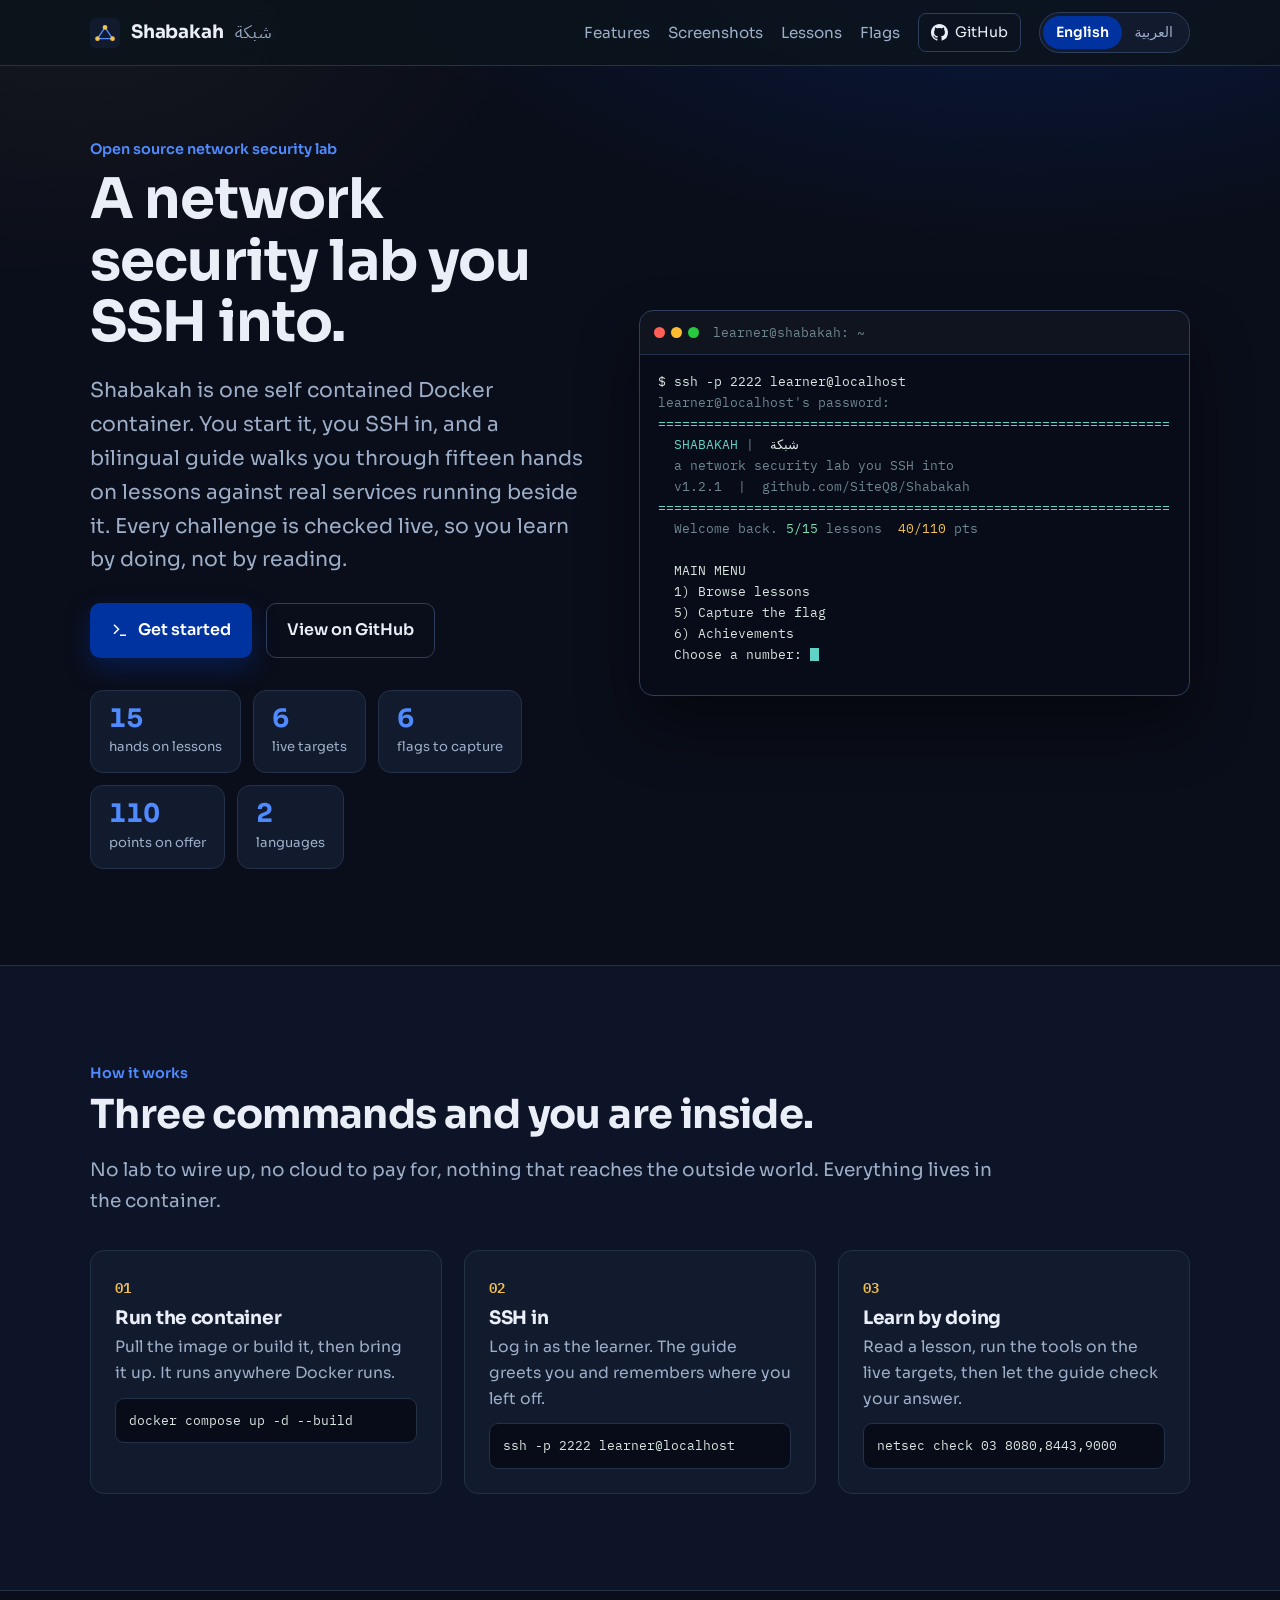
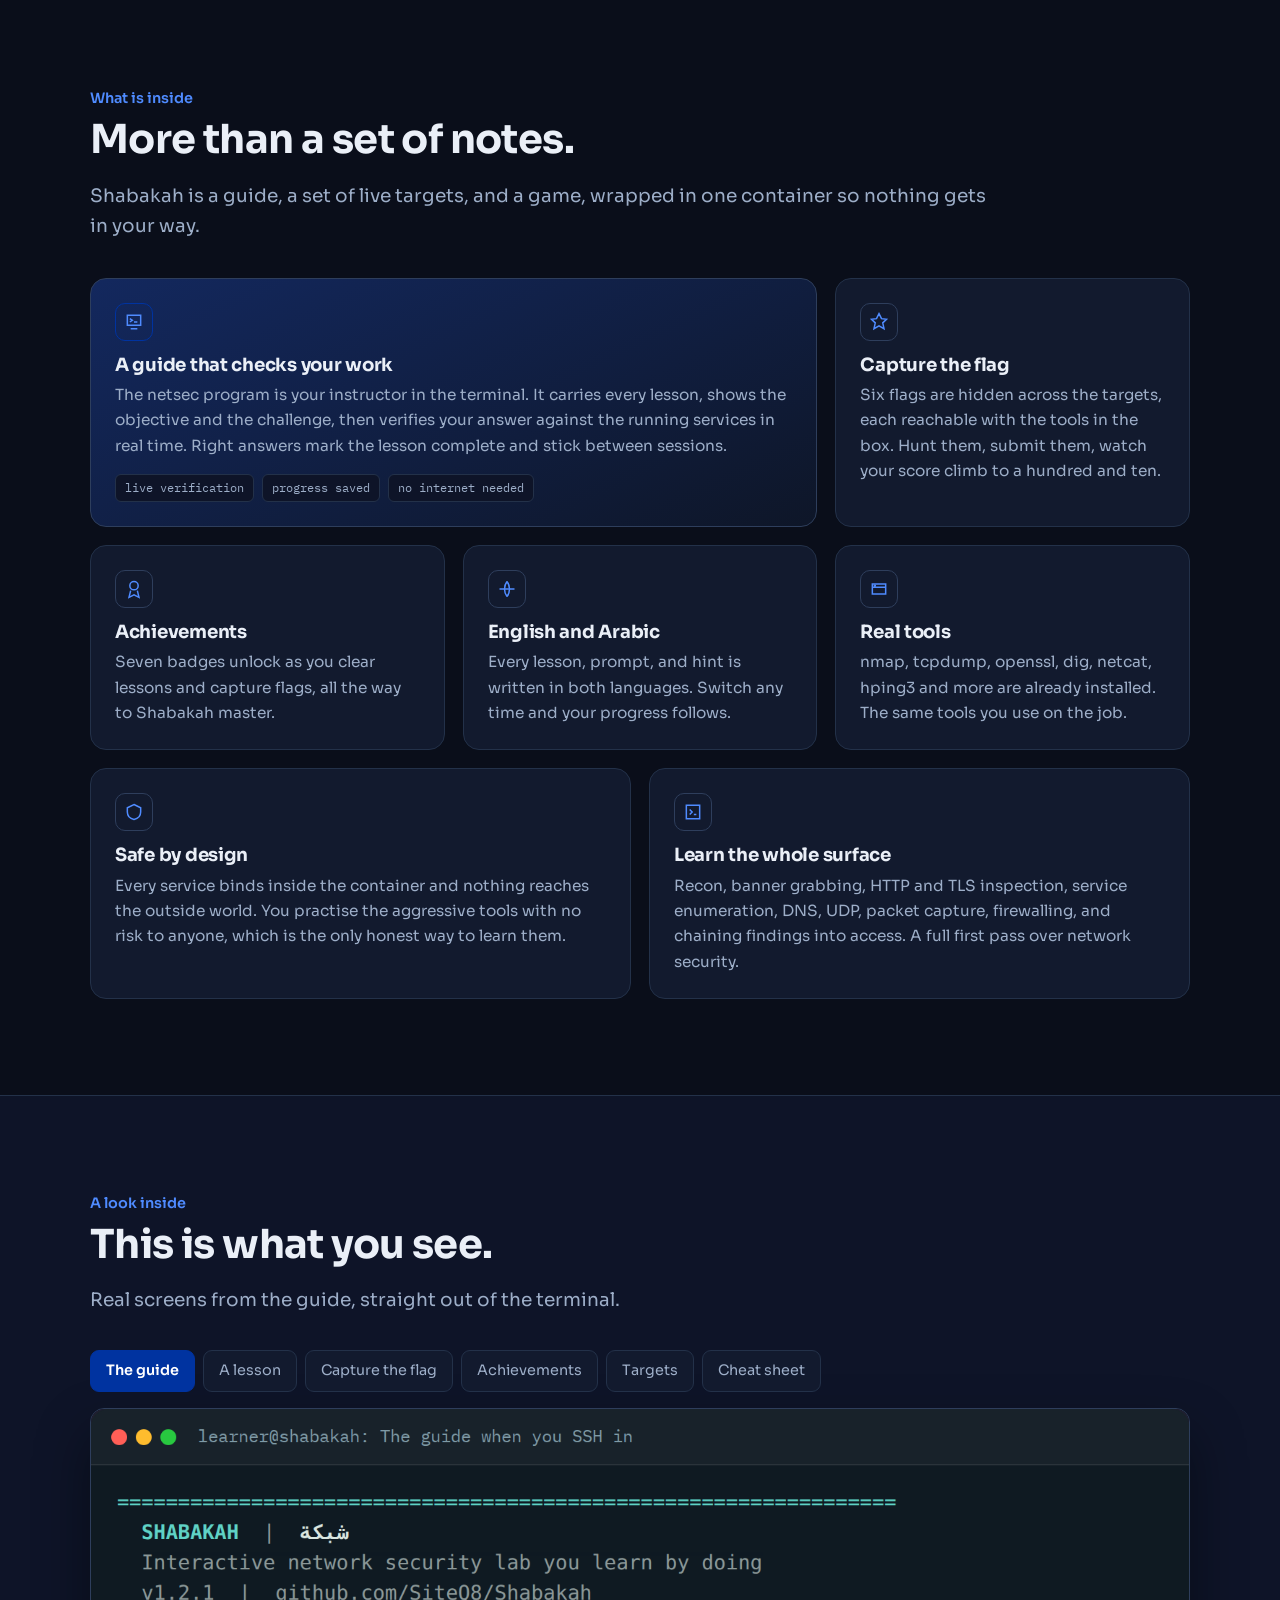
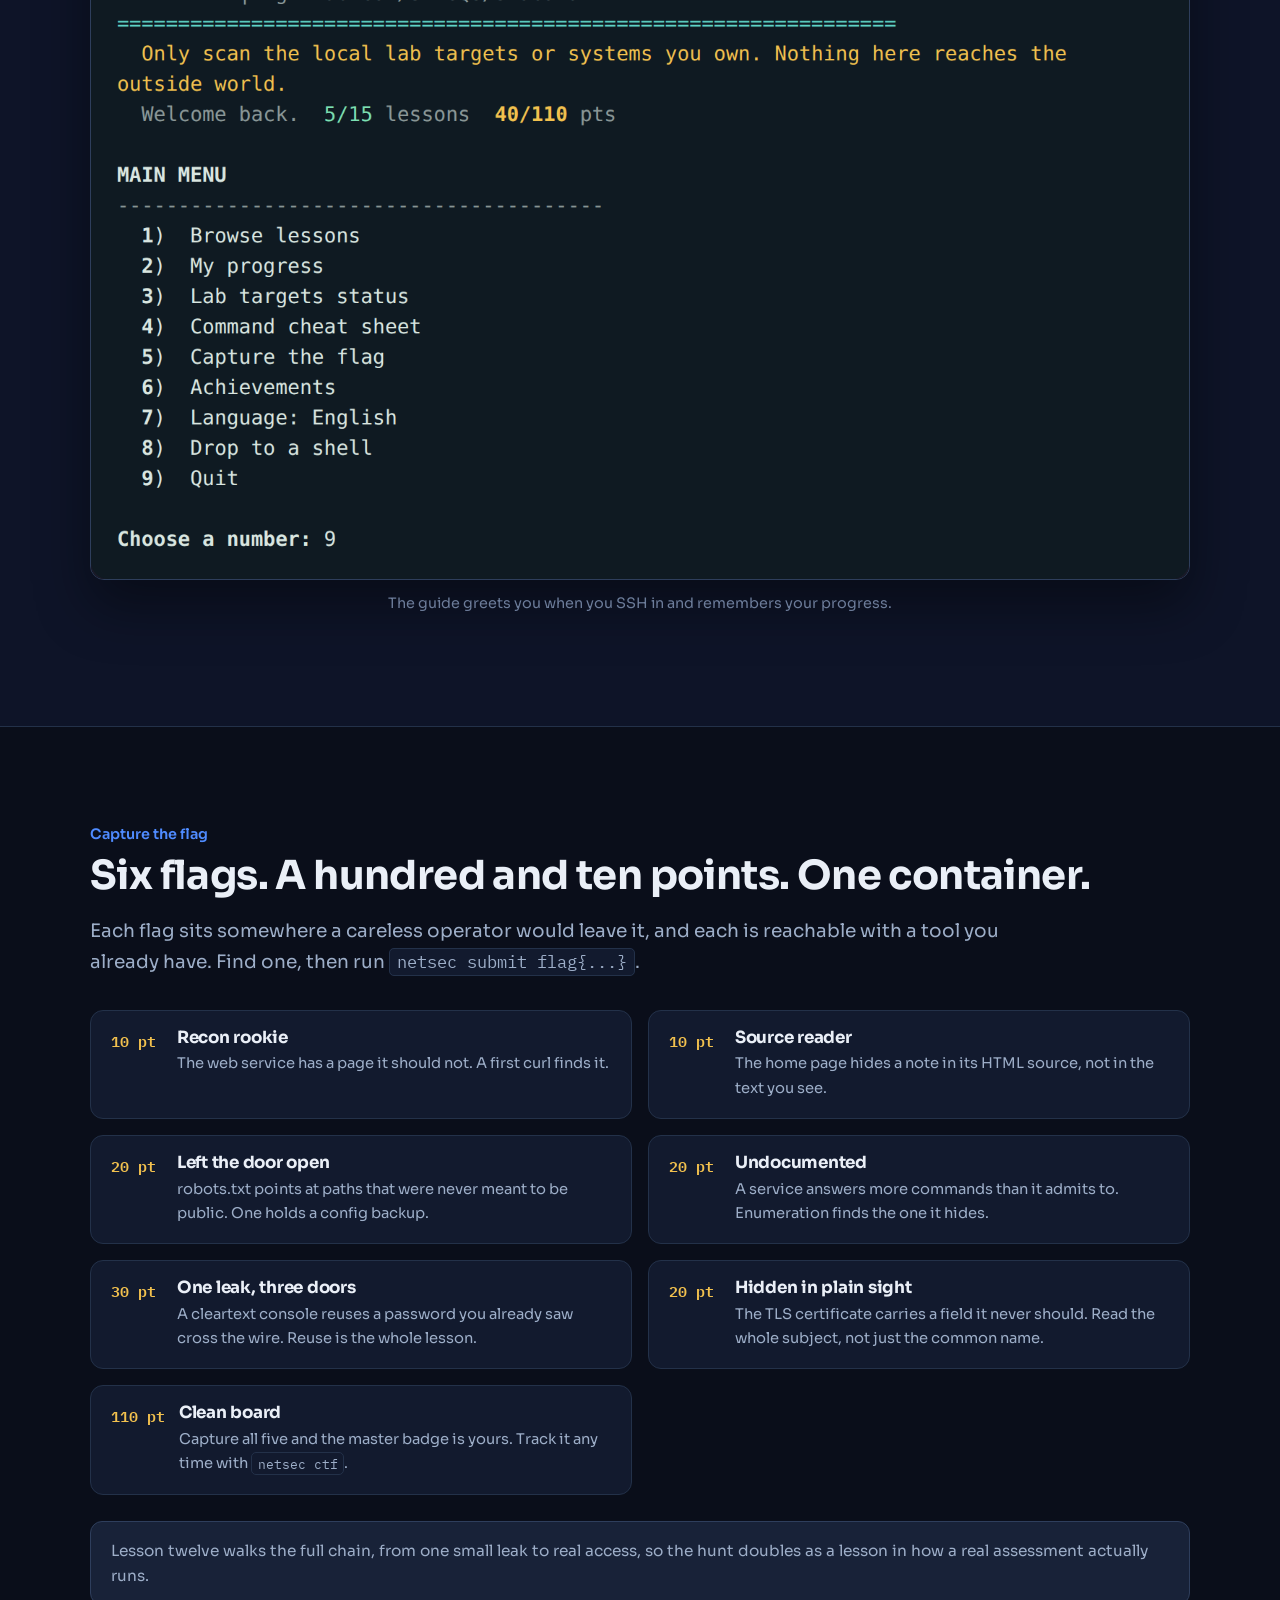
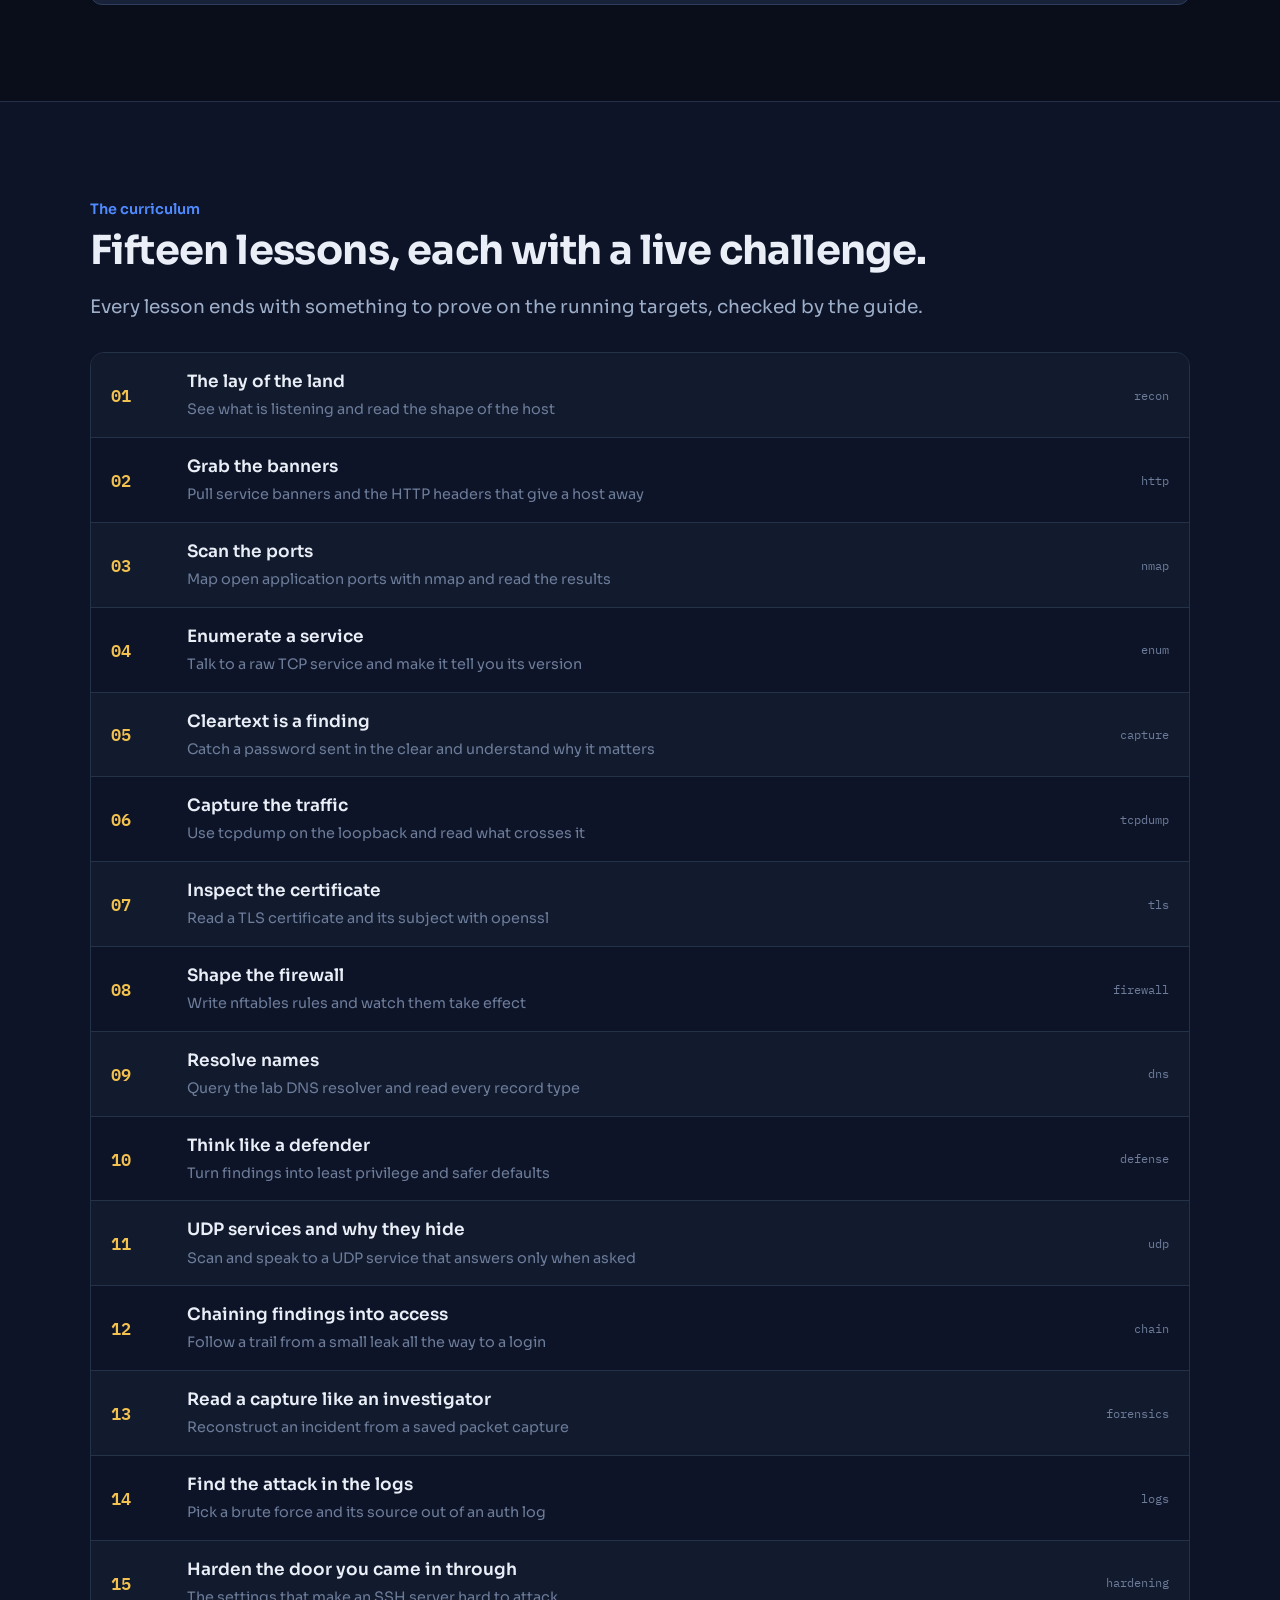
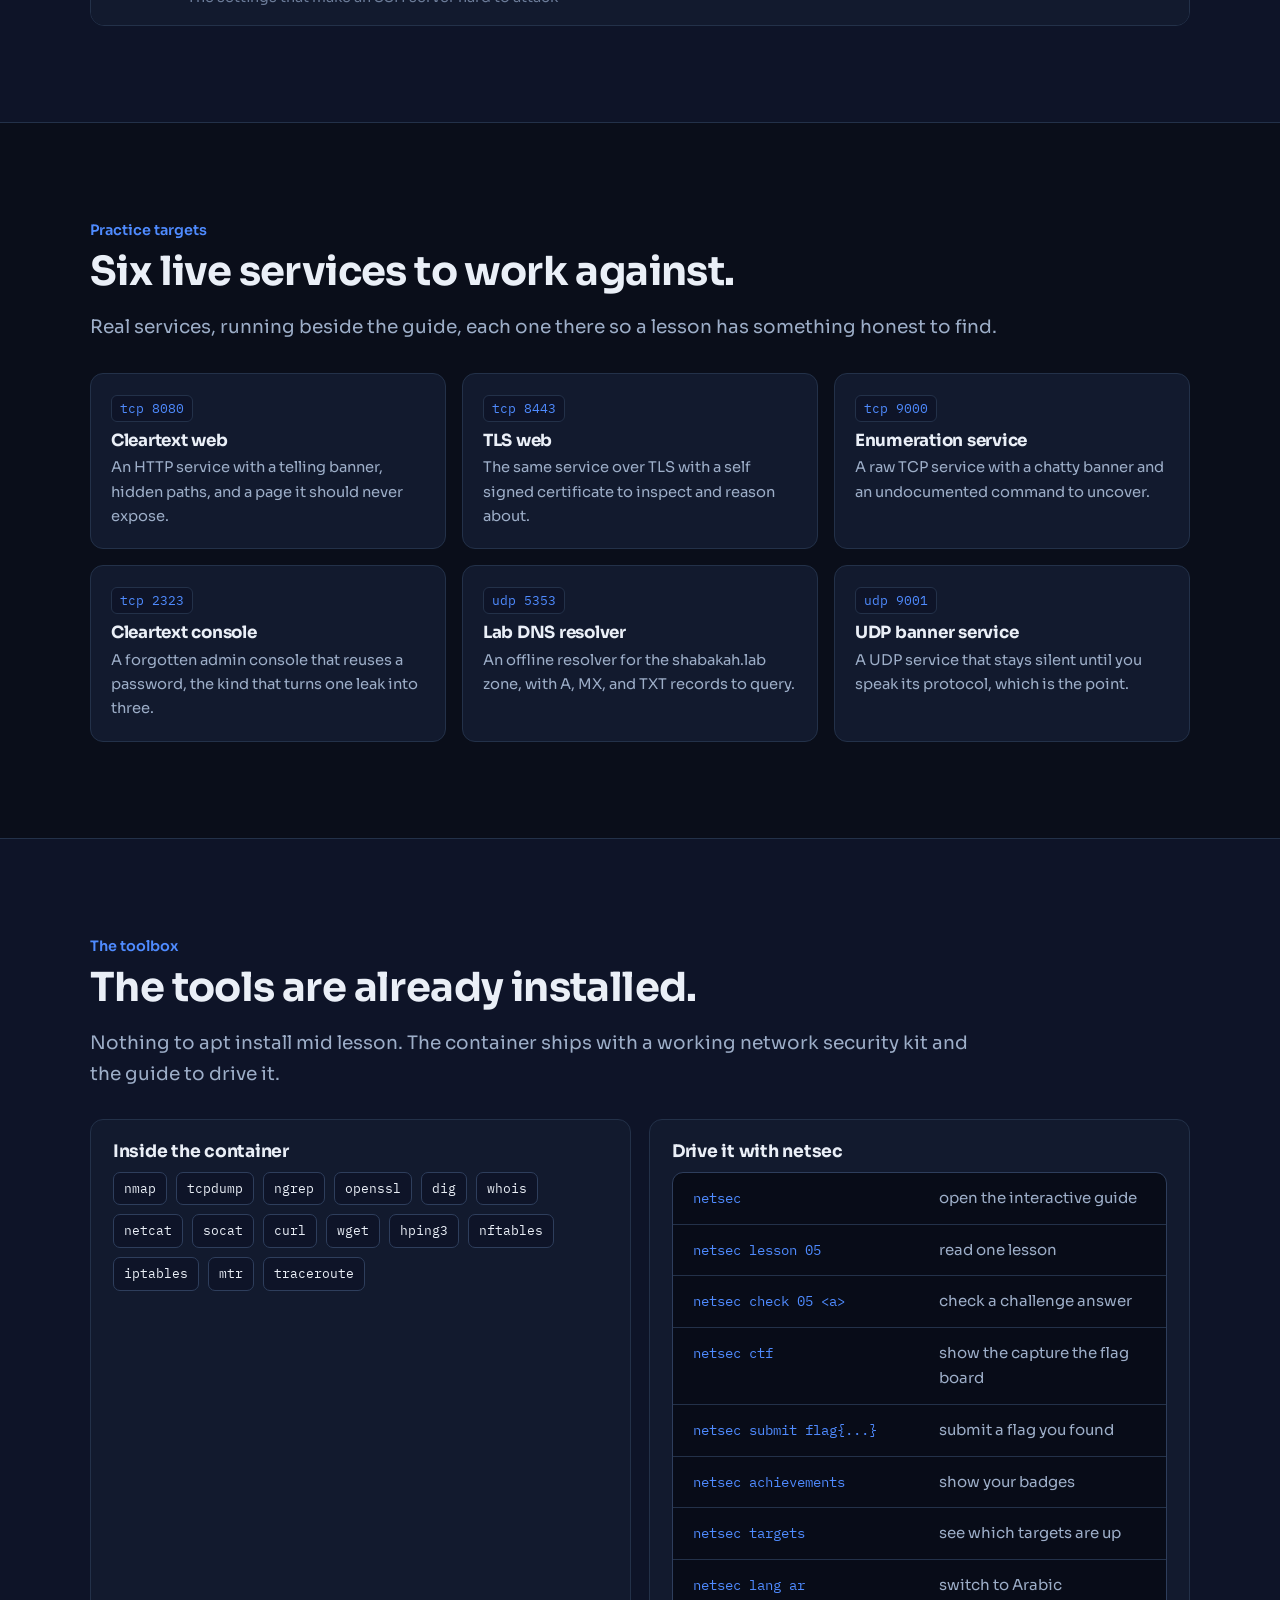
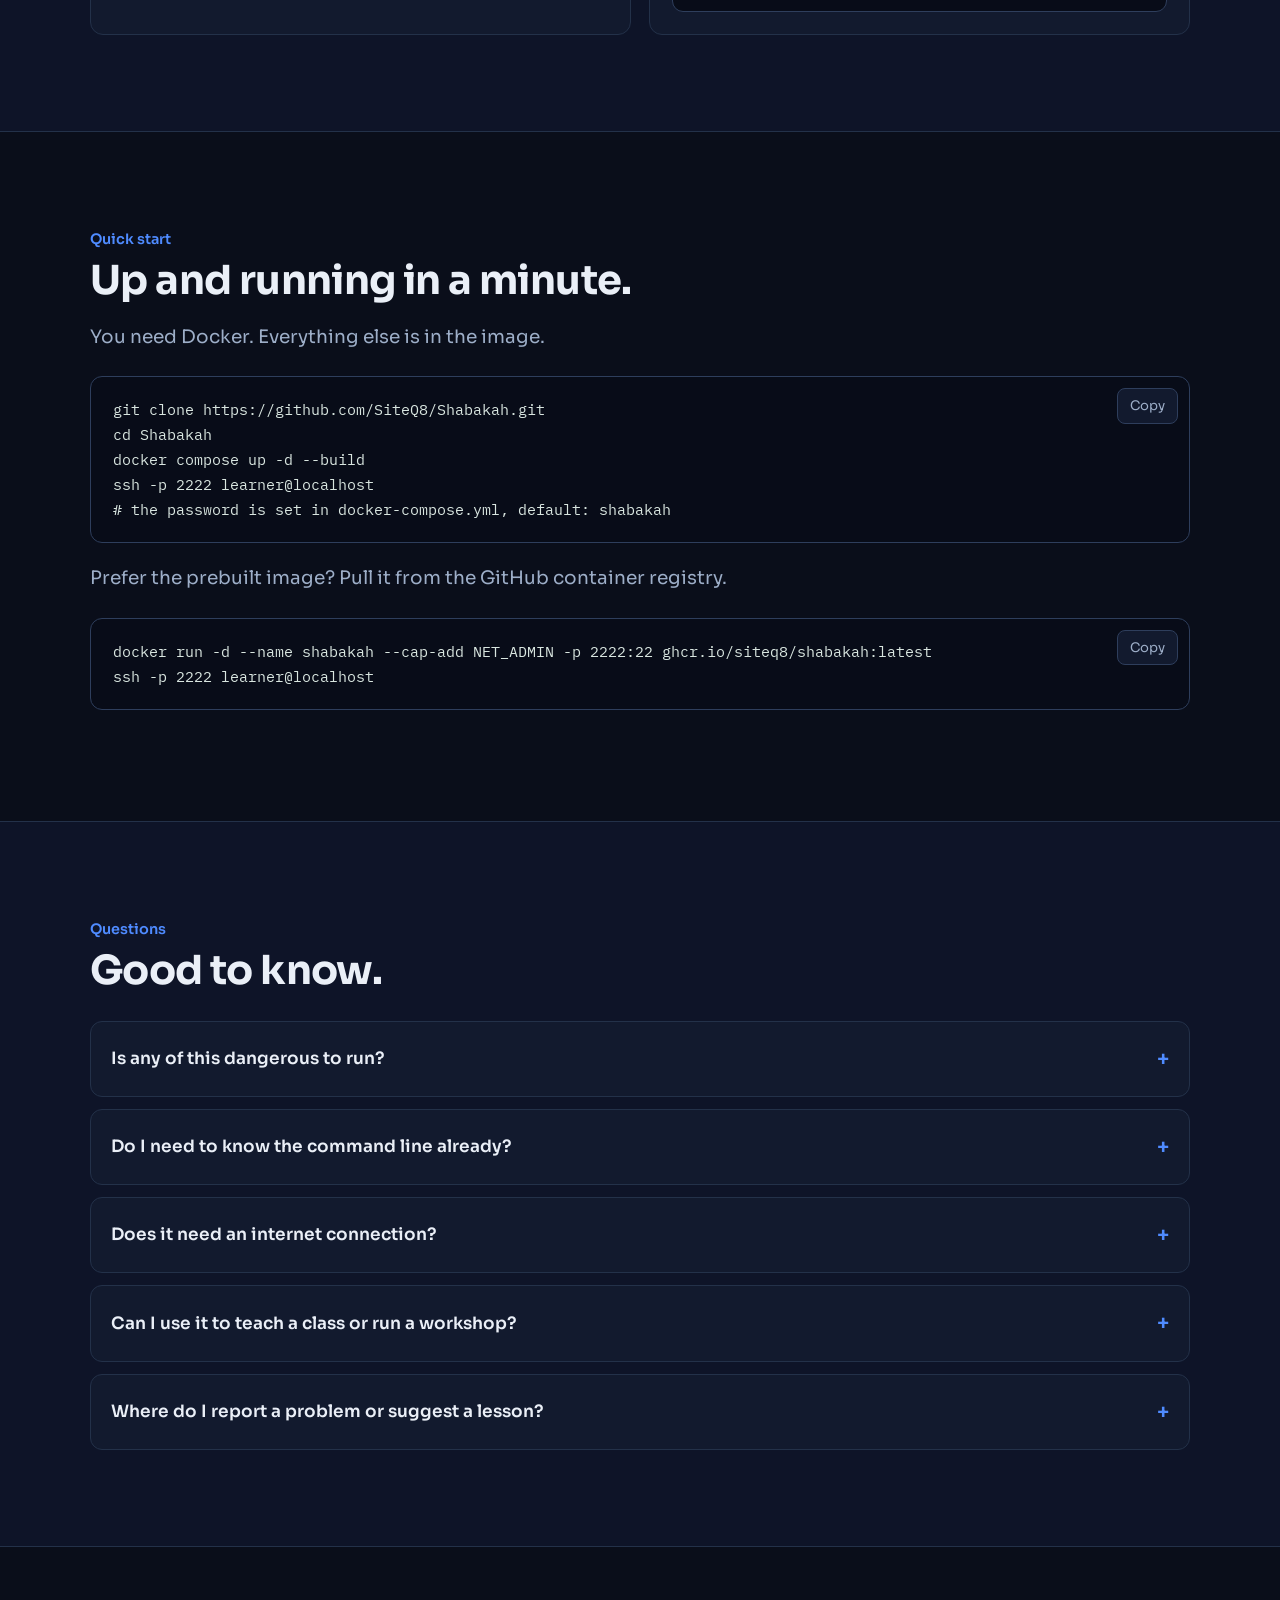
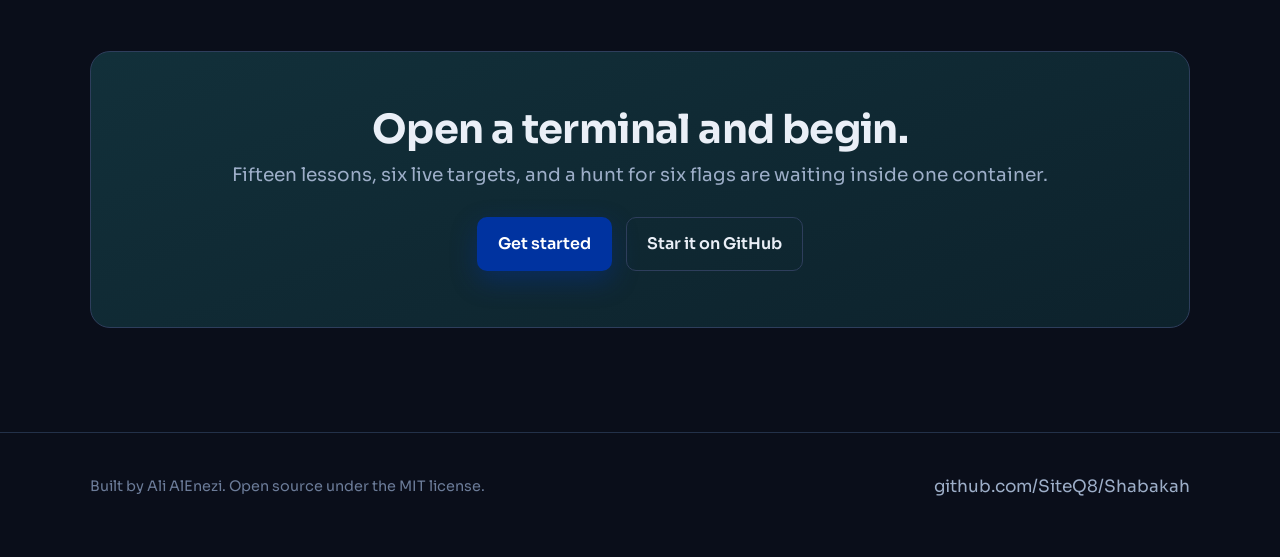
==== docs/index.html @ a13b3b26 "Rewrite the Arabic site end to end as native Arabic" ====
<!doctype html>
<html lang="en" dir="ltr">
<head>
<meta charset="utf-8">
<meta name="viewport" content="width=device-width, initial-scale=1">
<title>Shabakah (شبكة): a network security lab you SSH into</title>
<meta name="description" content="Shabakah is a self contained Docker container you SSH into to learn network security by doing. Fifteen hands on lessons, six live targets, a six flag capture the flag hunt, achievements, and a guide that checks your answers. English and Arabic.">
<meta name="theme-color" content="#0B141B">
<meta property="og:type" content="website">
<meta property="og:title" content="Shabakah (شبكة): a network security lab you SSH into">
<meta property="og:description" content="Fifteen lessons, six live targets, a capture the flag hunt, and a guide that checks your work. English and Arabic.">
<meta property="og:url" content="https://shabakah.3li.info/">
<link rel="canonical" href="https://shabakah.3li.info/">
<link rel="icon" href="data:image/svg+xml,%3Csvg xmlns='http://www.w3.org/2000/svg' viewBox='0 0 64 64'%3E%3Crect width='64' height='64' rx='12' fill='%230A0E1A'/%3E%3Cpath d='M16 44 L32 20 L48 44 M16 44 L48 44' stroke='%234F8BFF' stroke-width='3' fill='none' stroke-linejoin='round'/%3E%3Ccircle cx='16' cy='44' r='5' fill='%23F2C14E'/%3E%3Ccircle cx='32' cy='20' r='5' fill='%23F2C14E'/%3E%3Ccircle cx='48' cy='44' r='5' fill='%23F2C14E'/%3E%3C/svg%3E">
<link rel="preconnect" href="https://fonts.googleapis.com">
<link rel="preconnect" href="https://fonts.gstatic.com" crossorigin>
<link href="https://fonts.googleapis.com/css2?family=IBM+Plex+Mono:wght@400;500;600&family=IBM+Plex+Sans+Arabic:wght@400;500;600;700&family=Sora:wght@400;500;600;700&display=swap" rel="stylesheet">
<style>
:root{
  --bg:#0A0E1A; --bg-2:#0E1428; --panel:#121A2E; --panel-2:#182238;
  --ink:#EAEFF7; --ink-2:#9DAEC8; --ink-3:#6C7C99;
  --rule:#233149; --rule-2:#2E3E5C;
  --brand:#0033a0; --wire:#4F8BFF; --wire-2:#0033a0; --signal:#F2C14E; --coral:#FF8A6B; --violet:#B79CEB;
  --term-bg:#080C18; --term-fg:#D9E6E0; --term-dim:#6E8791;
  --sans:'Sora',system-ui,'Segoe UI',Roboto,sans-serif;
  --sans-ar:'IBM Plex Sans Arabic','Sora',system-ui,Tahoma,sans-serif;
  --mono:'IBM Plex Mono',ui-monospace,Menlo,Consolas,monospace;
  --maxw:1180px;
}
*{box-sizing:border-box}
html{scroll-behavior:smooth}
@media (prefers-reduced-motion:reduce){html{scroll-behavior:auto}}
body{margin:0;background:var(--bg);color:var(--ink);font-family:var(--sans);font-size:17px;line-height:1.65;-webkit-font-smoothing:antialiased;
  background-image:radial-gradient(1100px 560px at 80% -10%,rgba(0,51,160,.30),transparent 60%),radial-gradient(820px 480px at 6% 2%,rgba(242,193,78,.05),transparent 55%);background-attachment:fixed}
main[lang="ar"]{font-family:var(--sans-ar);line-height:1.95}
a{color:var(--wire);text-underline-offset:3px;text-decoration:none}
a:hover{color:var(--ink)}
:focus-visible{outline:3px solid var(--signal);outline-offset:3px;border-radius:4px}
code,pre,kbd{font-family:var(--mono);direction:ltr;unicode-bidi:isolate}
code{font-size:.9em;background:var(--panel);padding:.12em .42em;border-radius:5px;border:1px solid var(--rule)}
pre code{background:none;border:0;padding:0;font-size:1em}
img{max-width:100%;display:block}
.wrap{max-width:var(--maxw);margin:0 auto;padding:0 clamp(18px,4vw,40px)}
.eyebrow{color:var(--wire);font-size:.9rem;font-weight:600;margin:0 0 .5em}
section{padding:clamp(52px,8vw,96px) 0}
h1,h2,h3{letter-spacing:-.015em;line-height:1.1}
h2{font-size:clamp(1.7rem,3.6vw,2.5rem);margin:0 0 .3em}
.lead{color:var(--ink-2);font-size:clamp(1.02rem,1.5vw,1.16rem);max-width:65ch}
main[lang="ar"] .lead{max-width:60ch}

header{position:sticky;top:0;z-index:50;background:rgba(11,20,27,.82);backdrop-filter:blur(12px);border-bottom:1px solid var(--rule)}
.bar{display:flex;align-items:center;justify-content:space-between;gap:16px;flex-wrap:wrap;padding:12px 0}
.brand{display:flex;align-items:center;gap:11px;color:var(--ink)}
.brand svg{width:30px;height:30px;flex:none}
.brand b{font-weight:700;font-size:1.16rem;letter-spacing:-.01em}
.brand span{font-family:var(--sans-ar);color:var(--ink-2);font-size:1.1rem}
nav{display:flex;align-items:center;gap:18px;flex-wrap:wrap}
nav a.navlink{color:var(--ink-2);font-size:.95rem}
nav a.navlink:hover{color:var(--ink)}
.ghlink{display:inline-flex;align-items:center;gap:7px;border:1px solid var(--rule-2);border-radius:8px;padding:7px 12px;color:var(--ink);font-size:.9rem}
.ghlink:hover{border-color:var(--wire)}
.ghlink svg{width:17px;height:17px;fill:currentColor}
.lang{display:inline-flex;border:1px solid var(--rule-2);border-radius:999px;padding:3px;background:var(--panel)}
.lang button{appearance:none;border:0;background:transparent;color:var(--ink-2);font:inherit;font-size:.88rem;padding:5px 13px;border-radius:999px;cursor:pointer}
.lang button[aria-pressed="true"]{background:var(--brand);color:#fff;font-weight:600}

.hero{padding-top:clamp(40px,6vw,72px)}
.hero-grid{display:grid;grid-template-columns:1.04fr 1.15fr;gap:clamp(28px,4vw,56px);align-items:center}
.hero-grid>*{min-width:0}
h1{font-size:clamp(2.1rem,5.2vw,3.5rem);font-weight:700;margin:.1em 0 .35em}
.hero p.lead{font-size:clamp(1.05rem,1.7vw,1.28rem)}
.cta{display:flex;gap:14px;flex-wrap:wrap;margin-top:26px}
.btn{display:inline-flex;align-items:center;gap:9px;border-radius:10px;padding:13px 20px;font-weight:600;font-size:1rem;cursor:pointer;border:1px solid transparent}
.btn-primary{background:var(--brand);color:#fff;box-shadow:0 10px 26px rgba(0,51,160,.38)}
.btn-primary:hover{background:#0a44c8;color:#fff}
.btn-ghost{background:transparent;border-color:var(--rule-2);color:var(--ink)}
.btn-ghost:hover{border-color:var(--wire)}
.btn svg{width:18px;height:18px}
.facts{display:flex;gap:12px;flex-wrap:wrap;margin-top:32px}
.fact{background:var(--panel);border:1px solid var(--rule);border-radius:13px;padding:14px 18px;min-width:88px}
.fact b{display:block;font-size:1.6rem;font-weight:700;color:var(--wire);line-height:1.05;font-variant-numeric:tabular-nums}
.fact span{display:block;margin-top:5px;color:var(--ink-2);font-size:.82rem}

.term{background:var(--term-bg);border:1px solid var(--rule-2);border-radius:14px;overflow:hidden;box-shadow:0 30px 60px rgba(0,0,0,.45);font-family:var(--mono)}
.term .tbar{display:flex;align-items:center;gap:8px;padding:11px 14px;background:rgba(255,255,255,.03);border-bottom:1px solid var(--rule)}
.term .dots{display:flex;gap:6px}
.term .dots i{width:11px;height:11px;border-radius:50%;display:block}
.d1{background:#ff5f57}.d2{background:#febc2e}.d3{background:#28c840}
.term .ttl{color:var(--term-dim);font-size:.8rem;margin-inline-start:6px}
.term .body{padding:16px 18px;font-size:.82rem;line-height:1.6;color:var(--term-fg);white-space:pre-wrap;min-height:340px;direction:ltr;text-align:left}
.term .body .p{color:#5FD3C6}.term .body .u{color:var(--signal)}.term .body .g{color:#7ce0b3}.term .body .d{color:var(--term-dim)}.term .body .c{color:#5FD3C6}
.cursor{display:inline-block;width:9px;height:1.05em;background:#5FD3C6;vertical-align:-2px;animation:blink 1.1s steps(1) infinite}
@keyframes blink{50%{opacity:0}}
@media (prefers-reduced-motion:reduce){.cursor{animation:none}}

.band{background:var(--bg-2);border-block:1px solid var(--rule)}
.steps{display:grid;grid-template-columns:repeat(3,1fr);gap:22px;margin-top:34px}
.steps>*{min-width:0}
.step{background:var(--panel);border:1px solid var(--rule);border-radius:14px;padding:24px}
.step .n{font-family:var(--mono);color:var(--signal);font-size:.9rem;font-weight:600}
.step h3{font-size:1.16rem;margin:.5em 0 .35em}
.step p{color:var(--ink-2);font-size:.98rem;margin:0}
.step pre{margin:.8em 0 0;background:var(--term-bg);border:1px solid var(--rule);border-radius:9px;padding:11px 13px;font-size:.82rem;overflow:auto;color:var(--term-fg)}

.bento{display:grid;grid-template-columns:repeat(6,1fr);gap:18px;margin-top:36px}
.bento>*{min-width:0}
.card{background:var(--panel);border:1px solid var(--rule);border-radius:16px;padding:24px;position:relative;overflow:hidden}
.card.k-wide{grid-column:span 4}.card.k-nar{grid-column:span 2}.card.k-half{grid-column:span 3}.card.k-third{grid-column:span 2}
.card .ic{width:38px;height:38px;border-radius:10px;display:grid;place-items:center;margin-bottom:14px;border:1px solid var(--rule-2)}
.card .ic svg{width:20px;height:20px;stroke:var(--wire);fill:none;stroke-width:1.8}
.card h3{font-size:1.14rem;margin:0 0 .4em}
.card p{color:var(--ink-2);font-size:.96rem;margin:0}
.card.feature-lead{background:linear-gradient(155deg,#13285e,#0e1628);border-color:var(--rule-2)}
.card.feature-lead .ic{border-color:var(--wire-2)}
.tagrow{display:flex;gap:8px;flex-wrap:wrap;margin-top:16px}
.tag{font-family:var(--mono);font-size:.75rem;color:var(--ink-2);background:var(--bg-2);border:1px solid var(--rule);border-radius:6px;padding:3px 9px}

.shots{margin-top:34px}
.shot-tabs{display:flex;gap:8px;flex-wrap:wrap;margin-bottom:16px}
.shot-tabs button{appearance:none;font:inherit;font-size:.9rem;cursor:pointer;color:var(--ink-2);background:var(--panel);border:1px solid var(--rule);border-radius:9px;padding:8px 15px}
.shot-tabs button[aria-selected="true"]{color:#fff;background:var(--brand);border-color:var(--brand);font-weight:600}
.shot-stage{border:1px solid var(--rule-2);border-radius:14px;overflow:hidden;background:var(--term-bg);box-shadow:0 26px 54px rgba(0,0,0,.4)}
.shot-stage img{width:100%;height:auto}
.shot-cap{color:var(--ink-3);font-size:.9rem;margin-top:12px;text-align:center}

.flaglist{display:grid;grid-template-columns:repeat(2,1fr);gap:16px;margin-top:32px}
.flaglist>*{min-width:0}
.flag{display:flex;align-items:flex-start;gap:14px;background:var(--panel);border:1px solid var(--rule);border-radius:13px;padding:18px 20px}
.flag .pts{font-family:var(--mono);font-weight:600;color:var(--signal);font-size:.95rem;flex:none;min-width:52px}
.flag h3{font-size:1.05rem;margin:0 0 .25em}
.flag p{color:var(--ink-2);font-size:.92rem;margin:0}
.ctf-note{margin-top:26px;background:var(--panel-2);border:1px solid var(--rule-2);border-radius:12px;padding:16px 20px;color:var(--ink-2);font-size:.96rem}
.ctf-note code{background:var(--term-bg)}

.lessons{margin-top:30px;border:1px solid var(--rule);border-radius:14px;overflow:hidden}
.lrow{display:grid;grid-template-columns:60px 1fr auto;gap:16px;align-items:center;padding:15px 20px;border-top:1px solid var(--rule)}
.lrow:first-child{border-top:0}
.lrow:nth-child(odd){background:var(--panel)}
.lrow .lid{font-family:var(--mono);color:var(--signal);font-weight:600}
.lrow .lt{font-weight:600;color:var(--ink)}
.lrow .ld{color:var(--ink-3);font-size:.9rem;display:block;font-weight:400;margin-top:2px}
.lrow .lmeta{font-family:var(--mono);font-size:.78rem;color:var(--ink-3);white-space:nowrap}
main[lang="ar"] .lrow{grid-template-columns:auto 1fr 60px}

.tgrid{display:grid;grid-template-columns:repeat(3,1fr);gap:16px;margin-top:30px}
.tgrid>*{min-width:0}
.target{background:var(--panel);border:1px solid var(--rule);border-radius:13px;padding:20px}
.target .port{font-family:var(--mono);font-size:.8rem;color:var(--wire);background:var(--bg-2);border:1px solid var(--rule);border-radius:6px;padding:2px 8px;display:inline-block;margin-bottom:10px}
.target h3{font-size:1.05rem;margin:0 0 .3em}
.target p{color:var(--ink-2);font-size:.92rem;margin:0}

.toolwrap{display:grid;grid-template-columns:1fr 1fr;gap:18px;margin-top:30px}
.toolwrap>*{min-width:0}
.toolcol{background:var(--panel);border:1px solid var(--rule);border-radius:13px;padding:22px}
.toolcol h3{margin:0 0 .6em;font-size:1.08rem}
.chips{display:flex;gap:9px;flex-wrap:wrap}
.chip{font-family:var(--mono);font-size:.82rem;color:var(--ink);background:var(--bg-2);border:1px solid var(--rule-2);border-radius:7px;padding:5px 10px}

.cmds{margin-top:30px;background:var(--term-bg);border:1px solid var(--rule-2);border-radius:14px;overflow:hidden}
.cmd{display:grid;grid-template-columns:230px 1fr;gap:16px;padding:13px 20px;border-top:1px solid var(--rule);align-items:baseline}
.cmd:first-child{border-top:0}
.cmd code{background:none;border:0;color:var(--wire);font-size:.9rem;padding:0}
.cmd span{color:var(--ink-2);font-size:.94rem}
main[lang="ar"] .cmd{grid-template-columns:1fr 230px}
main[lang="ar"] .cmd span{text-align:right}

.copywrap{position:relative;margin-top:24px}
.copywrap pre{background:var(--term-bg);border:1px solid var(--rule-2);border-radius:12px;padding:20px 22px;overflow:auto;color:var(--term-fg);font-size:.92rem;line-height:1.7}
.copybtn{position:absolute;top:12px;inset-inline-end:12px;appearance:none;border:1px solid var(--rule-2);background:var(--panel);color:var(--ink-2);font:inherit;font-size:.82rem;border-radius:8px;padding:6px 12px;cursor:pointer}
.copybtn:hover{border-color:var(--wire);color:var(--ink)}

.faq{margin-top:28px;display:grid;gap:12px}
details{background:var(--panel);border:1px solid var(--rule);border-radius:12px;padding:4px 20px}
details[open]{border-color:var(--rule-2)}
summary{cursor:pointer;padding:16px 0;font-weight:600;list-style:none;display:flex;justify-content:space-between;align-items:center;gap:12px}
summary::-webkit-details-marker{display:none}
summary::after{content:"+";color:var(--wire);font-size:1.3rem;font-weight:600}
details[open] summary::after{content:"\2212"}
details p{margin:0 0 18px;color:var(--ink-2)}

.closer{background:linear-gradient(160deg,#12303a,#0d222c);border:1px solid var(--rule-2);border-radius:20px;padding:clamp(30px,5vw,56px);text-align:center;margin:8px 0}
.closer h2{margin-bottom:.2em}
.closer .lead{margin:0 auto}

footer{border-top:1px solid var(--rule);padding:40px 0 56px;color:var(--ink-3)}
.foot{display:flex;justify-content:space-between;gap:20px;flex-wrap:wrap;align-items:center}
.foot a{color:var(--ink-2)}
.foot .made{font-size:.9rem}

@media (max-width:900px){
  .hero-grid{grid-template-columns:1fr}
  .steps{grid-template-columns:1fr}
  .bento{grid-template-columns:repeat(2,1fr)}
  .card.k-wide,.card.k-nar,.card.k-half,.card.k-third{grid-column:span 2}
  .flaglist,.tgrid,.toolwrap{grid-template-columns:1fr}
  .cmd{grid-template-columns:1fr}
  main[lang="ar"] .cmd{grid-template-columns:1fr}
  .term .body{font-size:.72rem;min-height:0}
}
@media (max-width:560px){
  .bento{grid-template-columns:1fr}
  .card.k-wide,.card.k-nar,.card.k-half,.card.k-third{grid-column:span 1}
  .facts{display:grid;grid-template-columns:repeat(2,1fr);gap:12px}
  .fact{min-width:0}
  .fact:first-child{grid-column:1 / -1;background:linear-gradient(120deg,#13285e,#0e1628);border-color:var(--rule-2)}
  .fact:first-child b{font-size:2.2rem}
  nav .navlink{display:none}
}

</style>
</head>
<body>

<header>
  <div class="wrap"><div class="bar">
    <a class="brand" href="#" aria-label="Shabakah home">
      <svg viewBox="0 0 64 64" aria-hidden="true"><rect width="64" height="64" rx="12" fill="#121A2E"/><path d="M16 44 L32 20 L48 44 M16 44 L48 44" stroke="#4F8BFF" stroke-width="3" fill="none" stroke-linejoin="round"/><circle cx="16" cy="44" r="5" fill="#F2C14E"/><circle cx="32" cy="20" r="5" fill="#F2C14E"/><circle cx="48" cy="44" r="5" fill="#F2C14E"/></svg>
      <b>Shabakah</b><span>شبكة</span>
    </a>
    <nav>
      <a class="navlink" href="#features" data-nav="features" data-en="Features" data-ar="المزايا">Features</a>
      <a class="navlink" href="#screens" data-nav="screens" data-en="Screenshots" data-ar="لقطات الشاشة">Screenshots</a>
      <a class="navlink" href="#lessons" data-nav="lessons" data-en="Lessons" data-ar="الدروس">Lessons</a>
      <a class="navlink" href="#ctf" data-nav="ctf" data-en="Flags" data-ar="الأعلام">Flags</a>
      <a class="ghlink" href="https://github.com/SiteQ8/Shabakah"><svg viewBox="0 0 16 16" aria-hidden="true"><path d="M8 0C3.58 0 0 3.58 0 8c0 3.54 2.29 6.53 5.47 7.59.4.07.55-.17.55-.38 0-.19-.01-.82-.01-1.49-2.01.37-2.53-.49-2.69-.94-.09-.23-.48-.94-.82-1.13-.28-.15-.68-.52-.01-.53.63-.01 1.08.58 1.23.82.72 1.21 1.87.87 2.33.66.07-.52.28-.87.51-1.07-1.78-.2-3.64-.89-3.64-3.95 0-.87.31-1.59.82-2.15-.08-.2-.36-1.02.08-2.12 0 0 .67-.21 2.2.82.64-.18 1.32-.27 2-.27.68 0 1.36.09 2 .27 1.53-1.04 2.2-.82 2.2-.82.44 1.1.16 1.92.08 2.12.51.56.82 1.27.82 2.15 0 3.07-1.87 3.75-3.65 3.95.29.25.54.73.54 1.48 0 1.07-.01 1.93-.01 2.2 0 .21.15.46.55.38A8.01 8.01 0 0016 8c0-4.42-3.58-8-8-8z"/></svg>GitHub</a>
      <div class="lang" role="group" aria-label="Language">
        <button type="button" data-lang="en" aria-pressed="true">English</button>
        <button type="button" data-lang="ar" aria-pressed="false">العربية</button>
      </div>
    </nav>
  </div></div>
</header>

<main lang="en" dir="ltr">

<!-- HERO -->
<section class="hero"><div class="wrap"><div class="hero-grid">
  <div>
    <p class="eyebrow">Open source network security lab</p>
    <h1>A network security lab you SSH into.</h1>
    <p class="lead">Shabakah is one self contained Docker container. You start it, you SSH in, and a bilingual guide walks you through fifteen hands on lessons against real services running beside it. Every challenge is checked live, so you learn by doing, not by reading.</p>
    <div class="cta">
      <a class="btn btn-primary" href="#start">
        <svg viewBox="0 0 24 24" fill="none" stroke="currentColor" stroke-width="2"><path d="M4 17l6-6-6-6"/><path d="M12 19h8"/></svg>
        Get started
      </a>
      <a class="btn btn-ghost" href="https://github.com/SiteQ8/Shabakah">View on GitHub</a>
    </div>
    <div class="facts">
      <div class="fact"><b>15</b><span>hands on lessons</span></div>
      <div class="fact"><b>6</b><span>live targets</span></div>
      <div class="fact"><b>6</b><span>flags to capture</span></div>
      <div class="fact"><b>110</b><span>points on offer</span></div>
      <div class="fact"><b>2</b><span>languages</span></div>
    </div>
  </div>
  <div class="term" aria-hidden="true">
    <div class="tbar"><span class="dots"><i class="d1"></i><i class="d2"></i><i class="d3"></i></span><span class="ttl">learner@shabakah: ~</span></div>
    <div class="body" id="hero-term"></div>
  </div>
</div></div></section>

<!-- HOW -->
<section class="band"><div class="wrap">
  <p class="eyebrow">How it works</p>
  <h2>Three commands and you are inside.</h2>
  <p class="lead">No lab to wire up, no cloud to pay for, nothing that reaches the outside world. Everything lives in the container.</p>
  <div class="steps">
    <div class="step"><div class="n">01</div><h3>Run the container</h3><p>Pull the image or build it, then bring it up. It runs anywhere Docker runs.</p><pre>docker compose up -d --build</pre></div>
    <div class="step"><div class="n">02</div><h3>SSH in</h3><p>Log in as the learner. The guide greets you and remembers where you left off.</p><pre>ssh -p 2222 learner@localhost</pre></div>
    <div class="step"><div class="n">03</div><h3>Learn by doing</h3><p>Read a lesson, run the tools on the live targets, then let the guide check your answer.</p><pre>netsec check 03 8080,8443,9000</pre></div>
  </div>
</div></section>

<!-- FEATURES -->
<section id="features"><div class="wrap">
  <p class="eyebrow">What is inside</p>
  <h2>More than a set of notes.</h2>
  <p class="lead">Shabakah is a guide, a set of live targets, and a game, wrapped in one container so nothing gets in your way.</p>
  <div class="bento">
    <div class="card k-wide feature-lead">
      <div class="ic"><svg viewBox="0 0 24 24"><path d="M4 4h16v12H4z"/><path d="M8 20h8"/><path d="M7 8l3 2-3 2"/><path d="M12 12h4"/></svg></div>
      <h3>A guide that checks your work</h3>
      <p>The netsec program is your instructor in the terminal. It carries every lesson, shows the objective and the challenge, then verifies your answer against the running services in real time. Right answers mark the lesson complete and stick between sessions.</p>
      <div class="tagrow"><span class="tag">live verification</span><span class="tag">progress saved</span><span class="tag">no internet needed</span></div>
    </div>
    <div class="card k-nar">
      <div class="ic"><svg viewBox="0 0 24 24"><path d="M12 2l3 6 6 .8-4.5 4.2L18 20l-6-3.4L6 20l1.5-7L3 8.8 9 8z"/></svg></div>
      <h3>Capture the flag</h3>
      <p>Six flags are hidden across the targets, each reachable with the tools in the box. Hunt them, submit them, watch your score climb to a hundred and ten.</p>
    </div>
    <div class="card k-third">
      <div class="ic"><svg viewBox="0 0 24 24"><circle cx="12" cy="8" r="5"/><path d="M8 14l-2 8 6-3 6 3-2-8"/></svg></div>
      <h3>Achievements</h3>
      <p>Seven badges unlock as you clear lessons and capture flags, all the way to Shabakah master.</p>
    </div>
    <div class="card k-third">
      <div class="ic"><svg viewBox="0 0 24 24"><path d="M3 12h18"/><path d="M12 3a15 15 0 010 18"/><path d="M12 3a15 15 0 000 18"/></svg></div>
      <h3>English and Arabic</h3>
      <p>Every lesson, prompt, and hint is written in both languages. Switch any time and your progress follows.</p>
    </div>
    <div class="card k-third">
      <div class="ic"><svg viewBox="0 0 24 24"><path d="M4 6h16v12H4z"/><path d="M4 10h16"/><circle cx="7" cy="8" r=".6" fill="currentColor"/></svg></div>
      <h3>Real tools</h3>
      <p>nmap, tcpdump, openssl, dig, netcat, hping3 and more are already installed. The same tools you use on the job.</p>
    </div>
    <div class="card k-half">
      <div class="ic"><svg viewBox="0 0 24 24"><path d="M12 3l8 4v5c0 5-3.5 8-8 9-4.5-1-8-4-8-9V7z"/></svg></div>
      <h3>Safe by design</h3>
      <p>Every service binds inside the container and nothing reaches the outside world. You practise the aggressive tools with no risk to anyone, which is the only honest way to learn them.</p>
    </div>
    <div class="card k-half">
      <div class="ic"><svg viewBox="0 0 24 24"><path d="M4 4h16v16H4z"/><path d="M8 9l3 3-3 3"/><path d="M13 15h3"/></svg></div>
      <h3>Learn the whole surface</h3>
      <p>Recon, banner grabbing, HTTP and TLS inspection, service enumeration, DNS, UDP, packet capture, firewalling, and chaining findings into access. A full first pass over network security.</p>
    </div>
  </div>
</div></section>

<!-- SCREENSHOTS -->
<section class="band" id="screens"><div class="wrap">
  <p class="eyebrow">A look inside</p>
  <h2>This is what you see.</h2>
  <p class="lead">Real screens from the guide, straight out of the terminal.</p>
  <div class="shots">
    <div class="shot-tabs" role="tablist">
      <button role="tab" aria-selected="true" data-shot="menu">The guide</button>
      <button role="tab" aria-selected="false" data-shot="lesson">A lesson</button>
      <button role="tab" aria-selected="false" data-shot="ctf">Capture the flag</button>
      <button role="tab" aria-selected="false" data-shot="achievements">Achievements</button>
      <button role="tab" aria-selected="false" data-shot="targets">Targets</button>
      <button role="tab" aria-selected="false" data-shot="cheat">Cheat sheet</button>
    </div>
    <div class="shot-stage"><img id="shot-img" src="screenshots/menu.png" alt="The Shabakah guide as seen after logging in"></div>
    <p class="shot-cap" id="shot-cap">The guide greets you when you SSH in and remembers your progress.</p>
  </div>
</div></section>

<!-- CTF -->
<section id="ctf"><div class="wrap">
  <p class="eyebrow">Capture the flag</p>
  <h2>Six flags. A hundred and ten points. One container.</h2>
  <p class="lead">Each flag sits somewhere a careless operator would leave it, and each is reachable with a tool you already have. Find one, then run <code>netsec submit flag{...}</code>.</p>
  <div class="flaglist">
    <div class="flag"><span class="pts">10 pt</span><div><h3>Recon rookie</h3><p>The web service has a page it should not. A first curl finds it.</p></div></div>
    <div class="flag"><span class="pts">10 pt</span><div><h3>Source reader</h3><p>The home page hides a note in its HTML source, not in the text you see.</p></div></div>
    <div class="flag"><span class="pts">20 pt</span><div><h3>Left the door open</h3><p>robots.txt points at paths that were never meant to be public. One holds a config backup.</p></div></div>
    <div class="flag"><span class="pts">20 pt</span><div><h3>Undocumented</h3><p>A service answers more commands than it admits to. Enumeration finds the one it hides.</p></div></div>
    <div class="flag"><span class="pts">30 pt</span><div><h3>One leak, three doors</h3><p>A cleartext console reuses a password you already saw cross the wire. Reuse is the whole lesson.</p></div></div>
    <div class="flag"><span class="pts">20 pt</span><div><h3>Hidden in plain sight</h3><p>The TLS certificate carries a field it never should. Read the whole subject, not just the common name.</p></div></div>
    <div class="flag"><span class="pts">110 pt</span><div><h3>Clean board</h3><p>Capture all five and the master badge is yours. Track it any time with <code>netsec ctf</code>.</p></div></div>
  </div>
  <div class="ctf-note">Lesson twelve walks the full chain, from one small leak to real access, so the hunt doubles as a lesson in how a real assessment actually runs.</div>
</div></section>

<!-- LESSONS -->
<section class="band" id="lessons"><div class="wrap">
  <p class="eyebrow">The curriculum</p>
  <h2>Fifteen lessons, each with a live challenge.</h2>
  <p class="lead">Every lesson ends with something to prove on the running targets, checked by the guide.</p>
  <div class="lessons">
    <div class="lrow"><span class="lid">01</span><span class="lt">The lay of the land<span class="ld">See what is listening and read the shape of the host</span></span><span class="lmeta">recon</span></div>
    <div class="lrow"><span class="lid">02</span><span class="lt">Grab the banners<span class="ld">Pull service banners and the HTTP headers that give a host away</span></span><span class="lmeta">http</span></div>
    <div class="lrow"><span class="lid">03</span><span class="lt">Scan the ports<span class="ld">Map open application ports with nmap and read the results</span></span><span class="lmeta">nmap</span></div>
    <div class="lrow"><span class="lid">04</span><span class="lt">Enumerate a service<span class="ld">Talk to a raw TCP service and make it tell you its version</span></span><span class="lmeta">enum</span></div>
    <div class="lrow"><span class="lid">05</span><span class="lt">Cleartext is a finding<span class="ld">Catch a password sent in the clear and understand why it matters</span></span><span class="lmeta">capture</span></div>
    <div class="lrow"><span class="lid">06</span><span class="lt">Capture the traffic<span class="ld">Use tcpdump on the loopback and read what crosses it</span></span><span class="lmeta">tcpdump</span></div>
    <div class="lrow"><span class="lid">07</span><span class="lt">Inspect the certificate<span class="ld">Read a TLS certificate and its subject with openssl</span></span><span class="lmeta">tls</span></div>
    <div class="lrow"><span class="lid">08</span><span class="lt">Shape the firewall<span class="ld">Write nftables rules and watch them take effect</span></span><span class="lmeta">firewall</span></div>
    <div class="lrow"><span class="lid">09</span><span class="lt">Resolve names<span class="ld">Query the lab DNS resolver and read every record type</span></span><span class="lmeta">dns</span></div>
    <div class="lrow"><span class="lid">10</span><span class="lt">Think like a defender<span class="ld">Turn findings into least privilege and safer defaults</span></span><span class="lmeta">defense</span></div>
    <div class="lrow"><span class="lid">11</span><span class="lt">UDP services and why they hide<span class="ld">Scan and speak to a UDP service that answers only when asked</span></span><span class="lmeta">udp</span></div>
    <div class="lrow"><span class="lid">12</span><span class="lt">Chaining findings into access<span class="ld">Follow a trail from a small leak all the way to a login</span></span><span class="lmeta">chain</span></div>
    <div class="lrow"><span class="lid">13</span><span class="lt">Read a capture like an investigator<span class="ld">Reconstruct an incident from a saved packet capture</span></span><span class="lmeta">forensics</span></div>
    <div class="lrow"><span class="lid">14</span><span class="lt">Find the attack in the logs<span class="ld">Pick a brute force and its source out of an auth log</span></span><span class="lmeta">logs</span></div>
    <div class="lrow"><span class="lid">15</span><span class="lt">Harden the door you came in through<span class="ld">The settings that make an SSH server hard to attack</span></span><span class="lmeta">hardening</span></div>
  </div>
</div></section>

<!-- TARGETS -->
<section id="targets"><div class="wrap">
  <p class="eyebrow">Practice targets</p>
  <h2>Six live services to work against.</h2>
  <p class="lead">Real services, running beside the guide, each one there so a lesson has something honest to find.</p>
  <div class="tgrid">
    <div class="target"><span class="port">tcp 8080</span><h3>Cleartext web</h3><p>An HTTP service with a telling banner, hidden paths, and a page it should never expose.</p></div>
    <div class="target"><span class="port">tcp 8443</span><h3>TLS web</h3><p>The same service over TLS with a self signed certificate to inspect and reason about.</p></div>
    <div class="target"><span class="port">tcp 9000</span><h3>Enumeration service</h3><p>A raw TCP service with a chatty banner and an undocumented command to uncover.</p></div>
    <div class="target"><span class="port">tcp 2323</span><h3>Cleartext console</h3><p>A forgotten admin console that reuses a password, the kind that turns one leak into three.</p></div>
    <div class="target"><span class="port">udp 5353</span><h3>Lab DNS resolver</h3><p>An offline resolver for the shabakah.lab zone, with A, MX, and TXT records to query.</p></div>
    <div class="target"><span class="port">udp 9001</span><h3>UDP banner service</h3><p>A UDP service that stays silent until you speak its protocol, which is the point.</p></div>
  </div>
</div></section>

<!-- TOOLS + COMMANDS -->
<section class="band" id="tools"><div class="wrap">
  <p class="eyebrow">The toolbox</p>
  <h2>The tools are already installed.</h2>
  <p class="lead">Nothing to apt install mid lesson. The container ships with a working network security kit and the guide to drive it.</p>
  <div class="toolwrap">
    <div class="toolcol"><h3>Inside the container</h3><div class="chips"><span class="chip">nmap</span><span class="chip">tcpdump</span><span class="chip">ngrep</span><span class="chip">openssl</span><span class="chip">dig</span><span class="chip">whois</span><span class="chip">netcat</span><span class="chip">socat</span><span class="chip">curl</span><span class="chip">wget</span><span class="chip">hping3</span><span class="chip">nftables</span><span class="chip">iptables</span><span class="chip">mtr</span><span class="chip">traceroute</span></div></div>
    <div class="toolcol"><h3>Drive it with netsec</h3>
      <div class="cmds" style="margin-top:4px;border-radius:11px">
        <div class="cmd"><code>netsec</code><span>open the interactive guide</span></div>
        <div class="cmd"><code>netsec lesson 05</code><span>read one lesson</span></div>
        <div class="cmd"><code>netsec check 05 &lt;a&gt;</code><span>check a challenge answer</span></div>
        <div class="cmd"><code>netsec ctf</code><span>show the capture the flag board</span></div>
        <div class="cmd"><code>netsec submit flag{...}</code><span>submit a flag you found</span></div>
        <div class="cmd"><code>netsec achievements</code><span>show your badges</span></div>
        <div class="cmd"><code>netsec targets</code><span>see which targets are up</span></div>
        <div class="cmd"><code>netsec lang ar</code><span>switch to Arabic</span></div>
      </div>
    </div>
  </div>
</div></section>

<!-- START -->
<section id="start"><div class="wrap">
  <p class="eyebrow">Quick start</p>
  <h2>Up and running in a minute.</h2>
  <p class="lead">You need Docker. Everything else is in the image.</p>
  <div class="copywrap">
    <button class="copybtn" data-copy="qs-en">Copy</button>
    <pre id="qs-en">git clone https://github.com/SiteQ8/Shabakah.git
cd Shabakah
docker compose up -d --build
ssh -p 2222 learner@localhost
# the password is set in docker-compose.yml, default: shabakah</pre>
  </div>
  <p class="lead" style="margin-top:20px">Prefer the prebuilt image? Pull it from the GitHub container registry.</p>
  <div class="copywrap">
    <button class="copybtn" data-copy="qs-en2">Copy</button>
    <pre id="qs-en2">docker run -d --name shabakah --cap-add NET_ADMIN -p 2222:22 ghcr.io/siteq8/shabakah:latest
ssh -p 2222 learner@localhost</pre>
  </div>
</div></section>

<!-- FAQ -->
<section class="band" id="faq"><div class="wrap">
  <p class="eyebrow">Questions</p>
  <h2>Good to know.</h2>
  <div class="faq">
    <details><summary>Is any of this dangerous to run?</summary><p>No. Every practice service binds inside the container and nothing reaches the outside world. You get to run nmap, tcpdump, and hping3 the aggressive way with no risk to anyone, which is exactly why a contained lab is the right place to learn them.</p></details>
    <details><summary>Do I need to know the command line already?</summary><p>A little comfort with a terminal helps, but the guide shows you the exact commands for each lesson and the cheat sheet is one keypress away. Beginners can follow along and the challenges teach by repetition.</p></details>
    <details><summary>Does it need an internet connection?</summary><p>Only to pull or build the image the first time. After that everything runs offline inside the container, including the lab DNS resolver.</p></details>
    <details><summary>Can I use it to teach a class or run a workshop?</summary><p>Yes. It is MIT licensed, bilingual, and each learner just needs their own container. Progress and flags are per learner, so a room can work through it at its own pace.</p></details>
    <details><summary>Where do I report a problem or suggest a lesson?</summary><p>Open an issue on the GitHub repository. Contributions of new lessons and targets are welcome.</p></details>
  </div>
</div></section>

<section><div class="wrap"><div class="closer">
  <h2>Open a terminal and begin.</h2>
  <p class="lead">Fifteen lessons, six live targets, and a hunt for six flags are waiting inside one container.</p>
  <div class="cta" style="justify-content:center">
    <a class="btn btn-primary" href="#start">Get started</a>
    <a class="btn btn-ghost" href="https://github.com/SiteQ8/Shabakah">Star it on GitHub</a>
  </div>
</div></div></section>

<footer><div class="wrap"><div class="foot">
  <span class="made">Built by Ali AlEnezi. Open source under the MIT license.</span>
  <span><a href="https://github.com/SiteQ8/Shabakah">github.com/SiteQ8/Shabakah</a></span>
</div></div></footer>

</main>

<main lang="ar" dir="rtl" hidden>

<!-- HERO -->
<section class="hero"><div class="wrap"><div class="hero-grid">
  <div>
    <p class="eyebrow">مشروع مفتوح المصدر لأمن الشبكات</p>
    <h1>مختبر لأمن الشبكات في&nbsp;جهازك!</h1>
    <p class="lead">شبكة مختبرٌ متكامل لأمن الشبكات يعمل في بيئة Docker معزولة على جهازك وحده، تشغّله وتدخل إليه عبر SSH فيستقبلك مرشد بالعربية والإنجليزية ويسير بك في خمسة عشر درسا تطبيقيا على خدمات حقيقية تعمل داخله، ويصحّح لك كل تمرين لحظة تنفيذه فتتعلّم بيدك لا بعينك.</p>
    <div class="cta">
      <a class="btn btn-primary" href="#start-ar">ابدأ الآن</a>
      <a class="btn btn-ghost" href="https://github.com/SiteQ8/Shabakah">شاهده على GitHub</a>
    </div>
    <div class="facts">
      <div class="fact"><b>15</b><span>درسا تطبيقيا</span></div>
      <div class="fact"><b>6</b><span>أهداف للتدريب</span></div>
      <div class="fact"><b>6</b><span>أعلام مخفية</span></div>
      <div class="fact"><b>110</b><span>نقطة</span></div>
      <div class="fact"><b>2</b><span>لغتان</span></div>
    </div>
  </div>
  <div class="term" aria-hidden="true">
    <div class="tbar"><span class="dots"><i class="d1"></i><i class="d2"></i><i class="d3"></i></span><span class="ttl">learner@shabakah: ~</span></div>
    <div class="body" id="hero-term-ar"></div>
  </div>
</div></div></section>

<!-- HOW -->
<section class="band"><div class="wrap">
  <p class="eyebrow">كيف يعمل</p>
  <h2>ثلاثة أوامر وتدخل المختبر.</h2>
  <p class="lead">لا إعدادات معقّدة ولا خوادم سحابية بمقابل، فكل شيء يعمل داخل بيئة معزولة على جهازك وحده.</p>
  <div class="steps">
    <div class="step"><div class="n">01</div><h3>شغّل المختبر</h3><p>نزّل الصورة الجاهزة أو ابنها بنفسك ثم شغّلها، فهي تعمل أينما توفّر Docker.</p><pre>docker compose up -d --build</pre></div>
    <div class="step"><div class="n">02</div><h3>ادخل عبر SSH</h3><p>ادخل بحساب المتعلّم فيستقبلك المرشد من حيث توقّفت آخر مرة.</p><pre>ssh -p 2222 learner@localhost</pre></div>
    <div class="step"><div class="n">03</div><h3>تعلّم بالتجربة</h3><p>اقرأ الدرس ثم جرّب الأدوات على أهداف التدريب، ودع المرشد يصحّح إجابتك.</p><pre>netsec check 03 8080,8443,9000</pre></div>
  </div>
</div></section>

<!-- FEATURES -->
<section id="features-ar"><div class="wrap">
  <p class="eyebrow">ما في الداخل</p>
  <h2>أكثر من مجرد دروس تقرؤها.</h2>
  <p class="lead">يجمع المختبر بين مرشد يعلّمك، وأهداف حقيقية تتدرّب عليها، وتحديات تتنافس فيها، كلها في مكان واحد.</p>
  <div class="bento">
    <div class="card k-wide feature-lead">
      <div class="ic"><svg viewBox="0 0 24 24"><path d="M4 4h16v12H4z"/><path d="M8 20h8"/><path d="M7 8l3 2-3 2"/><path d="M12 12h4"/></svg></div>
      <h3>مرشد يصحّح إجابتك</h3>
      <p>برنامج netsec هو معلّمك داخل الطرفية، يعرض لك هدف كل درس وتمرينه ثم يتأكد من حلّك باختباره مباشرة على الخدمات العاملة، فيُحفظ تقدّمك مع كل إجابة صحيحة ويبقى معك بين الجلسات.</p>
      <div class="tagrow"><span class="tag">تصحيح فوري</span><span class="tag">تقدّم محفوظ</span><span class="tag">بلا إنترنت</span></div>
    </div>
    <div class="card k-nar">
      <div class="ic"><svg viewBox="0 0 24 24"><path d="M12 2l3 6 6 .8-4.5 4.2L18 20l-6-3.4L6 20l1.5-7L3 8.8 9 8z"/></svg></div>
      <h3>التقاط الأعلام</h3>
      <p>ستة أعلام مخبّأة بين الخدمات، كل واحد منها في متناولك بالأدوات الموجودة، فابحث عنها وسلّمها لترتفع نتيجتك حتى مئة وعشر نقاط.</p>
    </div>
    <div class="card k-third">
      <div class="ic"><svg viewBox="0 0 24 24"><circle cx="12" cy="8" r="5"/><path d="M8 14l-2 8 6-3 6 3-2-8"/></svg></div>
      <h3>الإنجازات</h3>
      <p>سبع شارات تكسبها تباعا مع كل درس تُنهيه وكل علم تجده، وصولا إلى لقب أستاذ شبكة.</p>
    </div>
    <div class="card k-third">
      <div class="ic"><svg viewBox="0 0 24 24"><path d="M3 12h18"/><path d="M12 3a15 15 0 010 18"/><path d="M12 3a15 15 0 000 18"/></svg></div>
      <h3>عربية وإنجليزية</h3>
      <p>كل درس وتمرين وتلميح متوفّر بالعربية والإنجليزية، تنتقل بينهما وقتما تشاء دون أن تفقد تقدّمك.</p>
    </div>
    <div class="card k-third">
      <div class="ic"><svg viewBox="0 0 24 24"><path d="M4 6h16v12H4z"/><path d="M4 10h16"/><circle cx="7" cy="8" r=".6" fill="currentColor"/></svg></div>
      <h3>أدوات حقيقية</h3>
      <p>تجد nmap وtcpdump وopenssl وdig وnetcat وhping3 وغيرها جاهزة للعمل، وهي الأدوات ذاتها التي يعتمدها المحترفون في الميدان.</p>
    </div>
    <div class="card k-half">
      <div class="ic"><svg viewBox="0 0 24 24"><path d="M12 3l8 4v5c0 5-3.5 8-8 9-4.5-1-8-4-8-9V7z"/></svg></div>
      <h3>معزول وآمن</h3>
      <p>كل الخدمات محبوسة داخل البيئة المعزولة ولا شيء يخرج منها إلى شبكتك، فتستخدم الأدوات الهجومية بحرّية ودون أن تؤذي أحدا، وهذه هي الطريقة الصحيحة الوحيدة لإتقانها.</p>
    </div>
    <div class="card k-half">
      <div class="ic"><svg viewBox="0 0 24 24"><path d="M4 4h16v16H4z"/><path d="M8 9l3 3-3 3"/><path d="M13 15h3"/></svg></div>
      <h3>من الاستطلاع إلى التحصين</h3>
      <p>تمرّ على الاستطلاع والتقاط اللافتات، وفحص HTTP وTLS، وتعداد الخدمات، وDNS وUDP، والتقاط الحزم، وضبط الجدار الناري، وربط الثغرات للوصول، فتخرج بجولة أولى شاملة في أمن الشبكات.</p>
    </div>
  </div>
</div></section>

<!-- SCREENSHOTS -->
<section class="band" id="screens-ar"><div class="wrap">
  <p class="eyebrow">نظرة من الداخل</p>
  <h2>هكذا يبدو من الداخل.</h2>
  <p class="lead">لقطات حقيقية من المرشد كما تظهر في طرفيتك تماما.</p>
  <div class="shots">
    <div class="shot-tabs" role="tablist">
      <button role="tab" aria-selected="true" data-shot="menu">المرشد</button>
      <button role="tab" aria-selected="false" data-shot="lesson">درس</button>
      <button role="tab" aria-selected="false" data-shot="ctf">التقاط الأعلام</button>
      <button role="tab" aria-selected="false" data-shot="achievements">الإنجازات</button>
      <button role="tab" aria-selected="false" data-shot="targets">الأهداف</button>
      <button role="tab" aria-selected="false" data-shot="cheat">الأوامر السريعة</button>
    </div>
    <div class="shot-stage"><img id="shot-img-ar" src="screenshots/menu.png" alt="مرشد شبكة كما يظهر بعد تسجيل الدخول"></div>
    <p class="shot-cap" id="shot-cap-ar">يستقبلك المرشد فور دخولك ويتذكّر أين وصلت.</p>
  </div>
</div></section>

<!-- CTF -->
<section id="ctf-ar"><div class="wrap">
  <p class="eyebrow">التقاط الأعلام</p>
  <h2>ابحث عن ستة أعلام واجمع مئة وعشر نقاط.</h2>
  <p class="lead">خبّأنا كل علم في موضع يغفل عنه مشرف مهمل، وكلها في متناولك بالأدوات التي بين يديك، فإذا وجدت واحدا فسلّمه بالأمر <code>netsec submit flag{...}</code>.</p>
  <div class="flaglist">
    <div class="flag"><span class="pts">10 نقاط</span><div><h3>مستكشف مبتدئ</h3><p>خدمة الويب تُخفي صفحة ما كان ينبغي أن تظهر، يكشفها أول طلب بـ curl.</p></div></div>
    <div class="flag"><span class="pts">10 نقاط</span><div><h3>قارئ المصدر</h3><p>الصفحة الرئيسة تُخفي ملاحظة في مصدر HTML لا في النص الذي أمامك.</p></div></div>
    <div class="flag"><span class="pts">20 نقطة</span><div><h3>باب مفتوح</h3><p>يدلّك ملف robots.txt على مسارات ما كان يُفترض أن تُنشر، وفي أحدها نسخة احتياطية من ملف الإعداد.</p></div></div>
    <div class="flag"><span class="pts">20 نقطة</span><div><h3>غير موثّق</h3><p>إحدى الخدمات تنفّذ أوامر أكثر مما تُعلن عنه، والتعداد الجيّد يكشف الأمر الخفيّ.</p></div></div>
    <div class="flag"><span class="pts">30 نقطة</span><div><h3>تسريب واحد وثلاثة أبواب</h3><p>وحدة تحكّم تعمل بنص صريح تستخدم كلمة مرور سبق أن رأيتها تمرّ على الشبكة، وإعادة استخدام كلمة المرور هي الدرس كله.</p></div></div>
    <div class="flag"><span class="pts">20 نقطة</span><div><h3>مخبأ على مرأى</h3><p>شهادة TLS تحمل حقلا زائدا ما كان ينبغي وجوده، فاقرأ حقل الموضوع كاملا لا الاسم الشائع وحده.</p></div></div>
    <div class="flag"><span class="pts">110 نقطة</span><div><h3>لوحة نظيفة</h3><p>اجمع الأعلام الستة كلها لتنال شارة الأستاذ، وتابع تقدّمك في أي وقت بالأمر <code>netsec ctf</code>.</p></div></div>
  </div>
  <div class="ctf-note">يأخذك الدرس الثاني عشر في هذه السلسلة خطوة بخطوة، من تسريب بسيط إلى اختراق فعلي، فيتحوّل البحث عن الأعلام إلى تدريب حقيقي على أسلوب التقييم الأمني.</div>
</div></section>

<!-- LESSONS -->
<section class="band" id="lessons-ar"><div class="wrap">
  <p class="eyebrow">المنهج</p>
  <h2>خمسة عشر درسا، ولكل درس تمرين يُختبر مباشرة.</h2>
  <p class="lead">ينتهي كل درس بتطبيق عملي على الأهداف يتحقق منه المرشد بنفسه.</p>
  <div class="lessons">
    <div class="lrow"><span class="lid">01</span><span class="lt">تعرّف على المضيف<span class="ld">اكتشف الخدمات التي تستمع، واقرأ ملامح المضيف من بعيد</span></span><span class="lmeta">استطلاع</span></div>
    <div class="lrow"><span class="lid">02</span><span class="lt">التقط اللافتات<span class="ld">استخرج لافتات الخدمات وترويسات HTTP التي تفضح المضيف</span></span><span class="lmeta">http</span></div>
    <div class="lrow"><span class="lid">03</span><span class="lt">افحص المنافذ<span class="ld">امسح المنافذ المفتوحة بأداة nmap واقرأ نتائجها</span></span><span class="lmeta">nmap</span></div>
    <div class="lrow"><span class="lid">04</span><span class="lt">عدّد الخدمة<span class="ld">خاطب خدمة TCP مباشرة واجعلها تفصح عن إصدارها</span></span><span class="lmeta">تعداد</span></div>
    <div class="lrow"><span class="lid">05</span><span class="lt">النص الصريح ثغرة<span class="ld">التقط كلمة مرور مرسلة بنص صريح، وافهم لماذا يُعدّ ذلك ثغرة</span></span><span class="lmeta">التقاط</span></div>
    <div class="lrow"><span class="lid">06</span><span class="lt">راقب الحركة<span class="ld">راقب حركة الشبكة بـ tcpdump على واجهة الاسترجاع، واقرأ ما يمرّ عبرها</span></span><span class="lmeta">tcpdump</span></div>
    <div class="lrow"><span class="lid">07</span><span class="lt">افحص الشهادة<span class="ld">افحص شهادة TLS وحقل الموضوع فيها بأداة openssl</span></span><span class="lmeta">tls</span></div>
    <div class="lrow"><span class="lid">08</span><span class="lt">اضبط الجدار الناري<span class="ld">اكتب قواعد بـ nftables وراقب أثرها مباشرة</span></span><span class="lmeta">جدار</span></div>
    <div class="lrow"><span class="lid">09</span><span class="lt">حلّل الأسماء<span class="ld">استعلم خادم DNS في المختبر واقرأ مختلف أنواع سجلاته</span></span><span class="lmeta">dns</span></div>
    <div class="lrow"><span class="lid">10</span><span class="lt">فكّر كمدافع<span class="ld">وظّف ما اكتشفته لبناء دفاع بمبدأ أقل امتياز وإعدادات أكثر أمانا</span></span><span class="lmeta">دفاع</span></div>
    <div class="lrow"><span class="lid">11</span><span class="lt">خدمات UDP ولماذا تختبئ<span class="ld">امسح خدمة UDP لا تردّ إلا إذا خاطبتها، وتعلّم كيف تكشفها</span></span><span class="lmeta">udp</span></div>
    <div class="lrow"><span class="lid">12</span><span class="lt">اربط النتائج للوصول<span class="ld">تتبّع الخيط من تسريب صغير حتى تسجيل دخول كامل</span></span><span class="lmeta">سلسلة</span></div>
    <div class="lrow"><span class="lid">13</span><span class="lt">حلّل الالتقاط كمحقّق<span class="ld">أعد بناء ما جرى من ملف التقاط محفوظ</span></span><span class="lmeta">تحقيق</span></div>
    <div class="lrow"><span class="lid">14</span><span class="lt">اعثر على الهجوم في السجلات<span class="ld">اكشف هجوم تخمين كلمات المرور ومصدره من سجل المصادقة</span></span><span class="lmeta">سجلات</span></div>
    <div class="lrow"><span class="lid">15</span><span class="lt">حصّن الباب الذي دخلت منه<span class="ld">طبّق إعدادات تجعل اختراق خادم SSH أصعب</span></span><span class="lmeta">تحصين</span></div>
  </div>
</div></section>

<!-- TARGETS -->
<section id="targets-ar"><div class="wrap">
  <p class="eyebrow">أهداف التدريب</p>
  <h2>ست خدمات حقيقية تتدرّب عليها.</h2>
  <p class="lead">خدمات حقيقية تعمل إلى جانب المرشد، وضعنا كل واحدة منها ليجد فيها الدرس شيئا حقيقيا يكتشفه.</p>
  <div class="tgrid">
    <div class="target"><span class="port">tcp 8080</span><h3>ويب بنص صريح</h3><p>خدمة HTTP بلافتة تفضح نفسها، ومسارات مخفية، وصفحة ما كان ينبغي أن تظهر أبدا.</p></div>
    <div class="target"><span class="port">tcp 8443</span><h3>ويب عبر TLS</h3><p>الخدمة نفسها لكن عبر TLS، بشهادة موقّعة ذاتيا تفحصها وتحلّل محتواها.</p></div>
    <div class="target"><span class="port">tcp 9000</span><h3>خدمة تعداد</h3><p>خدمة TCP بسيطة بلافتة ثرثارة، وفيها أمر غير موثّق عليك أن تكتشفه.</p></div>
    <div class="target"><span class="port">tcp 2323</span><h3>وحدة تحكم بنص صريح</h3><p>وحدة تحكّم إدارية منسيّة تُعيد استخدام كلمة مرور، من النوع الذي يحوّل تسريبا واحدا إلى ثلاثة أبواب مفتوحة.</p></div>
    <div class="target"><span class="port">udp 5353</span><h3>خادم DNS للمختبر</h3><p>خادم أسماء محلّي لنطاق shabakah.lab، فيه سجلات A وMX وTXT تستعلم عنها.</p></div>
    <div class="target"><span class="port">udp 9001</span><h3>خدمة لافتة UDP</h3><p>خدمة UDP تلزم الصمت حتى تخاطبها باللغة التي تفهمها، وذلك هو التحدي.</p></div>
  </div>
</div></section>

<!-- TOOLS + COMMANDS -->
<section class="band" id="tools-ar"><div class="wrap">
  <p class="eyebrow">صندوق الأدوات</p>
  <h2>الأدوات جاهزة من البداية.</h2>
  <p class="lead">لن تحتاج إلى تثبيت أي شيء أثناء الدرس، فالمختبر يأتي بعُدّة أمن شبكات كاملة ومعها المرشد الذي يوجّهك في استخدامها.</p>
  <div class="toolwrap">
    <div class="toolcol"><h3>داخل المختبر</h3><div class="chips"><span class="chip">nmap</span><span class="chip">tcpdump</span><span class="chip">ngrep</span><span class="chip">openssl</span><span class="chip">dig</span><span class="chip">whois</span><span class="chip">netcat</span><span class="chip">socat</span><span class="chip">curl</span><span class="chip">wget</span><span class="chip">hping3</span><span class="chip">nftables</span><span class="chip">iptables</span><span class="chip">mtr</span><span class="chip">traceroute</span></div></div>
    <div class="toolcol"><h3>تحكّم بها عبر netsec</h3>
      <div class="cmds" style="margin-top:4px;border-radius:11px">
        <div class="cmd"><code>netsec</code><span>افتح المرشد التفاعلي</span></div>
        <div class="cmd"><code>netsec lesson 05</code><span>اقرأ درسا محدّدا</span></div>
        <div class="cmd"><code>netsec check 05 &lt;a&gt;</code><span>تحقّق من حلّ تمرين</span></div>
        <div class="cmd"><code>netsec ctf</code><span>اعرض لوحة الأعلام</span></div>
        <div class="cmd"><code>netsec submit flag{...}</code><span>سلّم علما وجدته</span></div>
        <div class="cmd"><code>netsec achievements</code><span>اعرض شاراتك</span></div>
        <div class="cmd"><code>netsec targets</code><span>اعرض حالة الأهداف</span></div>
        <div class="cmd"><code>netsec lang en</code><span>بدّل إلى الإنجليزية</span></div>
      </div>
    </div>
  </div>
</div></section>

<!-- START -->
<section id="start-ar"><div class="wrap">
  <p class="eyebrow">بداية سريعة</p>
  <h2>جاهز في دقيقة.</h2>
  <p class="lead">كل ما تحتاجه هو Docker، والباقي موجود داخل الصورة.</p>
  <div class="copywrap">
    <button class="copybtn" data-copy="qs-ar">نسخ</button>
    <pre id="qs-ar">git clone https://github.com/SiteQ8/Shabakah.git
cd Shabakah
docker compose up -d --build
ssh -p 2222 learner@localhost
# كلمة المرور محدّدة في docker-compose.yml وقيمتها الافتراضية shabakah</pre>
  </div>
  <p class="lead" style="margin-top:20px">تفضّل صورة جاهزة؟ نزّلها من سجل الصور على GitHub.</p>
  <div class="copywrap">
    <button class="copybtn" data-copy="qs-ar2">نسخ</button>
    <pre id="qs-ar2">docker run -d --name shabakah --cap-add NET_ADMIN -p 2222:22 ghcr.io/siteq8/shabakah:latest
ssh -p 2222 learner@localhost</pre>
  </div>
</div></section>

<!-- FAQ -->
<section class="band" id="faq-ar"><div class="wrap">
  <p class="eyebrow">أسئلة شائعة</p>
  <h2>أمور يحسن أن تعرفها.</h2>
  <div class="faq">
    <details><summary>هل تشغيله خطر على جهازي؟</summary><p>لا، فكل شيء محبوس داخل البيئة المعزولة ولا شيء يخرج إلى شبكتك، فتشغّل nmap وtcpdump وhping3 بأقوى صورها دون أن تُلحق ضررا بأحد، ولهذا فالمختبر المعزول هو المكان الصحيح لتعلّم هذه الأدوات.</p></details>
    <details><summary>هل أحتاج إلى خبرة بسطر الأوامر مسبقا؟</summary><p>تكفي معرفة بسيطة بالطرفية، فالمرشد يعرض لك الأوامر الدقيقة في كل درس، وورقة الأوامر السريعة على بُعد ضغطة، حتى يستطيع المبتدئ أن يتابع، والتكرار كفيل بترسيخ المهارة.</p></details>
    <details><summary>هل يحتاج إلى اتصال بالإنترنت؟</summary><p>يحتاجه مرة واحدة فقط لتنزيل الصورة أو بنائها، ثم يعمل كل شيء بعد ذلك دون إنترنت، حتى خادم الأسماء الخاص بالمختبر.</p></details>
    <details><summary>هل يصلح لتدريس صف أو تنظيم ورشة؟</summary><p>نعم، فهو مفتوح المصدر برخصة MIT وبلغتين، ويكفي كل متعلّم أن يشغّل نسخته الخاصة، فتقدّم كل واحد وأعلامه مستقلّة عن غيره، ويسير كلٌّ بالإيقاع الذي يناسبه.</p></details>
    <details><summary>أين أُبلّغ عن مشكلة أو أقترح درسا جديدا؟</summary><p>افتح مسألة (Issue) في مستودع المشروع على GitHub، ونرحّب بكل مساهمة بدروس أو أهداف جديدة.</p></details>
  </div>
</div></section>

<section><div class="wrap"><div class="closer">
  <h2>افتح الطرفية وابدأ الآن.</h2>
  <p class="lead">خمسة عشر درسا، وست خدمات للتدريب، وستة أعلام تبحث عنها، كلها بانتظارك في مختبر واحد.</p>
  <div class="cta" style="justify-content:center">
    <a class="btn btn-primary" href="#start-ar">ابدأ الآن</a>
    <a class="btn btn-ghost" href="https://github.com/SiteQ8/Shabakah">ضع نجمة على GitHub</a>
  </div>
</div></div></section>

<footer><div class="wrap"><div class="foot">
  <span class="made">من تطوير علي العنزي، ومفتوح المصدر برخصة MIT.</span>
  <span><a href="https://github.com/SiteQ8/Shabakah">github.com/SiteQ8/Shabakah</a></span>
</div></div></footer>

</main>

<script>
(function(){
  "use strict";
  var reduce = window.matchMedia && window.matchMedia("(prefers-reduced-motion: reduce)").matches;
  function store(k,v){try{localStorage.setItem(k,v);}catch(e){}}
  function load(k){try{return localStorage.getItem(k);}catch(e){return null;}}

  var mains = {en: document.querySelector('main[lang="en"]'), ar: document.querySelector('main[lang="ar"]')};
  var langBtns = Array.prototype.slice.call(document.querySelectorAll('.lang button'));
  var navMap = {features:{en:'features',ar:'features-ar'},screens:{en:'screens',ar:'screens-ar'},lessons:{en:'lessons',ar:'lessons-ar'},ctf:{en:'ctf',ar:'ctf-ar'}};

  function pickInitial(){
    var u = new URLSearchParams(location.search).get('lang');
    if(u==='ar'||u==='en') return u;
    var s = load('shabakah-lang');
    if(s==='ar'||s==='en') return s;
    var n = (navigator.language||'').toLowerCase();
    return n.indexOf('ar')===0 ? 'ar' : 'en';
  }

  var typed = {en:false, ar:false};

  function setLang(lang, focus){
    if(lang!=='ar') lang='en';
    document.documentElement.lang = lang;
    document.documentElement.dir = lang==='ar' ? 'rtl' : 'ltr';
    mains.en.hidden = lang!=='en';
    mains.ar.hidden = lang!=='ar';
    langBtns.forEach(function(b){b.setAttribute('aria-pressed', String(b.getAttribute('data-lang')===lang));});
    document.querySelectorAll('nav a[data-nav]').forEach(function(a){
      var key=a.getAttribute('data-nav'); if(navMap[key]) a.setAttribute('href','#'+navMap[key][lang]);
      var label = lang==='ar' ? a.getAttribute('data-ar') : a.getAttribute('data-en');
      if(label) a.textContent = label;
    });
    store('shabakah-lang', lang);
    runTerminal(lang);
  }

  langBtns.forEach(function(b){
    b.addEventListener('click', function(){ setLang(b.getAttribute('data-lang'), true); });
  });

  // Screenshot gallery
  var CAPS = {
    en:{menu:"The guide greets you when you SSH in and remembers your progress.",
        lesson:"Each lesson shows the objective, the material, and a challenge to check.",
        ctf:"The capture the flag board tracks the flags you have found and your score.",
        achievements:"Badges unlock as you clear lessons and capture flags.",
        targets:"See at a glance which practice targets are up.",
        cheat:"A cheat sheet of the exact commands, one keypress away."},
    ar:{menu:"يستقبلك المرشد فور دخولك ويتذكّر أين وصلت.",
        lesson:"يعرض كل درس هدفه ومادته وتمرينا يُصحّح لك.",
        ctf:"تتابع في لوحة الأعلام ما وجدته منها ومجموع نقاطك.",
        achievements:"تكسب الشارات كلما أتممت دروسا ووجدت أعلاما.",
        targets:"تعرف بلمحة أي الأهداف تعمل الآن.",
        cheat:"ورقة بأهم الأوامر على بُعد ضغطة واحدة."}
  };
  function wireGallery(scope, lang){
    var tabs = scope.querySelectorAll('.shot-tabs button');
    var img = scope.querySelector('.shot-stage img');
    var cap = scope.querySelector('.shot-cap');
    tabs.forEach(function(tab){
      tab.addEventListener('click', function(){
        var key = tab.getAttribute('data-shot');
        tabs.forEach(function(t){t.setAttribute('aria-selected', String(t===tab));});
        img.src = 'screenshots/'+key+'.png';
        if(CAPS[lang] && CAPS[lang][key]) cap.textContent = CAPS[lang][key];
      });
    });
  }
  wireGallery(mains.en,'en'); wireGallery(mains.ar,'ar');

  // Copy buttons
  document.querySelectorAll('.copybtn').forEach(function(btn){
    btn.addEventListener('click', function(){
      var pre = document.getElementById(btn.getAttribute('data-copy'));
      if(!pre) return;
      var text = pre.innerText;
      var done = function(){ var o=btn.textContent; btn.textContent = document.documentElement.lang==='ar'?'تم النسخ':'Copied'; setTimeout(function(){btn.textContent=o;},1400); };
      if(navigator.clipboard && navigator.clipboard.writeText){ navigator.clipboard.writeText(text).then(done, done); }
      else { try{var r=document.createRange();r.selectNode(pre);var s=getSelection();s.removeAllRanges();s.addRange(r);document.execCommand('copy');s.removeAllRanges();done();}catch(e){} }
    });
  });

  // Terminal typing animation
  var SCRIPTS = {
    en:[
      {t:"$ ",cls:""},{t:"ssh -p 2222 learner@localhost\n",cls:"typed"},
      {t:"learner@localhost's password: \n",cls:"d"},
      {t:"================================================================\n",cls:"c"},
      {t:"  SHABAKAH ",cls:"p"},{t:"|  ",cls:"d"},{t:"شبكة\n",cls:""},
      {t:"  a network security lab you SSH into\n",cls:"d"},
      {t:"  v1.2.1  |  github.com/SiteQ8/Shabakah\n",cls:"d"},
      {t:"================================================================\n",cls:"c"},
      {t:"  Welcome back. ",cls:"d"},{t:"5/15 ",cls:"g"},{t:"lessons  ",cls:"d"},{t:"40/110 ",cls:"u"},{t:"pts\n\n",cls:"d"},
      {t:"  MAIN MENU\n",cls:""},
      {t:"  1) ",cls:""},{t:"Browse lessons\n",cls:""},
      {t:"  5) ",cls:""},{t:"Capture the flag\n",cls:""},
      {t:"  6) ",cls:""},{t:"Achievements\n",cls:""},
      {t:"  Choose a number: ",cls:""}
    ],
    ar:[
      {t:"$ ",cls:""},{t:"ssh -p 2222 learner@localhost\n",cls:"typed"},
      {t:"learner@localhost's password: \n",cls:"d"},
      {t:"================================================================\n",cls:"c"},
      {t:"  SHABAKAH ",cls:"p"},{t:"|  ",cls:"d"},{t:"شبكة\n",cls:""},
      {t:"  مختبر لأمن الشبكات في جهازك\n",cls:"d"},
      {t:"  v1.2.1  |  github.com/SiteQ8/Shabakah\n",cls:"d"},
      {t:"================================================================\n",cls:"c"},
      {t:"  أهلا بعودتك. ",cls:"d"},{t:"5/15 ",cls:"g"},{t:"دروس  ",cls:"d"},{t:"40/110 ",cls:"u"},{t:"نقطة\n\n",cls:"d"},
      {t:"  القائمة الرئيسية\n",cls:""},
      {t:"  1) ",cls:""},{t:"تصفح الدروس\n",cls:""},
      {t:"  5) ",cls:""},{t:"التقاط الأعلام\n",cls:""},
      {t:"  6) ",cls:""},{t:"الإنجازات\n",cls:""},
      {t:"  اختر رقما: ",cls:""}
    ]
  };
  var timers = [];
  function clearTimers(){ timers.forEach(clearTimeout); timers = []; }
  function elFor(lang){ return document.getElementById(lang==='ar'?'hero-term-ar':'hero-term'); }

  function renderInstant(lang){
    var el = elFor(lang); if(!el) return;
    el.innerHTML='';
    SCRIPTS[lang].forEach(function(seg){
      var s=document.createElement('span'); if(seg.cls && seg.cls!=='typed') s.className=seg.cls; s.textContent=seg.t; el.appendChild(s);
    });
    var cur=document.createElement('span'); cur.className='cursor'; el.appendChild(cur);
  }

  function runTerminal(lang){
    var el = elFor(lang); if(!el) return;
    if(reduce){ if(!typed[lang]){ renderInstant(lang); typed[lang]=true; } return; }
    if(typed[lang]){ return; }
    typed[lang]=true;
    clearTimers();
    el.innerHTML='';
    var segs = SCRIPTS[lang], i=0, delay=380;
    var cur=document.createElement('span'); cur.className='cursor'; el.appendChild(cur);
    function nextSeg(){
      if(i>=segs.length){ return; }
      var seg=segs[i++], span=document.createElement('span');
      if(seg.cls && seg.cls!=='typed') span.className=seg.cls;
      el.insertBefore(span, cur);
      if(seg.cls==='typed'){
        var j=0;
        (function typeChar(){
          span.textContent += seg.t.charAt(j++);
          if(j<seg.t.length){ timers.push(setTimeout(typeChar, 34)); }
          else { timers.push(setTimeout(nextSeg, 260)); }
        })();
      } else {
        span.textContent = seg.t;
        timers.push(setTimeout(nextSeg, 40));
      }
    }
    timers.push(setTimeout(nextSeg, delay));
  }

  setLang(pickInitial(), false);
})();
</script>
</body>
</html>
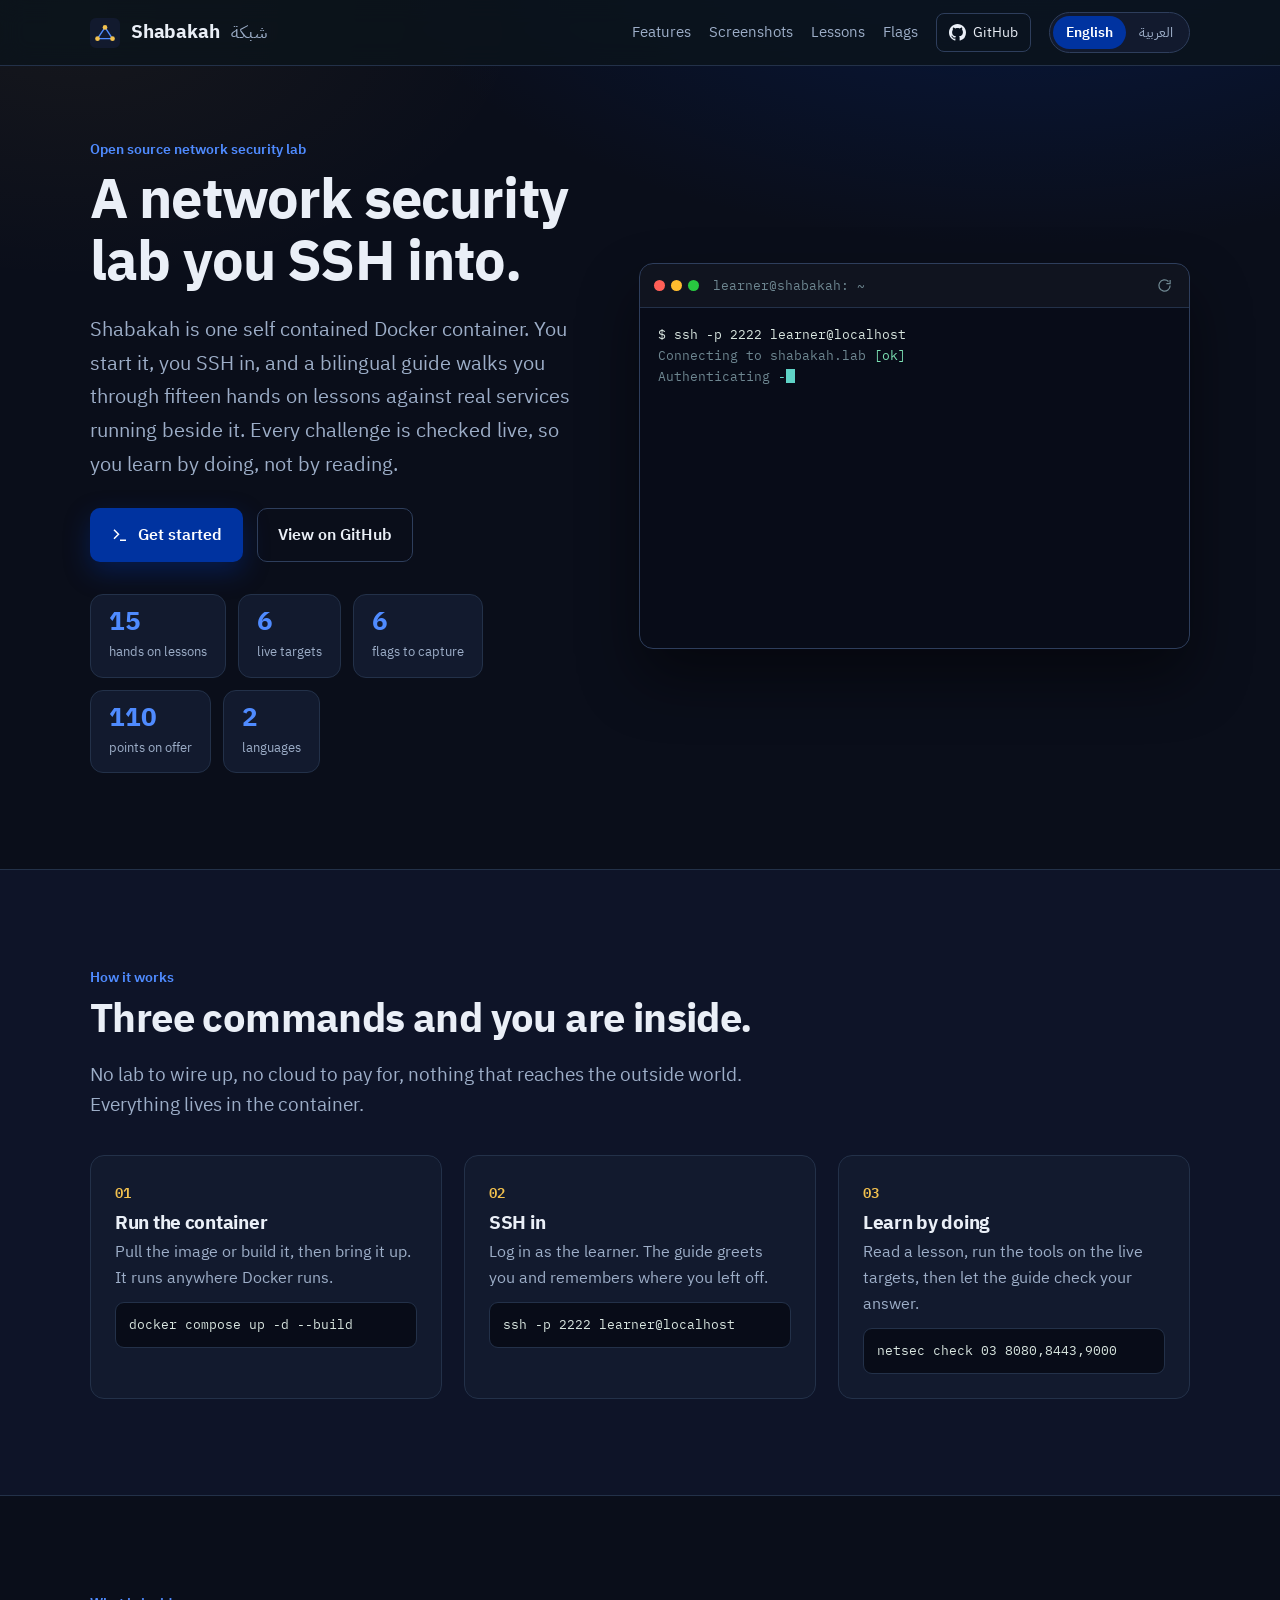
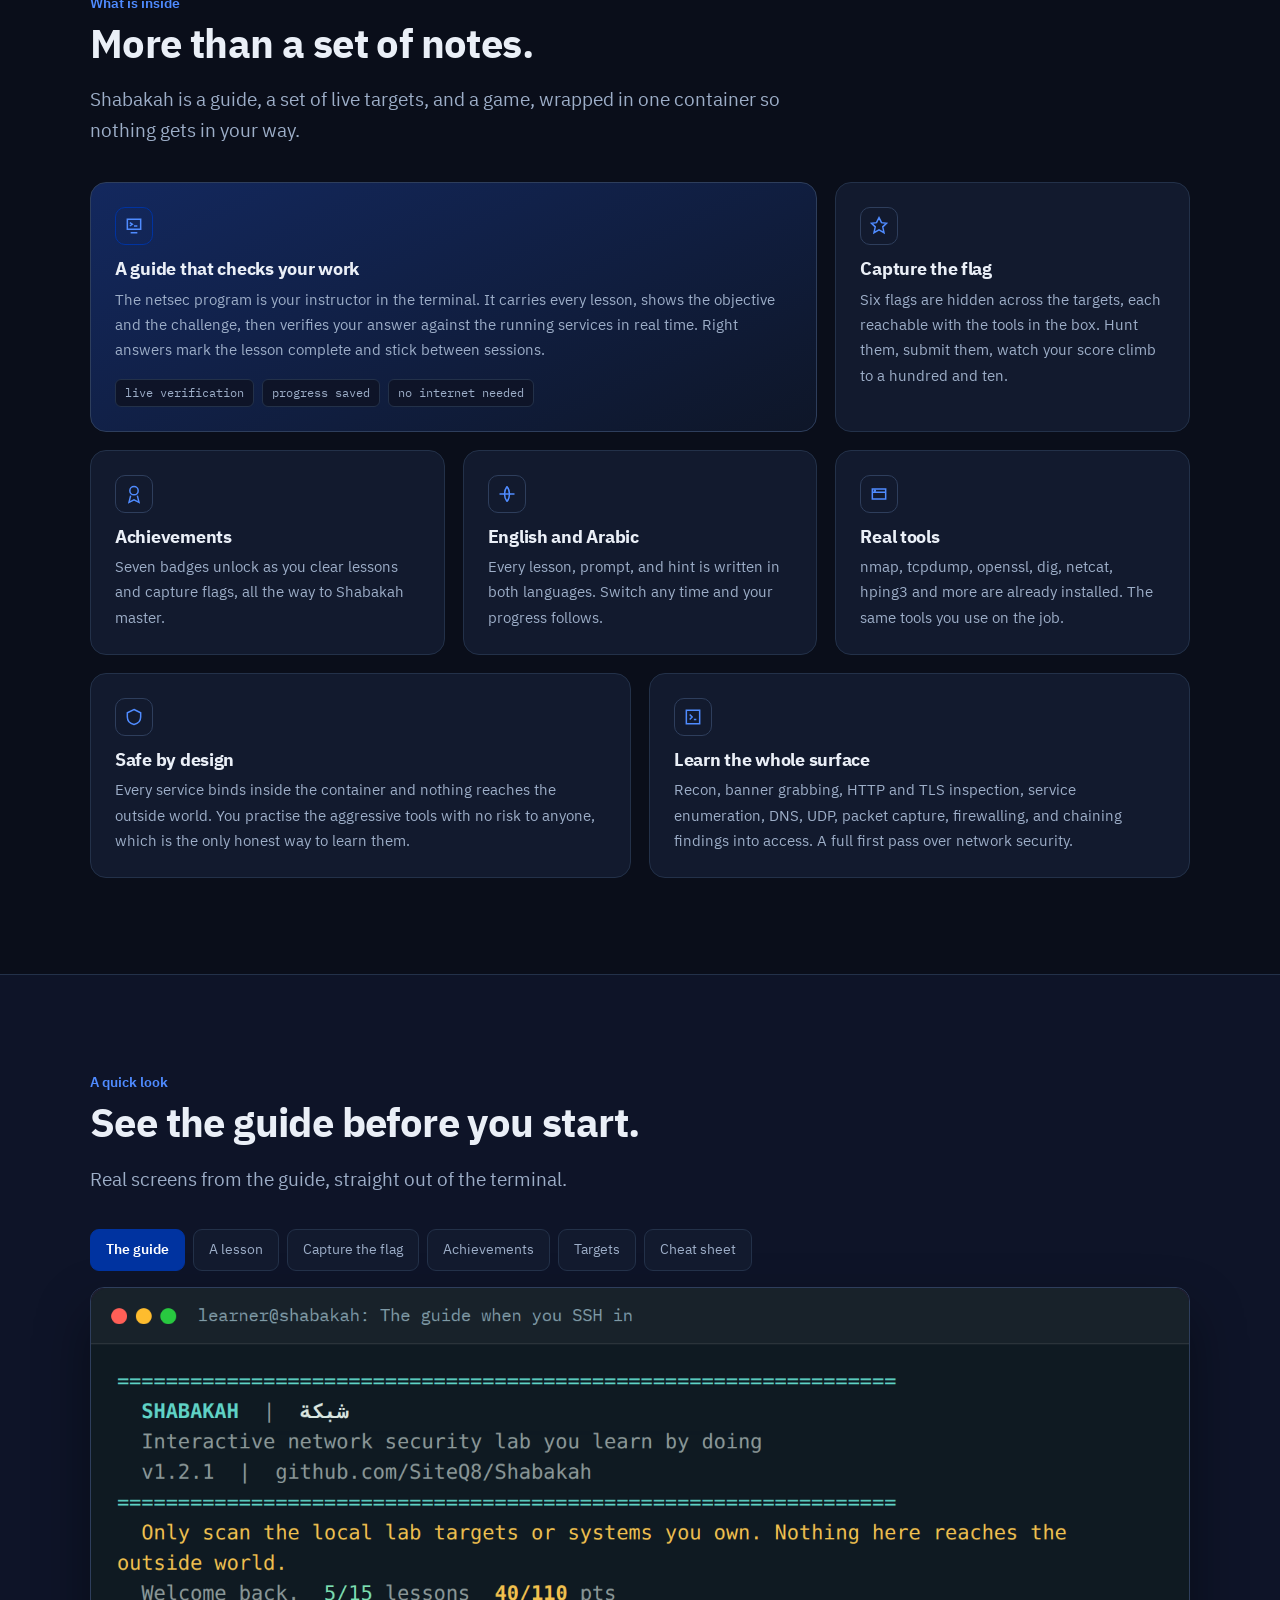
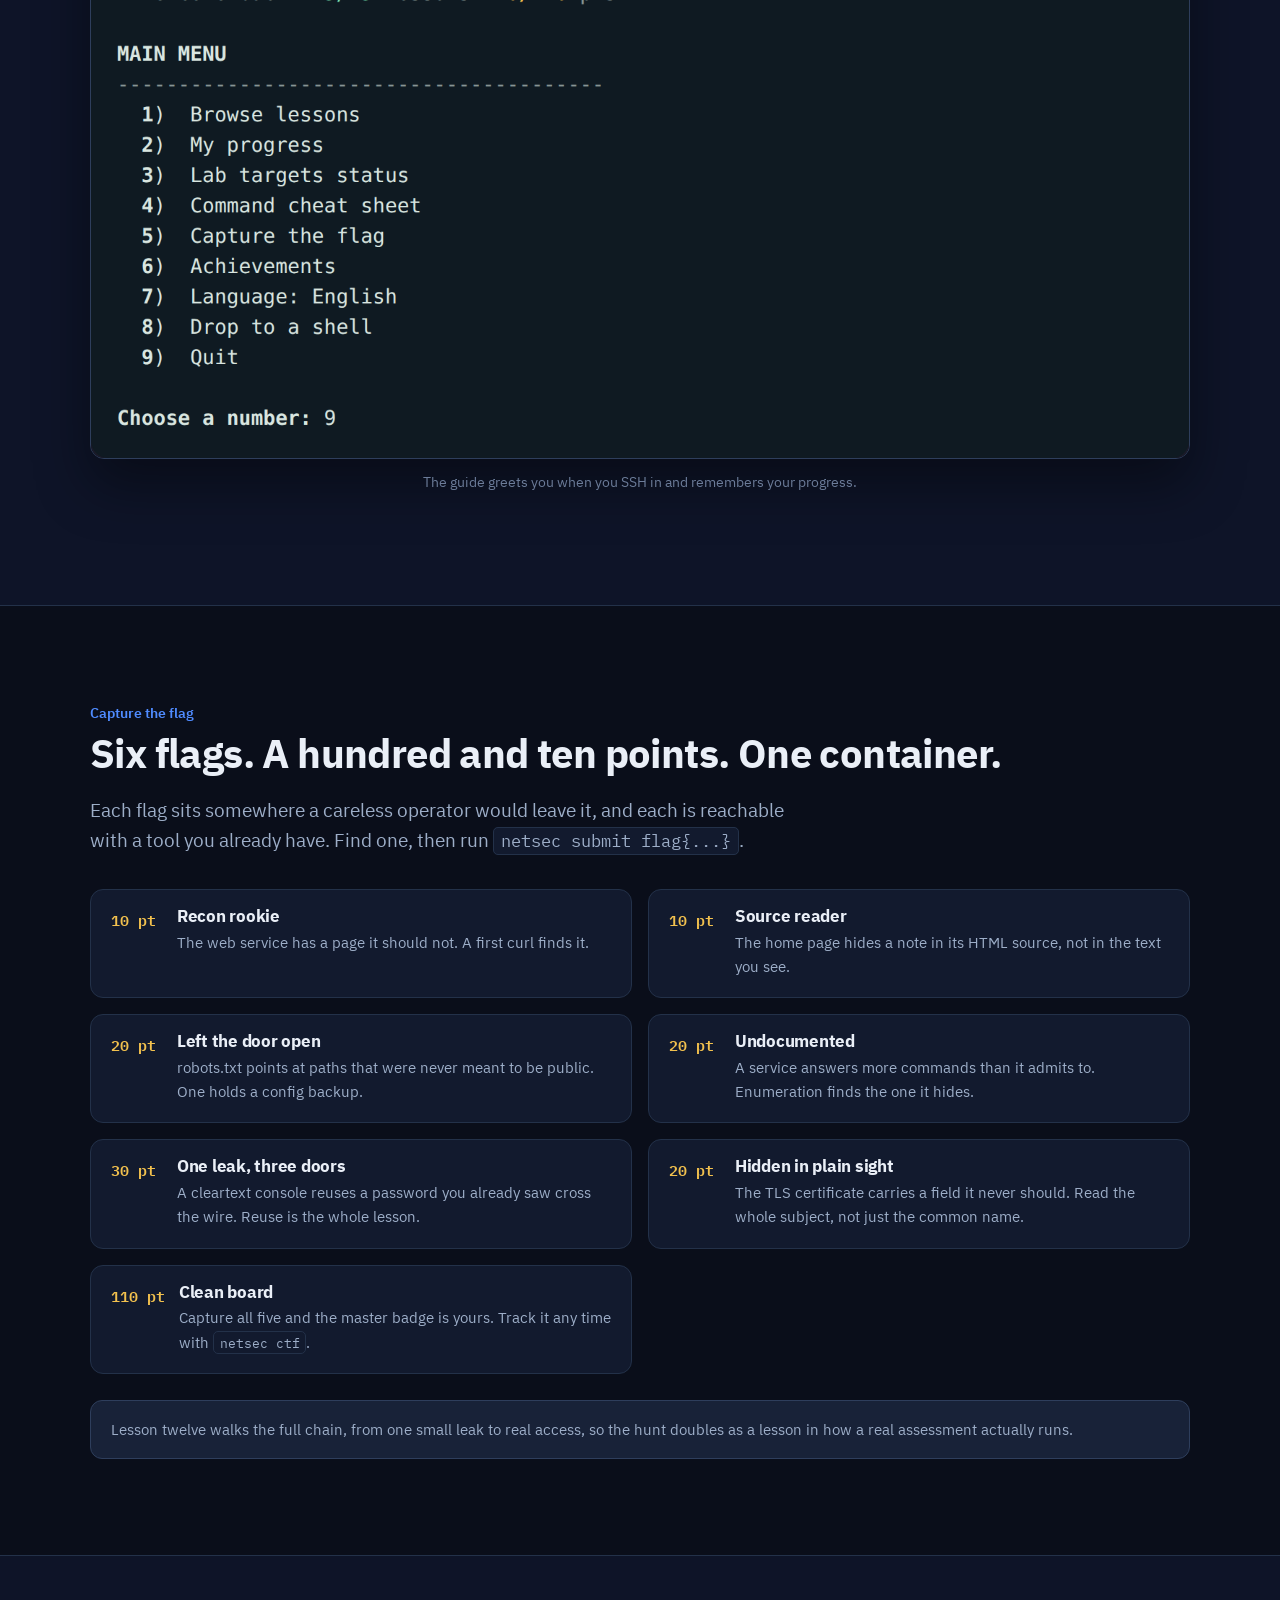
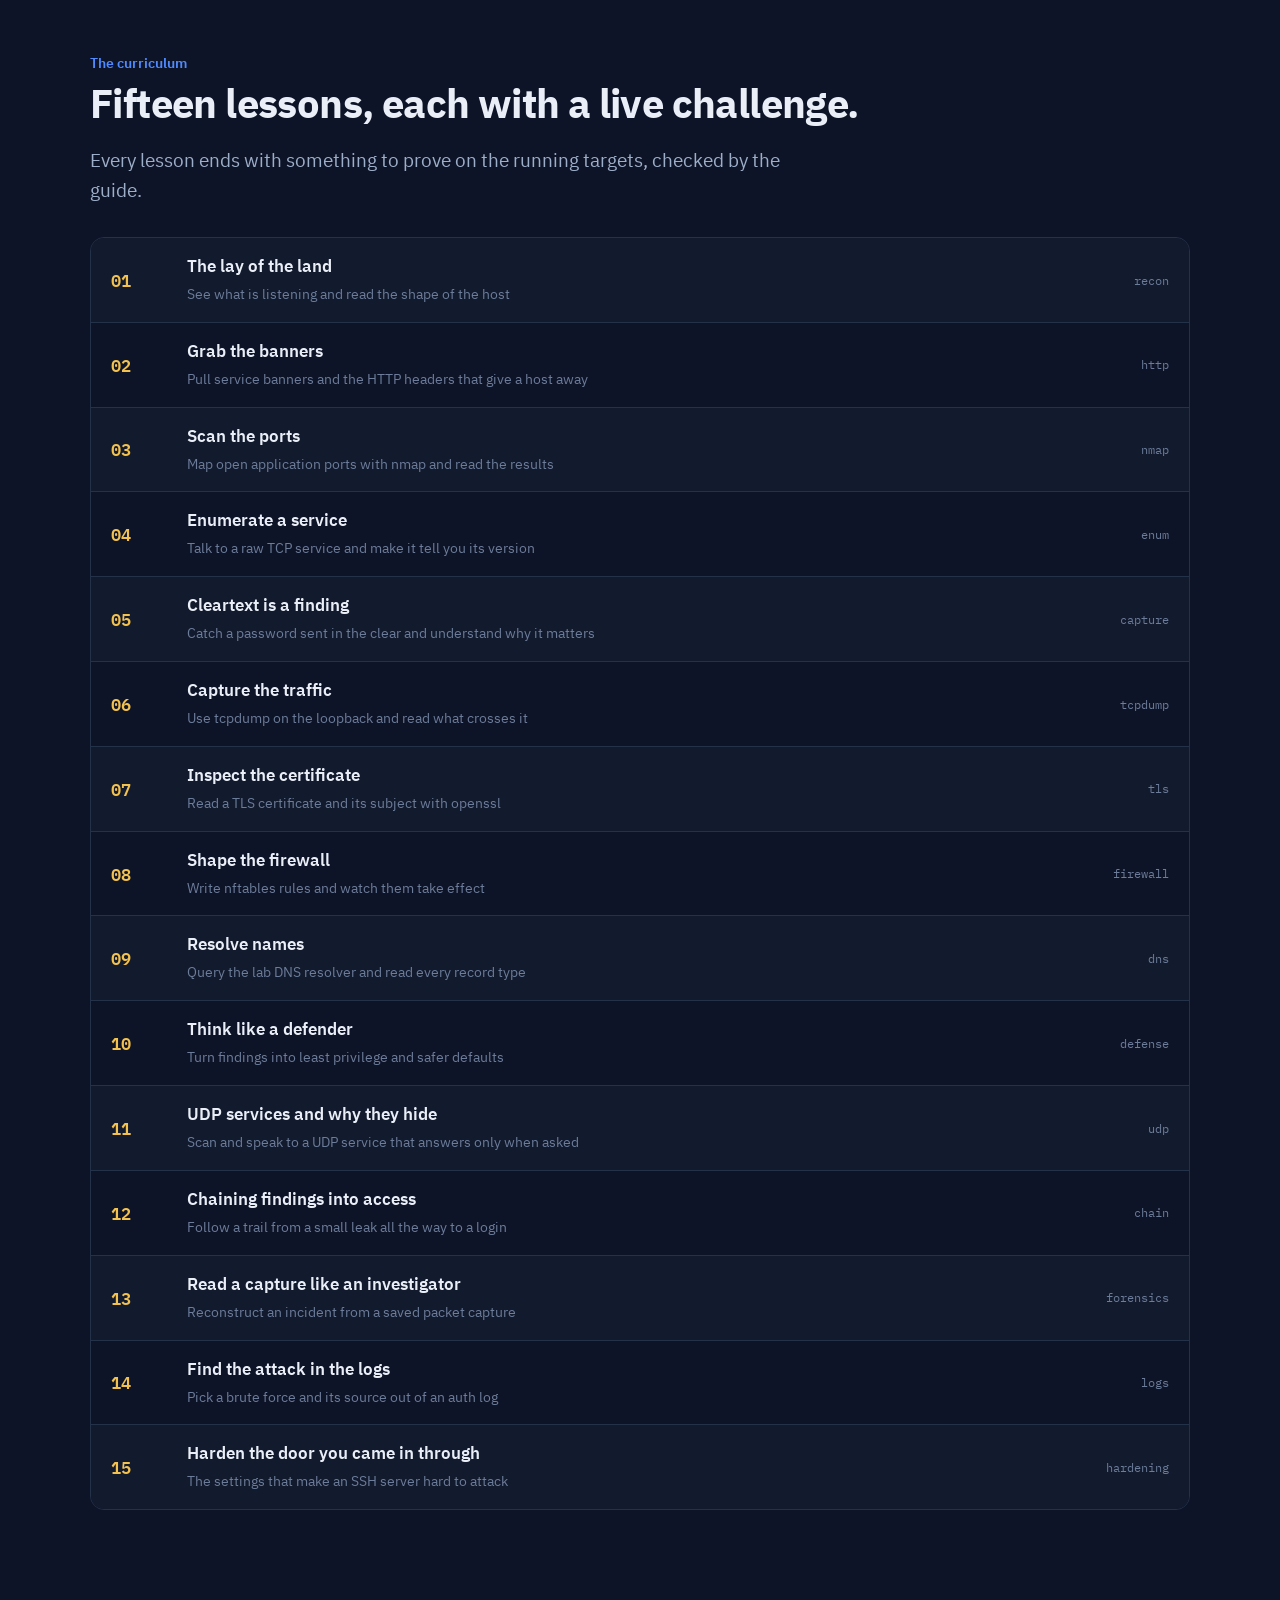
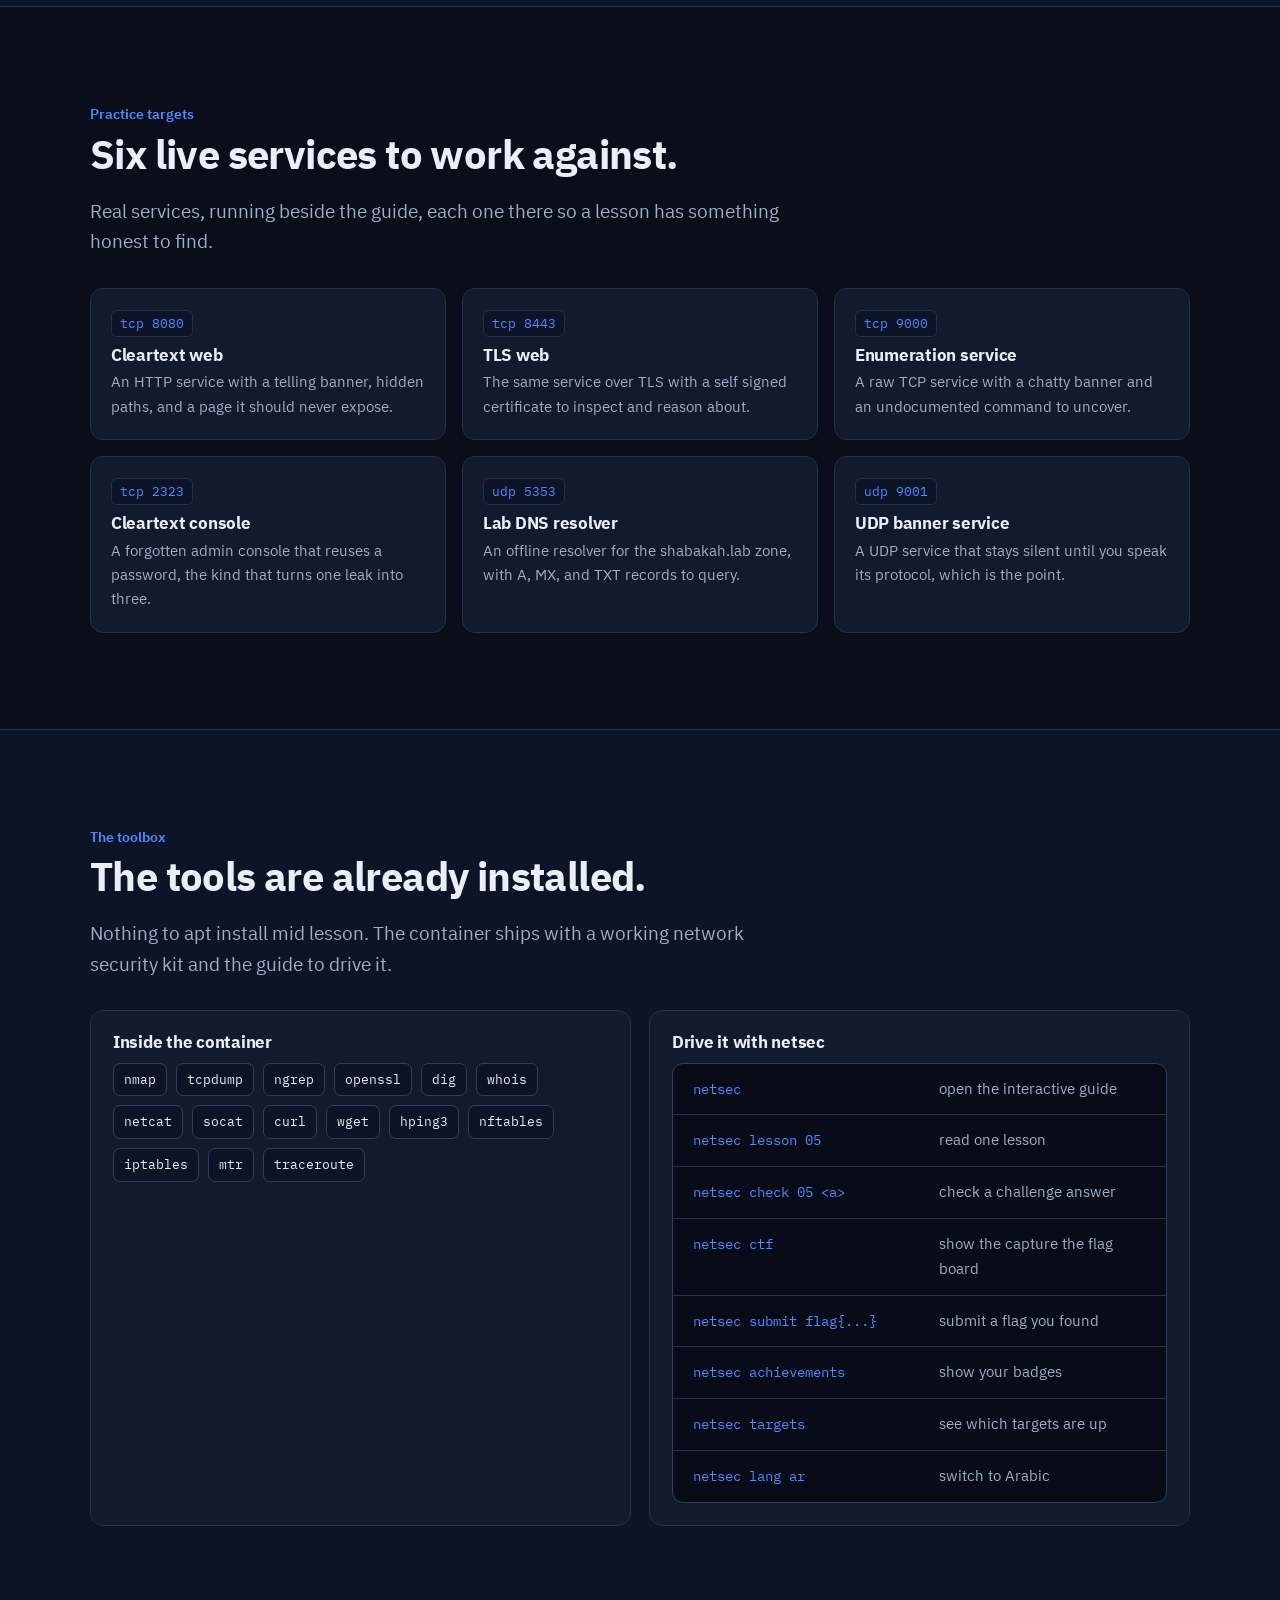
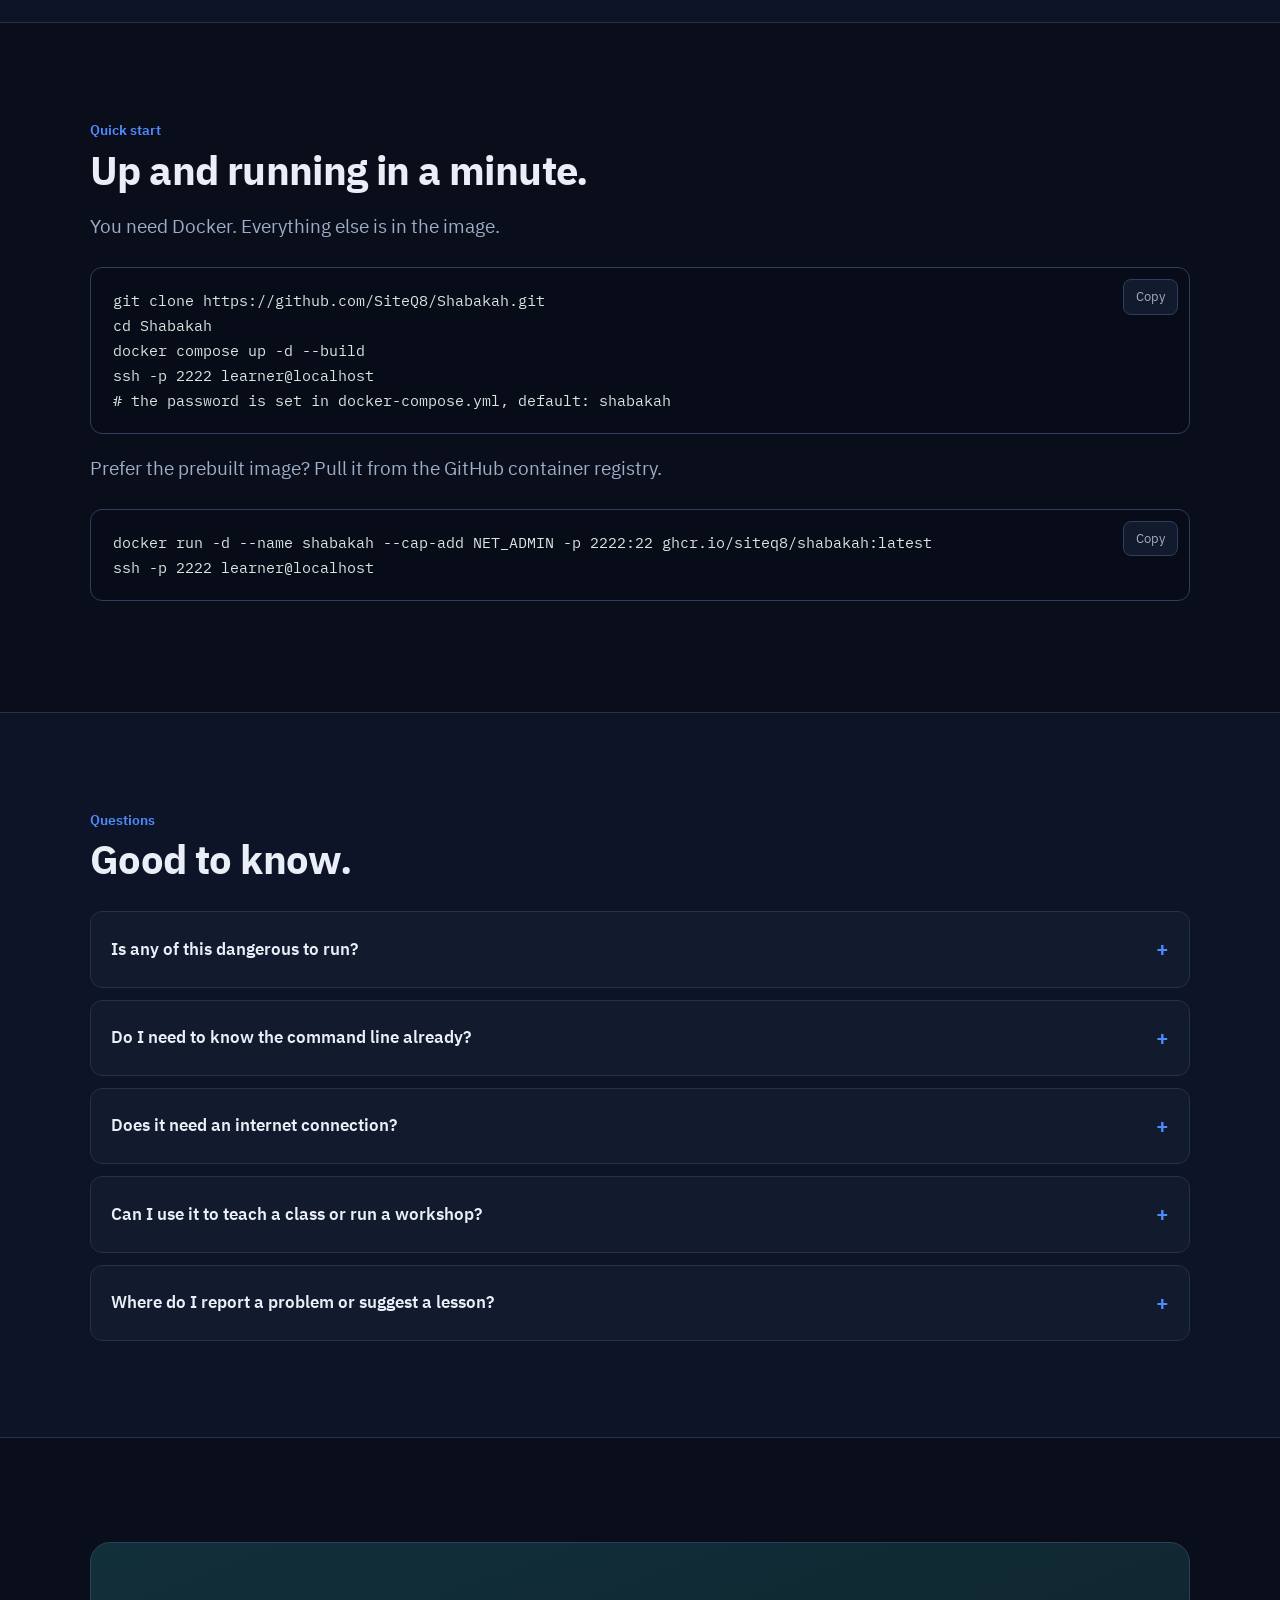
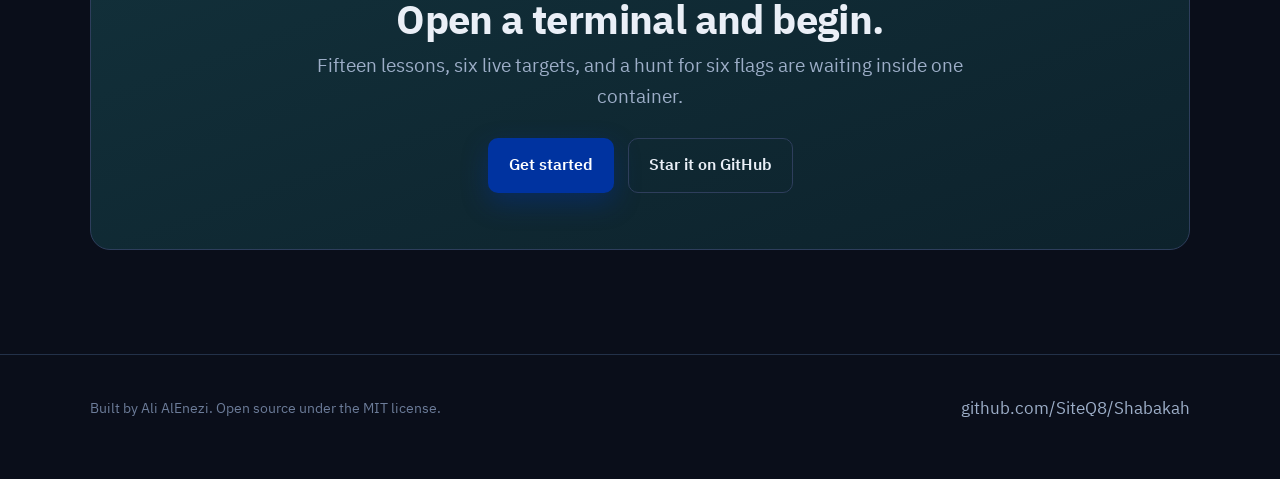
==== commit 28b85839: "site polish" ====
--- a/docs/index.html
+++ b/docs/index.html
@@ -14,7 +14,7 @@
 <link rel="icon" href="data:image/svg+xml,%3Csvg xmlns='http://www.w3.org/2000/svg' viewBox='0 0 64 64'%3E%3Crect width='64' height='64' rx='12' fill='%230A0E1A'/%3E%3Cpath d='M16 44 L32 20 L48 44 M16 44 L48 44' stroke='%234F8BFF' stroke-width='3' fill='none' stroke-linejoin='round'/%3E%3Ccircle cx='16' cy='44' r='5' fill='%23F2C14E'/%3E%3Ccircle cx='32' cy='20' r='5' fill='%23F2C14E'/%3E%3Ccircle cx='48' cy='44' r='5' fill='%23F2C14E'/%3E%3C/svg%3E">
 <link rel="preconnect" href="https://fonts.googleapis.com">
 <link rel="preconnect" href="https://fonts.gstatic.com" crossorigin>
-<link href="https://fonts.googleapis.com/css2?family=IBM+Plex+Mono:wght@400;500;600&family=IBM+Plex+Sans+Arabic:wght@400;500;600;700&family=Sora:wght@400;500;600;700&display=swap" rel="stylesheet">
+<link href="https://fonts.googleapis.com/css2?family=IBM+Plex+Mono:wght@400;500;600&family=IBM+Plex+Sans+Arabic:wght@300;400;500;600;700&display=swap" rel="stylesheet">
 <style>
 :root{
   --bg:#0A0E1A; --bg-2:#0E1428; --panel:#121A2E; --panel-2:#182238;
@@ -22,8 +22,8 @@
   --rule:#233149; --rule-2:#2E3E5C;
   --brand:#0033a0; --wire:#4F8BFF; --wire-2:#0033a0; --signal:#F2C14E; --coral:#FF8A6B; --violet:#B79CEB;
   --term-bg:#080C18; --term-fg:#D9E6E0; --term-dim:#6E8791;
-  --sans:'Sora',system-ui,'Segoe UI',Roboto,sans-serif;
-  --sans-ar:'IBM Plex Sans Arabic','Sora',system-ui,Tahoma,sans-serif;
+  --sans:'IBM Plex Sans Arabic',system-ui,'Segoe UI',Roboto,sans-serif;
+  --sans-ar:'IBM Plex Sans Arabic',system-ui,Tahoma,sans-serif;
   --mono:'IBM Plex Mono',ui-monospace,Menlo,Consolas,monospace;
   --maxw:1180px;
 }
@@ -32,7 +32,12 @@
 @media (prefers-reduced-motion:reduce){html{scroll-behavior:auto}}
 body{margin:0;background:var(--bg);color:var(--ink);font-family:var(--sans);font-size:17px;line-height:1.65;-webkit-font-smoothing:antialiased;
   background-image:radial-gradient(1100px 560px at 80% -10%,rgba(0,51,160,.30),transparent 60%),radial-gradient(820px 480px at 6% 2%,rgba(242,193,78,.05),transparent 55%);background-attachment:fixed}
-main[lang="ar"]{font-family:var(--sans-ar);line-height:1.95}
+main[lang="ar"]{font-family:var(--sans-ar);line-height:2;letter-spacing:0}
+main[lang="ar"] h1,main[lang="ar"] h2,main[lang="ar"] h3{letter-spacing:0;line-height:1.35;font-weight:700}
+main[lang="ar"] h1{font-weight:800}
+main[lang="ar"] .eyebrow{letter-spacing:0;font-weight:600}
+main[lang="ar"] .lead{line-height:2.05}
+main[lang="ar"] .fact span,main[lang="ar"] .lrow .lt,main[lang="ar"] .card h3,main[lang="ar"] .flag h3,main[lang="ar"] .target h3{letter-spacing:0}
 a{color:var(--wire);text-underline-offset:3px;text-decoration:none}
 a:hover{color:var(--ink)}
 :focus-visible{outline:3px solid var(--signal);outline-offset:3px;border-radius:4px}
@@ -81,7 +86,7 @@
 .fact b{display:block;font-size:1.6rem;font-weight:700;color:var(--wire);line-height:1.05;font-variant-numeric:tabular-nums}
 .fact span{display:block;margin-top:5px;color:var(--ink-2);font-size:.82rem}
 
-.term{background:var(--term-bg);border:1px solid var(--rule-2);border-radius:14px;overflow:hidden;box-shadow:0 30px 60px rgba(0,0,0,.45);font-family:var(--mono)}
+.term{background:var(--term-bg);border:1px solid var(--rule-2);border-radius:14px;overflow:hidden;box-shadow:0 30px 60px rgba(0,0,0,.45);font-family:var(--mono);animation:termglow 4.5s ease-in-out infinite}
 .term .tbar{display:flex;align-items:center;gap:8px;padding:11px 14px;background:rgba(255,255,255,.03);border-bottom:1px solid var(--rule)}
 .term .dots{display:flex;gap:6px}
 .term .dots i{width:11px;height:11px;border-radius:50%;display:block}
@@ -91,7 +96,11 @@
 .term .body .p{color:#5FD3C6}.term .body .u{color:var(--signal)}.term .body .g{color:#7ce0b3}.term .body .d{color:var(--term-dim)}.term .body .c{color:#5FD3C6}
 .cursor{display:inline-block;width:9px;height:1.05em;background:#5FD3C6;vertical-align:-2px;animation:blink 1.1s steps(1) infinite}
 @keyframes blink{50%{opacity:0}}
-@media (prefers-reduced-motion:reduce){.cursor{animation:none}}
+@keyframes termglow{0%,100%{box-shadow:0 30px 60px rgba(0,0,0,.45)}50%{box-shadow:0 30px 60px rgba(0,0,0,.45),0 0 34px rgba(79,139,255,.20)}}
+.replay{margin-inline-start:auto;background:transparent;border:0;color:var(--term-dim);cursor:pointer;padding:3px;display:inline-flex;border-radius:6px;transition:color .15s,background .15s}
+.replay:hover{color:#4F8BFF;background:rgba(79,139,255,.12)}
+.replay svg{width:15px;height:15px;fill:none;stroke:currentColor;stroke-width:2}
+@media (prefers-reduced-motion:reduce){.cursor{animation:none}.term{animation:none}}
 
 .band{background:var(--bg-2);border-block:1px solid var(--rule)}
 .steps{display:grid;grid-template-columns:repeat(3,1fr);gap:22px;margin-top:34px}
@@ -219,9 +228,9 @@
     </a>
     <nav>
       <a class="navlink" href="#features" data-nav="features" data-en="Features" data-ar="المزايا">Features</a>
-      <a class="navlink" href="#screens" data-nav="screens" data-en="Screenshots" data-ar="لقطات الشاشة">Screenshots</a>
+      <a class="navlink" href="#screens" data-nav="screens" data-en="Screenshots" data-ar="معاينة">Screenshots</a>
       <a class="navlink" href="#lessons" data-nav="lessons" data-en="Lessons" data-ar="الدروس">Lessons</a>
-      <a class="navlink" href="#ctf" data-nav="ctf" data-en="Flags" data-ar="الأعلام">Flags</a>
+      <a class="navlink" href="#ctf" data-nav="ctf" data-en="Flags" data-ar="التحديات">Flags</a>
       <a class="ghlink" href="https://github.com/SiteQ8/Shabakah"><svg viewBox="0 0 16 16" aria-hidden="true"><path d="M8 0C3.58 0 0 3.58 0 8c0 3.54 2.29 6.53 5.47 7.59.4.07.55-.17.55-.38 0-.19-.01-.82-.01-1.49-2.01.37-2.53-.49-2.69-.94-.09-.23-.48-.94-.82-1.13-.28-.15-.68-.52-.01-.53.63-.01 1.08.58 1.23.82.72 1.21 1.87.87 2.33.66.07-.52.28-.87.51-1.07-1.78-.2-3.64-.89-3.64-3.95 0-.87.31-1.59.82-2.15-.08-.2-.36-1.02.08-2.12 0 0 .67-.21 2.2.82.64-.18 1.32-.27 2-.27.68 0 1.36.09 2 .27 1.53-1.04 2.2-.82 2.2-.82.44 1.1.16 1.92.08 2.12.51.56.82 1.27.82 2.15 0 3.07-1.87 3.75-3.65 3.95.29.25.54.73.54 1.48 0 1.07-.01 1.93-.01 2.2 0 .21.15.46.55.38A8.01 8.01 0 0016 8c0-4.42-3.58-8-8-8z"/></svg>GitHub</a>
       <div class="lang" role="group" aria-label="Language">
         <button type="button" data-lang="en" aria-pressed="true">English</button>
@@ -319,8 +328,8 @@
 
 <!-- SCREENSHOTS -->
 <section class="band" id="screens"><div class="wrap">
-  <p class="eyebrow">A look inside</p>
-  <h2>This is what you see.</h2>
+  <p class="eyebrow">A quick look</p>
+  <h2>See the guide before you start.</h2>
   <p class="lead">Real screens from the guide, straight out of the terminal.</p>
   <div class="shots">
     <div class="shot-tabs" role="tablist">
@@ -479,7 +488,7 @@
     <div class="facts">
       <div class="fact"><b>15</b><span>درسا تطبيقيا</span></div>
       <div class="fact"><b>6</b><span>أهداف للتدريب</span></div>
-      <div class="fact"><b>6</b><span>أعلام مخفية</span></div>
+      <div class="fact"><b>6</b><span>تحديات مخفية</span></div>
       <div class="fact"><b>110</b><span>نقطة</span></div>
       <div class="fact"><b>2</b><span>لغتان</span></div>
     </div>
@@ -516,13 +525,13 @@
     </div>
     <div class="card k-nar">
       <div class="ic"><svg viewBox="0 0 24 24"><path d="M12 2l3 6 6 .8-4.5 4.2L18 20l-6-3.4L6 20l1.5-7L3 8.8 9 8z"/></svg></div>
-      <h3>التقاط الأعلام</h3>
-      <p>ستة أعلام مخبّأة بين الخدمات، كل واحد منها في متناولك بالأدوات الموجودة، فابحث عنها وسلّمها لترتفع نتيجتك حتى مئة وعشر نقاط.</p>
+      <h3>تحديات مخفية</h3>
+      <p>خبّأنا في المختبر ستة رموز سرية، تكشف كل واحد منها بأدواتك ثم تسلّمه لترفع نتيجتك حتى مئة وعشر نقاط.</p>
     </div>
     <div class="card k-third">
       <div class="ic"><svg viewBox="0 0 24 24"><circle cx="12" cy="8" r="5"/><path d="M8 14l-2 8 6-3 6 3-2-8"/></svg></div>
       <h3>الإنجازات</h3>
-      <p>سبع شارات تكسبها تباعا مع كل درس تُنهيه وكل علم تجده، وصولا إلى لقب أستاذ شبكة.</p>
+      <p>سبع شارات تكسبها تباعا مع كل درس تُنهيه وكل رمز تكشفه، وصولا إلى لقب أستاذ شبكة.</p>
     </div>
     <div class="card k-third">
       <div class="ic"><svg viewBox="0 0 24 24"><path d="M3 12h18"/><path d="M12 3a15 15 0 010 18"/><path d="M12 3a15 15 0 000 18"/></svg></div>
@@ -549,14 +558,14 @@
 
 <!-- SCREENSHOTS -->
 <section class="band" id="screens-ar"><div class="wrap">
-  <p class="eyebrow">نظرة من الداخل</p>
-  <h2>هكذا يبدو من الداخل.</h2>
-  <p class="lead">لقطات حقيقية من المرشد كما تظهر في طرفيتك تماما.</p>
+  <p class="eyebrow">معاينة سريعة</p>
+  <h2>شاهد المرشد قبل أن تبدأ.</h2>
+  <p class="lead">قبل أن تبدأ، شاهد لقطات حقيقية من المرشد كما ستظهر في طرفيتك تماما.</p>
   <div class="shots">
     <div class="shot-tabs" role="tablist">
       <button role="tab" aria-selected="true" data-shot="menu">المرشد</button>
       <button role="tab" aria-selected="false" data-shot="lesson">درس</button>
-      <button role="tab" aria-selected="false" data-shot="ctf">التقاط الأعلام</button>
+      <button role="tab" aria-selected="false" data-shot="ctf">التحديات</button>
       <button role="tab" aria-selected="false" data-shot="achievements">الإنجازات</button>
       <button role="tab" aria-selected="false" data-shot="targets">الأهداف</button>
       <button role="tab" aria-selected="false" data-shot="cheat">الأوامر السريعة</button>
@@ -568,9 +577,9 @@
 
 <!-- CTF -->
 <section id="ctf-ar"><div class="wrap">
-  <p class="eyebrow">التقاط الأعلام</p>
-  <h2>ابحث عن ستة أعلام واجمع مئة وعشر نقاط.</h2>
-  <p class="lead">خبّأنا كل علم في موضع يغفل عنه مشرف مهمل، وكلها في متناولك بالأدوات التي بين يديك، فإذا وجدت واحدا فسلّمه بالأمر <code>netsec submit flag{...}</code>.</p>
+  <p class="eyebrow">تحديات المختبر</p>
+  <h2>ابحث عن ستة رموز سرية واجمع مئة وعشر نقاط.</h2>
+  <p class="lead">التقاط الأعلام أسلوب تدريب معروف في الأمن السيبراني، خبّأنا فيه ستة رموز سرية داخل المختبر، ترك كلَّ واحد منها مشرف مهمل في مكان ما كان ينبغي أن يظهر فيه، فمهمتك أن تكشفه بالأدوات التي بين يديك ثم تسلّمه بالأمر <code>netsec submit flag{...}</code> لتكسب نقاطه.</p>
   <div class="flaglist">
     <div class="flag"><span class="pts">10 نقاط</span><div><h3>مستكشف مبتدئ</h3><p>خدمة الويب تُخفي صفحة ما كان ينبغي أن تظهر، يكشفها أول طلب بـ curl.</p></div></div>
     <div class="flag"><span class="pts">10 نقاط</span><div><h3>قارئ المصدر</h3><p>الصفحة الرئيسة تُخفي ملاحظة في مصدر HTML لا في النص الذي أمامك.</p></div></div>
@@ -578,9 +587,9 @@
     <div class="flag"><span class="pts">20 نقطة</span><div><h3>غير موثّق</h3><p>إحدى الخدمات تنفّذ أوامر أكثر مما تُعلن عنه، والتعداد الجيّد يكشف الأمر الخفيّ.</p></div></div>
     <div class="flag"><span class="pts">30 نقطة</span><div><h3>تسريب واحد وثلاثة أبواب</h3><p>وحدة تحكّم تعمل بنص صريح تستخدم كلمة مرور سبق أن رأيتها تمرّ على الشبكة، وإعادة استخدام كلمة المرور هي الدرس كله.</p></div></div>
     <div class="flag"><span class="pts">20 نقطة</span><div><h3>مخبأ على مرأى</h3><p>شهادة TLS تحمل حقلا زائدا ما كان ينبغي وجوده، فاقرأ حقل الموضوع كاملا لا الاسم الشائع وحده.</p></div></div>
-    <div class="flag"><span class="pts">110 نقطة</span><div><h3>لوحة نظيفة</h3><p>اجمع الأعلام الستة كلها لتنال شارة الأستاذ، وتابع تقدّمك في أي وقت بالأمر <code>netsec ctf</code>.</p></div></div>
-  </div>
-  <div class="ctf-note">يأخذك الدرس الثاني عشر في هذه السلسلة خطوة بخطوة، من تسريب بسيط إلى اختراق فعلي، فيتحوّل البحث عن الأعلام إلى تدريب حقيقي على أسلوب التقييم الأمني.</div>
+    <div class="flag"><span class="pts">110 نقطة</span><div><h3>لوحة نظيفة</h3><p>اجمع الرموز الستة كلها لتنال شارة الأستاذ، وتابع تقدّمك في أي وقت بالأمر <code>netsec ctf</code>.</p></div></div>
+  </div>
+  <div class="ctf-note">يأخذك الدرس الثاني عشر في هذه السلسلة خطوة بخطوة، من تسريب بسيط إلى اختراق فعلي، فيتحوّل البحث عن الرموز إلى تدريب حقيقي على أسلوب التقييم الأمني.</div>
 </div></section>
 
 <!-- LESSONS -->
@@ -634,8 +643,8 @@
         <div class="cmd"><code>netsec</code><span>افتح المرشد التفاعلي</span></div>
         <div class="cmd"><code>netsec lesson 05</code><span>اقرأ درسا محدّدا</span></div>
         <div class="cmd"><code>netsec check 05 &lt;a&gt;</code><span>تحقّق من حلّ تمرين</span></div>
-        <div class="cmd"><code>netsec ctf</code><span>اعرض لوحة الأعلام</span></div>
-        <div class="cmd"><code>netsec submit flag{...}</code><span>سلّم علما وجدته</span></div>
+        <div class="cmd"><code>netsec ctf</code><span>اعرض لوحة التحديات</span></div>
+        <div class="cmd"><code>netsec submit flag{...}</code><span>سلّم رمزا كشفته</span></div>
         <div class="cmd"><code>netsec achievements</code><span>اعرض شاراتك</span></div>
         <div class="cmd"><code>netsec targets</code><span>اعرض حالة الأهداف</span></div>
         <div class="cmd"><code>netsec lang en</code><span>بدّل إلى الإنجليزية</span></div>
@@ -673,14 +682,14 @@
     <details><summary>هل تشغيله خطر على جهازي؟</summary><p>لا، فكل شيء محبوس داخل البيئة المعزولة ولا شيء يخرج إلى شبكتك، فتشغّل nmap وtcpdump وhping3 بأقوى صورها دون أن تُلحق ضررا بأحد، ولهذا فالمختبر المعزول هو المكان الصحيح لتعلّم هذه الأدوات.</p></details>
     <details><summary>هل أحتاج إلى خبرة بسطر الأوامر مسبقا؟</summary><p>تكفي معرفة بسيطة بالطرفية، فالمرشد يعرض لك الأوامر الدقيقة في كل درس، وورقة الأوامر السريعة على بُعد ضغطة، حتى يستطيع المبتدئ أن يتابع، والتكرار كفيل بترسيخ المهارة.</p></details>
     <details><summary>هل يحتاج إلى اتصال بالإنترنت؟</summary><p>يحتاجه مرة واحدة فقط لتنزيل الصورة أو بنائها، ثم يعمل كل شيء بعد ذلك دون إنترنت، حتى خادم الأسماء الخاص بالمختبر.</p></details>
-    <details><summary>هل يصلح لتدريس صف أو تنظيم ورشة؟</summary><p>نعم، فهو مفتوح المصدر برخصة MIT وبلغتين، ويكفي كل متعلّم أن يشغّل نسخته الخاصة، فتقدّم كل واحد وأعلامه مستقلّة عن غيره، ويسير كلٌّ بالإيقاع الذي يناسبه.</p></details>
+    <details><summary>هل يصلح لتدريس صف أو تنظيم ورشة؟</summary><p>نعم، فهو مفتوح المصدر برخصة MIT وبلغتين، ويكفي كل متعلّم أن يشغّل نسخته الخاصة، فتقدّم كل واحد ونقاطه مستقلّة عن غيره، ويسير كلٌّ بالإيقاع الذي يناسبه.</p></details>
     <details><summary>أين أُبلّغ عن مشكلة أو أقترح درسا جديدا؟</summary><p>افتح مسألة (Issue) في مستودع المشروع على GitHub، ونرحّب بكل مساهمة بدروس أو أهداف جديدة.</p></details>
   </div>
 </div></section>
 
 <section><div class="wrap"><div class="closer">
   <h2>افتح الطرفية وابدأ الآن.</h2>
-  <p class="lead">خمسة عشر درسا، وست خدمات للتدريب، وستة أعلام تبحث عنها، كلها بانتظارك في مختبر واحد.</p>
+  <p class="lead">خمسة عشر درسا، وست خدمات للتدريب، وستة تحديات تخوضها، كلها بانتظارك في مختبر واحد.</p>
   <div class="cta" style="justify-content:center">
     <a class="btn btn-primary" href="#start-ar">ابدأ الآن</a>
     <a class="btn btn-ghost" href="https://github.com/SiteQ8/Shabakah">ضع نجمة على GitHub</a>
@@ -746,7 +755,7 @@
         cheat:"A cheat sheet of the exact commands, one keypress away."},
     ar:{menu:"يستقبلك المرشد فور دخولك ويتذكّر أين وصلت.",
         lesson:"يعرض كل درس هدفه ومادته وتمرينا يُصحّح لك.",
-        ctf:"تتابع في لوحة الأعلام ما وجدته منها ومجموع نقاطك.",
+        ctf:"تتابع في لوحة التحديات ما كشفته من رموز ومجموع نقاطك.",
         achievements:"تكسب الشارات كلما أتممت دروسا ووجدت أعلاما.",
         targets:"تعرف بلمحة أي الأهداف تعمل الآن.",
         cheat:"ورقة بأهم الأوامر على بُعد ضغطة واحدة."}
@@ -782,7 +791,8 @@
   var SCRIPTS = {
     en:[
       {t:"$ ",cls:""},{t:"ssh -p 2222 learner@localhost\n",cls:"typed"},
-      {t:"learner@localhost's password: \n",cls:"d"},
+      {cls:"spin",text:"Connecting to shabakah.lab ",ms:950},
+      {cls:"spin",text:"Authenticating ",ms:650},
       {t:"================================================================\n",cls:"c"},
       {t:"  SHABAKAH ",cls:"p"},{t:"|  ",cls:"d"},{t:"شبكة\n",cls:""},
       {t:"  a network security lab you SSH into\n",cls:"d"},
@@ -797,7 +807,8 @@
     ],
     ar:[
       {t:"$ ",cls:""},{t:"ssh -p 2222 learner@localhost\n",cls:"typed"},
-      {t:"learner@localhost's password: \n",cls:"d"},
+      {cls:"spin",text:"جارٍ الاتصال بـ shabakah.lab ",ms:950},
+      {cls:"spin",text:"جارٍ تسجيل الدخول ",ms:650},
       {t:"================================================================\n",cls:"c"},
       {t:"  SHABAKAH ",cls:"p"},{t:"|  ",cls:"d"},{t:"شبكة\n",cls:""},
       {t:"  مختبر لأمن الشبكات في جهازك\n",cls:"d"},
@@ -819,6 +830,11 @@
     var el = elFor(lang); if(!el) return;
     el.innerHTML='';
     SCRIPTS[lang].forEach(function(seg){
+      if(seg.cls==='spin'){
+        var l=document.createElement('span'); l.className='d'; l.textContent=seg.text; el.appendChild(l);
+        var ok=document.createElement('span'); ok.className='g'; ok.textContent='[ok]\n'; el.appendChild(ok);
+        return;
+      }
       var s=document.createElement('span'); if(seg.cls && seg.cls!=='typed') s.className=seg.cls; s.textContent=seg.t; el.appendChild(s);
     });
     var cur=document.createElement('span'); cur.className='cursor'; el.appendChild(cur);
@@ -835,7 +851,19 @@
     var cur=document.createElement('span'); cur.className='cursor'; el.appendChild(cur);
     function nextSeg(){
       if(i>=segs.length){ return; }
-      var seg=segs[i++], span=document.createElement('span');
+      var seg=segs[i++];
+      if(seg.cls==='spin'){
+        var label=document.createElement('span'); label.className='d'; label.textContent=seg.text; el.insertBefore(label,cur);
+        var sp=document.createElement('span'); sp.className='c'; el.insertBefore(sp,cur);
+        var frames=['|','/','-','\\'], fi=0, start=Date.now();
+        (function doSpin(){
+          sp.textContent=frames[fi++%frames.length];
+          if(Date.now()-start < seg.ms){ timers.push(setTimeout(doSpin,90)); }
+          else { sp.textContent=''; var ok=document.createElement('span'); ok.className='g'; ok.textContent='[ok]\n'; el.insertBefore(ok,cur); timers.push(setTimeout(nextSeg,200)); }
+        })();
+        return;
+      }
+      var span=document.createElement('span');
       if(seg.cls && seg.cls!=='typed') span.className=seg.cls;
       el.insertBefore(span, cur);
       if(seg.cls==='typed'){
@@ -853,6 +881,24 @@
     timers.push(setTimeout(nextSeg, delay));
   }
 
+  function replay(lang){ clearTimers(); typed[lang]=false; runTerminal(lang); }
+  [['en','hero-term'],['ar','hero-term-ar']].forEach(function(pair){
+    var body=document.getElementById(pair[1]); if(!body) return;
+    var term=body.parentNode; if(!term) return;
+    term.style.cursor='pointer';
+    term.setAttribute('title', pair[0]==='ar'?'انقر للإعادة':'click to replay');
+    term.addEventListener('click', function(){ replay(pair[0]); });
+    var bar=term.querySelector('.tbar');
+    if(bar && !bar.querySelector('.replay')){
+      var btn=document.createElement('button');
+      btn.className='replay'; btn.type='button';
+      btn.setAttribute('aria-label', pair[0]==='ar'?'إعادة التشغيل':'replay');
+      btn.innerHTML='<svg viewBox="0 0 24 24" aria-hidden="true"><path d="M21 12a9 9 0 1 1-2.64-6.36"/><path d="M21 3v6h-6"/></svg>';
+      btn.addEventListener('click', function(e){ e.stopPropagation(); replay(pair[0]); });
+      bar.appendChild(btn);
+    }
+  });
+
   setLang(pickInitial(), false);
 })();
 </script>
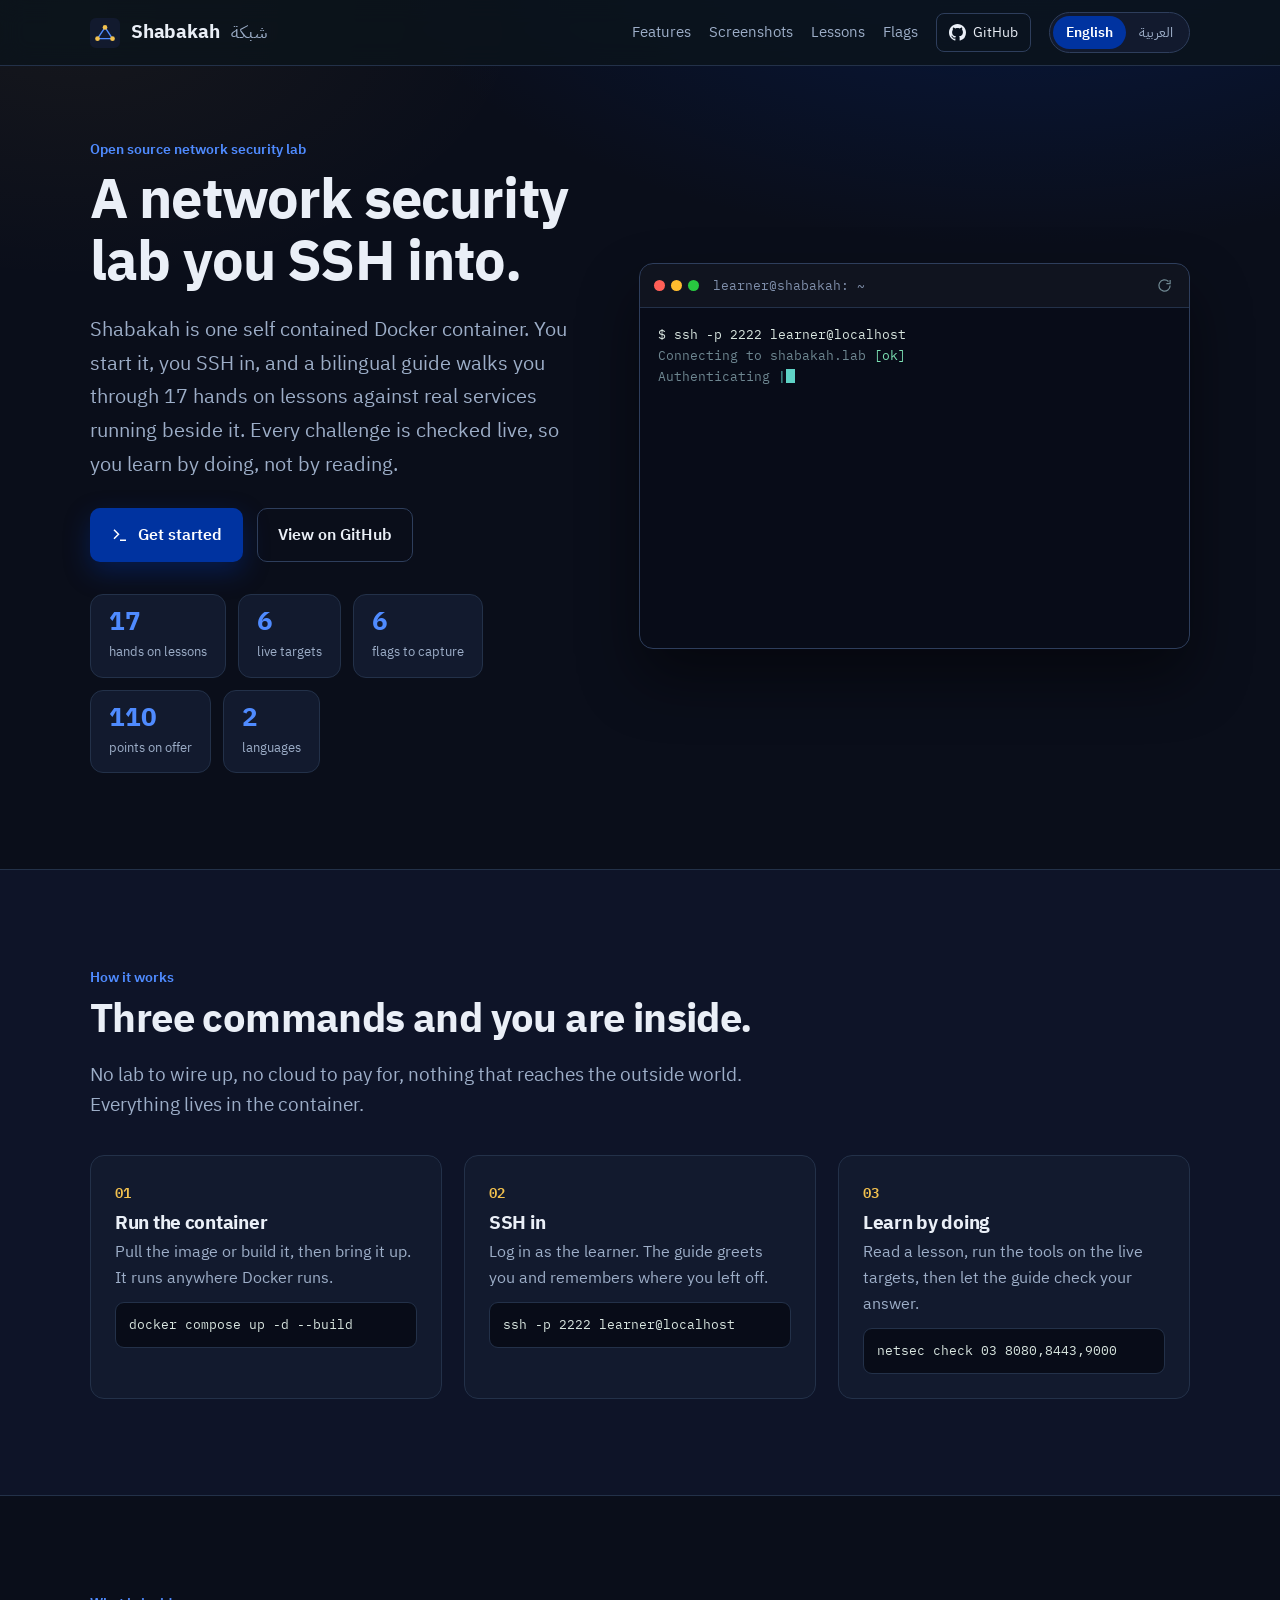
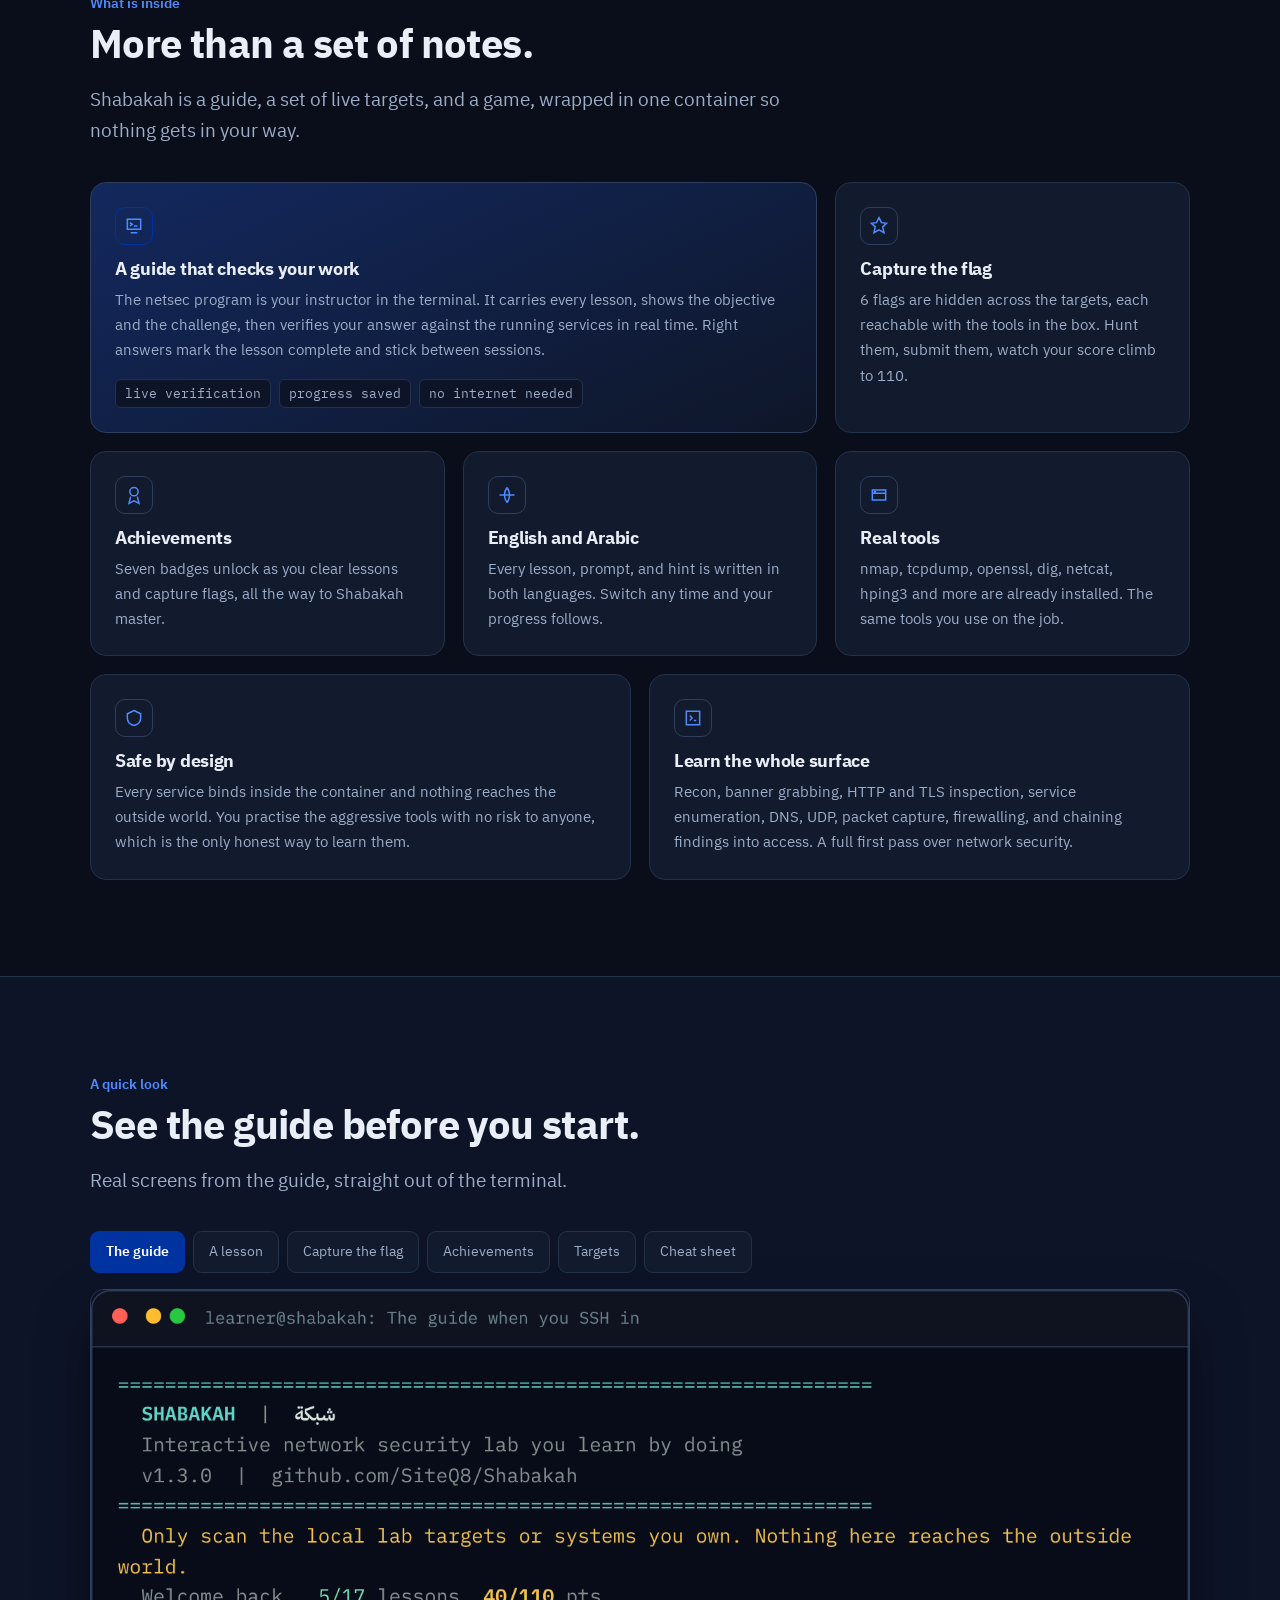
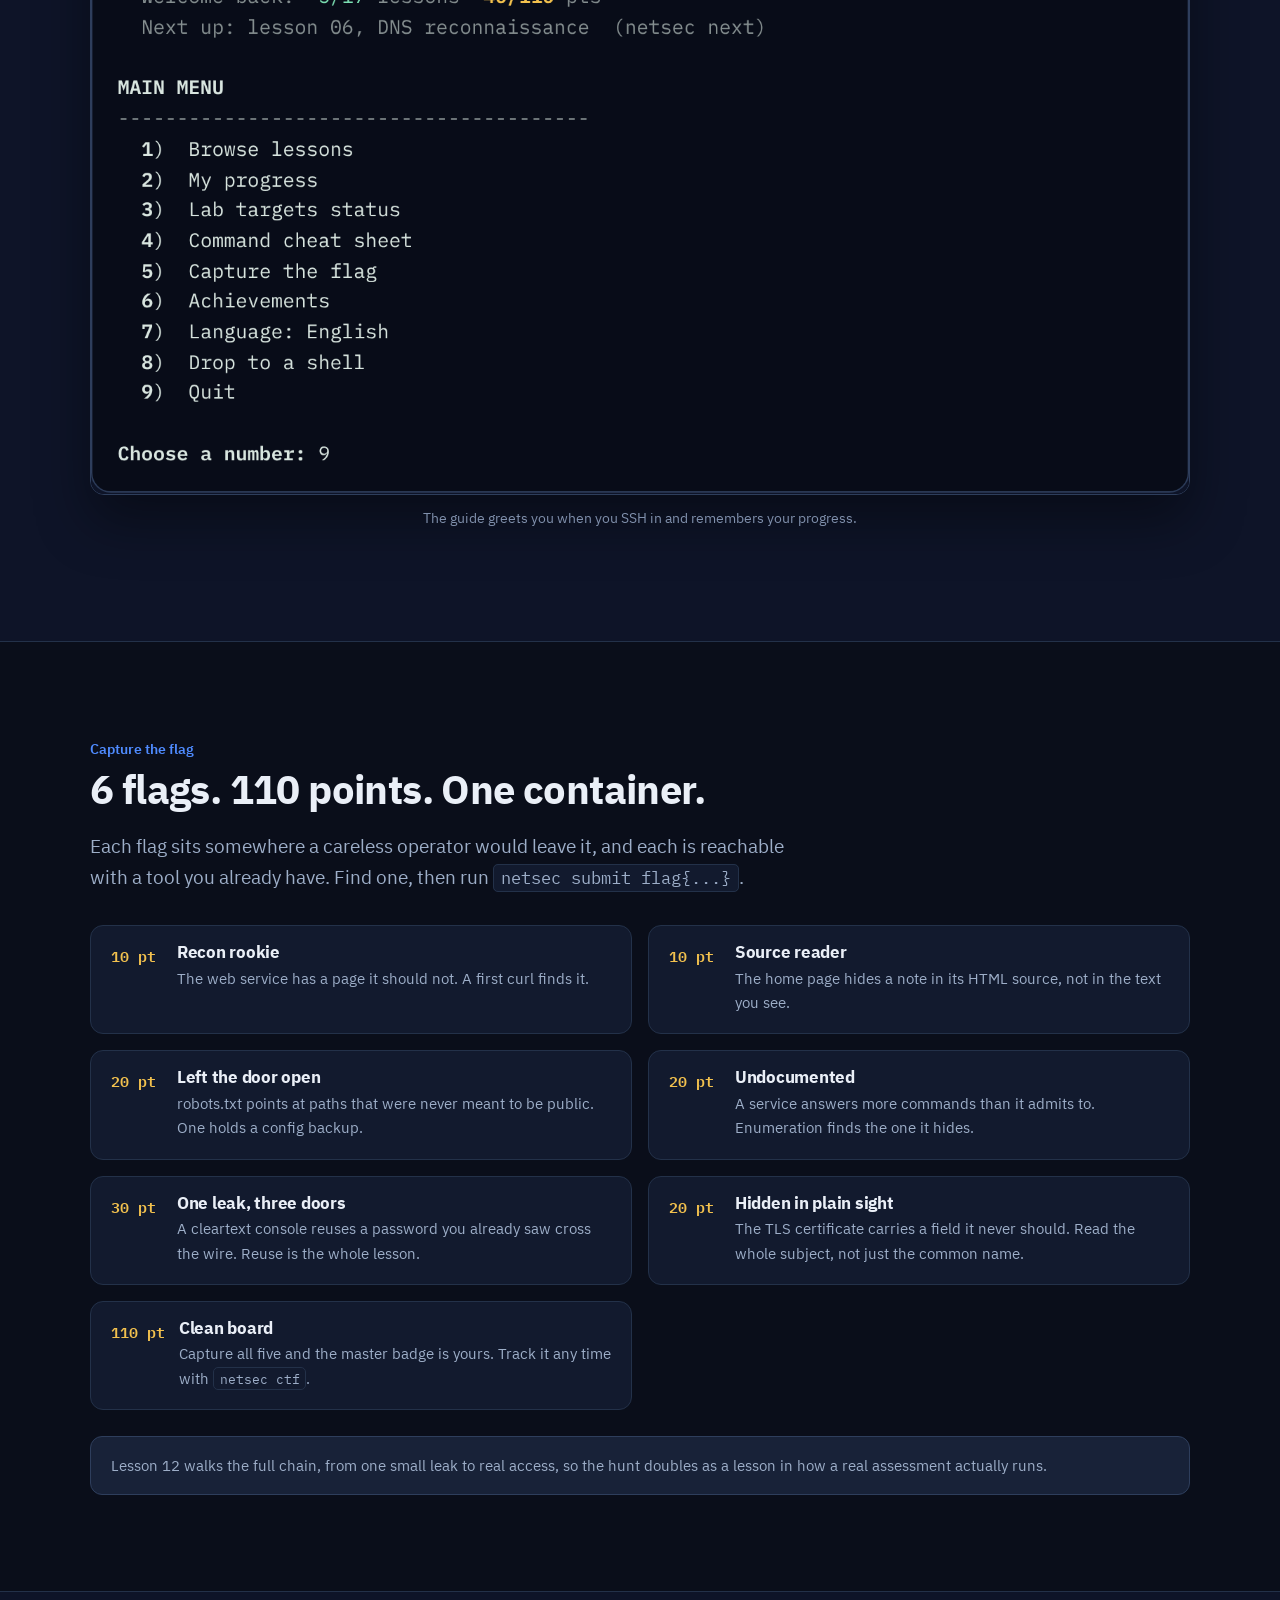
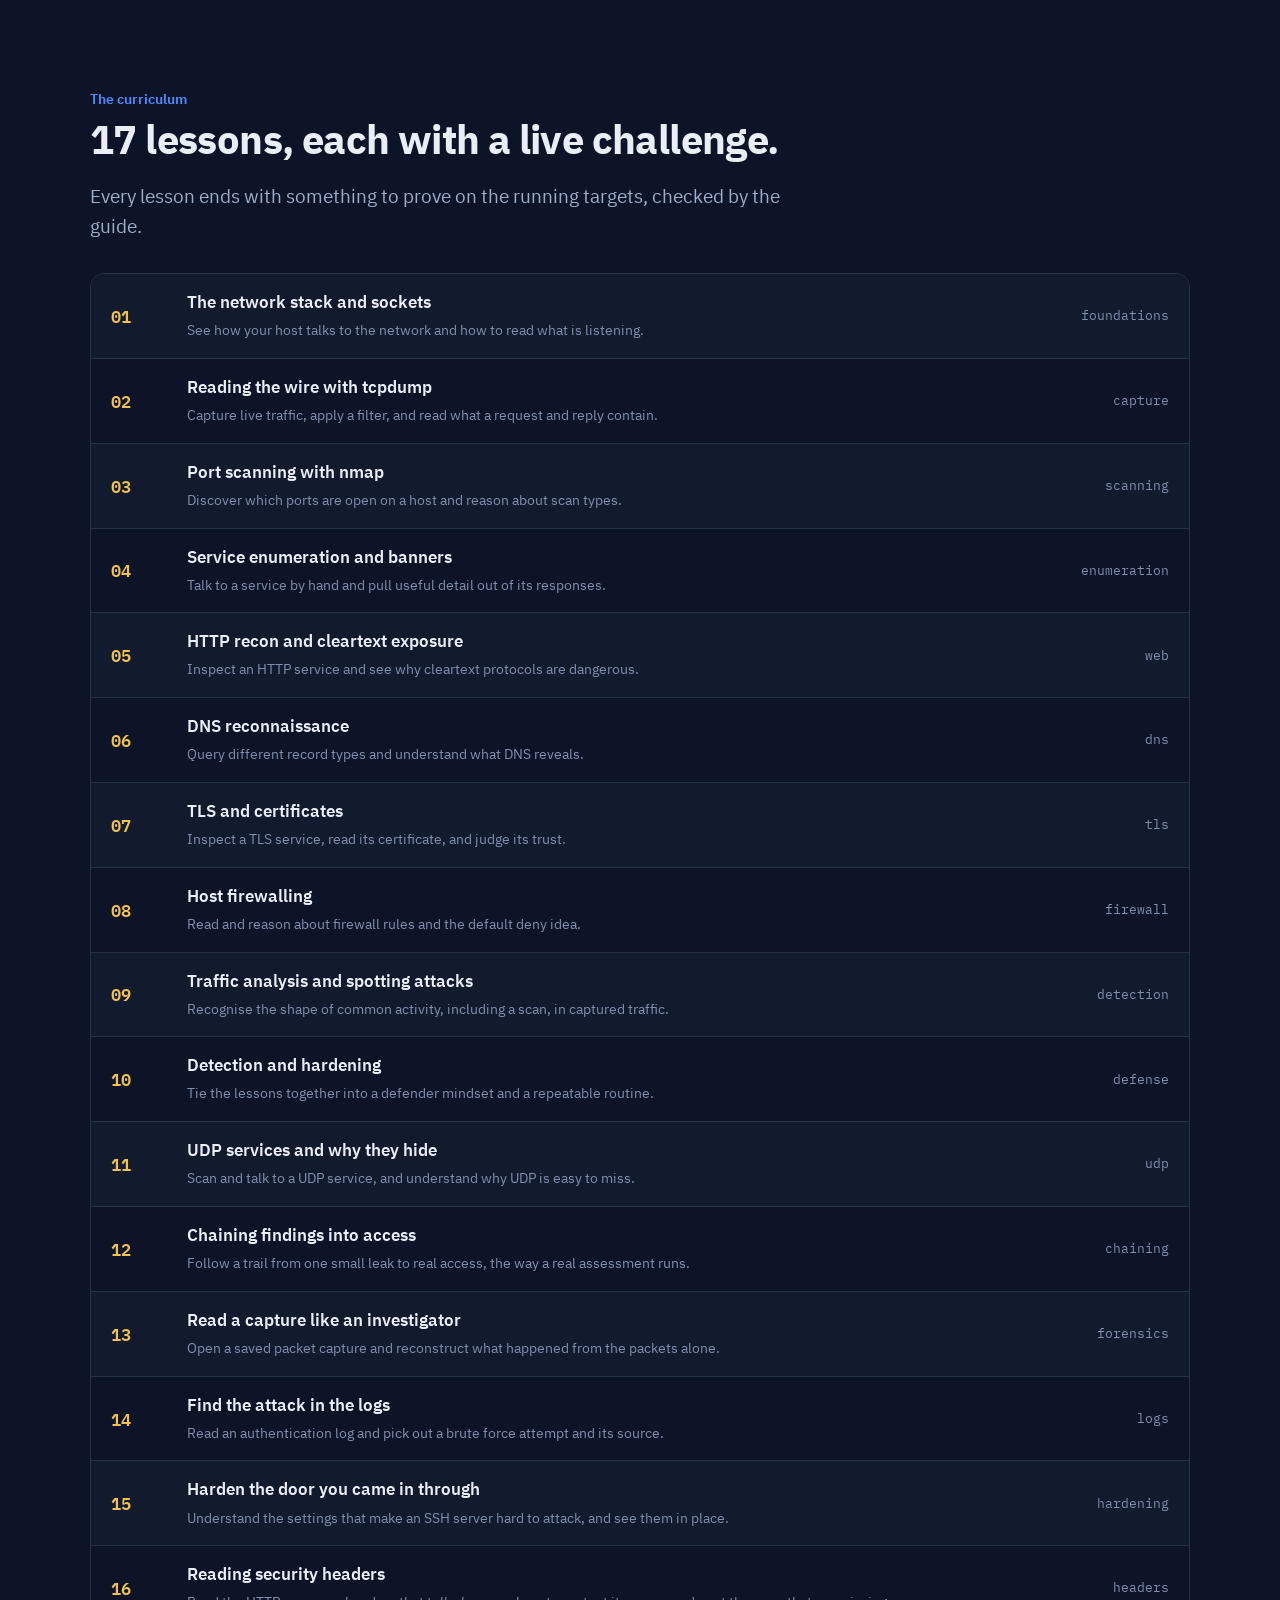
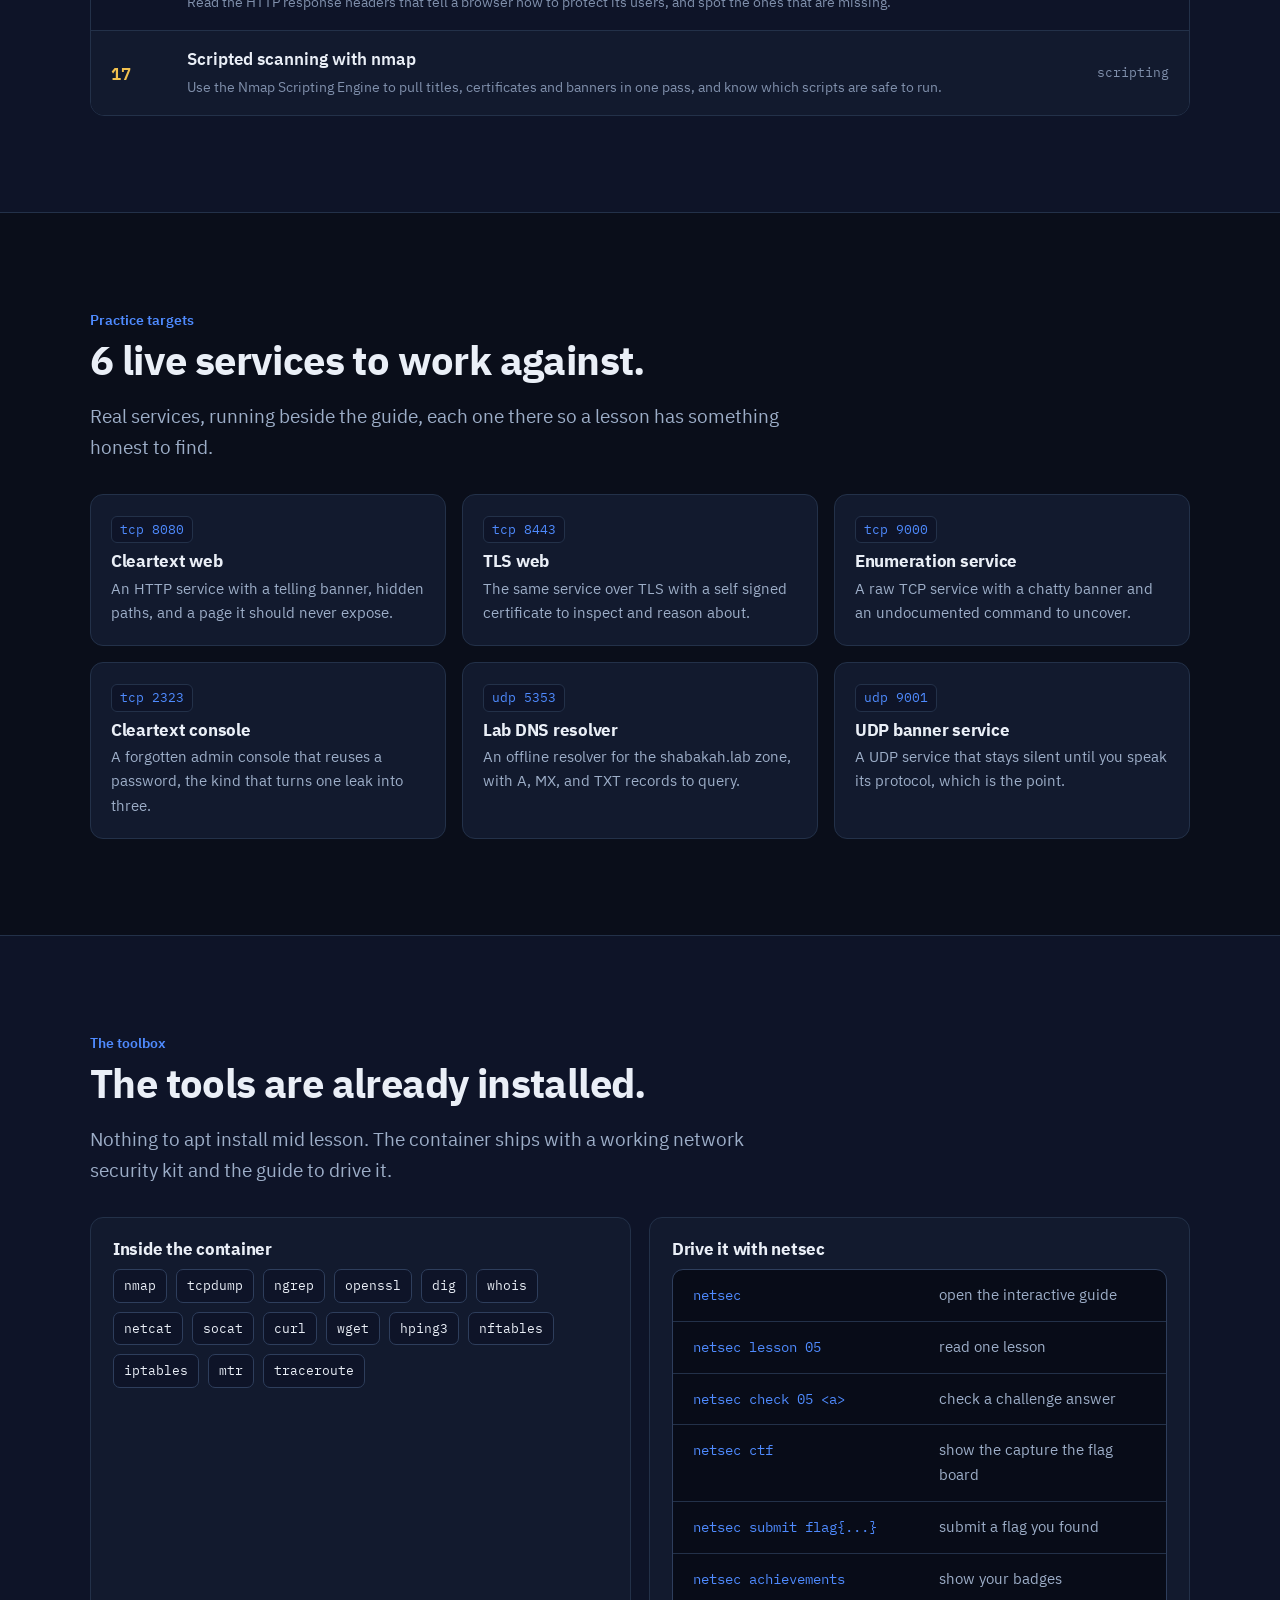
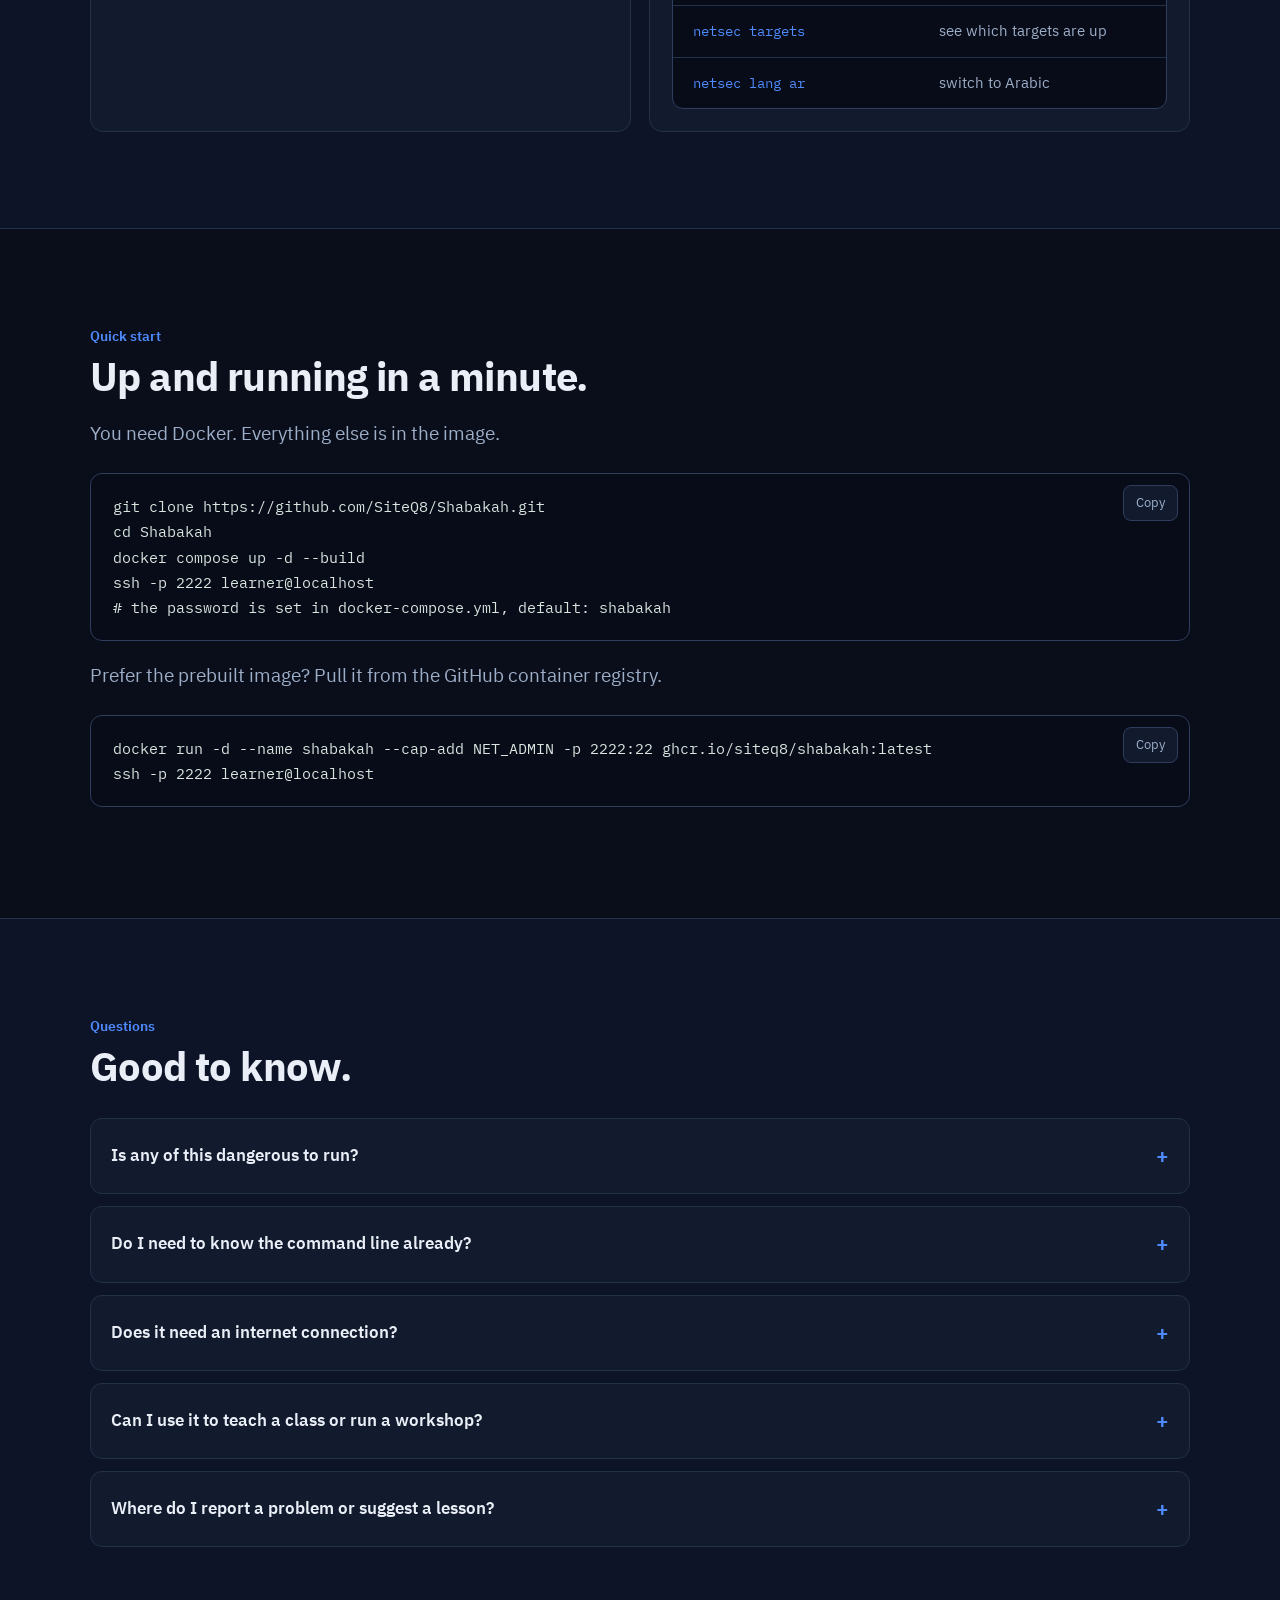
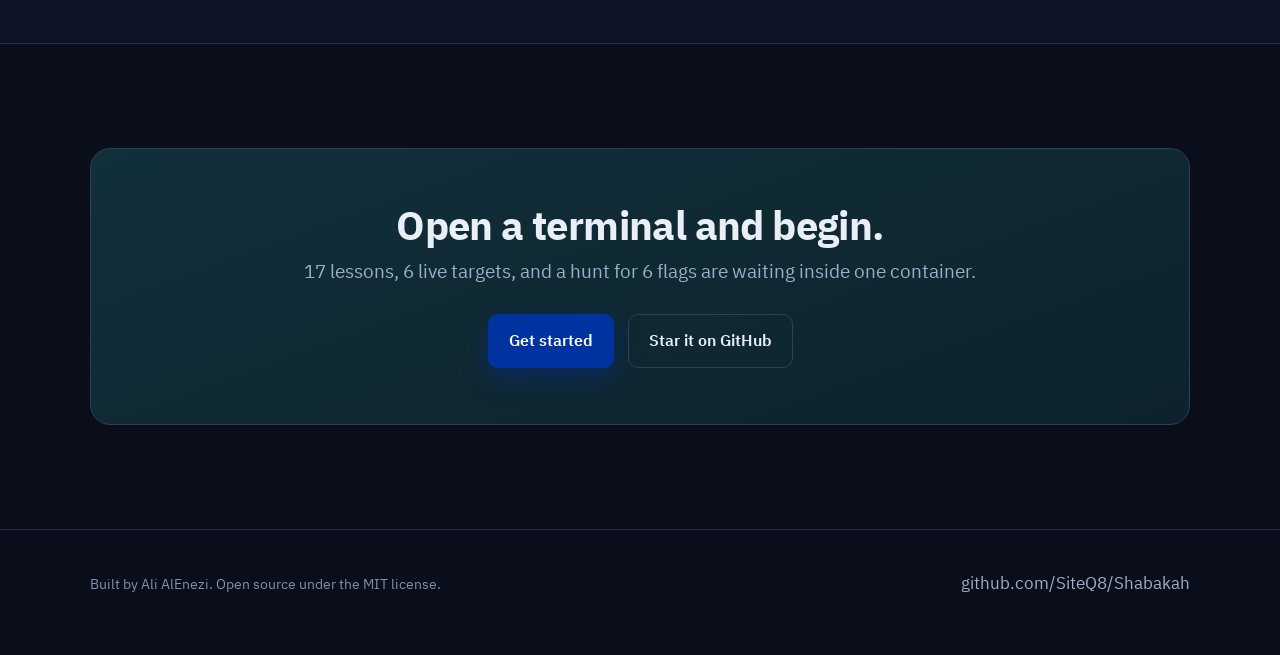
==== commit 1f32d944: "Shabakah 1.3.0: two new lessons, native Arabic, safer lab, end to end tests Adds lessons on security" ====
--- a/docs/index.html
+++ b/docs/index.html
@@ -4,13 +4,34 @@
 <meta charset="utf-8">
 <meta name="viewport" content="width=device-width, initial-scale=1">
 <title>Shabakah (شبكة): a network security lab you SSH into</title>
-<meta name="description" content="Shabakah is a self contained Docker container you SSH into to learn network security by doing. Fifteen hands on lessons, six live targets, a six flag capture the flag hunt, achievements, and a guide that checks your answers. English and Arabic.">
-<meta name="theme-color" content="#0B141B">
+<meta name="description" content="Shabakah is an isolated Docker lab you SSH into to learn network security by doing: 17 hands on lessons, 6 live practice services, a 6 flag capture the flag hunt, achievements, and a guide that checks your answers. English and Arabic.">
+<meta name="theme-color" content="#0A0E1A">
 <meta property="og:type" content="website">
 <meta property="og:title" content="Shabakah (شبكة): a network security lab you SSH into">
-<meta property="og:description" content="Fifteen lessons, six live targets, a capture the flag hunt, and a guide that checks your work. English and Arabic.">
+<meta property="og:description" content="17 lessons, 6 live practice services, a capture the flag hunt, and a guide that checks your work. English and Arabic.">
 <meta property="og:url" content="https://shabakah.3li.info/">
 <link rel="canonical" href="https://shabakah.3li.info/">
+<link rel="alternate" hreflang="en" href="https://shabakah.3li.info/?lang=en">
+<link rel="alternate" hreflang="ar" href="https://shabakah.3li.info/?lang=ar">
+<link rel="alternate" hreflang="x-default" href="https://shabakah.3li.info/">
+<meta property="og:image" content="https://shabakah.3li.info/og.png">
+<meta property="og:image:width" content="1200">
+<meta property="og:image:height" content="630">
+<meta property="og:image:alt" content="Shabakah, a network security lab you SSH into">
+<meta property="og:locale" content="en_US">
+<meta property="og:locale:alternate" content="ar_AR">
+<meta name="twitter:card" content="summary_large_image">
+<meta name="twitter:title" content="Shabakah (شبكة): a network security lab you SSH into">
+<meta name="twitter:description" content="17 lessons, 6 live practice services, a capture the flag hunt, and a guide that checks your work. English and Arabic.">
+<meta name="twitter:image" content="https://shabakah.3li.info/og.png">
+<script type="application/ld+json">
+{"@context":"https://schema.org","@type":"SoftwareApplication","name":"Shabakah","alternateName":"شبكة",
+"url":"https://shabakah.3li.info/","codeRepository":"https://github.com/SiteQ8/Shabakah",
+"applicationCategory":"EducationalApplication","operatingSystem":"Linux, macOS, Windows (Docker)",
+"softwareVersion":"1.3.0","license":"https://opensource.org/licenses/MIT","inLanguage":["en","ar"],
+"offers":{"@type":"Offer","price":"0","priceCurrency":"USD"},
+"author":{"@type":"Person","name":"Ali AlEnezi","url":"https://github.com/SiteQ8"}}
+</script>
 <link rel="icon" href="data:image/svg+xml,%3Csvg xmlns='http://www.w3.org/2000/svg' viewBox='0 0 64 64'%3E%3Crect width='64' height='64' rx='12' fill='%230A0E1A'/%3E%3Cpath d='M16 44 L32 20 L48 44 M16 44 L48 44' stroke='%234F8BFF' stroke-width='3' fill='none' stroke-linejoin='round'/%3E%3Ccircle cx='16' cy='44' r='5' fill='%23F2C14E'/%3E%3Ccircle cx='32' cy='20' r='5' fill='%23F2C14E'/%3E%3Ccircle cx='48' cy='44' r='5' fill='%23F2C14E'/%3E%3C/svg%3E">
 <link rel="preconnect" href="https://fonts.googleapis.com">
 <link rel="preconnect" href="https://fonts.gstatic.com" crossorigin>
@@ -18,7 +39,7 @@
 <style>
 :root{
   --bg:#0A0E1A; --bg-2:#0E1428; --panel:#121A2E; --panel-2:#182238;
-  --ink:#EAEFF7; --ink-2:#9DAEC8; --ink-3:#6C7C99;
+  --ink:#EAEFF7; --ink-2:#9DAEC8; --ink-3:#8090AC;
   --rule:#233149; --rule-2:#2E3E5C;
   --brand:#0033a0; --wire:#4F8BFF; --wire-2:#0033a0; --signal:#F2C14E; --coral:#FF8A6B; --violet:#B79CEB;
   --term-bg:#080C18; --term-fg:#D9E6E0; --term-dim:#6E8791;
@@ -30,6 +51,21 @@
 *{box-sizing:border-box}
 html{scroll-behavior:smooth}
 @media (prefers-reduced-motion:reduce){html{scroll-behavior:auto}}
+:root{--ease-out:cubic-bezier(0.23, 1, 0.32, 1)}
+.js .reveal{opacity:0;transform:translateY(24px);transition:opacity 700ms var(--ease-out),transform 700ms var(--ease-out)}
+.js .reveal.in{opacity:1;transform:none}
+.btn,.copybtn,.shot-tabs button,.lang button{transition:transform 160ms var(--ease-out),background-color 150ms ease,border-color 150ms ease,color 150ms ease}
+.btn:active,.copybtn:active,.shot-tabs button:active,.lang button:active{transform:scale(0.97)}
+.card,.flag,.target,.step{transition:transform 220ms var(--ease-out),border-color 150ms ease}
+.shot-stage img{transition:opacity 200ms ease}
+@media (hover:hover) and (pointer:fine){
+  .card:hover,.flag:hover,.target:hover,.step:hover{transform:translateY(-3px);border-color:var(--rule-2)}
+  .btn-ghost:hover{transform:translateY(-1px)}
+}
+@media (prefers-reduced-motion:reduce){
+  .js .reveal{transform:none;transition:opacity 300ms ease}
+  .card:hover,.flag:hover,.target:hover,.step:hover,.btn-ghost:hover{transform:none}
+}
 body{margin:0;background:var(--bg);color:var(--ink);font-family:var(--sans);font-size:17px;line-height:1.65;-webkit-font-smoothing:antialiased;
   background-image:radial-gradient(1100px 560px at 80% -10%,rgba(0,51,160,.30),transparent 60%),radial-gradient(820px 480px at 6% 2%,rgba(242,193,78,.05),transparent 55%);background-attachment:fixed}
 main[lang="ar"]{font-family:var(--sans-ar);line-height:2;letter-spacing:0}
@@ -91,7 +127,7 @@
 .term .dots{display:flex;gap:6px}
 .term .dots i{width:11px;height:11px;border-radius:50%;display:block}
 .d1{background:#ff5f57}.d2{background:#febc2e}.d3{background:#28c840}
-.term .ttl{color:var(--term-dim);font-size:.8rem;margin-inline-start:6px}
+.term .ttl{color:#8090AC;font-size:.8125rem;margin-inline-start:6px}
 .term .body{padding:16px 18px;font-size:.82rem;line-height:1.6;color:var(--term-fg);white-space:pre-wrap;min-height:340px;direction:ltr;text-align:left}
 .term .body .p{color:#5FD3C6}.term .body .u{color:var(--signal)}.term .body .g{color:#7ce0b3}.term .body .d{color:var(--term-dim)}.term .body .c{color:#5FD3C6}
 .cursor{display:inline-block;width:9px;height:1.05em;background:#5FD3C6;vertical-align:-2px;animation:blink 1.1s steps(1) infinite}
@@ -122,7 +158,7 @@
 .card.feature-lead{background:linear-gradient(155deg,#13285e,#0e1628);border-color:var(--rule-2)}
 .card.feature-lead .ic{border-color:var(--wire-2)}
 .tagrow{display:flex;gap:8px;flex-wrap:wrap;margin-top:16px}
-.tag{font-family:var(--mono);font-size:.75rem;color:var(--ink-2);background:var(--bg-2);border:1px solid var(--rule);border-radius:6px;padding:3px 9px}
+.tag{font-family:var(--mono);font-size:.8125rem;color:var(--ink-2);background:var(--bg-2);border:1px solid var(--rule);border-radius:6px;padding:3px 9px}
 
 .shots{margin-top:34px}
 .shot-tabs{display:flex;gap:8px;flex-wrap:wrap;margin-bottom:16px}
@@ -148,13 +184,13 @@
 .lrow .lid{font-family:var(--mono);color:var(--signal);font-weight:600}
 .lrow .lt{font-weight:600;color:var(--ink)}
 .lrow .ld{color:var(--ink-3);font-size:.9rem;display:block;font-weight:400;margin-top:2px}
-.lrow .lmeta{font-family:var(--mono);font-size:.78rem;color:var(--ink-3);white-space:nowrap}
+.lrow .lmeta{font-family:var(--mono);font-size:.8125rem;color:var(--ink-3);white-space:nowrap}
 main[lang="ar"] .lrow{grid-template-columns:auto 1fr 60px}
 
 .tgrid{display:grid;grid-template-columns:repeat(3,1fr);gap:16px;margin-top:30px}
 .tgrid>*{min-width:0}
 .target{background:var(--panel);border:1px solid var(--rule);border-radius:13px;padding:20px}
-.target .port{font-family:var(--mono);font-size:.8rem;color:var(--wire);background:var(--bg-2);border:1px solid var(--rule);border-radius:6px;padding:2px 8px;display:inline-block;margin-bottom:10px}
+.target .port{font-family:var(--mono);font-size:.8125rem;color:var(--wire);background:var(--bg-2);border:1px solid var(--rule);border-radius:6px;padding:2px 8px;display:inline-block;margin-bottom:10px}
 .target h3{font-size:1.05rem;margin:0 0 .3em}
 .target p{color:var(--ink-2);font-size:.92rem;margin:0}
 
@@ -217,6 +253,7 @@
 }
 
 </style>
+<script>document.documentElement.classList.add('js');</script>
 </head>
 <body>
 
@@ -247,7 +284,7 @@
   <div>
     <p class="eyebrow">Open source network security lab</p>
     <h1>A network security lab you SSH into.</h1>
-    <p class="lead">Shabakah is one self contained Docker container. You start it, you SSH in, and a bilingual guide walks you through fifteen hands on lessons against real services running beside it. Every challenge is checked live, so you learn by doing, not by reading.</p>
+    <p class="lead">Shabakah is one self contained Docker container. You start it, you SSH in, and a bilingual guide walks you through <!--n:lessons-->17<!--/n--> hands on lessons against real services running beside it. Every challenge is checked live, so you learn by doing, not by reading.</p>
     <div class="cta">
       <a class="btn btn-primary" href="#start">
         <svg viewBox="0 0 24 24" fill="none" stroke="currentColor" stroke-width="2"><path d="M4 17l6-6-6-6"/><path d="M12 19h8"/></svg>
@@ -256,14 +293,14 @@
       <a class="btn btn-ghost" href="https://github.com/SiteQ8/Shabakah">View on GitHub</a>
     </div>
     <div class="facts">
-      <div class="fact"><b>15</b><span>hands on lessons</span></div>
-      <div class="fact"><b>6</b><span>live targets</span></div>
-      <div class="fact"><b>6</b><span>flags to capture</span></div>
-      <div class="fact"><b>110</b><span>points on offer</span></div>
+      <div class="fact"><b><!--n:lessons-->17<!--/n--></b><span>hands on lessons</span></div>
+      <div class="fact"><b><!--n:targets-->6<!--/n--></b><span>live targets</span></div>
+      <div class="fact"><b><!--n:flags-->6<!--/n--></b><span>flags to capture</span></div>
+      <div class="fact"><b><!--n:points-->110<!--/n--></b><span>points on offer</span></div>
       <div class="fact"><b>2</b><span>languages</span></div>
     </div>
   </div>
-  <div class="term" aria-hidden="true">
+  <div class="term" data-ui aria-hidden="true">
     <div class="tbar"><span class="dots"><i class="d1"></i><i class="d2"></i><i class="d3"></i></span><span class="ttl">learner@shabakah: ~</span></div>
     <div class="body" id="hero-term"></div>
   </div>
@@ -296,7 +333,7 @@
     <div class="card k-nar">
       <div class="ic"><svg viewBox="0 0 24 24"><path d="M12 2l3 6 6 .8-4.5 4.2L18 20l-6-3.4L6 20l1.5-7L3 8.8 9 8z"/></svg></div>
       <h3>Capture the flag</h3>
-      <p>Six flags are hidden across the targets, each reachable with the tools in the box. Hunt them, submit them, watch your score climb to a hundred and ten.</p>
+      <p><!--n:flags-->6<!--/n--> flags are hidden across the targets, each reachable with the tools in the box. Hunt them, submit them, watch your score climb to <!--n:points-->110<!--/n-->.</p>
     </div>
     <div class="card k-third">
       <div class="ic"><svg viewBox="0 0 24 24"><circle cx="12" cy="8" r="5"/><path d="M8 14l-2 8 6-3 6 3-2-8"/></svg></div>
@@ -348,7 +385,7 @@
 <!-- CTF -->
 <section id="ctf"><div class="wrap">
   <p class="eyebrow">Capture the flag</p>
-  <h2>Six flags. A hundred and ten points. One container.</h2>
+  <h2><!--n:flags-->6<!--/n--> flags. <!--n:points-->110<!--/n--> points. One container.</h2>
   <p class="lead">Each flag sits somewhere a careless operator would leave it, and each is reachable with a tool you already have. Find one, then run <code>netsec submit flag{...}</code>.</p>
   <div class="flaglist">
     <div class="flag"><span class="pts">10 pt</span><div><h3>Recon rookie</h3><p>The web service has a page it should not. A first curl finds it.</p></div></div>
@@ -359,37 +396,40 @@
     <div class="flag"><span class="pts">20 pt</span><div><h3>Hidden in plain sight</h3><p>The TLS certificate carries a field it never should. Read the whole subject, not just the common name.</p></div></div>
     <div class="flag"><span class="pts">110 pt</span><div><h3>Clean board</h3><p>Capture all five and the master badge is yours. Track it any time with <code>netsec ctf</code>.</p></div></div>
   </div>
-  <div class="ctf-note">Lesson twelve walks the full chain, from one small leak to real access, so the hunt doubles as a lesson in how a real assessment actually runs.</div>
+  <div class="ctf-note">Lesson 12 walks the full chain, from one small leak to real access, so the hunt doubles as a lesson in how a real assessment actually runs.</div>
 </div></section>
 
 <!-- LESSONS -->
 <section class="band" id="lessons"><div class="wrap">
   <p class="eyebrow">The curriculum</p>
-  <h2>Fifteen lessons, each with a live challenge.</h2>
+  <h2><!--n:lessons-->17<!--/n--> lessons, each with a live challenge.</h2>
   <p class="lead">Every lesson ends with something to prove on the running targets, checked by the guide.</p>
-  <div class="lessons">
-    <div class="lrow"><span class="lid">01</span><span class="lt">The lay of the land<span class="ld">See what is listening and read the shape of the host</span></span><span class="lmeta">recon</span></div>
-    <div class="lrow"><span class="lid">02</span><span class="lt">Grab the banners<span class="ld">Pull service banners and the HTTP headers that give a host away</span></span><span class="lmeta">http</span></div>
-    <div class="lrow"><span class="lid">03</span><span class="lt">Scan the ports<span class="ld">Map open application ports with nmap and read the results</span></span><span class="lmeta">nmap</span></div>
-    <div class="lrow"><span class="lid">04</span><span class="lt">Enumerate a service<span class="ld">Talk to a raw TCP service and make it tell you its version</span></span><span class="lmeta">enum</span></div>
-    <div class="lrow"><span class="lid">05</span><span class="lt">Cleartext is a finding<span class="ld">Catch a password sent in the clear and understand why it matters</span></span><span class="lmeta">capture</span></div>
-    <div class="lrow"><span class="lid">06</span><span class="lt">Capture the traffic<span class="ld">Use tcpdump on the loopback and read what crosses it</span></span><span class="lmeta">tcpdump</span></div>
-    <div class="lrow"><span class="lid">07</span><span class="lt">Inspect the certificate<span class="ld">Read a TLS certificate and its subject with openssl</span></span><span class="lmeta">tls</span></div>
-    <div class="lrow"><span class="lid">08</span><span class="lt">Shape the firewall<span class="ld">Write nftables rules and watch them take effect</span></span><span class="lmeta">firewall</span></div>
-    <div class="lrow"><span class="lid">09</span><span class="lt">Resolve names<span class="ld">Query the lab DNS resolver and read every record type</span></span><span class="lmeta">dns</span></div>
-    <div class="lrow"><span class="lid">10</span><span class="lt">Think like a defender<span class="ld">Turn findings into least privilege and safer defaults</span></span><span class="lmeta">defense</span></div>
-    <div class="lrow"><span class="lid">11</span><span class="lt">UDP services and why they hide<span class="ld">Scan and speak to a UDP service that answers only when asked</span></span><span class="lmeta">udp</span></div>
-    <div class="lrow"><span class="lid">12</span><span class="lt">Chaining findings into access<span class="ld">Follow a trail from a small leak all the way to a login</span></span><span class="lmeta">chain</span></div>
-    <div class="lrow"><span class="lid">13</span><span class="lt">Read a capture like an investigator<span class="ld">Reconstruct an incident from a saved packet capture</span></span><span class="lmeta">forensics</span></div>
-    <div class="lrow"><span class="lid">14</span><span class="lt">Find the attack in the logs<span class="ld">Pick a brute force and its source out of an auth log</span></span><span class="lmeta">logs</span></div>
-    <div class="lrow"><span class="lid">15</span><span class="lt">Harden the door you came in through<span class="ld">The settings that make an SSH server hard to attack</span></span><span class="lmeta">hardening</span></div>
+  <div class="lessons"><!--lessons:en-->
+    <div class="lrow"><span class="lid">01</span><span class="lt">The network stack and sockets<span class="ld">See how your host talks to the network and how to read what is listening.</span></span><span class="lmeta">foundations</span></div>
+    <div class="lrow"><span class="lid">02</span><span class="lt">Reading the wire with tcpdump<span class="ld">Capture live traffic, apply a filter, and read what a request and reply contain.</span></span><span class="lmeta">capture</span></div>
+    <div class="lrow"><span class="lid">03</span><span class="lt">Port scanning with nmap<span class="ld">Discover which ports are open on a host and reason about scan types.</span></span><span class="lmeta">scanning</span></div>
+    <div class="lrow"><span class="lid">04</span><span class="lt">Service enumeration and banners<span class="ld">Talk to a service by hand and pull useful detail out of its responses.</span></span><span class="lmeta">enumeration</span></div>
+    <div class="lrow"><span class="lid">05</span><span class="lt">HTTP recon and cleartext exposure<span class="ld">Inspect an HTTP service and see why cleartext protocols are dangerous.</span></span><span class="lmeta">web</span></div>
+    <div class="lrow"><span class="lid">06</span><span class="lt">DNS reconnaissance<span class="ld">Query different record types and understand what DNS reveals.</span></span><span class="lmeta">dns</span></div>
+    <div class="lrow"><span class="lid">07</span><span class="lt">TLS and certificates<span class="ld">Inspect a TLS service, read its certificate, and judge its trust.</span></span><span class="lmeta">tls</span></div>
+    <div class="lrow"><span class="lid">08</span><span class="lt">Host firewalling<span class="ld">Read and reason about firewall rules and the default deny idea.</span></span><span class="lmeta">firewall</span></div>
+    <div class="lrow"><span class="lid">09</span><span class="lt">Traffic analysis and spotting attacks<span class="ld">Recognise the shape of common activity, including a scan, in captured traffic.</span></span><span class="lmeta">detection</span></div>
+    <div class="lrow"><span class="lid">10</span><span class="lt">Detection and hardening<span class="ld">Tie the lessons together into a defender mindset and a repeatable routine.</span></span><span class="lmeta">defense</span></div>
+    <div class="lrow"><span class="lid">11</span><span class="lt">UDP services and why they hide<span class="ld">Scan and talk to a UDP service, and understand why UDP is easy to miss.</span></span><span class="lmeta">udp</span></div>
+    <div class="lrow"><span class="lid">12</span><span class="lt">Chaining findings into access<span class="ld">Follow a trail from one small leak to real access, the way a real assessment runs.</span></span><span class="lmeta">chaining</span></div>
+    <div class="lrow"><span class="lid">13</span><span class="lt">Read a capture like an investigator<span class="ld">Open a saved packet capture and reconstruct what happened from the packets alone.</span></span><span class="lmeta">forensics</span></div>
+    <div class="lrow"><span class="lid">14</span><span class="lt">Find the attack in the logs<span class="ld">Read an authentication log and pick out a brute force attempt and its source.</span></span><span class="lmeta">logs</span></div>
+    <div class="lrow"><span class="lid">15</span><span class="lt">Harden the door you came in through<span class="ld">Understand the settings that make an SSH server hard to attack, and see them in place.</span></span><span class="lmeta">hardening</span></div>
+    <div class="lrow"><span class="lid">16</span><span class="lt">Reading security headers<span class="ld">Read the HTTP response headers that tell a browser how to protect its users, and spot the ones that are missing.</span></span><span class="lmeta">headers</span></div>
+    <div class="lrow"><span class="lid">17</span><span class="lt">Scripted scanning with nmap<span class="ld">Use the Nmap Scripting Engine to pull titles, certificates and banners in one pass, and know which scripts are safe to run.</span></span><span class="lmeta">scripting</span></div>
+    <!--/lessons-->
   </div>
 </div></section>
 
 <!-- TARGETS -->
 <section id="targets"><div class="wrap">
   <p class="eyebrow">Practice targets</p>
-  <h2>Six live services to work against.</h2>
+  <h2><!--n:targets-->6<!--/n--> live services to work against.</h2>
   <p class="lead">Real services, running beside the guide, each one there so a lesson has something honest to find.</p>
   <div class="tgrid">
     <div class="target"><span class="port">tcp 8080</span><h3>Cleartext web</h3><p>An HTTP service with a telling banner, hidden paths, and a page it should never expose.</p></div>
@@ -459,7 +499,7 @@
 
 <section><div class="wrap"><div class="closer">
   <h2>Open a terminal and begin.</h2>
-  <p class="lead">Fifteen lessons, six live targets, and a hunt for six flags are waiting inside one container.</p>
+  <p class="lead"><!--n:lessons-->17<!--/n--> lessons, <!--n:targets-->6<!--/n--> live targets, and a hunt for <!--n:flags-->6<!--/n--> flags are waiting inside one container.</p>
   <div class="cta" style="justify-content:center">
     <a class="btn btn-primary" href="#start">Get started</a>
     <a class="btn btn-ghost" href="https://github.com/SiteQ8/Shabakah">Star it on GitHub</a>
@@ -480,20 +520,20 @@
   <div>
     <p class="eyebrow">مشروع مفتوح المصدر لأمن الشبكات</p>
     <h1>مختبر لأمن الشبكات في&nbsp;جهازك!</h1>
-    <p class="lead">شبكة مختبرٌ متكامل لأمن الشبكات يعمل في بيئة Docker معزولة على جهازك وحده، تشغّله وتدخل إليه عبر SSH فيستقبلك مرشد بالعربية والإنجليزية ويسير بك في خمسة عشر درسا تطبيقيا على خدمات حقيقية تعمل داخله، ويصحّح لك كل تمرين لحظة تنفيذه فتتعلّم بيدك لا بعينك.</p>
+    <p class="lead">شبكة مختبرٌ متكامل لأمن الشبكات يعمل في بيئة Docker معزولة على جهازك وحده، تشغّله وتدخل إليه عبر SSH فيستقبلك مرشد بالعربية والإنجليزية ويسير بك في <!--ar:lesson_applied:lessons-->17 درسا تطبيقيا<!--/ar--> على خدمات حقيقية تعمل داخله، ويصحّح لك كل تمرين لحظة تنفيذه فتتعلّم بيدك لا بعينك.</p>
     <div class="cta">
       <a class="btn btn-primary" href="#start-ar">ابدأ الآن</a>
       <a class="btn btn-ghost" href="https://github.com/SiteQ8/Shabakah">شاهده على GitHub</a>
     </div>
     <div class="facts">
-      <div class="fact"><b>15</b><span>درسا تطبيقيا</span></div>
-      <div class="fact"><b>6</b><span>أهداف للتدريب</span></div>
-      <div class="fact"><b>6</b><span>تحديات مخفية</span></div>
-      <div class="fact"><b>110</b><span>نقطة</span></div>
+      <div class="fact"><b><!--n:lessons-->17<!--/n--></b><span><!--arnoun:lesson_applied:lessons-->درسا تطبيقيا<!--/arnoun--></span></div>
+      <div class="fact"><b><!--n:targets-->6<!--/n--></b><span><!--arnoun:target:targets-->أهداف للتدريب<!--/arnoun--></span></div>
+      <div class="fact"><b><!--n:flags-->6<!--/n--></b><span><!--arnoun:code_hidden:flags-->تحديات مخفية<!--/arnoun--></span></div>
+      <div class="fact"><b><!--n:points-->110<!--/n--></b><span><!--arnoun:point:points-->نقاط<!--/arnoun--></span></div>
       <div class="fact"><b>2</b><span>لغتان</span></div>
     </div>
   </div>
-  <div class="term" aria-hidden="true">
+  <div class="term" data-ui aria-hidden="true">
     <div class="tbar"><span class="dots"><i class="d1"></i><i class="d2"></i><i class="d3"></i></span><span class="ttl">learner@shabakah: ~</span></div>
     <div class="body" id="hero-term-ar"></div>
   </div>
@@ -526,7 +566,7 @@
     <div class="card k-nar">
       <div class="ic"><svg viewBox="0 0 24 24"><path d="M12 2l3 6 6 .8-4.5 4.2L18 20l-6-3.4L6 20l1.5-7L3 8.8 9 8z"/></svg></div>
       <h3>تحديات مخفية</h3>
-      <p>خبّأنا في المختبر ستة رموز سرية، تكشف كل واحد منها بأدواتك ثم تسلّمه لترفع نتيجتك حتى مئة وعشر نقاط.</p>
+      <p>خبّأنا في المختبر <!--ar:code:flags-->6 رموز سرية<!--/ar-->، تكشف كل واحد منها بأدواتك ثم تسلّمه لترفع نتيجتك حتى <!--ar:point:points-->110 نقاط<!--/ar-->.</p>
     </div>
     <div class="card k-third">
       <div class="ic"><svg viewBox="0 0 24 24"><circle cx="12" cy="8" r="5"/><path d="M8 14l-2 8 6-3 6 3-2-8"/></svg></div>
@@ -570,7 +610,7 @@
       <button role="tab" aria-selected="false" data-shot="targets">الأهداف</button>
       <button role="tab" aria-selected="false" data-shot="cheat">الأوامر السريعة</button>
     </div>
-    <div class="shot-stage"><img id="shot-img-ar" src="screenshots/menu.png" alt="مرشد شبكة كما يظهر بعد تسجيل الدخول"></div>
+    <div class="shot-stage"><img id="shot-img-ar" src="screenshots/ar/menu.png" alt="مرشد شبكة كما يظهر بعد تسجيل الدخول"></div>
     <p class="shot-cap" id="shot-cap-ar">يستقبلك المرشد فور دخولك ويتذكّر أين وصلت.</p>
   </div>
 </div></section>
@@ -578,8 +618,8 @@
 <!-- CTF -->
 <section id="ctf-ar"><div class="wrap">
   <p class="eyebrow">تحديات المختبر</p>
-  <h2>ابحث عن ستة رموز سرية واجمع مئة وعشر نقاط.</h2>
-  <p class="lead">التقاط الأعلام أسلوب تدريب معروف في الأمن السيبراني، خبّأنا فيه ستة رموز سرية داخل المختبر، ترك كلَّ واحد منها مشرف مهمل في مكان ما كان ينبغي أن يظهر فيه، فمهمتك أن تكشفه بالأدوات التي بين يديك ثم تسلّمه بالأمر <code>netsec submit flag{...}</code> لتكسب نقاطه.</p>
+  <h2>ابحث عن <!--ar:code:flags-->6 رموز سرية<!--/ar--> واجمع <!--ar:point:points-->110 نقاط<!--/ar-->.</h2>
+  <p class="lead">التقاط الأعلام أسلوب تدريب معروف في الأمن السيبراني، خبّأنا فيه <!--ar:code:flags-->6 رموز سرية<!--/ar--> داخل المختبر، ترك كلَّ واحد منها مشرف مهمل في مكان ما كان ينبغي أن يظهر فيه، فمهمتك أن تكشفه بالأدوات التي بين يديك ثم تسلّمه بالأمر <code>netsec submit flag{...}</code> لتكسب نقاطه.</p>
   <div class="flaglist">
     <div class="flag"><span class="pts">10 نقاط</span><div><h3>مستكشف مبتدئ</h3><p>خدمة الويب تُخفي صفحة ما كان ينبغي أن تظهر، يكشفها أول طلب بـ curl.</p></div></div>
     <div class="flag"><span class="pts">10 نقاط</span><div><h3>قارئ المصدر</h3><p>الصفحة الرئيسة تُخفي ملاحظة في مصدر HTML لا في النص الذي أمامك.</p></div></div>
@@ -595,31 +635,34 @@
 <!-- LESSONS -->
 <section class="band" id="lessons-ar"><div class="wrap">
   <p class="eyebrow">المنهج</p>
-  <h2>خمسة عشر درسا، ولكل درس تمرين يُختبر مباشرة.</h2>
+  <h2><!--ar:lesson:lessons-->17 درسا<!--/ar-->، ولكل درس تمرين يُختبر مباشرة.</h2>
   <p class="lead">ينتهي كل درس بتطبيق عملي على الأهداف يتحقق منه المرشد بنفسه.</p>
-  <div class="lessons">
-    <div class="lrow"><span class="lid">01</span><span class="lt">تعرّف على المضيف<span class="ld">اكتشف الخدمات التي تستمع، واقرأ ملامح المضيف من بعيد</span></span><span class="lmeta">استطلاع</span></div>
-    <div class="lrow"><span class="lid">02</span><span class="lt">التقط اللافتات<span class="ld">استخرج لافتات الخدمات وترويسات HTTP التي تفضح المضيف</span></span><span class="lmeta">http</span></div>
-    <div class="lrow"><span class="lid">03</span><span class="lt">افحص المنافذ<span class="ld">امسح المنافذ المفتوحة بأداة nmap واقرأ نتائجها</span></span><span class="lmeta">nmap</span></div>
-    <div class="lrow"><span class="lid">04</span><span class="lt">عدّد الخدمة<span class="ld">خاطب خدمة TCP مباشرة واجعلها تفصح عن إصدارها</span></span><span class="lmeta">تعداد</span></div>
-    <div class="lrow"><span class="lid">05</span><span class="lt">النص الصريح ثغرة<span class="ld">التقط كلمة مرور مرسلة بنص صريح، وافهم لماذا يُعدّ ذلك ثغرة</span></span><span class="lmeta">التقاط</span></div>
-    <div class="lrow"><span class="lid">06</span><span class="lt">راقب الحركة<span class="ld">راقب حركة الشبكة بـ tcpdump على واجهة الاسترجاع، واقرأ ما يمرّ عبرها</span></span><span class="lmeta">tcpdump</span></div>
-    <div class="lrow"><span class="lid">07</span><span class="lt">افحص الشهادة<span class="ld">افحص شهادة TLS وحقل الموضوع فيها بأداة openssl</span></span><span class="lmeta">tls</span></div>
-    <div class="lrow"><span class="lid">08</span><span class="lt">اضبط الجدار الناري<span class="ld">اكتب قواعد بـ nftables وراقب أثرها مباشرة</span></span><span class="lmeta">جدار</span></div>
-    <div class="lrow"><span class="lid">09</span><span class="lt">حلّل الأسماء<span class="ld">استعلم خادم DNS في المختبر واقرأ مختلف أنواع سجلاته</span></span><span class="lmeta">dns</span></div>
-    <div class="lrow"><span class="lid">10</span><span class="lt">فكّر كمدافع<span class="ld">وظّف ما اكتشفته لبناء دفاع بمبدأ أقل امتياز وإعدادات أكثر أمانا</span></span><span class="lmeta">دفاع</span></div>
-    <div class="lrow"><span class="lid">11</span><span class="lt">خدمات UDP ولماذا تختبئ<span class="ld">امسح خدمة UDP لا تردّ إلا إذا خاطبتها، وتعلّم كيف تكشفها</span></span><span class="lmeta">udp</span></div>
-    <div class="lrow"><span class="lid">12</span><span class="lt">اربط النتائج للوصول<span class="ld">تتبّع الخيط من تسريب صغير حتى تسجيل دخول كامل</span></span><span class="lmeta">سلسلة</span></div>
-    <div class="lrow"><span class="lid">13</span><span class="lt">حلّل الالتقاط كمحقّق<span class="ld">أعد بناء ما جرى من ملف التقاط محفوظ</span></span><span class="lmeta">تحقيق</span></div>
-    <div class="lrow"><span class="lid">14</span><span class="lt">اعثر على الهجوم في السجلات<span class="ld">اكشف هجوم تخمين كلمات المرور ومصدره من سجل المصادقة</span></span><span class="lmeta">سجلات</span></div>
-    <div class="lrow"><span class="lid">15</span><span class="lt">حصّن الباب الذي دخلت منه<span class="ld">طبّق إعدادات تجعل اختراق خادم SSH أصعب</span></span><span class="lmeta">تحصين</span></div>
+  <div class="lessons"><!--lessons:ar-->
+    <div class="lrow"><span class="lid">01</span><span class="lt">طبقات الشبكة والمقابس<span class="ld">تعلّم كيف يتصل جهازك بالشبكة، وكيف تتعرّف على الخدمات التي تستمع على منافذه.</span></span><span class="lmeta">الأساسيات</span></div>
+    <div class="lrow"><span class="lid">02</span><span class="lt">التقاط الحزم وقراءتها باستخدام tcpdump<span class="ld">التقط حركة الشبكة لحظة مرورها، وحدّد بمرشّح ما تريد الاحتفاظ به منها، ثم اقرأ ما يحمله الطلب والاستجابة.</span></span><span class="lmeta">التقاط الحزم</span></div>
+    <div class="lrow"><span class="lid">03</span><span class="lt">مسح المنافذ باستخدام nmap<span class="ld">اكتشف المنافذ المفتوحة على الجهاز، وافهم الفرق بين أنواع المسح ومتى تستخدم كلا منها.</span></span><span class="lmeta">مسح المنافذ</span></div>
+    <div class="lrow"><span class="lid">04</span><span class="lt">تعداد الخدمات وقراءة لافتاتها<span class="ld">تواصل مع الخدمة يدويا، واستخلص من استجاباتها تفاصيل مفيدة.</span></span><span class="lmeta">تعداد الخدمات</span></div>
+    <div class="lrow"><span class="lid">05</span><span class="lt">استطلاع خدمات HTTP ومخاطر النص الصريح<span class="ld">افحص خدمة HTTP، وتبيّن بنفسك خطورة البروتوكولات التي تنقل البيانات بنص صريح.</span></span><span class="lmeta">الويب</span></div>
+    <div class="lrow"><span class="lid">06</span><span class="lt">الاستطلاع عبر نظام أسماء النطاقات<span class="ld">استعلم عن أنواع مختلفة من السجلات، وافهم ما يكشفه نظام أسماء النطاقات من معلومات.</span></span><span class="lmeta">أسماء النطاقات</span></div>
+    <div class="lrow"><span class="lid">07</span><span class="lt">بروتوكول TLS والشهادات الرقمية<span class="ld">افحص خدمة تعمل ببروتوكول TLS واقرأ شهادتها، ثم احكم على مدى جدارتها بالثقة.</span></span><span class="lmeta">الشهادات الرقمية</span></div>
+    <div class="lrow"><span class="lid">08</span><span class="lt">الجدار الناري على مستوى المضيف<span class="ld">اقرأ قواعد الجدار الناري وافهم منطقها، وتعرّف على فكرة المنع الافتراضي.</span></span><span class="lmeta">الجدار الناري</span></div>
+    <div class="lrow"><span class="lid">09</span><span class="lt">تحليل حركة الشبكة ورصد الهجمات<span class="ld">ميّز ملامح النشاط الشائع في حركة الشبكة الملتقطة، ومنها مسح المنافذ.</span></span><span class="lmeta">الكشف</span></div>
+    <div class="lrow"><span class="lid">10</span><span class="lt">الكشف والتحصين<span class="ld">اربط الدروس السابقة بعضها ببعض لتكوّن طريقة تفكير المدافع وخطوات ثابتة تعيدها على أي مضيف.</span></span><span class="lmeta">الدفاع</span></div>
+    <div class="lrow"><span class="lid">11</span><span class="lt">خدمات UDP ولماذا تختبئ<span class="ld">افحص خدمة UDP وخاطبها وافهم لماذا يسهل تفويتها.</span></span><span class="lmeta">بروتوكول UDP</span></div>
+    <div class="lrow"><span class="lid">12</span><span class="lt">ربط النتائج للوصول<span class="ld">اتبع أثرا من تسريب صغير إلى وصول حقيقي كما يجري التقييم الواقعي.</span></span><span class="lmeta">ربط النتائج</span></div>
+    <div class="lrow"><span class="lid">13</span><span class="lt">اقرأ الالتقاط كمحقق<span class="ld">افتح ملف التقاط محفوظا وأعد بناء ما جرى من الحزم وحدها.</span></span><span class="lmeta">التحقيق الجنائي</span></div>
+    <div class="lrow"><span class="lid">14</span><span class="lt">اعثر على الهجوم في السجلات<span class="ld">اقرأ سجل مصادقة والتقط محاولة تخمين شاملة ومصدرها.</span></span><span class="lmeta">السجلات</span></div>
+    <div class="lrow"><span class="lid">15</span><span class="lt">حصّن الباب الذي دخلت منه<span class="ld">افهم الإعدادات التي تجعل خادم SSH صعب المهاجمة وشاهدها مطبقة.</span></span><span class="lmeta">التحصين</span></div>
+    <div class="lrow"><span class="lid">16</span><span class="lt">قراءة ترويسات الأمان<span class="ld">اقرأ ترويسات استجابة HTTP التي تخبر المتصفح كيف يحمي مستخدميه، واكتشف الغائب منها.</span></span><span class="lmeta">ترويسات الأمان</span></div>
+    <div class="lrow"><span class="lid">17</span><span class="lt">الفحص بالبرامج النصية في nmap<span class="ld">استخدم محرّك البرامج النصية في nmap لتستخرج عناوين الصفحات والشهادات ولافتات الخدمات في فحص واحد، واعرف البرامج النصية التي يمكن تشغيلها بأمان.</span></span><span class="lmeta">برامج nmap النصية</span></div>
+    <!--/lessons-->
   </div>
 </div></section>
 
 <!-- TARGETS -->
 <section id="targets-ar"><div class="wrap">
   <p class="eyebrow">أهداف التدريب</p>
-  <h2>ست خدمات حقيقية تتدرّب عليها.</h2>
+  <h2><!--ar:service_real:targets-->6 خدمات حقيقية<!--/ar--> تتدرّب عليها.</h2>
   <p class="lead">خدمات حقيقية تعمل إلى جانب المرشد، وضعنا كل واحدة منها ليجد فيها الدرس شيئا حقيقيا يكتشفه.</p>
   <div class="tgrid">
     <div class="target"><span class="port">tcp 8080</span><h3>ويب بنص صريح</h3><p>خدمة HTTP بلافتة تفضح نفسها، ومسارات مخفية، وصفحة ما كان ينبغي أن تظهر أبدا.</p></div>
@@ -689,7 +732,7 @@
 
 <section><div class="wrap"><div class="closer">
   <h2>افتح الطرفية وابدأ الآن.</h2>
-  <p class="lead">خمسة عشر درسا، وست خدمات للتدريب، وستة تحديات تخوضها، كلها بانتظارك في مختبر واحد.</p>
+  <p class="lead"><!--ar:lesson:lessons-->17 درسا<!--/ar-->، و<!--ar:service_train:targets-->6 خدمات للتدريب<!--/ar-->، و<!--ar:challenge:flags-->6 تحديات<!--/ar--> تخوضها، كلها بانتظارك في مختبر واحد.</p>
   <div class="cta" style="justify-content:center">
     <a class="btn btn-primary" href="#start-ar">ابدأ الآن</a>
     <a class="btn btn-ghost" href="https://github.com/SiteQ8/Shabakah">ضع نجمة على GitHub</a>
@@ -739,6 +782,7 @@
     });
     store('shabakah-lang', lang);
     runTerminal(lang);
+    if(typeof countUp === 'function') countUp(mains[lang]);
   }
 
   langBtns.forEach(function(b){
@@ -768,12 +812,66 @@
       tab.addEventListener('click', function(){
         var key = tab.getAttribute('data-shot');
         tabs.forEach(function(t){t.setAttribute('aria-selected', String(t===tab));});
-        img.src = 'screenshots/'+key+'.png';
+        var next = (lang==='ar' ? 'screenshots/ar/' : 'screenshots/')+key+'.png';
+        if(!reduce){ img.style.opacity = '0'; img.onload = function(){ img.style.opacity = '1'; }; }
+        img.src = next;
         if(CAPS[lang] && CAPS[lang][key]) cap.textContent = CAPS[lang][key];
       });
     });
   }
   wireGallery(mains.en,'en'); wireGallery(mains.ar,'ar');
+
+  // Section entrances: heading, text, then each item, staggered, once.
+  var GROUPS = '.steps,.bento,.flaglist,.tgrid,.toolwrap,.faq,.lessons,.facts';
+  function markReveal(section){
+    var parts = [];
+    var wrap = section.querySelector('.wrap') || section;
+    Array.prototype.forEach.call(wrap.querySelectorAll('.eyebrow,h1,h2,.lead,.cta,.hero-grid > .term,.shots,.copywrap,.ctf-note,.closer'), function(el){ parts.push(el); });
+    Array.prototype.forEach.call(wrap.querySelectorAll(GROUPS), function(group){
+      Array.prototype.forEach.call(group.children, function(el){ parts.push(el); });
+    });
+    parts = parts.filter(function(el){
+      var box = el.parentElement && el.parentElement.closest('.closer');
+      return !box;
+    });
+    parts.sort(function(a,b){ return a.compareDocumentPosition(b) & 2 ? 1 : -1; });
+    parts.forEach(function(el, i){
+      el.classList.add('reveal');
+      el.style.transitionDelay = Math.min(i, 10) * 70 + 'ms';
+    });
+    return parts;
+  }
+  var sections = Array.prototype.slice.call(document.querySelectorAll('main section'));
+  if('IntersectionObserver' in window){
+    var io = new IntersectionObserver(function(entries){
+      entries.forEach(function(entry){
+        if(!entry.isIntersecting) return;
+        (entry.target._parts || []).forEach(function(el){ el.classList.add('in'); });
+        io.unobserve(entry.target);
+      });
+    }, {threshold: 0.12, rootMargin: '0px 0px -8% 0px'});
+    sections.forEach(function(sec){ sec._parts = markReveal(sec); io.observe(sec); });
+  }
+
+  // Hero numbers count up once, from zero to the value already on the page.
+  function countUp(scope){
+    if(reduce || scope._counted) return;
+    scope._counted = true;
+    Array.prototype.forEach.call(scope.querySelectorAll('.fact b'), function(b){
+      var target = parseInt(b.textContent, 10);
+      if(!target) return;
+      var start = null, dur = 900;
+      b.textContent = '0';
+      function step(ts){
+        if(start === null) start = ts;
+        var p = Math.min(1, (ts - start) / dur);
+        var eased = 1 - Math.pow(1 - p, 3);
+        b.textContent = String(Math.round(target * eased));
+        if(p < 1) requestAnimationFrame(step); else b.textContent = String(target);
+      }
+      requestAnimationFrame(step);
+    });
+  }
 
   // Copy buttons
   document.querySelectorAll('.copybtn').forEach(function(btn){
@@ -795,10 +893,10 @@
       {cls:"spin",text:"Authenticating ",ms:650},
       {t:"================================================================\n",cls:"c"},
       {t:"  SHABAKAH ",cls:"p"},{t:"|  ",cls:"d"},{t:"شبكة\n",cls:""},
-      {t:"  a network security lab you SSH into\n",cls:"d"},
-      {t:"  v1.2.1  |  github.com/SiteQ8/Shabakah\n",cls:"d"},
+      {t:"  Interactive network security lab you learn by doing\n",cls:"d"},
+      {t:"  v1.3.0  |  github.com/SiteQ8/Shabakah\n",cls:"d"},
       {t:"================================================================\n",cls:"c"},
-      {t:"  Welcome back. ",cls:"d"},{t:"5/15 ",cls:"g"},{t:"lessons  ",cls:"d"},{t:"40/110 ",cls:"u"},{t:"pts\n\n",cls:"d"},
+      {t:"  Welcome back.  ",cls:"d"},{t:"5/17 ",cls:"g"},{t:"lessons  ",cls:"d"},{t:"40/110 ",cls:"u"},{t:"pts\n\n",cls:"d"},
       {t:"  MAIN MENU\n",cls:""},
       {t:"  1) ",cls:""},{t:"Browse lessons\n",cls:""},
       {t:"  5) ",cls:""},{t:"Capture the flag\n",cls:""},
@@ -811,13 +909,13 @@
       {cls:"spin",text:"جارٍ تسجيل الدخول ",ms:650},
       {t:"================================================================\n",cls:"c"},
       {t:"  SHABAKAH ",cls:"p"},{t:"|  ",cls:"d"},{t:"شبكة\n",cls:""},
-      {t:"  مختبر لأمن الشبكات في جهازك\n",cls:"d"},
-      {t:"  v1.2.1  |  github.com/SiteQ8/Shabakah\n",cls:"d"},
+      {t:"  مختبر تفاعلي لأمن الشبكات تتعلّم فيه بالتجربة\n",cls:"d"},
+      {t:"  v1.3.0  |  github.com/SiteQ8/Shabakah\n",cls:"d"},
       {t:"================================================================\n",cls:"c"},
-      {t:"  أهلا بعودتك. ",cls:"d"},{t:"5/15 ",cls:"g"},{t:"دروس  ",cls:"d"},{t:"40/110 ",cls:"u"},{t:"نقطة\n\n",cls:"d"},
+      {t:"  أهلا بعودتك   الدروس ",cls:"d"},{t:"5/17 ",cls:"g"},{t:"  النقاط ",cls:"d"},{t:"40/110 ",cls:"u"},{t:"\n\n",cls:"d"},
       {t:"  القائمة الرئيسية\n",cls:""},
-      {t:"  1) ",cls:""},{t:"تصفح الدروس\n",cls:""},
-      {t:"  5) ",cls:""},{t:"التقاط الأعلام\n",cls:""},
+      {t:"  1) ",cls:""},{t:"تصفّح الدروس\n",cls:""},
+      {t:"  5) ",cls:""},{t:"التحديات\n",cls:""},
       {t:"  6) ",cls:""},{t:"الإنجازات\n",cls:""},
       {t:"  اختر رقما: ",cls:""}
     ]
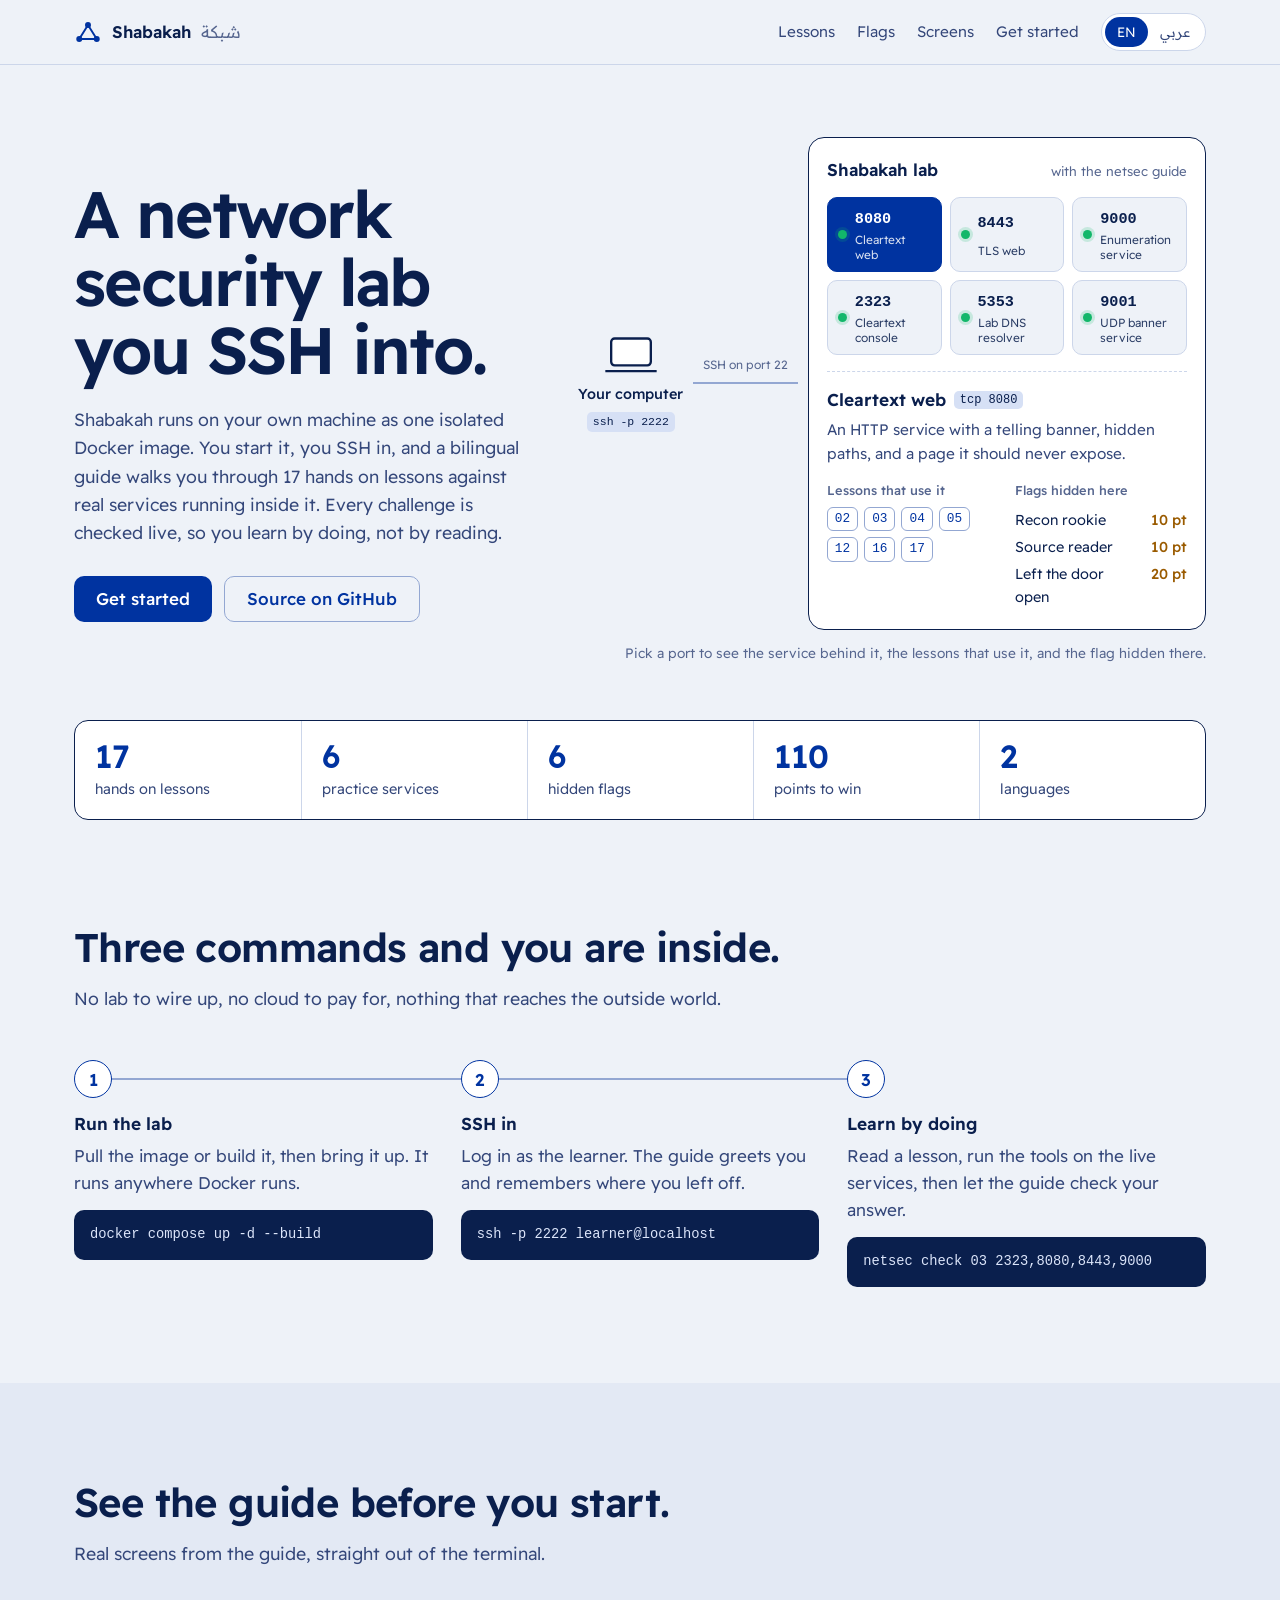
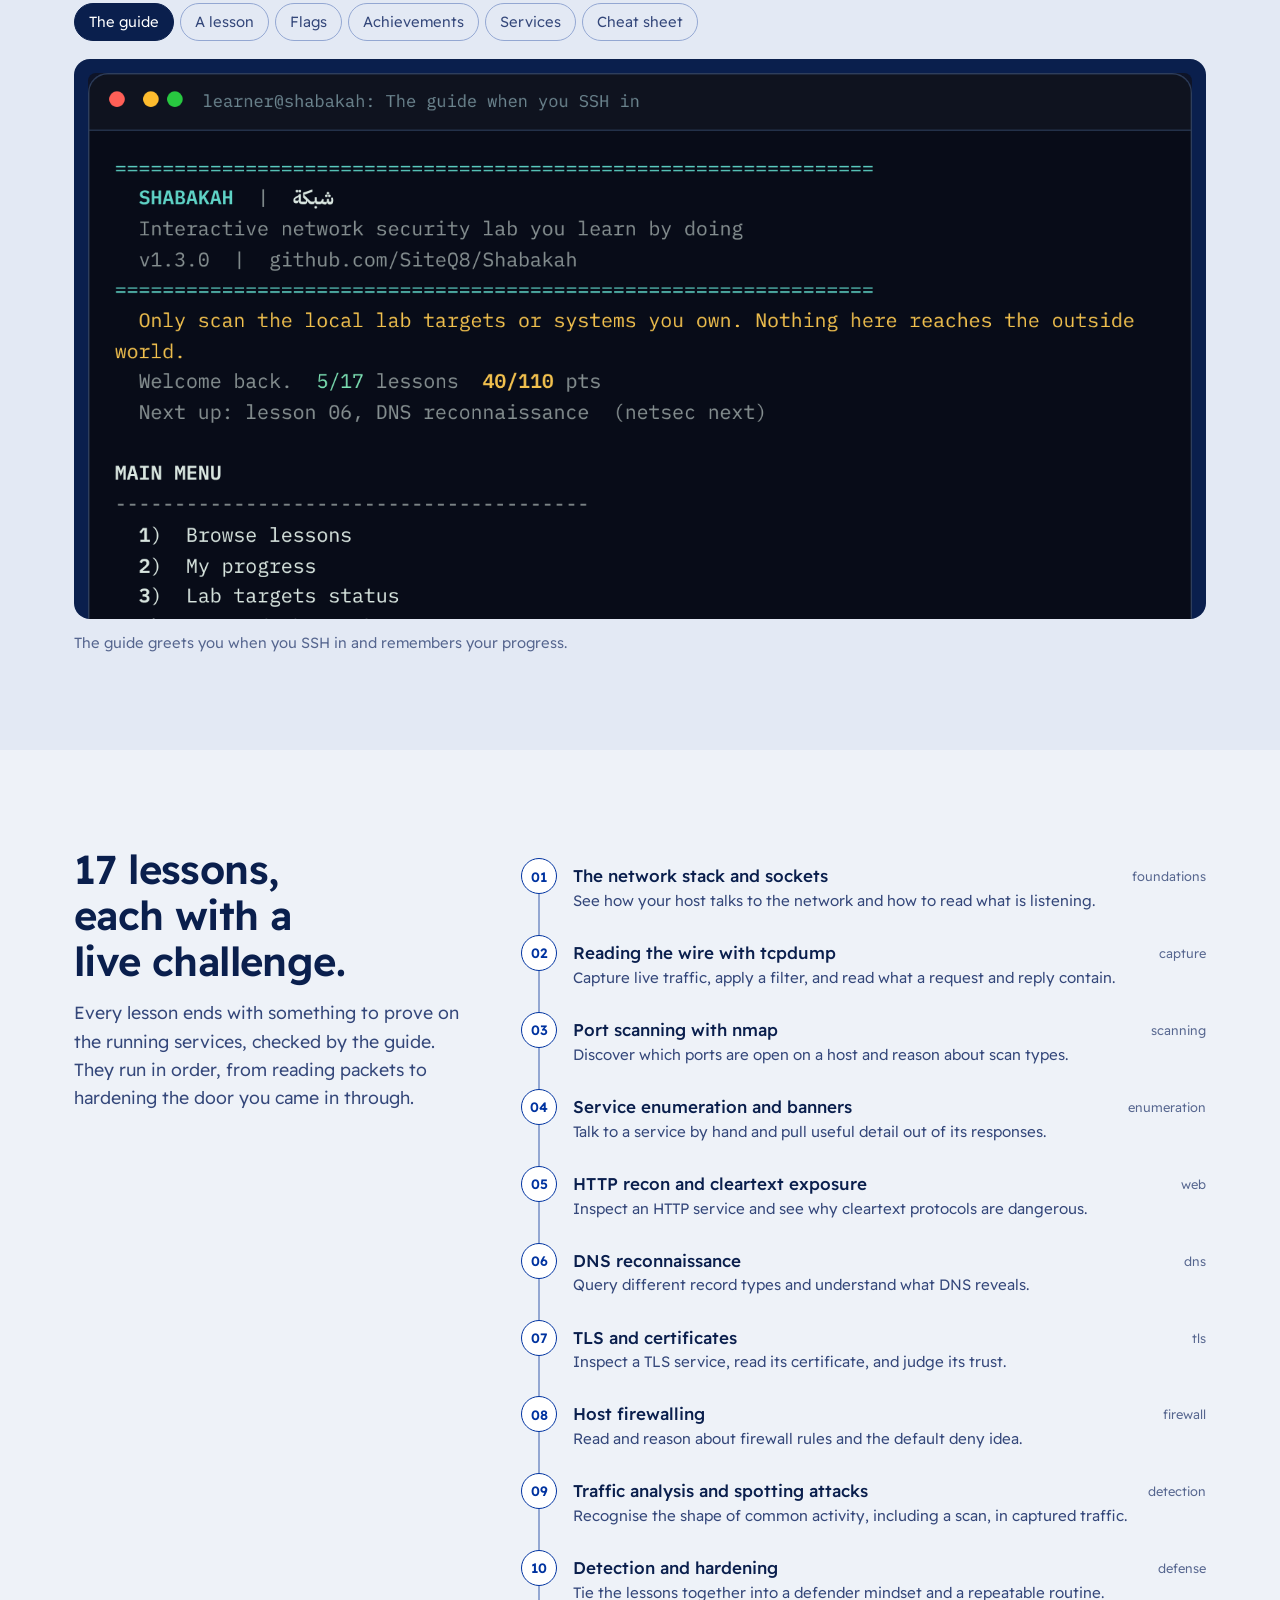
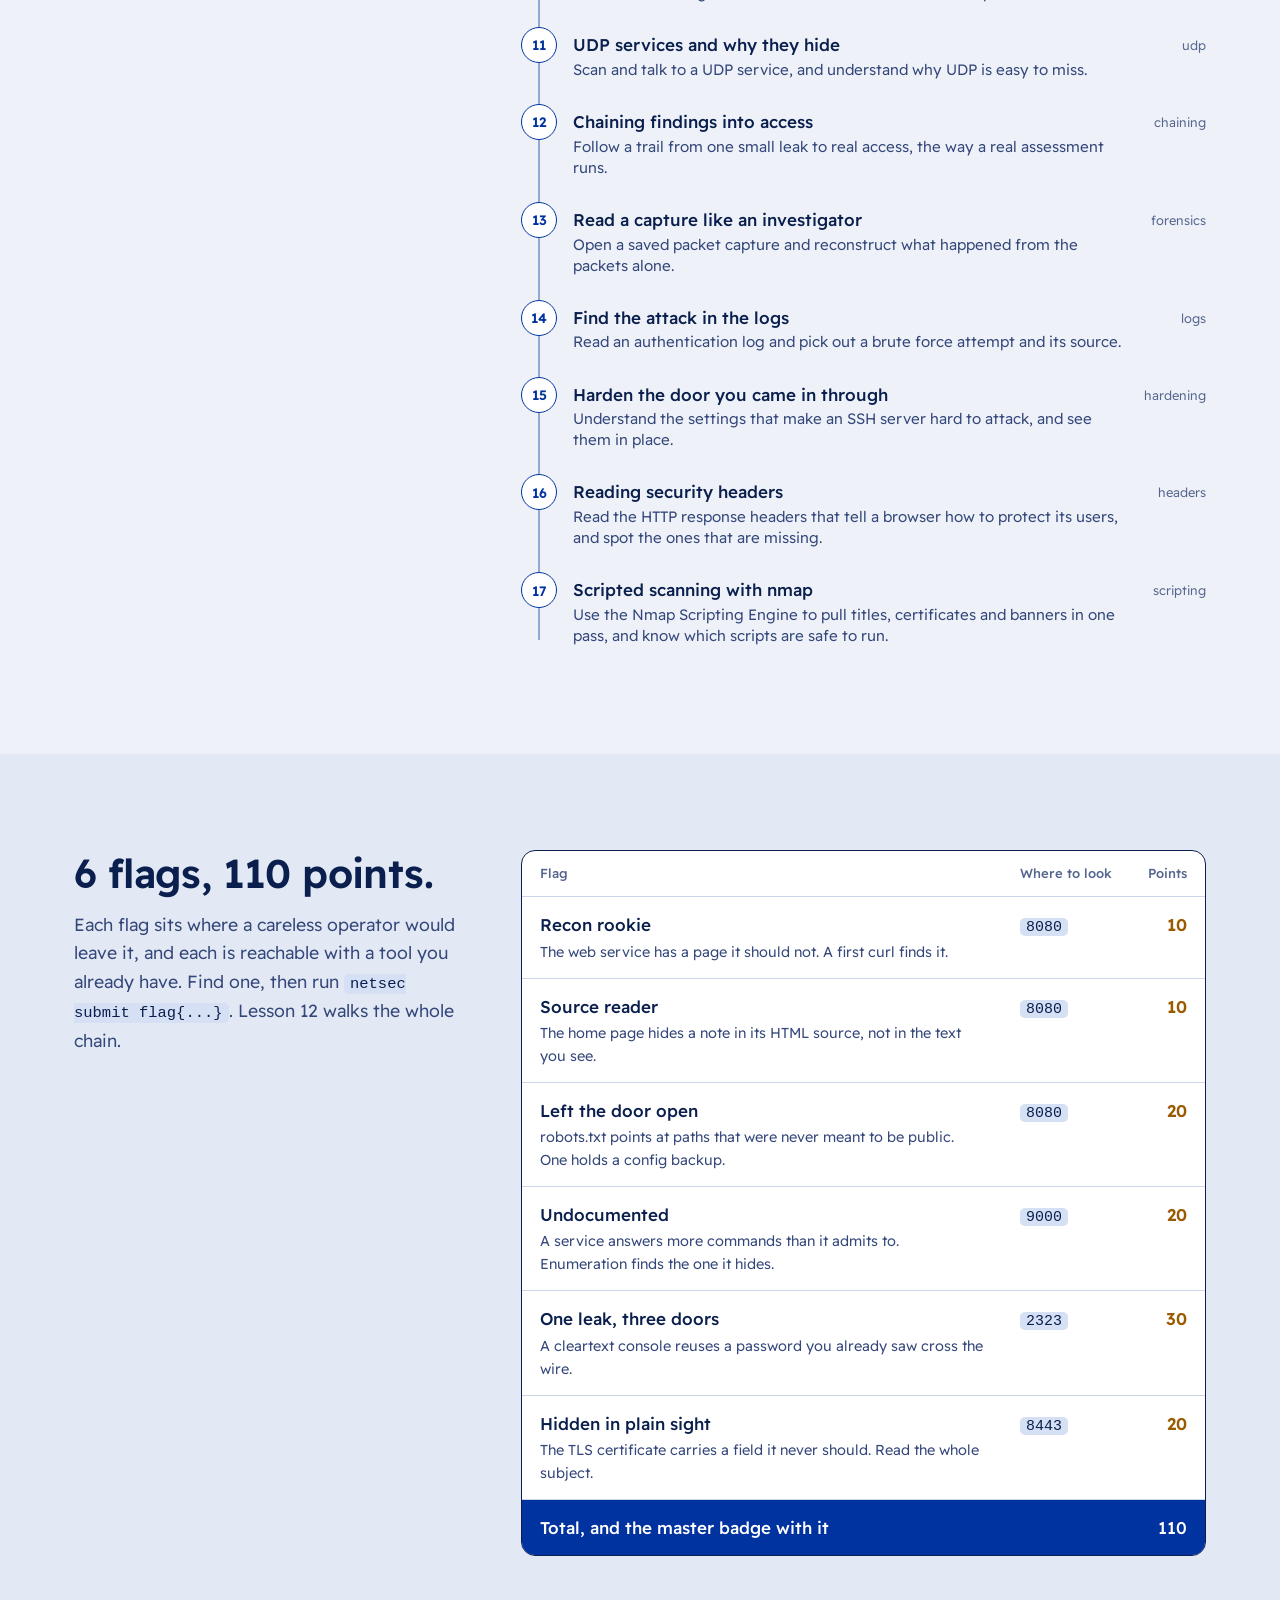
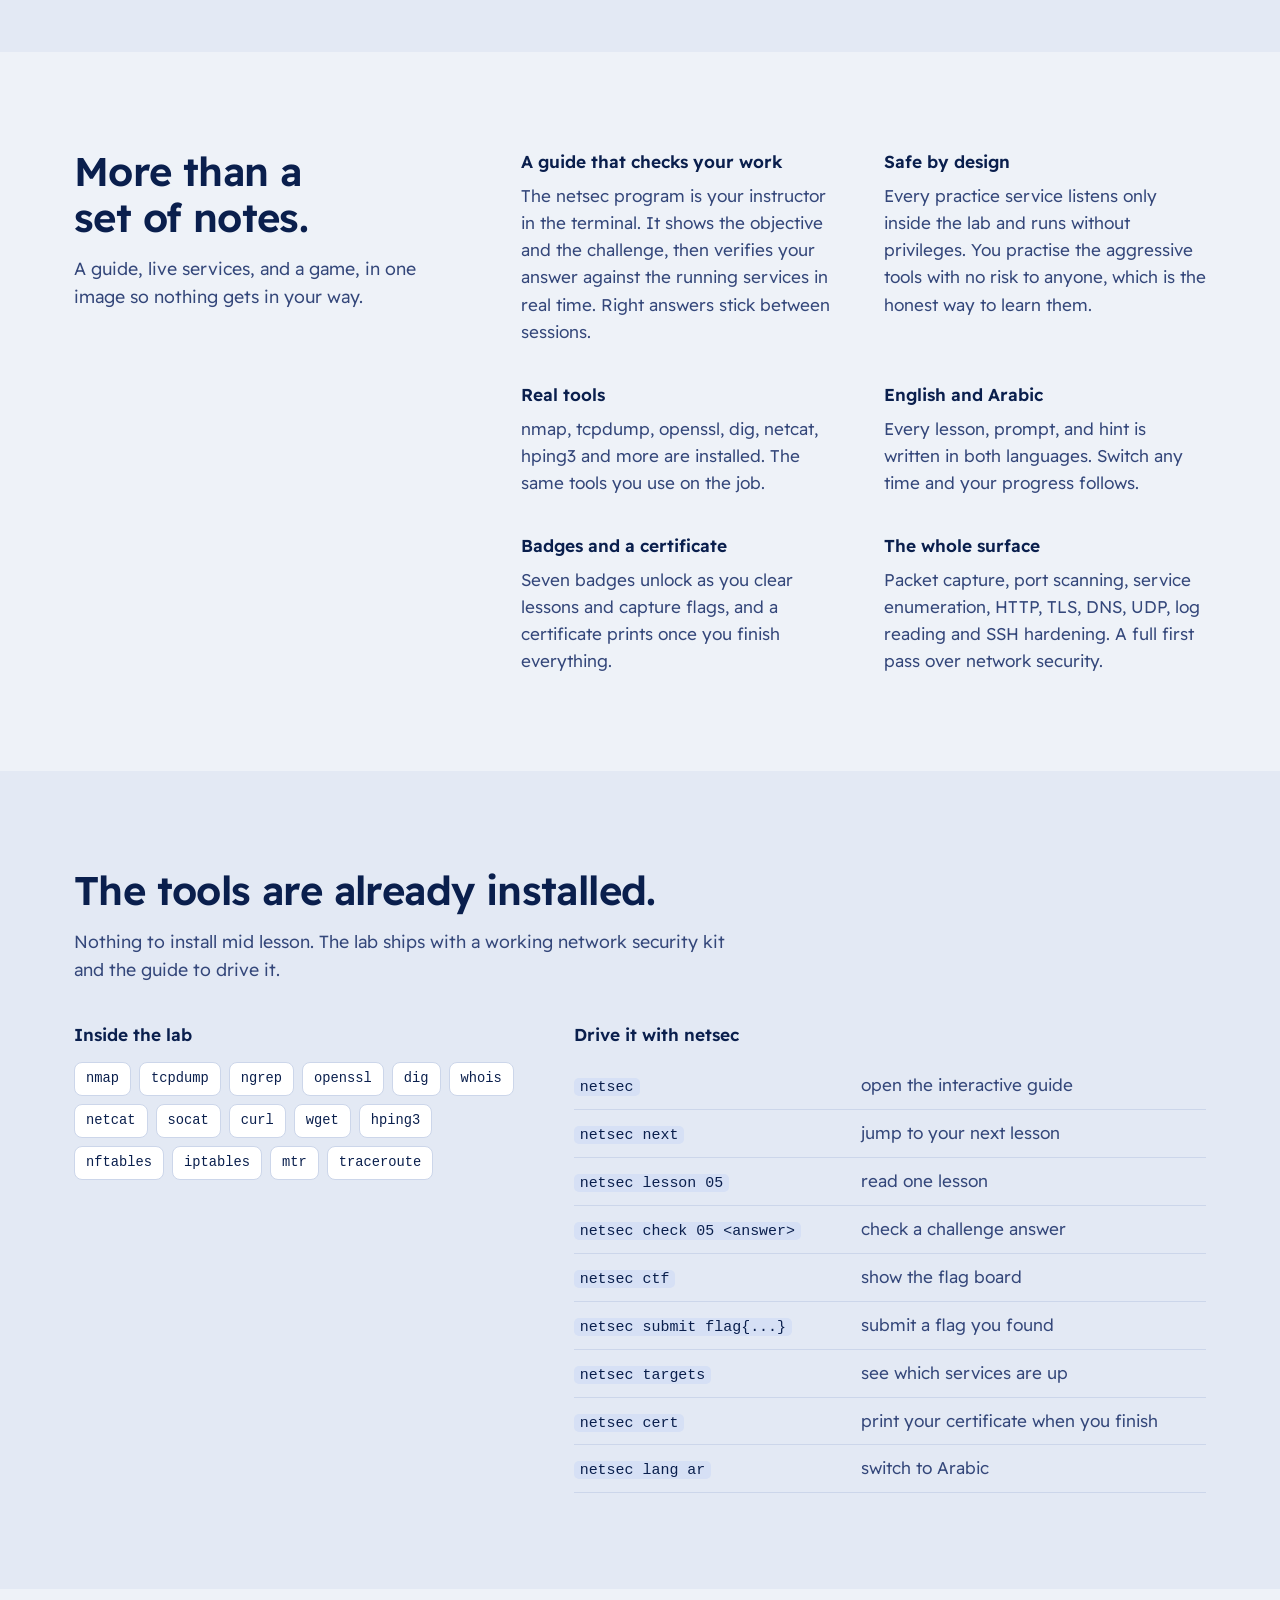
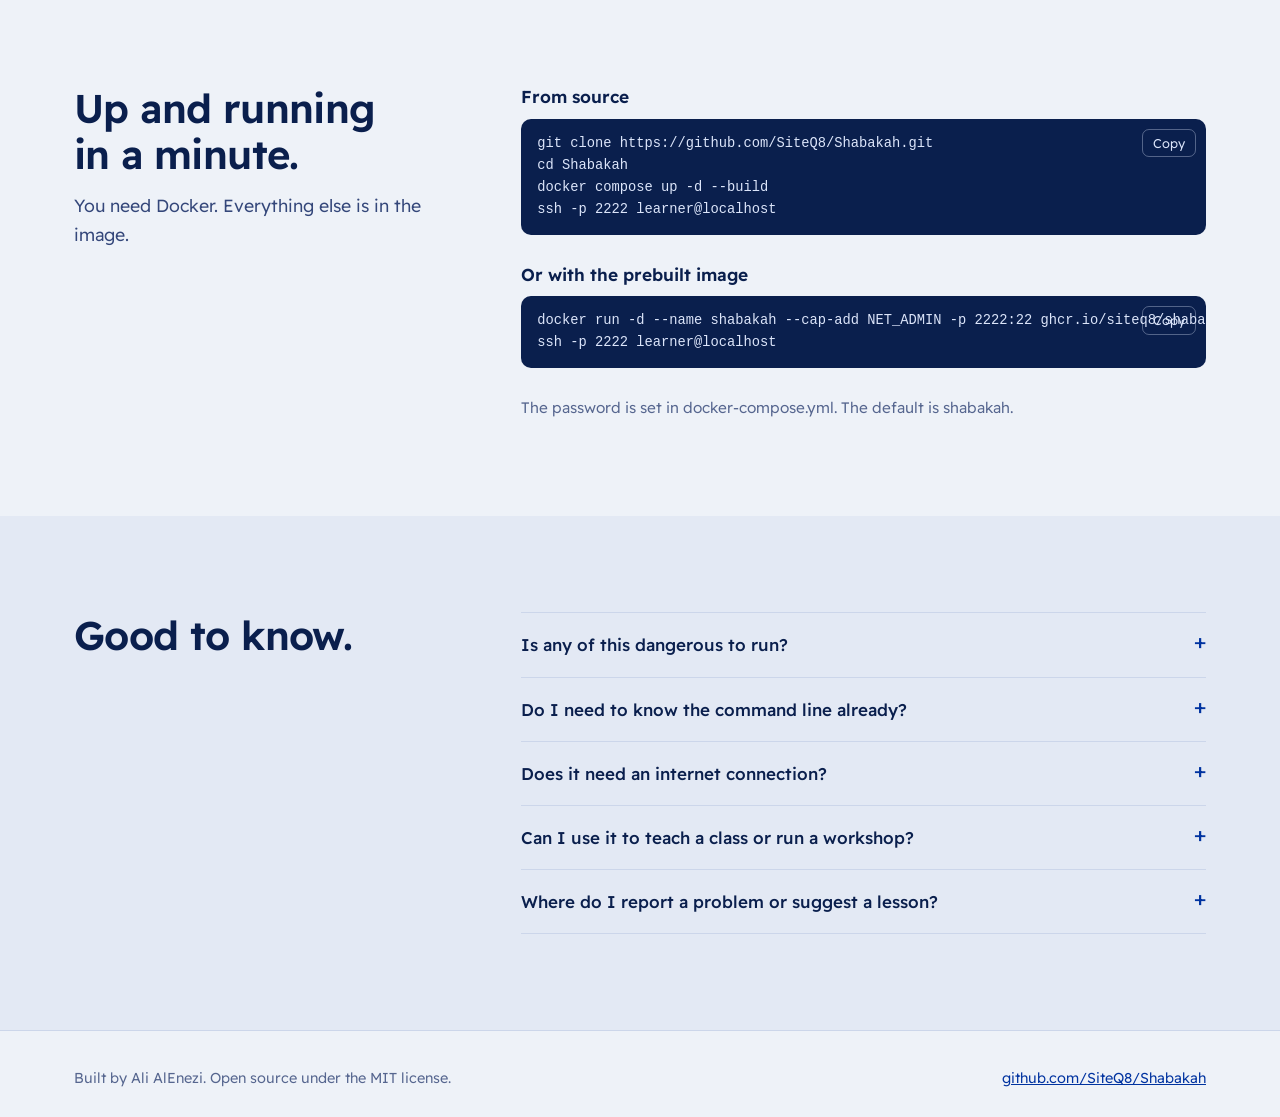
==== commit c65a9fd3: "Redesign the website around a live map of the lab The hero is now the lab itself: your computer, the" ====
--- a/docs/index.html
+++ b/docs/index.html
@@ -5,7 +5,7 @@
 <meta name="viewport" content="width=device-width, initial-scale=1">
 <title>Shabakah (شبكة): a network security lab you SSH into</title>
 <meta name="description" content="Shabakah is an isolated Docker lab you SSH into to learn network security by doing: 17 hands on lessons, 6 live practice services, a 6 flag capture the flag hunt, achievements, and a guide that checks your answers. English and Arabic.">
-<meta name="theme-color" content="#0A0E1A">
+<meta name="theme-color" content="#EEF2F8">
 <meta property="og:type" content="website">
 <meta property="og:title" content="Shabakah (شبكة): a network security lab you SSH into">
 <meta property="og:description" content="17 lessons, 6 live practice services, a capture the flag hunt, and a guide that checks your work. English and Arabic.">
@@ -32,718 +32,530 @@
 "offers":{"@type":"Offer","price":"0","priceCurrency":"USD"},
 "author":{"@type":"Person","name":"Ali AlEnezi","url":"https://github.com/SiteQ8"}}
 </script>
-<link rel="icon" href="data:image/svg+xml,%3Csvg xmlns='http://www.w3.org/2000/svg' viewBox='0 0 64 64'%3E%3Crect width='64' height='64' rx='12' fill='%230A0E1A'/%3E%3Cpath d='M16 44 L32 20 L48 44 M16 44 L48 44' stroke='%234F8BFF' stroke-width='3' fill='none' stroke-linejoin='round'/%3E%3Ccircle cx='16' cy='44' r='5' fill='%23F2C14E'/%3E%3Ccircle cx='32' cy='20' r='5' fill='%23F2C14E'/%3E%3Ccircle cx='48' cy='44' r='5' fill='%23F2C14E'/%3E%3C/svg%3E">
+<link rel="icon" href="favicon.svg" type="image/svg+xml">
 <link rel="preconnect" href="https://fonts.googleapis.com">
 <link rel="preconnect" href="https://fonts.gstatic.com" crossorigin>
-<link href="https://fonts.googleapis.com/css2?family=IBM+Plex+Mono:wght@400;500;600&family=IBM+Plex+Sans+Arabic:wght@300;400;500;600;700&display=swap" rel="stylesheet">
+<link href="https://fonts.googleapis.com/css2?family=Readex+Pro:wght@300..700&display=swap" rel="stylesheet">
 <style>
 :root{
-  --bg:#0A0E1A; --bg-2:#0E1428; --panel:#121A2E; --panel-2:#182238;
-  --ink:#EAEFF7; --ink-2:#9DAEC8; --ink-3:#8090AC;
-  --rule:#233149; --rule-2:#2E3E5C;
-  --brand:#0033a0; --wire:#4F8BFF; --wire-2:#0033a0; --signal:#F2C14E; --coral:#FF8A6B; --violet:#B79CEB;
-  --term-bg:#080C18; --term-fg:#D9E6E0; --term-dim:#6E8791;
-  --sans:'IBM Plex Sans Arabic',system-ui,'Segoe UI',Roboto,sans-serif;
-  --sans-ar:'IBM Plex Sans Arabic',system-ui,Tahoma,sans-serif;
-  --mono:'IBM Plex Mono',ui-monospace,Menlo,Consolas,monospace;
-  --maxw:1180px;
+  --paper:#EEF2F8; --sheet:#FFFFFF; --tint:#E3E9F4;
+  --ink:#0A1F4D; --ink-2:#34477A; --ink-3:#56668F;
+  --blue:#0033A0; --blue-2:#1C4BC2; --blue-soft:#D6E0F5;
+  --wire:#93A7D2; --rule:#CCD6EA;
+  --led:#12B76A; --led-off:#B7C3DD; --amber:#9A5B00;
+  --night:#0A1F4D; --night-ink:#DCE5FA;
+  --ease-out:cubic-bezier(0.23, 1, 0.32, 1);
+  --font:"Readex Pro", system-ui, sans-serif;
+  --mono:ui-monospace, "SF Mono", Menlo, Consolas, monospace;
 }
 *{box-sizing:border-box}
-html{scroll-behavior:smooth}
+html{scroll-behavior:smooth;-webkit-text-size-adjust:100%}
 @media (prefers-reduced-motion:reduce){html{scroll-behavior:auto}}
-:root{--ease-out:cubic-bezier(0.23, 1, 0.32, 1)}
-.js .reveal{opacity:0;transform:translateY(24px);transition:opacity 700ms var(--ease-out),transform 700ms var(--ease-out)}
-.js .reveal.in{opacity:1;transform:none}
-.btn,.copybtn,.shot-tabs button,.lang button{transition:transform 160ms var(--ease-out),background-color 150ms ease,border-color 150ms ease,color 150ms ease}
-.btn:active,.copybtn:active,.shot-tabs button:active,.lang button:active{transform:scale(0.97)}
-.card,.flag,.target,.step{transition:transform 220ms var(--ease-out),border-color 150ms ease}
-.shot-stage img{transition:opacity 200ms ease}
-@media (hover:hover) and (pointer:fine){
-  .card:hover,.flag:hover,.target:hover,.step:hover{transform:translateY(-3px);border-color:var(--rule-2)}
-  .btn-ghost:hover{transform:translateY(-1px)}
+body{margin:0;background:var(--paper);color:var(--ink);font-family:var(--font);font-size:17px;line-height:1.6;font-weight:350;-webkit-font-smoothing:antialiased}
+main[lang="ar"]{line-height:1.9}
+a{color:var(--blue)}
+a:hover{color:var(--blue-2)}
+:focus-visible{outline:2px solid var(--blue);outline-offset:3px;border-radius:4px}
+code,pre{font-family:var(--mono);direction:ltr;unicode-bidi:isolate}
+code{font-size:.88em;background:var(--blue-soft);color:var(--ink);padding:1px 6px;border-radius:5px}
+pre{margin:0;background:var(--night);color:var(--night-ink);padding:14px 16px;border-radius:10px;overflow-x:auto;font-size:.86rem;line-height:1.6;text-align:left}
+h1,h2,h3,h4{margin:0;font-weight:600;color:var(--ink);text-wrap:balance}
+h2{font-size:clamp(1.75rem,1.2rem + 2vw,2.5rem);line-height:1.15;letter-spacing:-.015em}
+main[lang="ar"] h2{letter-spacing:0;line-height:1.4}
+h3{font-size:1.08rem;line-height:1.35}
+p{margin:0}
+.wrap{max-width:1180px;margin:0 auto;padding:0 24px}
+section{padding:96px 0}
+section.tint{background:var(--tint)}
+.lead{font-size:1.1rem;color:var(--ink-2);max-width:60ch;margin-top:14px}
+.muted{color:var(--ink-3);font-size:.95rem}
+
+/* header */
+header{position:sticky;top:0;z-index:10;background:rgba(238,242,248,.88);backdrop-filter:saturate(1.4) blur(10px);-webkit-backdrop-filter:saturate(1.4) blur(10px);border-bottom:1px solid var(--rule)}
+.bar{display:flex;align-items:center;justify-content:space-between;gap:16px;height:64px}
+.brand{display:flex;align-items:center;gap:10px;text-decoration:none;color:var(--ink)}
+.brand svg{width:28px;height:28px}
+.brand svg path{fill:none;stroke:var(--blue);stroke-width:2.2;stroke-linejoin:round}
+.brand svg circle{fill:var(--blue)}
+.brand b{font-weight:600;font-size:1.05rem}
+.brand span{color:var(--ink-3)}
+nav{display:flex;align-items:center;gap:22px}
+.navlink{color:var(--ink-2);text-decoration:none;font-size:.95rem}
+.navlink:hover{color:var(--blue)}
+.lang{display:flex;border:1px solid var(--rule);border-radius:999px;padding:3px;background:var(--sheet)}
+.lang button{font:inherit;font-size:.85rem;border:0;background:none;color:var(--ink-2);padding:4px 12px;border-radius:999px;cursor:pointer}
+.lang button[aria-pressed="true"]{background:var(--blue);color:#fff}
+
+/* buttons */
+.cta{display:flex;flex-wrap:wrap;gap:12px;margin-top:30px}
+.btn{display:inline-flex;align-items:center;justify-content:center;min-height:46px;padding:0 22px;border-radius:10px;font-weight:500;text-decoration:none;transition:transform 160ms var(--ease-out),background-color 150ms ease}
+.btn:active{transform:scale(.97)}
+.btn-primary{background:var(--blue);color:#fff}
+.btn-primary:hover{background:var(--blue-2);color:#fff}
+.btn-quiet{color:var(--blue);border:1px solid var(--wire)}
+.btn-quiet:hover{background:var(--sheet)}
+
+/* hero */
+.hero{padding:72px 0 8px}
+.hero-grid{display:grid;grid-template-columns:minmax(0,5fr) minmax(0,7fr);gap:56px;align-items:center}
+.hero h1{font-size:clamp(2.4rem,1.4rem + 4vw,4.1rem);line-height:1.04;letter-spacing:-.03em;font-weight:600}
+main[lang="ar"] .hero h1{letter-spacing:0;line-height:1.3}
+.hero .lead{margin-top:22px}
+
+/* the lab map */
+.map{margin:0}
+.map-row{display:grid;grid-template-columns:auto minmax(48px,1fr) minmax(0,3.2fr);align-items:center}
+.node-you{display:grid;justify-items:center;gap:6px;text-align:center}
+.node-you svg{width:56px;height:42px}
+.node-you svg rect,.node-you svg path{fill:var(--sheet);stroke:var(--ink);stroke-width:2}
+.node-you b{font-size:.9rem;font-weight:500}
+.node-you code{font-size:.72rem}
+.wire{position:relative;height:2px;background:var(--wire);margin:0 10px}
+.wire span{position:absolute;bottom:10px;left:50%;transform:translateX(-50%);white-space:nowrap;font-size:.75rem;color:var(--ink-3)}
+.packet{position:absolute;top:-4px;left:0;width:10px;height:10px;border-radius:50%;background:var(--blue);opacity:0}
+.js .packet{animation:packet 1100ms var(--ease-out) 300ms 2 both}
+@keyframes packet{0%{left:0;opacity:0}15%{opacity:1}85%{opacity:1}100%{left:calc(100% - 10px);opacity:0}}
+.box{background:var(--sheet);border:1.5px solid var(--ink);border-radius:16px;padding:18px}
+.box-head{display:flex;align-items:baseline;justify-content:space-between;gap:10px;padding-bottom:14px}
+.box-head b{font-weight:600}
+.box-head span{font-size:.82rem;color:var(--ink-3)}
+.ports{display:grid;grid-template-columns:repeat(3,minmax(0,1fr));gap:8px;direction:ltr}
+.port{font:inherit;display:grid;grid-template-columns:auto 1fr;grid-template-rows:auto auto;column-gap:8px;align-items:center;text-align:left;background:var(--paper);border:1px solid var(--rule);border-radius:10px;padding:9px 10px;cursor:pointer;color:var(--ink);transition:border-color 150ms ease,background-color 150ms ease,transform 160ms var(--ease-out)}
+.port:active{transform:scale(.97)}
+.port:hover{border-color:var(--wire)}
+.port[aria-selected="true"]{background:var(--blue);border-color:var(--blue);color:#fff}
+.port .led{grid-row:1/3;width:9px;height:9px;border-radius:50%;background:var(--led);box-shadow:0 0 0 3px rgba(18,183,106,.18)}
+.js .port .led{animation:led 260ms ease-out both;animation-delay:calc(1500ms + var(--i) * 90ms)}
+@keyframes led{from{background:var(--led-off);box-shadow:none}to{background:var(--led)}}
+.port .pn{font-family:var(--mono);font-weight:600;font-size:.95rem}
+.port .pp{display:none}
+.port .pname{grid-column:2;font-size:.74rem;line-height:1.3;opacity:.85}
+main[lang="ar"] .port .pname{direction:rtl;text-align:left}
+.pdetail{margin-top:16px;padding-top:16px;border-top:1px dashed var(--rule)}
+.js .pdetail[hidden]{display:none}
+.pdetail.swap{animation:swap 220ms var(--ease-out)}
+@keyframes swap{from{opacity:0;transform:translateY(4px)}to{opacity:1;transform:none}}
+.pdetail h3{display:flex;flex-wrap:wrap;align-items:center;gap:8px}
+.pdetail h3 code{font-size:.75rem;font-weight:500}
+.pdetail > p{color:var(--ink-2);font-size:.95rem;margin-top:6px}
+.pmeta{display:grid;grid-template-columns:1fr 1fr;gap:16px;margin-top:14px}
+.pmeta h4{font-size:.8rem;font-weight:500;color:var(--ink-3);margin-bottom:6px}
+.lchips{display:flex;flex-wrap:wrap;gap:6px;direction:ltr;justify-content:flex-start}
+main[lang="ar"] .lchips{justify-content:flex-end}
+.lchips a{font-family:var(--mono);font-size:.8rem;text-decoration:none;border:1px solid var(--wire);border-radius:6px;padding:1px 7px}
+.lchips a:hover{background:var(--blue);color:#fff;border-color:var(--blue)}
+.pmeta ul{list-style:none;margin:0;padding:0;font-size:.9rem}
+.pmeta li{display:flex;justify-content:space-between;gap:10px;padding:2px 0}
+.pmeta li span{color:var(--amber);font-weight:500;white-space:nowrap}
+.map figcaption{font-size:.85rem;color:var(--ink-3);margin-top:12px;text-align:end}
+
+/* spec plate */
+.plate{display:grid;grid-template-columns:repeat(5,1fr);margin-top:56px;border:1.5px solid var(--ink);border-radius:14px;background:var(--sheet);overflow:hidden}
+.plate > div{padding:18px 20px;border-inline-start:1px solid var(--rule)}
+.plate > div:first-child{border-inline-start:0}
+.plate b{display:block;font-size:2rem;line-height:1.1;font-weight:600;color:var(--blue);font-variant-numeric:tabular-nums}
+.plate span{font-size:.9rem;color:var(--ink-2)}
+
+/* steps: a real sequence, joined by one wire */
+.steps{list-style:none;margin:48px 0 0;padding:0;display:grid;grid-template-columns:repeat(3,minmax(0,1fr));gap:28px;counter-reset:step;position:relative}
+.steps li{counter-increment:step;position:relative;padding-top:52px}
+.steps li::before{content:counter(step);position:absolute;top:0;inset-inline-start:0;width:36px;height:36px;border-radius:50%;display:grid;place-items:center;background:var(--sheet);border:1.5px solid var(--blue);color:var(--blue);font-weight:600;z-index:1}
+.steps li::after{content:"";position:absolute;top:18px;inset-inline-start:36px;inset-inline-end:-28px;height:1.5px;background:var(--wire)}
+.steps li:last-child::after{display:none}
+.steps p{color:var(--ink-2);margin:6px 0 14px}
+
+/* screens */
+.shots{margin-top:36px}
+.shot-tabs{display:flex;flex-wrap:wrap;gap:6px}
+.shot-tabs button{font:inherit;font-size:.92rem;border:1px solid var(--wire);background:transparent;color:var(--ink-2);padding:6px 14px;border-radius:999px;cursor:pointer;transition:transform 160ms var(--ease-out),background-color 150ms ease}
+.shot-tabs button:active{transform:scale(.97)}
+.shot-tabs button[aria-selected="true"]{background:var(--ink);border-color:var(--ink);color:#fff}
+.shot-stage{margin-top:18px;background:var(--night);border-radius:16px;padding:14px;max-height:560px;overflow:auto}
+.shot-stage img{display:block;width:100%;height:auto;border-radius:8px;transition:opacity 200ms ease}
+.shot-cap{margin-top:12px;color:var(--ink-3);font-size:.92rem}
+
+/* split sections */
+.split{display:grid;grid-template-columns:minmax(0,4fr) minmax(0,7fr);gap:56px;align-items:start}
+.split-head{position:sticky;top:96px}
+
+/* lessons as a route */
+.lessons{position:relative}
+.lessons::before{content:"";position:absolute;top:18px;bottom:18px;inset-inline-start:17px;width:1.5px;background:var(--wire)}
+.lrow{position:relative;display:grid;grid-template-columns:36px minmax(0,1fr) auto;gap:16px;align-items:start;padding:12px 0;scroll-margin-top:90px}
+.lrow .lid{width:36px;height:36px;border-radius:50%;display:grid;place-items:center;background:var(--sheet);border:1.5px solid var(--blue);color:var(--blue);font-weight:600;font-size:.85rem;font-variant-numeric:tabular-nums;z-index:1}
+.lrow .lt{font-weight:500;line-height:1.4;padding-top:6px}
+.lrow .ld{display:block;font-weight:350;color:var(--ink-2);font-size:.94rem;margin-top:2px}
+.lrow .lmeta{font-size:.8rem;color:var(--ink-3);padding-top:8px;white-space:nowrap}
+.lrow:target .lid{background:var(--blue);color:#fff}
+
+/* scoreboard */
+.board{width:100%;border-collapse:separate;border-spacing:0;background:var(--sheet);border:1.5px solid var(--ink);border-radius:14px;overflow:hidden}
+.board th{white-space:nowrap;font-size:.82rem;font-weight:500;color:var(--ink-3);text-align:start;padding:12px 18px;border-bottom:1px solid var(--rule)}
+.board td{padding:14px 18px;border-bottom:1px solid var(--rule);vertical-align:top}
+.board td b{display:block;font-weight:500}
+.board td span{display:block;color:var(--ink-2);font-size:.9rem;margin-top:2px}
+.board .num{text-align:end;font-weight:600;color:var(--amber);white-space:nowrap;font-variant-numeric:tabular-nums}
+.board th:last-child{text-align:end}
+.board .total td{border-bottom:0;background:var(--blue);color:#fff;font-weight:500}
+.board .total .num{color:#fff}
+
+/* features */
+.feats{margin:0;display:grid;grid-template-columns:1fr 1fr;gap:36px 40px}
+.feats dt{font-weight:600;font-size:1.08rem}
+.feats dd{margin:6px 0 0;color:var(--ink-2)}
+
+/* tools */
+.tools{display:grid;grid-template-columns:minmax(0,5fr) minmax(0,7fr);gap:48px;margin-top:40px}
+.tools h3{margin-bottom:16px}
+.toollist{list-style:none;margin:0;padding:0;display:flex;flex-wrap:wrap;gap:8px;direction:ltr}
+main[lang="ar"] .toollist{justify-content:flex-end}
+.toollist li{font-family:var(--mono);font-size:.86rem;background:var(--sheet);border:1px solid var(--rule);border-radius:8px;padding:5px 11px}
+.cmds{width:100%;border-collapse:collapse}
+.cmds td{padding:9px 0;border-bottom:1px solid var(--rule);vertical-align:top}
+.cmds td:first-child{padding-inline-end:20px;white-space:nowrap}
+.cmds td:last-child{color:var(--ink-2)}
+
+/* start */
+.starts h3{margin:0 0 10px}
+.starts h3 + .copywrap{margin-bottom:28px}
+.copywrap{position:relative}
+.copybtn{position:absolute;top:10px;right:10px;font:inherit;font-size:.8rem;border:1px solid rgba(220,229,250,.35);background:transparent;color:var(--night-ink);border-radius:7px;padding:3px 10px;cursor:pointer;transition:transform 160ms var(--ease-out)}
+.copybtn:active{transform:scale(.97)}
+.copywrap pre{padding-right:76px}
+
+/* faq */
+.faq details{border-bottom:1px solid var(--rule)}
+.faq details:first-child{border-top:1px solid var(--rule)}
+.faq summary{cursor:pointer;list-style:none;padding:18px 0;font-weight:500;display:flex;justify-content:space-between;gap:16px}
+.faq summary::-webkit-details-marker{display:none}
+.faq summary::after{content:"+";color:var(--blue);font-weight:400;font-size:1.3rem;line-height:1;transition:transform 200ms var(--ease-out)}
+.faq details[open] summary::after{transform:rotate(45deg)}
+.faq details p{padding:0 0 20px;color:var(--ink-2);max-width:62ch}
+
+footer{padding:36px 0;border-top:1px solid var(--rule)}
+.foot{display:flex;flex-wrap:wrap;justify-content:space-between;gap:12px;font-size:.9rem;color:var(--ink-3)}
+
+/* tablet */
+@media (max-width:980px){
+  .hero-grid,.split,.tools{grid-template-columns:minmax(0,1fr);gap:40px}
+  .split-head{position:static}
+  .plate{grid-template-columns:repeat(3,1fr)}
+  .plate > div:nth-child(4){border-inline-start:0}
+  .plate > div:nth-child(n+4){border-top:1px solid var(--rule)}
+}
+/* phone */
+@media (max-width:640px){
+  body{font-size:16px}
+  section{padding:64px 0}
+  .wrap{padding:0 16px}
+  .hero{padding:40px 0 40px}
+  nav .navlink{display:none}
+  .map-row{grid-template-columns:1fr;justify-items:center}
+  .wire{width:2px;height:56px;margin:8px 0}
+  .wire span{bottom:auto;top:50%;left:14px;transform:translateY(-50%)}
+  main[lang="ar"] .wire span{left:auto;right:14px}
+  .js .packet{animation-name:packet-v;left:-4px}
+  @keyframes packet-v{0%{top:0;opacity:0}15%{opacity:1}85%{opacity:1}100%{top:calc(100% - 10px);opacity:0}}
+  .box{width:100%}
+  .ports{grid-template-columns:repeat(2,minmax(0,1fr))}
+  .pmeta{grid-template-columns:1fr}
+  .plate{grid-template-columns:repeat(2,1fr)}
+  .plate > div{border-inline-start:0;border-top:1px solid var(--rule)}
+  .plate > div:nth-child(2n){border-inline-start:1px solid var(--rule)}
+  .plate > div:nth-child(-n+2){border-top:0}
+  .plate > div:last-child{grid-column:1/-1}
+  .steps{grid-template-columns:minmax(0,1fr);gap:8px}
+  .steps li{padding-top:0;padding-inline-start:54px;padding-bottom:24px}
+  .steps li::after{top:36px;bottom:0;inset-inline-start:17px;inset-inline-end:auto;width:1.5px;height:auto}
+  .steps li:last-child::after{display:none}
+  .feats{grid-template-columns:1fr;gap:24px}
+  .lrow{grid-template-columns:36px minmax(0,1fr)}
+  .lrow .lmeta{grid-column:2;padding-top:0}
+  .board th:nth-child(2),.board td:nth-child(2){display:none}
+  .board td,.board th{padding:12px 14px}
+  .cmds td:first-child{white-space:normal}
 }
 @media (prefers-reduced-motion:reduce){
-  .js .reveal{transform:none;transition:opacity 300ms ease}
-  .card:hover,.flag:hover,.target:hover,.step:hover,.btn-ghost:hover{transform:none}
+  .js .packet,.js .port .led,.pdetail.swap{animation:none}
+  .packet{opacity:0}
+  *{transition-duration:0ms !important}
 }
-body{margin:0;background:var(--bg);color:var(--ink);font-family:var(--sans);font-size:17px;line-height:1.65;-webkit-font-smoothing:antialiased;
-  background-image:radial-gradient(1100px 560px at 80% -10%,rgba(0,51,160,.30),transparent 60%),radial-gradient(820px 480px at 6% 2%,rgba(242,193,78,.05),transparent 55%);background-attachment:fixed}
-main[lang="ar"]{font-family:var(--sans-ar);line-height:2;letter-spacing:0}
-main[lang="ar"] h1,main[lang="ar"] h2,main[lang="ar"] h3{letter-spacing:0;line-height:1.35;font-weight:700}
-main[lang="ar"] h1{font-weight:800}
-main[lang="ar"] .eyebrow{letter-spacing:0;font-weight:600}
-main[lang="ar"] .lead{line-height:2.05}
-main[lang="ar"] .fact span,main[lang="ar"] .lrow .lt,main[lang="ar"] .card h3,main[lang="ar"] .flag h3,main[lang="ar"] .target h3{letter-spacing:0}
-a{color:var(--wire);text-underline-offset:3px;text-decoration:none}
-a:hover{color:var(--ink)}
-:focus-visible{outline:3px solid var(--signal);outline-offset:3px;border-radius:4px}
-code,pre,kbd{font-family:var(--mono);direction:ltr;unicode-bidi:isolate}
-code{font-size:.9em;background:var(--panel);padding:.12em .42em;border-radius:5px;border:1px solid var(--rule)}
-pre code{background:none;border:0;padding:0;font-size:1em}
-img{max-width:100%;display:block}
-.wrap{max-width:var(--maxw);margin:0 auto;padding:0 clamp(18px,4vw,40px)}
-.eyebrow{color:var(--wire);font-size:.9rem;font-weight:600;margin:0 0 .5em}
-section{padding:clamp(52px,8vw,96px) 0}
-h1,h2,h3{letter-spacing:-.015em;line-height:1.1}
-h2{font-size:clamp(1.7rem,3.6vw,2.5rem);margin:0 0 .3em}
-.lead{color:var(--ink-2);font-size:clamp(1.02rem,1.5vw,1.16rem);max-width:65ch}
-main[lang="ar"] .lead{max-width:60ch}
-
-header{position:sticky;top:0;z-index:50;background:rgba(11,20,27,.82);backdrop-filter:blur(12px);border-bottom:1px solid var(--rule)}
-.bar{display:flex;align-items:center;justify-content:space-between;gap:16px;flex-wrap:wrap;padding:12px 0}
-.brand{display:flex;align-items:center;gap:11px;color:var(--ink)}
-.brand svg{width:30px;height:30px;flex:none}
-.brand b{font-weight:700;font-size:1.16rem;letter-spacing:-.01em}
-.brand span{font-family:var(--sans-ar);color:var(--ink-2);font-size:1.1rem}
-nav{display:flex;align-items:center;gap:18px;flex-wrap:wrap}
-nav a.navlink{color:var(--ink-2);font-size:.95rem}
-nav a.navlink:hover{color:var(--ink)}
-.ghlink{display:inline-flex;align-items:center;gap:7px;border:1px solid var(--rule-2);border-radius:8px;padding:7px 12px;color:var(--ink);font-size:.9rem}
-.ghlink:hover{border-color:var(--wire)}
-.ghlink svg{width:17px;height:17px;fill:currentColor}
-.lang{display:inline-flex;border:1px solid var(--rule-2);border-radius:999px;padding:3px;background:var(--panel)}
-.lang button{appearance:none;border:0;background:transparent;color:var(--ink-2);font:inherit;font-size:.88rem;padding:5px 13px;border-radius:999px;cursor:pointer}
-.lang button[aria-pressed="true"]{background:var(--brand);color:#fff;font-weight:600}
-
-.hero{padding-top:clamp(40px,6vw,72px)}
-.hero-grid{display:grid;grid-template-columns:1.04fr 1.15fr;gap:clamp(28px,4vw,56px);align-items:center}
-.hero-grid>*{min-width:0}
-h1{font-size:clamp(2.1rem,5.2vw,3.5rem);font-weight:700;margin:.1em 0 .35em}
-.hero p.lead{font-size:clamp(1.05rem,1.7vw,1.28rem)}
-.cta{display:flex;gap:14px;flex-wrap:wrap;margin-top:26px}
-.btn{display:inline-flex;align-items:center;gap:9px;border-radius:10px;padding:13px 20px;font-weight:600;font-size:1rem;cursor:pointer;border:1px solid transparent}
-.btn-primary{background:var(--brand);color:#fff;box-shadow:0 10px 26px rgba(0,51,160,.38)}
-.btn-primary:hover{background:#0a44c8;color:#fff}
-.btn-ghost{background:transparent;border-color:var(--rule-2);color:var(--ink)}
-.btn-ghost:hover{border-color:var(--wire)}
-.btn svg{width:18px;height:18px}
-.facts{display:flex;gap:12px;flex-wrap:wrap;margin-top:32px}
-.fact{background:var(--panel);border:1px solid var(--rule);border-radius:13px;padding:14px 18px;min-width:88px}
-.fact b{display:block;font-size:1.6rem;font-weight:700;color:var(--wire);line-height:1.05;font-variant-numeric:tabular-nums}
-.fact span{display:block;margin-top:5px;color:var(--ink-2);font-size:.82rem}
-
-.term{background:var(--term-bg);border:1px solid var(--rule-2);border-radius:14px;overflow:hidden;box-shadow:0 30px 60px rgba(0,0,0,.45);font-family:var(--mono);animation:termglow 4.5s ease-in-out infinite}
-.term .tbar{display:flex;align-items:center;gap:8px;padding:11px 14px;background:rgba(255,255,255,.03);border-bottom:1px solid var(--rule)}
-.term .dots{display:flex;gap:6px}
-.term .dots i{width:11px;height:11px;border-radius:50%;display:block}
-.d1{background:#ff5f57}.d2{background:#febc2e}.d3{background:#28c840}
-.term .ttl{color:#8090AC;font-size:.8125rem;margin-inline-start:6px}
-.term .body{padding:16px 18px;font-size:.82rem;line-height:1.6;color:var(--term-fg);white-space:pre-wrap;min-height:340px;direction:ltr;text-align:left}
-.term .body .p{color:#5FD3C6}.term .body .u{color:var(--signal)}.term .body .g{color:#7ce0b3}.term .body .d{color:var(--term-dim)}.term .body .c{color:#5FD3C6}
-.cursor{display:inline-block;width:9px;height:1.05em;background:#5FD3C6;vertical-align:-2px;animation:blink 1.1s steps(1) infinite}
-@keyframes blink{50%{opacity:0}}
-@keyframes termglow{0%,100%{box-shadow:0 30px 60px rgba(0,0,0,.45)}50%{box-shadow:0 30px 60px rgba(0,0,0,.45),0 0 34px rgba(79,139,255,.20)}}
-.replay{margin-inline-start:auto;background:transparent;border:0;color:var(--term-dim);cursor:pointer;padding:3px;display:inline-flex;border-radius:6px;transition:color .15s,background .15s}
-.replay:hover{color:#4F8BFF;background:rgba(79,139,255,.12)}
-.replay svg{width:15px;height:15px;fill:none;stroke:currentColor;stroke-width:2}
-@media (prefers-reduced-motion:reduce){.cursor{animation:none}.term{animation:none}}
-
-.band{background:var(--bg-2);border-block:1px solid var(--rule)}
-.steps{display:grid;grid-template-columns:repeat(3,1fr);gap:22px;margin-top:34px}
-.steps>*{min-width:0}
-.step{background:var(--panel);border:1px solid var(--rule);border-radius:14px;padding:24px}
-.step .n{font-family:var(--mono);color:var(--signal);font-size:.9rem;font-weight:600}
-.step h3{font-size:1.16rem;margin:.5em 0 .35em}
-.step p{color:var(--ink-2);font-size:.98rem;margin:0}
-.step pre{margin:.8em 0 0;background:var(--term-bg);border:1px solid var(--rule);border-radius:9px;padding:11px 13px;font-size:.82rem;overflow:auto;color:var(--term-fg)}
-
-.bento{display:grid;grid-template-columns:repeat(6,1fr);gap:18px;margin-top:36px}
-.bento>*{min-width:0}
-.card{background:var(--panel);border:1px solid var(--rule);border-radius:16px;padding:24px;position:relative;overflow:hidden}
-.card.k-wide{grid-column:span 4}.card.k-nar{grid-column:span 2}.card.k-half{grid-column:span 3}.card.k-third{grid-column:span 2}
-.card .ic{width:38px;height:38px;border-radius:10px;display:grid;place-items:center;margin-bottom:14px;border:1px solid var(--rule-2)}
-.card .ic svg{width:20px;height:20px;stroke:var(--wire);fill:none;stroke-width:1.8}
-.card h3{font-size:1.14rem;margin:0 0 .4em}
-.card p{color:var(--ink-2);font-size:.96rem;margin:0}
-.card.feature-lead{background:linear-gradient(155deg,#13285e,#0e1628);border-color:var(--rule-2)}
-.card.feature-lead .ic{border-color:var(--wire-2)}
-.tagrow{display:flex;gap:8px;flex-wrap:wrap;margin-top:16px}
-.tag{font-family:var(--mono);font-size:.8125rem;color:var(--ink-2);background:var(--bg-2);border:1px solid var(--rule);border-radius:6px;padding:3px 9px}
-
-.shots{margin-top:34px}
-.shot-tabs{display:flex;gap:8px;flex-wrap:wrap;margin-bottom:16px}
-.shot-tabs button{appearance:none;font:inherit;font-size:.9rem;cursor:pointer;color:var(--ink-2);background:var(--panel);border:1px solid var(--rule);border-radius:9px;padding:8px 15px}
-.shot-tabs button[aria-selected="true"]{color:#fff;background:var(--brand);border-color:var(--brand);font-weight:600}
-.shot-stage{border:1px solid var(--rule-2);border-radius:14px;overflow:hidden;background:var(--term-bg);box-shadow:0 26px 54px rgba(0,0,0,.4)}
-.shot-stage img{width:100%;height:auto}
-.shot-cap{color:var(--ink-3);font-size:.9rem;margin-top:12px;text-align:center}
-
-.flaglist{display:grid;grid-template-columns:repeat(2,1fr);gap:16px;margin-top:32px}
-.flaglist>*{min-width:0}
-.flag{display:flex;align-items:flex-start;gap:14px;background:var(--panel);border:1px solid var(--rule);border-radius:13px;padding:18px 20px}
-.flag .pts{font-family:var(--mono);font-weight:600;color:var(--signal);font-size:.95rem;flex:none;min-width:52px}
-.flag h3{font-size:1.05rem;margin:0 0 .25em}
-.flag p{color:var(--ink-2);font-size:.92rem;margin:0}
-.ctf-note{margin-top:26px;background:var(--panel-2);border:1px solid var(--rule-2);border-radius:12px;padding:16px 20px;color:var(--ink-2);font-size:.96rem}
-.ctf-note code{background:var(--term-bg)}
-
-.lessons{margin-top:30px;border:1px solid var(--rule);border-radius:14px;overflow:hidden}
-.lrow{display:grid;grid-template-columns:60px 1fr auto;gap:16px;align-items:center;padding:15px 20px;border-top:1px solid var(--rule)}
-.lrow:first-child{border-top:0}
-.lrow:nth-child(odd){background:var(--panel)}
-.lrow .lid{font-family:var(--mono);color:var(--signal);font-weight:600}
-.lrow .lt{font-weight:600;color:var(--ink)}
-.lrow .ld{color:var(--ink-3);font-size:.9rem;display:block;font-weight:400;margin-top:2px}
-.lrow .lmeta{font-family:var(--mono);font-size:.8125rem;color:var(--ink-3);white-space:nowrap}
-main[lang="ar"] .lrow{grid-template-columns:auto 1fr 60px}
-
-.tgrid{display:grid;grid-template-columns:repeat(3,1fr);gap:16px;margin-top:30px}
-.tgrid>*{min-width:0}
-.target{background:var(--panel);border:1px solid var(--rule);border-radius:13px;padding:20px}
-.target .port{font-family:var(--mono);font-size:.8125rem;color:var(--wire);background:var(--bg-2);border:1px solid var(--rule);border-radius:6px;padding:2px 8px;display:inline-block;margin-bottom:10px}
-.target h3{font-size:1.05rem;margin:0 0 .3em}
-.target p{color:var(--ink-2);font-size:.92rem;margin:0}
-
-.toolwrap{display:grid;grid-template-columns:1fr 1fr;gap:18px;margin-top:30px}
-.toolwrap>*{min-width:0}
-.toolcol{background:var(--panel);border:1px solid var(--rule);border-radius:13px;padding:22px}
-.toolcol h3{margin:0 0 .6em;font-size:1.08rem}
-.chips{display:flex;gap:9px;flex-wrap:wrap}
-.chip{font-family:var(--mono);font-size:.82rem;color:var(--ink);background:var(--bg-2);border:1px solid var(--rule-2);border-radius:7px;padding:5px 10px}
-
-.cmds{margin-top:30px;background:var(--term-bg);border:1px solid var(--rule-2);border-radius:14px;overflow:hidden}
-.cmd{display:grid;grid-template-columns:230px 1fr;gap:16px;padding:13px 20px;border-top:1px solid var(--rule);align-items:baseline}
-.cmd:first-child{border-top:0}
-.cmd code{background:none;border:0;color:var(--wire);font-size:.9rem;padding:0}
-.cmd span{color:var(--ink-2);font-size:.94rem}
-main[lang="ar"] .cmd{grid-template-columns:1fr 230px}
-main[lang="ar"] .cmd span{text-align:right}
-
-.copywrap{position:relative;margin-top:24px}
-.copywrap pre{background:var(--term-bg);border:1px solid var(--rule-2);border-radius:12px;padding:20px 22px;overflow:auto;color:var(--term-fg);font-size:.92rem;line-height:1.7}
-.copybtn{position:absolute;top:12px;inset-inline-end:12px;appearance:none;border:1px solid var(--rule-2);background:var(--panel);color:var(--ink-2);font:inherit;font-size:.82rem;border-radius:8px;padding:6px 12px;cursor:pointer}
-.copybtn:hover{border-color:var(--wire);color:var(--ink)}
-
-.faq{margin-top:28px;display:grid;gap:12px}
-details{background:var(--panel);border:1px solid var(--rule);border-radius:12px;padding:4px 20px}
-details[open]{border-color:var(--rule-2)}
-summary{cursor:pointer;padding:16px 0;font-weight:600;list-style:none;display:flex;justify-content:space-between;align-items:center;gap:12px}
-summary::-webkit-details-marker{display:none}
-summary::after{content:"+";color:var(--wire);font-size:1.3rem;font-weight:600}
-details[open] summary::after{content:"\2212"}
-details p{margin:0 0 18px;color:var(--ink-2)}
-
-.closer{background:linear-gradient(160deg,#12303a,#0d222c);border:1px solid var(--rule-2);border-radius:20px;padding:clamp(30px,5vw,56px);text-align:center;margin:8px 0}
-.closer h2{margin-bottom:.2em}
-.closer .lead{margin:0 auto}
-
-footer{border-top:1px solid var(--rule);padding:40px 0 56px;color:var(--ink-3)}
-.foot{display:flex;justify-content:space-between;gap:20px;flex-wrap:wrap;align-items:center}
-.foot a{color:var(--ink-2)}
-.foot .made{font-size:.9rem}
-
-@media (max-width:900px){
-  .hero-grid{grid-template-columns:1fr}
-  .steps{grid-template-columns:1fr}
-  .bento{grid-template-columns:repeat(2,1fr)}
-  .card.k-wide,.card.k-nar,.card.k-half,.card.k-third{grid-column:span 2}
-  .flaglist,.tgrid,.toolwrap{grid-template-columns:1fr}
-  .cmd{grid-template-columns:1fr}
-  main[lang="ar"] .cmd{grid-template-columns:1fr}
-  .term .body{font-size:.72rem;min-height:0}
-}
-@media (max-width:560px){
-  .bento{grid-template-columns:1fr}
-  .card.k-wide,.card.k-nar,.card.k-half,.card.k-third{grid-column:span 1}
-  .facts{display:grid;grid-template-columns:repeat(2,1fr);gap:12px}
-  .fact{min-width:0}
-  .fact:first-child{grid-column:1 / -1;background:linear-gradient(120deg,#13285e,#0e1628);border-color:var(--rule-2)}
-  .fact:first-child b{font-size:2.2rem}
-  nav .navlink{display:none}
-}
-
 </style>
 <script>document.documentElement.classList.add('js');</script>
 </head>
 <body>
-
-<header>
-  <div class="wrap"><div class="bar">
-    <a class="brand" href="#" aria-label="Shabakah home">
-      <svg viewBox="0 0 64 64" aria-hidden="true"><rect width="64" height="64" rx="12" fill="#121A2E"/><path d="M16 44 L32 20 L48 44 M16 44 L48 44" stroke="#4F8BFF" stroke-width="3" fill="none" stroke-linejoin="round"/><circle cx="16" cy="44" r="5" fill="#F2C14E"/><circle cx="32" cy="20" r="5" fill="#F2C14E"/><circle cx="48" cy="44" r="5" fill="#F2C14E"/></svg>
-      <b>Shabakah</b><span>شبكة</span>
-    </a>
-    <nav>
-      <a class="navlink" href="#features" data-nav="features" data-en="Features" data-ar="المزايا">Features</a>
-      <a class="navlink" href="#screens" data-nav="screens" data-en="Screenshots" data-ar="معاينة">Screenshots</a>
-      <a class="navlink" href="#lessons" data-nav="lessons" data-en="Lessons" data-ar="الدروس">Lessons</a>
-      <a class="navlink" href="#ctf" data-nav="ctf" data-en="Flags" data-ar="التحديات">Flags</a>
-      <a class="ghlink" href="https://github.com/SiteQ8/Shabakah"><svg viewBox="0 0 16 16" aria-hidden="true"><path d="M8 0C3.58 0 0 3.58 0 8c0 3.54 2.29 6.53 5.47 7.59.4.07.55-.17.55-.38 0-.19-.01-.82-.01-1.49-2.01.37-2.53-.49-2.69-.94-.09-.23-.48-.94-.82-1.13-.28-.15-.68-.52-.01-.53.63-.01 1.08.58 1.23.82.72 1.21 1.87.87 2.33.66.07-.52.28-.87.51-1.07-1.78-.2-3.64-.89-3.64-3.95 0-.87.31-1.59.82-2.15-.08-.2-.36-1.02.08-2.12 0 0 .67-.21 2.2.82.64-.18 1.32-.27 2-.27.68 0 1.36.09 2 .27 1.53-1.04 2.2-.82 2.2-.82.44 1.1.16 1.92.08 2.12.51.56.82 1.27.82 2.15 0 3.07-1.87 3.75-3.65 3.95.29.25.54.73.54 1.48 0 1.07-.01 1.93-.01 2.2 0 .21.15.46.55.38A8.01 8.01 0 0016 8c0-4.42-3.58-8-8-8z"/></svg>GitHub</a>
-      <div class="lang" role="group" aria-label="Language">
-        <button type="button" data-lang="en" aria-pressed="true">English</button>
-        <button type="button" data-lang="ar" aria-pressed="false">العربية</button>
+<header><div class="wrap bar">
+  <a class="brand" href="#" aria-label="Shabakah">
+    <svg viewBox="0 0 32 32" aria-hidden="true"><path d="M6 24 16 8 26 24Z"/><circle cx="6" cy="24" r="3.4"/><circle cx="16" cy="8" r="3.4"/><circle cx="26" cy="24" r="3.4"/></svg>
+    <b>Shabakah</b><span lang="ar">شبكة</span>
+  </a>
+  <nav>
+    <a class="navlink" href="#lessons" data-nav="lessons" data-en="Lessons" data-ar="الدروس">Lessons</a>
+    <a class="navlink" href="#ctf" data-nav="ctf" data-en="Flags" data-ar="التحديات">Flags</a>
+    <a class="navlink" href="#screens" data-nav="screens" data-en="Screens" data-ar="معاينة">Screens</a>
+    <a class="navlink" href="#start" data-nav="start" data-en="Get started" data-ar="ابدأ">Get started</a>
+    <div class="lang" role="group" aria-label="Language"><button type="button" data-lang="en" aria-pressed="true">EN</button><button type="button" data-lang="ar" aria-pressed="false">عربي</button></div>
+  </nav>
+</div></header>
+
+<main lang="en" dir="ltr">
+
+<section class="hero"><div class="wrap hero-grid">
+  <div class="hero-copy">
+    <h1>A network security lab you SSH into.</h1>
+    <p class="lead">Shabakah runs on your own machine as one isolated Docker image. You start it, you SSH in, and a bilingual guide walks you through <!--n:lessons-->17<!--/n--> hands on lessons against real services running inside it. Every challenge is checked live, so you learn by doing, not by reading.</p>
+    <div class="cta"><a class="btn btn-primary" href="#start">Get started</a><a class="btn btn-quiet" href="https://github.com/SiteQ8/Shabakah">Source on GitHub</a></div>
+  </div>
+  <figure class="map" data-map>
+  <div class="map-row">
+    <div class="node-you"><svg viewBox="0 0 48 36" aria-hidden="true"><rect x="7" y="3" width="34" height="23" rx="3"/><path d="M2 31h44"/></svg><b>Your computer</b><code>ssh -p 2222</code></div>
+    <div class="wire" aria-hidden="true"><span>SSH on port 22</span><i class="packet"></i></div>
+    <div class="box">
+      <div class="box-head"><b>Shabakah lab</b><span>with the netsec guide</span></div>
+      <div class="ports" role="tablist" aria-label="Practice services">
+        <button type="button" class="port" role="tab" id="t-8080" aria-controls="p-8080" aria-selected="true" style="--i:0"><i class="led"></i><span class="pn">8080</span><span class="pp">tcp</span><span class="pname">Cleartext web</span></button>
+        <button type="button" class="port" role="tab" id="t-8443" aria-controls="p-8443" aria-selected="false" style="--i:1"><i class="led"></i><span class="pn">8443</span><span class="pp">tcp</span><span class="pname">TLS web</span></button>
+        <button type="button" class="port" role="tab" id="t-9000" aria-controls="p-9000" aria-selected="false" style="--i:2"><i class="led"></i><span class="pn">9000</span><span class="pp">tcp</span><span class="pname">Enumeration service</span></button>
+        <button type="button" class="port" role="tab" id="t-2323" aria-controls="p-2323" aria-selected="false" style="--i:3"><i class="led"></i><span class="pn">2323</span><span class="pp">tcp</span><span class="pname">Cleartext console</span></button>
+        <button type="button" class="port" role="tab" id="t-5353" aria-controls="p-5353" aria-selected="false" style="--i:4"><i class="led"></i><span class="pn">5353</span><span class="pp">udp</span><span class="pname">Lab DNS resolver</span></button>
+        <button type="button" class="port" role="tab" id="t-9001" aria-controls="p-9001" aria-selected="false" style="--i:5"><i class="led"></i><span class="pn">9001</span><span class="pp">udp</span><span class="pname">UDP banner service</span></button>
       </div>
-    </nav>
-  </div></div>
-</header>
-
-<main lang="en" dir="ltr">
-
-<!-- HERO -->
-<section class="hero"><div class="wrap"><div class="hero-grid">
-  <div>
-    <p class="eyebrow">Open source network security lab</p>
-    <h1>A network security lab you SSH into.</h1>
-    <p class="lead">Shabakah is one self contained Docker container. You start it, you SSH in, and a bilingual guide walks you through <!--n:lessons-->17<!--/n--> hands on lessons against real services running beside it. Every challenge is checked live, so you learn by doing, not by reading.</p>
-    <div class="cta">
-      <a class="btn btn-primary" href="#start">
-        <svg viewBox="0 0 24 24" fill="none" stroke="currentColor" stroke-width="2"><path d="M4 17l6-6-6-6"/><path d="M12 19h8"/></svg>
-        Get started
-      </a>
-      <a class="btn btn-ghost" href="https://github.com/SiteQ8/Shabakah">View on GitHub</a>
+      <div class="pdetail" role="tabpanel" id="p-8080" aria-labelledby="t-8080"><h3>Cleartext web <code>tcp 8080</code></h3><p>An HTTP service with a telling banner, hidden paths, and a page it should never expose.</p><div class="pmeta"><div><h4>Lessons that use it</h4><div class="lchips"><a href="#l-02">02</a><a href="#l-03">03</a><a href="#l-04">04</a><a href="#l-05">05</a><a href="#l-12">12</a><a href="#l-16">16</a><a href="#l-17">17</a></div></div><div><h4>Flags hidden here</h4><ul><li>Recon rookie<span>10 pt</span></li><li>Source reader<span>10 pt</span></li><li>Left the door open<span>20 pt</span></li></ul></div></div></div>
+      <div class="pdetail" role="tabpanel" id="p-8443" aria-labelledby="t-8443"><h3>TLS web <code>tcp 8443</code></h3><p>The same service over TLS, with a self signed certificate to inspect and reason about.</p><div class="pmeta"><div><h4>Lessons that use it</h4><div class="lchips"><a href="#l-02">02</a><a href="#l-03">03</a><a href="#l-07">07</a><a href="#l-16">16</a><a href="#l-17">17</a></div></div><div><h4>Flags hidden here</h4><ul><li>Hidden in plain sight<span>20 pt</span></li></ul></div></div></div>
+      <div class="pdetail" role="tabpanel" id="p-9000" aria-labelledby="t-9000"><h3>Enumeration service <code>tcp 9000</code></h3><p>A raw TCP service with a chatty banner and an undocumented command to uncover.</p><div class="pmeta"><div><h4>Lessons that use it</h4><div class="lchips"><a href="#l-03">03</a><a href="#l-04">04</a><a href="#l-09">09</a><a href="#l-17">17</a></div></div><div><h4>Flags hidden here</h4><ul><li>Undocumented<span>20 pt</span></li></ul></div></div></div>
+      <div class="pdetail" role="tabpanel" id="p-2323" aria-labelledby="t-2323"><h3>Cleartext console <code>tcp 2323</code></h3><p>A forgotten admin console that reuses a password, the kind that turns one leak into three.</p><div class="pmeta"><div><h4>Lessons that use it</h4><div class="lchips"><a href="#l-03">03</a><a href="#l-12">12</a><a href="#l-17">17</a></div></div><div><h4>Flags hidden here</h4><ul><li>One leak, three doors<span>30 pt</span></li></ul></div></div></div>
+      <div class="pdetail" role="tabpanel" id="p-5353" aria-labelledby="t-5353"><h3>Lab DNS resolver <code>udp 5353</code></h3><p>An offline resolver for the shabakah.lab zone, with A, MX, and TXT records to query.</p><div class="pmeta"><div><h4>Lessons that use it</h4><div class="lchips"><a href="#l-06">06</a></div></div><div><h4>Flags hidden here</h4><p class="muted">No flag here, but lessons depend on it</p></div></div></div>
+      <div class="pdetail" role="tabpanel" id="p-9001" aria-labelledby="t-9001"><h3>UDP banner service <code>udp 9001</code></h3><p>A UDP service that stays silent until you speak its protocol, which is the point.</p><div class="pmeta"><div><h4>Lessons that use it</h4><div class="lchips"><a href="#l-09">09</a><a href="#l-11">11</a></div></div><div><h4>Flags hidden here</h4><p class="muted">No flag here, but lessons depend on it</p></div></div></div>
     </div>
-    <div class="facts">
-      <div class="fact"><b><!--n:lessons-->17<!--/n--></b><span>hands on lessons</span></div>
-      <div class="fact"><b><!--n:targets-->6<!--/n--></b><span>live targets</span></div>
-      <div class="fact"><b><!--n:flags-->6<!--/n--></b><span>flags to capture</span></div>
-      <div class="fact"><b><!--n:points-->110<!--/n--></b><span>points on offer</span></div>
-      <div class="fact"><b>2</b><span>languages</span></div>
-    </div>
-  </div>
-  <div class="term" data-ui aria-hidden="true">
-    <div class="tbar"><span class="dots"><i class="d1"></i><i class="d2"></i><i class="d3"></i></span><span class="ttl">learner@shabakah: ~</span></div>
-    <div class="body" id="hero-term"></div>
-  </div>
-</div></div></section>
-
-<!-- HOW -->
-<section class="band"><div class="wrap">
-  <p class="eyebrow">How it works</p>
+  </div>
+  <figcaption>Pick a port to see the service behind it, the lessons that use it, and the flag hidden there.</figcaption>
+</figure>
+</div>
+<div class="wrap"><div class="plate"><div><b><!--n:lessons-->17<!--/n--></b><span>hands on lessons</span></div><div><b><!--n:targets-->6<!--/n--></b><span>practice services</span></div><div><b><!--n:flags-->6<!--/n--></b><span>hidden flags</span></div><div><b><!--n:points-->110<!--/n--></b><span>points to win</span></div><div><b>2</b><span>languages</span></div></div></div>
+</section>
+
+<section id="how"><div class="wrap">
   <h2>Three commands and you are inside.</h2>
-  <p class="lead">No lab to wire up, no cloud to pay for, nothing that reaches the outside world. Everything lives in the container.</p>
-  <div class="steps">
-    <div class="step"><div class="n">01</div><h3>Run the container</h3><p>Pull the image or build it, then bring it up. It runs anywhere Docker runs.</p><pre>docker compose up -d --build</pre></div>
-    <div class="step"><div class="n">02</div><h3>SSH in</h3><p>Log in as the learner. The guide greets you and remembers where you left off.</p><pre>ssh -p 2222 learner@localhost</pre></div>
-    <div class="step"><div class="n">03</div><h3>Learn by doing</h3><p>Read a lesson, run the tools on the live targets, then let the guide check your answer.</p><pre>netsec check 03 8080,8443,9000</pre></div>
-  </div>
-</div></section>
-
-<!-- FEATURES -->
-<section id="features"><div class="wrap">
-  <p class="eyebrow">What is inside</p>
-  <h2>More than a set of notes.</h2>
-  <p class="lead">Shabakah is a guide, a set of live targets, and a game, wrapped in one container so nothing gets in your way.</p>
-  <div class="bento">
-    <div class="card k-wide feature-lead">
-      <div class="ic"><svg viewBox="0 0 24 24"><path d="M4 4h16v12H4z"/><path d="M8 20h8"/><path d="M7 8l3 2-3 2"/><path d="M12 12h4"/></svg></div>
-      <h3>A guide that checks your work</h3>
-      <p>The netsec program is your instructor in the terminal. It carries every lesson, shows the objective and the challenge, then verifies your answer against the running services in real time. Right answers mark the lesson complete and stick between sessions.</p>
-      <div class="tagrow"><span class="tag">live verification</span><span class="tag">progress saved</span><span class="tag">no internet needed</span></div>
-    </div>
-    <div class="card k-nar">
-      <div class="ic"><svg viewBox="0 0 24 24"><path d="M12 2l3 6 6 .8-4.5 4.2L18 20l-6-3.4L6 20l1.5-7L3 8.8 9 8z"/></svg></div>
-      <h3>Capture the flag</h3>
-      <p><!--n:flags-->6<!--/n--> flags are hidden across the targets, each reachable with the tools in the box. Hunt them, submit them, watch your score climb to <!--n:points-->110<!--/n-->.</p>
-    </div>
-    <div class="card k-third">
-      <div class="ic"><svg viewBox="0 0 24 24"><circle cx="12" cy="8" r="5"/><path d="M8 14l-2 8 6-3 6 3-2-8"/></svg></div>
-      <h3>Achievements</h3>
-      <p>Seven badges unlock as you clear lessons and capture flags, all the way to Shabakah master.</p>
-    </div>
-    <div class="card k-third">
-      <div class="ic"><svg viewBox="0 0 24 24"><path d="M3 12h18"/><path d="M12 3a15 15 0 010 18"/><path d="M12 3a15 15 0 000 18"/></svg></div>
-      <h3>English and Arabic</h3>
-      <p>Every lesson, prompt, and hint is written in both languages. Switch any time and your progress follows.</p>
-    </div>
-    <div class="card k-third">
-      <div class="ic"><svg viewBox="0 0 24 24"><path d="M4 6h16v12H4z"/><path d="M4 10h16"/><circle cx="7" cy="8" r=".6" fill="currentColor"/></svg></div>
-      <h3>Real tools</h3>
-      <p>nmap, tcpdump, openssl, dig, netcat, hping3 and more are already installed. The same tools you use on the job.</p>
-    </div>
-    <div class="card k-half">
-      <div class="ic"><svg viewBox="0 0 24 24"><path d="M12 3l8 4v5c0 5-3.5 8-8 9-4.5-1-8-4-8-9V7z"/></svg></div>
-      <h3>Safe by design</h3>
-      <p>Every service binds inside the container and nothing reaches the outside world. You practise the aggressive tools with no risk to anyone, which is the only honest way to learn them.</p>
-    </div>
-    <div class="card k-half">
-      <div class="ic"><svg viewBox="0 0 24 24"><path d="M4 4h16v16H4z"/><path d="M8 9l3 3-3 3"/><path d="M13 15h3"/></svg></div>
-      <h3>Learn the whole surface</h3>
-      <p>Recon, banner grabbing, HTTP and TLS inspection, service enumeration, DNS, UDP, packet capture, firewalling, and chaining findings into access. A full first pass over network security.</p>
-    </div>
-  </div>
-</div></section>
-
-<!-- SCREENSHOTS -->
-<section class="band" id="screens"><div class="wrap">
-  <p class="eyebrow">A quick look</p>
+  <p class="lead">No lab to wire up, no cloud to pay for, nothing that reaches the outside world.</p>
+  <ol class="steps"><li><h3>Run the lab</h3><p>Pull the image or build it, then bring it up. It runs anywhere Docker runs.</p><pre>docker compose up -d --build</pre></li><li><h3>SSH in</h3><p>Log in as the learner. The guide greets you and remembers where you left off.</p><pre>ssh -p 2222 learner@localhost</pre></li><li><h3>Learn by doing</h3><p>Read a lesson, run the tools on the live services, then let the guide check your answer.</p><pre>netsec check 03 2323,8080,8443,9000</pre></li></ol>
+</div></section>
+
+<section class="tint" id="screens"><div class="wrap">
   <h2>See the guide before you start.</h2>
   <p class="lead">Real screens from the guide, straight out of the terminal.</p>
   <div class="shots">
-    <div class="shot-tabs" role="tablist">
-      <button role="tab" aria-selected="true" data-shot="menu">The guide</button>
-      <button role="tab" aria-selected="false" data-shot="lesson">A lesson</button>
-      <button role="tab" aria-selected="false" data-shot="ctf">Capture the flag</button>
-      <button role="tab" aria-selected="false" data-shot="achievements">Achievements</button>
-      <button role="tab" aria-selected="false" data-shot="targets">Targets</button>
-      <button role="tab" aria-selected="false" data-shot="cheat">Cheat sheet</button>
-    </div>
-    <div class="shot-stage"><img id="shot-img" src="screenshots/menu.png" alt="The Shabakah guide as seen after logging in"></div>
-    <p class="shot-cap" id="shot-cap">The guide greets you when you SSH in and remembers your progress.</p>
-  </div>
-</div></section>
-
-<!-- CTF -->
-<section id="ctf"><div class="wrap">
-  <p class="eyebrow">Capture the flag</p>
-  <h2><!--n:flags-->6<!--/n--> flags. <!--n:points-->110<!--/n--> points. One container.</h2>
-  <p class="lead">Each flag sits somewhere a careless operator would leave it, and each is reachable with a tool you already have. Find one, then run <code>netsec submit flag{...}</code>.</p>
-  <div class="flaglist">
-    <div class="flag"><span class="pts">10 pt</span><div><h3>Recon rookie</h3><p>The web service has a page it should not. A first curl finds it.</p></div></div>
-    <div class="flag"><span class="pts">10 pt</span><div><h3>Source reader</h3><p>The home page hides a note in its HTML source, not in the text you see.</p></div></div>
-    <div class="flag"><span class="pts">20 pt</span><div><h3>Left the door open</h3><p>robots.txt points at paths that were never meant to be public. One holds a config backup.</p></div></div>
-    <div class="flag"><span class="pts">20 pt</span><div><h3>Undocumented</h3><p>A service answers more commands than it admits to. Enumeration finds the one it hides.</p></div></div>
-    <div class="flag"><span class="pts">30 pt</span><div><h3>One leak, three doors</h3><p>A cleartext console reuses a password you already saw cross the wire. Reuse is the whole lesson.</p></div></div>
-    <div class="flag"><span class="pts">20 pt</span><div><h3>Hidden in plain sight</h3><p>The TLS certificate carries a field it never should. Read the whole subject, not just the common name.</p></div></div>
-    <div class="flag"><span class="pts">110 pt</span><div><h3>Clean board</h3><p>Capture all five and the master badge is yours. Track it any time with <code>netsec ctf</code>.</p></div></div>
-  </div>
-  <div class="ctf-note">Lesson 12 walks the full chain, from one small leak to real access, so the hunt doubles as a lesson in how a real assessment actually runs.</div>
-</div></section>
-
-<!-- LESSONS -->
-<section class="band" id="lessons"><div class="wrap">
-  <p class="eyebrow">The curriculum</p>
-  <h2><!--n:lessons-->17<!--/n--> lessons, each with a live challenge.</h2>
-  <p class="lead">Every lesson ends with something to prove on the running targets, checked by the guide.</p>
+    <div class="shot-tabs" role="tablist"><button type="button" role="tab" aria-selected="true" data-shot="menu">The guide</button><button type="button" role="tab" aria-selected="false" data-shot="lesson">A lesson</button><button type="button" role="tab" aria-selected="false" data-shot="ctf">Flags</button><button type="button" role="tab" aria-selected="false" data-shot="achievements">Achievements</button><button type="button" role="tab" aria-selected="false" data-shot="targets">Services</button><button type="button" role="tab" aria-selected="false" data-shot="cheat">Cheat sheet</button></div>
+    <div class="shot-stage"><img src="screenshots/menu.png" width="1564" height="1100" alt="The Shabakah guide as seen after logging in"></div>
+    <p class="shot-cap">The guide greets you when you SSH in and remembers your progress.</p>
+  </div>
+</div></section>
+
+<section id="lessons"><div class="wrap split">
+  <div class="split-head">
+    <h2><!--n:lessons-->17<!--/n--> lessons, each with a live challenge.</h2>
+    <p class="lead">Every lesson ends with something to prove on the running services, checked by the guide. They run in order, from reading packets to hardening the door you came in through.</p>
+  </div>
   <div class="lessons"><!--lessons:en-->
-    <div class="lrow"><span class="lid">01</span><span class="lt">The network stack and sockets<span class="ld">See how your host talks to the network and how to read what is listening.</span></span><span class="lmeta">foundations</span></div>
-    <div class="lrow"><span class="lid">02</span><span class="lt">Reading the wire with tcpdump<span class="ld">Capture live traffic, apply a filter, and read what a request and reply contain.</span></span><span class="lmeta">capture</span></div>
-    <div class="lrow"><span class="lid">03</span><span class="lt">Port scanning with nmap<span class="ld">Discover which ports are open on a host and reason about scan types.</span></span><span class="lmeta">scanning</span></div>
-    <div class="lrow"><span class="lid">04</span><span class="lt">Service enumeration and banners<span class="ld">Talk to a service by hand and pull useful detail out of its responses.</span></span><span class="lmeta">enumeration</span></div>
-    <div class="lrow"><span class="lid">05</span><span class="lt">HTTP recon and cleartext exposure<span class="ld">Inspect an HTTP service and see why cleartext protocols are dangerous.</span></span><span class="lmeta">web</span></div>
-    <div class="lrow"><span class="lid">06</span><span class="lt">DNS reconnaissance<span class="ld">Query different record types and understand what DNS reveals.</span></span><span class="lmeta">dns</span></div>
-    <div class="lrow"><span class="lid">07</span><span class="lt">TLS and certificates<span class="ld">Inspect a TLS service, read its certificate, and judge its trust.</span></span><span class="lmeta">tls</span></div>
-    <div class="lrow"><span class="lid">08</span><span class="lt">Host firewalling<span class="ld">Read and reason about firewall rules and the default deny idea.</span></span><span class="lmeta">firewall</span></div>
-    <div class="lrow"><span class="lid">09</span><span class="lt">Traffic analysis and spotting attacks<span class="ld">Recognise the shape of common activity, including a scan, in captured traffic.</span></span><span class="lmeta">detection</span></div>
-    <div class="lrow"><span class="lid">10</span><span class="lt">Detection and hardening<span class="ld">Tie the lessons together into a defender mindset and a repeatable routine.</span></span><span class="lmeta">defense</span></div>
-    <div class="lrow"><span class="lid">11</span><span class="lt">UDP services and why they hide<span class="ld">Scan and talk to a UDP service, and understand why UDP is easy to miss.</span></span><span class="lmeta">udp</span></div>
-    <div class="lrow"><span class="lid">12</span><span class="lt">Chaining findings into access<span class="ld">Follow a trail from one small leak to real access, the way a real assessment runs.</span></span><span class="lmeta">chaining</span></div>
-    <div class="lrow"><span class="lid">13</span><span class="lt">Read a capture like an investigator<span class="ld">Open a saved packet capture and reconstruct what happened from the packets alone.</span></span><span class="lmeta">forensics</span></div>
-    <div class="lrow"><span class="lid">14</span><span class="lt">Find the attack in the logs<span class="ld">Read an authentication log and pick out a brute force attempt and its source.</span></span><span class="lmeta">logs</span></div>
-    <div class="lrow"><span class="lid">15</span><span class="lt">Harden the door you came in through<span class="ld">Understand the settings that make an SSH server hard to attack, and see them in place.</span></span><span class="lmeta">hardening</span></div>
-    <div class="lrow"><span class="lid">16</span><span class="lt">Reading security headers<span class="ld">Read the HTTP response headers that tell a browser how to protect its users, and spot the ones that are missing.</span></span><span class="lmeta">headers</span></div>
-    <div class="lrow"><span class="lid">17</span><span class="lt">Scripted scanning with nmap<span class="ld">Use the Nmap Scripting Engine to pull titles, certificates and banners in one pass, and know which scripts are safe to run.</span></span><span class="lmeta">scripting</span></div>
+    <div class="lrow" id="l-01"><span class="lid">01</span><span class="lt">The network stack and sockets<span class="ld">See how your host talks to the network and how to read what is listening.</span></span><span class="lmeta">foundations</span></div>
+    <div class="lrow" id="l-02"><span class="lid">02</span><span class="lt">Reading the wire with tcpdump<span class="ld">Capture live traffic, apply a filter, and read what a request and reply contain.</span></span><span class="lmeta">capture</span></div>
+    <div class="lrow" id="l-03"><span class="lid">03</span><span class="lt">Port scanning with nmap<span class="ld">Discover which ports are open on a host and reason about scan types.</span></span><span class="lmeta">scanning</span></div>
+    <div class="lrow" id="l-04"><span class="lid">04</span><span class="lt">Service enumeration and banners<span class="ld">Talk to a service by hand and pull useful detail out of its responses.</span></span><span class="lmeta">enumeration</span></div>
+    <div class="lrow" id="l-05"><span class="lid">05</span><span class="lt">HTTP recon and cleartext exposure<span class="ld">Inspect an HTTP service and see why cleartext protocols are dangerous.</span></span><span class="lmeta">web</span></div>
+    <div class="lrow" id="l-06"><span class="lid">06</span><span class="lt">DNS reconnaissance<span class="ld">Query different record types and understand what DNS reveals.</span></span><span class="lmeta">dns</span></div>
+    <div class="lrow" id="l-07"><span class="lid">07</span><span class="lt">TLS and certificates<span class="ld">Inspect a TLS service, read its certificate, and judge its trust.</span></span><span class="lmeta">tls</span></div>
+    <div class="lrow" id="l-08"><span class="lid">08</span><span class="lt">Host firewalling<span class="ld">Read and reason about firewall rules and the default deny idea.</span></span><span class="lmeta">firewall</span></div>
+    <div class="lrow" id="l-09"><span class="lid">09</span><span class="lt">Traffic analysis and spotting attacks<span class="ld">Recognise the shape of common activity, including a scan, in captured traffic.</span></span><span class="lmeta">detection</span></div>
+    <div class="lrow" id="l-10"><span class="lid">10</span><span class="lt">Detection and hardening<span class="ld">Tie the lessons together into a defender mindset and a repeatable routine.</span></span><span class="lmeta">defense</span></div>
+    <div class="lrow" id="l-11"><span class="lid">11</span><span class="lt">UDP services and why they hide<span class="ld">Scan and talk to a UDP service, and understand why UDP is easy to miss.</span></span><span class="lmeta">udp</span></div>
+    <div class="lrow" id="l-12"><span class="lid">12</span><span class="lt">Chaining findings into access<span class="ld">Follow a trail from one small leak to real access, the way a real assessment runs.</span></span><span class="lmeta">chaining</span></div>
+    <div class="lrow" id="l-13"><span class="lid">13</span><span class="lt">Read a capture like an investigator<span class="ld">Open a saved packet capture and reconstruct what happened from the packets alone.</span></span><span class="lmeta">forensics</span></div>
+    <div class="lrow" id="l-14"><span class="lid">14</span><span class="lt">Find the attack in the logs<span class="ld">Read an authentication log and pick out a brute force attempt and its source.</span></span><span class="lmeta">logs</span></div>
+    <div class="lrow" id="l-15"><span class="lid">15</span><span class="lt">Harden the door you came in through<span class="ld">Understand the settings that make an SSH server hard to attack, and see them in place.</span></span><span class="lmeta">hardening</span></div>
+    <div class="lrow" id="l-16"><span class="lid">16</span><span class="lt">Reading security headers<span class="ld">Read the HTTP response headers that tell a browser how to protect its users, and spot the ones that are missing.</span></span><span class="lmeta">headers</span></div>
+    <div class="lrow" id="l-17"><span class="lid">17</span><span class="lt">Scripted scanning with nmap<span class="ld">Use the Nmap Scripting Engine to pull titles, certificates and banners in one pass, and know which scripts are safe to run.</span></span><span class="lmeta">scripting</span></div>
     <!--/lessons-->
   </div>
 </div></section>
 
-<!-- TARGETS -->
-<section id="targets"><div class="wrap">
-  <p class="eyebrow">Practice targets</p>
-  <h2><!--n:targets-->6<!--/n--> live services to work against.</h2>
-  <p class="lead">Real services, running beside the guide, each one there so a lesson has something honest to find.</p>
-  <div class="tgrid">
-    <div class="target"><span class="port">tcp 8080</span><h3>Cleartext web</h3><p>An HTTP service with a telling banner, hidden paths, and a page it should never expose.</p></div>
-    <div class="target"><span class="port">tcp 8443</span><h3>TLS web</h3><p>The same service over TLS with a self signed certificate to inspect and reason about.</p></div>
-    <div class="target"><span class="port">tcp 9000</span><h3>Enumeration service</h3><p>A raw TCP service with a chatty banner and an undocumented command to uncover.</p></div>
-    <div class="target"><span class="port">tcp 2323</span><h3>Cleartext console</h3><p>A forgotten admin console that reuses a password, the kind that turns one leak into three.</p></div>
-    <div class="target"><span class="port">udp 5353</span><h3>Lab DNS resolver</h3><p>An offline resolver for the shabakah.lab zone, with A, MX, and TXT records to query.</p></div>
-    <div class="target"><span class="port">udp 9001</span><h3>UDP banner service</h3><p>A UDP service that stays silent until you speak its protocol, which is the point.</p></div>
-  </div>
-</div></section>
-
-<!-- TOOLS + COMMANDS -->
-<section class="band" id="tools"><div class="wrap">
-  <p class="eyebrow">The toolbox</p>
+<section class="tint" id="ctf"><div class="wrap split">
+  <div class="split-head">
+    <h2><!--n:flags-->6<!--/n--> flags, <!--n:points-->110<!--/n--> points.</h2>
+    <p class="lead">Each flag sits where a careless operator would leave it, and each is reachable with a tool you already have. Find one, then run <code>netsec submit flag{...}</code>. Lesson 12 walks the whole chain.</p>
+  </div>
+  <div><table class="board"><thead><tr><th>Flag</th><th>Where to look</th><th>Points</th></tr></thead><tbody><tr><td><b>Recon rookie</b><span>The web service has a page it should not. A first curl finds it.</span></td><td><code>8080</code></td><td class="num">10</td></tr><tr><td><b>Source reader</b><span>The home page hides a note in its HTML source, not in the text you see.</span></td><td><code>8080</code></td><td class="num">10</td></tr><tr><td><b>Left the door open</b><span>robots.txt points at paths that were never meant to be public. One holds a config backup.</span></td><td><code>8080</code></td><td class="num">20</td></tr><tr><td><b>Undocumented</b><span>A service answers more commands than it admits to. Enumeration finds the one it hides.</span></td><td><code>9000</code></td><td class="num">20</td></tr><tr><td><b>One leak, three doors</b><span>A cleartext console reuses a password you already saw cross the wire.</span></td><td><code>2323</code></td><td class="num">30</td></tr><tr><td><b>Hidden in plain sight</b><span>The TLS certificate carries a field it never should. Read the whole subject.</span></td><td><code>8443</code></td><td class="num">20</td></tr><tr class="total"><td colspan="2">Total, and the master badge with it</td><td class="num"><!--n:points-->110<!--/n--></td></tr></tbody></table></div>
+</div></section>
+
+<section id="features"><div class="wrap split">
+  <div class="split-head">
+    <h2>More than a set of notes.</h2>
+    <p class="lead">A guide, live services, and a game, in one image so nothing gets in your way.</p>
+  </div>
+  <dl class="feats"><div><dt>A guide that checks your work</dt><dd>The netsec program is your instructor in the terminal. It shows the objective and the challenge, then verifies your answer against the running services in real time. Right answers stick between sessions.</dd></div><div><dt>Safe by design</dt><dd>Every practice service listens only inside the lab and runs without privileges. You practise the aggressive tools with no risk to anyone, which is the honest way to learn them.</dd></div><div><dt>Real tools</dt><dd>nmap, tcpdump, openssl, dig, netcat, hping3 and more are installed. The same tools you use on the job.</dd></div><div><dt>English and Arabic</dt><dd>Every lesson, prompt, and hint is written in both languages. Switch any time and your progress follows.</dd></div><div><dt>Badges and a certificate</dt><dd>Seven badges unlock as you clear lessons and capture flags, and a certificate prints once you finish everything.</dd></div><div><dt>The whole surface</dt><dd>Packet capture, port scanning, service enumeration, HTTP, TLS, DNS, UDP, log reading and SSH hardening. A full first pass over network security.</dd></div></dl>
+</div></section>
+
+<section class="tint" id="tools"><div class="wrap">
   <h2>The tools are already installed.</h2>
-  <p class="lead">Nothing to apt install mid lesson. The container ships with a working network security kit and the guide to drive it.</p>
-  <div class="toolwrap">
-    <div class="toolcol"><h3>Inside the container</h3><div class="chips"><span class="chip">nmap</span><span class="chip">tcpdump</span><span class="chip">ngrep</span><span class="chip">openssl</span><span class="chip">dig</span><span class="chip">whois</span><span class="chip">netcat</span><span class="chip">socat</span><span class="chip">curl</span><span class="chip">wget</span><span class="chip">hping3</span><span class="chip">nftables</span><span class="chip">iptables</span><span class="chip">mtr</span><span class="chip">traceroute</span></div></div>
-    <div class="toolcol"><h3>Drive it with netsec</h3>
-      <div class="cmds" style="margin-top:4px;border-radius:11px">
-        <div class="cmd"><code>netsec</code><span>open the interactive guide</span></div>
-        <div class="cmd"><code>netsec lesson 05</code><span>read one lesson</span></div>
-        <div class="cmd"><code>netsec check 05 &lt;a&gt;</code><span>check a challenge answer</span></div>
-        <div class="cmd"><code>netsec ctf</code><span>show the capture the flag board</span></div>
-        <div class="cmd"><code>netsec submit flag{...}</code><span>submit a flag you found</span></div>
-        <div class="cmd"><code>netsec achievements</code><span>show your badges</span></div>
-        <div class="cmd"><code>netsec targets</code><span>see which targets are up</span></div>
-        <div class="cmd"><code>netsec lang ar</code><span>switch to Arabic</span></div>
-      </div>
-    </div>
-  </div>
-</div></section>
-
-<!-- START -->
-<section id="start"><div class="wrap">
-  <p class="eyebrow">Quick start</p>
-  <h2>Up and running in a minute.</h2>
-  <p class="lead">You need Docker. Everything else is in the image.</p>
-  <div class="copywrap">
-    <button class="copybtn" data-copy="qs-en">Copy</button>
-    <pre id="qs-en">git clone https://github.com/SiteQ8/Shabakah.git
+  <p class="lead">Nothing to install mid lesson. The lab ships with a working network security kit and the guide to drive it.</p>
+  <div class="tools"><div><h3>Inside the lab</h3><ul class="toollist"><li>nmap</li><li>tcpdump</li><li>ngrep</li><li>openssl</li><li>dig</li><li>whois</li><li>netcat</li><li>socat</li><li>curl</li><li>wget</li><li>hping3</li><li>nftables</li><li>iptables</li><li>mtr</li><li>traceroute</li></ul></div><div><h3>Drive it with netsec</h3><table class="cmds"><tr><td><code>netsec</code></td><td>open the interactive guide</td></tr><tr><td><code>netsec next</code></td><td>jump to your next lesson</td></tr><tr><td><code>netsec lesson 05</code></td><td>read one lesson</td></tr><tr><td><code>netsec check 05 &lt;answer&gt;</code></td><td>check a challenge answer</td></tr><tr><td><code>netsec ctf</code></td><td>show the flag board</td></tr><tr><td><code>netsec submit flag{...}</code></td><td>submit a flag you found</td></tr><tr><td><code>netsec targets</code></td><td>see which services are up</td></tr><tr><td><code>netsec cert</code></td><td>print your certificate when you finish</td></tr><tr><td><code>netsec lang ar</code></td><td>switch to Arabic</td></tr></table></div></div>
+</div></section>
+
+<section id="start"><div class="wrap split">
+  <div class="split-head">
+    <h2>Up and running in a minute.</h2>
+    <p class="lead">You need Docker. Everything else is in the image.</p>
+  </div>
+  <div class="starts">
+    <h3>From source</h3>
+    <div class="copywrap"><button type="button" class="copybtn" data-copy="qs-en">Copy</button><pre id="qs-en">git clone https://github.com/SiteQ8/Shabakah.git
 cd Shabakah
 docker compose up -d --build
-ssh -p 2222 learner@localhost
-# the password is set in docker-compose.yml, default: shabakah</pre>
-  </div>
-  <p class="lead" style="margin-top:20px">Prefer the prebuilt image? Pull it from the GitHub container registry.</p>
-  <div class="copywrap">
-    <button class="copybtn" data-copy="qs-en2">Copy</button>
-    <pre id="qs-en2">docker run -d --name shabakah --cap-add NET_ADMIN -p 2222:22 ghcr.io/siteq8/shabakah:latest
-ssh -p 2222 learner@localhost</pre>
-  </div>
-</div></section>
-
-<!-- FAQ -->
-<section class="band" id="faq"><div class="wrap">
-  <p class="eyebrow">Questions</p>
-  <h2>Good to know.</h2>
-  <div class="faq">
-    <details><summary>Is any of this dangerous to run?</summary><p>No. Every practice service binds inside the container and nothing reaches the outside world. You get to run nmap, tcpdump, and hping3 the aggressive way with no risk to anyone, which is exactly why a contained lab is the right place to learn them.</p></details>
-    <details><summary>Do I need to know the command line already?</summary><p>A little comfort with a terminal helps, but the guide shows you the exact commands for each lesson and the cheat sheet is one keypress away. Beginners can follow along and the challenges teach by repetition.</p></details>
-    <details><summary>Does it need an internet connection?</summary><p>Only to pull or build the image the first time. After that everything runs offline inside the container, including the lab DNS resolver.</p></details>
-    <details><summary>Can I use it to teach a class or run a workshop?</summary><p>Yes. It is MIT licensed, bilingual, and each learner just needs their own container. Progress and flags are per learner, so a room can work through it at its own pace.</p></details>
-    <details><summary>Where do I report a problem or suggest a lesson?</summary><p>Open an issue on the GitHub repository. Contributions of new lessons and targets are welcome.</p></details>
-  </div>
-</div></section>
-
-<section><div class="wrap"><div class="closer">
-  <h2>Open a terminal and begin.</h2>
-  <p class="lead"><!--n:lessons-->17<!--/n--> lessons, <!--n:targets-->6<!--/n--> live targets, and a hunt for <!--n:flags-->6<!--/n--> flags are waiting inside one container.</p>
-  <div class="cta" style="justify-content:center">
-    <a class="btn btn-primary" href="#start">Get started</a>
-    <a class="btn btn-ghost" href="https://github.com/SiteQ8/Shabakah">Star it on GitHub</a>
-  </div>
-</div></div></section>
-
-<footer><div class="wrap"><div class="foot">
-  <span class="made">Built by Ali AlEnezi. Open source under the MIT license.</span>
-  <span><a href="https://github.com/SiteQ8/Shabakah">github.com/SiteQ8/Shabakah</a></span>
-</div></div></footer>
-
+ssh -p 2222 learner@localhost</pre></div>
+    <h3>Or with the prebuilt image</h3>
+    <div class="copywrap"><button type="button" class="copybtn" data-copy="qs-en2">Copy</button><pre id="qs-en2">docker run -d --name shabakah --cap-add NET_ADMIN -p 2222:22 ghcr.io/siteq8/shabakah:latest
+ssh -p 2222 learner@localhost</pre></div>
+    <p class="muted">The password is set in docker-compose.yml. The default is shabakah.</p>
+  </div>
+</div></section>
+
+<section class="tint" id="faq"><div class="wrap split">
+  <div class="split-head"><h2>Good to know.</h2></div>
+  <div class="faq"><details><summary>Is any of this dangerous to run?</summary><p>No. Every practice service listens only inside the lab and nothing reaches the outside world. You get to run nmap, tcpdump, and hping3 the aggressive way with no risk to anyone.</p></details><details><summary>Do I need to know the command line already?</summary><p>A little comfort with a terminal helps, but the guide shows the exact commands for each lesson and the cheat sheet is one keypress away.</p></details><details><summary>Does it need an internet connection?</summary><p>Only to pull or build the image the first time. After that everything runs offline, including the lab DNS resolver.</p></details><details><summary>Can I use it to teach a class or run a workshop?</summary><p>Yes. It is MIT licensed and bilingual, and each learner runs their own copy, so progress and flags stay per learner.</p></details><details><summary>Where do I report a problem or suggest a lesson?</summary><p>Open an issue on the GitHub repository. New lessons and services are welcome.</p></details></div>
+</div></section>
+
+<footer><div class="wrap foot">
+  <span>Built by Ali AlEnezi. Open source under the MIT license.</span>
+  <a href="https://github.com/SiteQ8/Shabakah">github.com/SiteQ8/Shabakah</a>
+</div></footer>
 </main>
 
 <main lang="ar" dir="rtl" hidden>
 
-<!-- HERO -->
-<section class="hero"><div class="wrap"><div class="hero-grid">
-  <div>
-    <p class="eyebrow">مشروع مفتوح المصدر لأمن الشبكات</p>
+<section class="hero"><div class="wrap hero-grid">
+  <div class="hero-copy">
     <h1>مختبر لأمن الشبكات في&nbsp;جهازك!</h1>
     <p class="lead">شبكة مختبرٌ متكامل لأمن الشبكات يعمل في بيئة Docker معزولة على جهازك وحده، تشغّله وتدخل إليه عبر SSH فيستقبلك مرشد بالعربية والإنجليزية ويسير بك في <!--ar:lesson_applied:lessons-->17 درسا تطبيقيا<!--/ar--> على خدمات حقيقية تعمل داخله، ويصحّح لك كل تمرين لحظة تنفيذه فتتعلّم بيدك لا بعينك.</p>
-    <div class="cta">
-      <a class="btn btn-primary" href="#start-ar">ابدأ الآن</a>
-      <a class="btn btn-ghost" href="https://github.com/SiteQ8/Shabakah">شاهده على GitHub</a>
+    <div class="cta"><a class="btn btn-primary" href="#start-ar">ابدأ الآن</a><a class="btn btn-quiet" href="https://github.com/SiteQ8/Shabakah">المصدر على GitHub</a></div>
+  </div>
+  <figure class="map" data-map>
+  <div class="map-row">
+    <div class="node-you"><svg viewBox="0 0 48 36" aria-hidden="true"><rect x="7" y="3" width="34" height="23" rx="3"/><path d="M2 31h44"/></svg><b>جهازك</b><code>ssh -p 2222</code></div>
+    <div class="wire" aria-hidden="true"><span>SSH عبر المنفذ 22</span><i class="packet"></i></div>
+    <div class="box">
+      <div class="box-head"><b>مختبر شبكة</b><span>ومعه المرشد netsec</span></div>
+      <div class="ports" role="tablist" aria-label="خدمات التدريب">
+        <button type="button" class="port" role="tab" id="t-ar-8080" aria-controls="p-ar-8080" aria-selected="true" style="--i:0"><i class="led"></i><span class="pn">8080</span><span class="pp">tcp</span><span class="pname">ويب بنص صريح</span></button>
+        <button type="button" class="port" role="tab" id="t-ar-8443" aria-controls="p-ar-8443" aria-selected="false" style="--i:1"><i class="led"></i><span class="pn">8443</span><span class="pp">tcp</span><span class="pname">ويب عبر TLS</span></button>
+        <button type="button" class="port" role="tab" id="t-ar-9000" aria-controls="p-ar-9000" aria-selected="false" style="--i:2"><i class="led"></i><span class="pn">9000</span><span class="pp">tcp</span><span class="pname">خدمة تعداد</span></button>
+        <button type="button" class="port" role="tab" id="t-ar-2323" aria-controls="p-ar-2323" aria-selected="false" style="--i:3"><i class="led"></i><span class="pn">2323</span><span class="pp">tcp</span><span class="pname">وحدة تحكم بنص صريح</span></button>
+        <button type="button" class="port" role="tab" id="t-ar-5353" aria-controls="p-ar-5353" aria-selected="false" style="--i:4"><i class="led"></i><span class="pn">5353</span><span class="pp">udp</span><span class="pname">خادم DNS للمختبر</span></button>
+        <button type="button" class="port" role="tab" id="t-ar-9001" aria-controls="p-ar-9001" aria-selected="false" style="--i:5"><i class="led"></i><span class="pn">9001</span><span class="pp">udp</span><span class="pname">خدمة لافتة UDP</span></button>
+      </div>
+      <div class="pdetail" role="tabpanel" id="p-ar-8080" aria-labelledby="t-ar-8080"><h3>ويب بنص صريح <code>tcp 8080</code></h3><p>خدمة HTTP بلافتة تفضح نفسها، ومسارات مخفية، وصفحة ما كان ينبغي أن تظهر أبدا.</p><div class="pmeta"><div><h4>الدروس التي تستخدمه</h4><div class="lchips"><a href="#l-ar-02">02</a><a href="#l-ar-03">03</a><a href="#l-ar-04">04</a><a href="#l-ar-05">05</a><a href="#l-ar-12">12</a><a href="#l-ar-16">16</a><a href="#l-ar-17">17</a></div></div><div><h4>التحديات المخبأة فيه</h4><ul><li>مستكشف مبتدئ<span>10 نقاط</span></li><li>قارئ المصدر<span>10 نقاط</span></li><li>باب مفتوح<span>20 نقطة</span></li></ul></div></div></div>
+      <div class="pdetail" role="tabpanel" id="p-ar-8443" aria-labelledby="t-ar-8443"><h3>ويب عبر TLS <code>tcp 8443</code></h3><p>الخدمة نفسها لكن عبر TLS، بشهادة موقّعة ذاتيا تفحصها وتحلّل محتواها.</p><div class="pmeta"><div><h4>الدروس التي تستخدمه</h4><div class="lchips"><a href="#l-ar-02">02</a><a href="#l-ar-03">03</a><a href="#l-ar-07">07</a><a href="#l-ar-16">16</a><a href="#l-ar-17">17</a></div></div><div><h4>التحديات المخبأة فيه</h4><ul><li>مخبأ على مرأى<span>20 نقطة</span></li></ul></div></div></div>
+      <div class="pdetail" role="tabpanel" id="p-ar-9000" aria-labelledby="t-ar-9000"><h3>خدمة تعداد <code>tcp 9000</code></h3><p>خدمة TCP بسيطة بلافتة ثرثارة، وفيها أمر غير موثّق عليك أن تكتشفه.</p><div class="pmeta"><div><h4>الدروس التي تستخدمه</h4><div class="lchips"><a href="#l-ar-03">03</a><a href="#l-ar-04">04</a><a href="#l-ar-09">09</a><a href="#l-ar-17">17</a></div></div><div><h4>التحديات المخبأة فيه</h4><ul><li>غير موثّق<span>20 نقطة</span></li></ul></div></div></div>
+      <div class="pdetail" role="tabpanel" id="p-ar-2323" aria-labelledby="t-ar-2323"><h3>وحدة تحكم بنص صريح <code>tcp 2323</code></h3><p>وحدة تحكّم إدارية منسيّة تُعيد استخدام كلمة مرور، من النوع الذي يحوّل تسريبا واحدا إلى ثلاثة أبواب مفتوحة.</p><div class="pmeta"><div><h4>الدروس التي تستخدمه</h4><div class="lchips"><a href="#l-ar-03">03</a><a href="#l-ar-12">12</a><a href="#l-ar-17">17</a></div></div><div><h4>التحديات المخبأة فيه</h4><ul><li>تسريب واحد وثلاثة أبواب<span>30 نقطة</span></li></ul></div></div></div>
+      <div class="pdetail" role="tabpanel" id="p-ar-5353" aria-labelledby="t-ar-5353"><h3>خادم DNS للمختبر <code>udp 5353</code></h3><p>خادم أسماء محلّي لنطاق shabakah.lab، فيه سجلات A وMX وTXT تستعلم عنها.</p><div class="pmeta"><div><h4>الدروس التي تستخدمه</h4><div class="lchips"><a href="#l-ar-06">06</a></div></div><div><h4>التحديات المخبأة فيه</h4><p class="muted">لا تحدي هنا، لكن الدروس تعتمد عليه</p></div></div></div>
+      <div class="pdetail" role="tabpanel" id="p-ar-9001" aria-labelledby="t-ar-9001"><h3>خدمة لافتة UDP <code>udp 9001</code></h3><p>خدمة UDP تلزم الصمت حتى تخاطبها باللغة التي تفهمها، وذلك هو التحدي.</p><div class="pmeta"><div><h4>الدروس التي تستخدمه</h4><div class="lchips"><a href="#l-ar-09">09</a><a href="#l-ar-11">11</a></div></div><div><h4>التحديات المخبأة فيه</h4><p class="muted">لا تحدي هنا، لكن الدروس تعتمد عليه</p></div></div></div>
     </div>
-    <div class="facts">
-      <div class="fact"><b><!--n:lessons-->17<!--/n--></b><span><!--arnoun:lesson_applied:lessons-->درسا تطبيقيا<!--/arnoun--></span></div>
-      <div class="fact"><b><!--n:targets-->6<!--/n--></b><span><!--arnoun:target:targets-->أهداف للتدريب<!--/arnoun--></span></div>
-      <div class="fact"><b><!--n:flags-->6<!--/n--></b><span><!--arnoun:code_hidden:flags-->تحديات مخفية<!--/arnoun--></span></div>
-      <div class="fact"><b><!--n:points-->110<!--/n--></b><span><!--arnoun:point:points-->نقاط<!--/arnoun--></span></div>
-      <div class="fact"><b>2</b><span>لغتان</span></div>
-    </div>
-  </div>
-  <div class="term" data-ui aria-hidden="true">
-    <div class="tbar"><span class="dots"><i class="d1"></i><i class="d2"></i><i class="d3"></i></span><span class="ttl">learner@shabakah: ~</span></div>
-    <div class="body" id="hero-term-ar"></div>
-  </div>
-</div></div></section>
-
-<!-- HOW -->
-<section class="band"><div class="wrap">
-  <p class="eyebrow">كيف يعمل</p>
+  </div>
+  <figcaption>اختر منفذا لترى الخدمة التي تعمل خلفه، والدروس التي تستخدمه، والتحدي المخبأ فيه.</figcaption>
+</figure>
+</div>
+<div class="wrap"><div class="plate"><div><b><!--n:lessons-->17<!--/n--></b><span><!--arnoun:lesson_applied:lessons-->درسا تطبيقيا<!--/arnoun--></span></div><div><b><!--n:targets-->6<!--/n--></b><span><!--arnoun:service_train:targets-->خدمات للتدريب<!--/arnoun--></span></div><div><b><!--n:flags-->6<!--/n--></b><span><!--arnoun:code_hidden:flags-->تحديات مخفية<!--/arnoun--></span></div><div><b><!--n:points-->110<!--/n--></b><span><!--arnoun:point:points-->نقاط<!--/arnoun--></span></div><div><b>2</b><span>لغتان</span></div></div></div>
+</section>
+
+<section id="how-ar"><div class="wrap">
   <h2>ثلاثة أوامر وتدخل المختبر.</h2>
   <p class="lead">لا إعدادات معقّدة ولا خوادم سحابية بمقابل، فكل شيء يعمل داخل بيئة معزولة على جهازك وحده.</p>
-  <div class="steps">
-    <div class="step"><div class="n">01</div><h3>شغّل المختبر</h3><p>نزّل الصورة الجاهزة أو ابنها بنفسك ثم شغّلها، فهي تعمل أينما توفّر Docker.</p><pre>docker compose up -d --build</pre></div>
-    <div class="step"><div class="n">02</div><h3>ادخل عبر SSH</h3><p>ادخل بحساب المتعلّم فيستقبلك المرشد من حيث توقّفت آخر مرة.</p><pre>ssh -p 2222 learner@localhost</pre></div>
-    <div class="step"><div class="n">03</div><h3>تعلّم بالتجربة</h3><p>اقرأ الدرس ثم جرّب الأدوات على أهداف التدريب، ودع المرشد يصحّح إجابتك.</p><pre>netsec check 03 8080,8443,9000</pre></div>
-  </div>
-</div></section>
-
-<!-- FEATURES -->
-<section id="features-ar"><div class="wrap">
-  <p class="eyebrow">ما في الداخل</p>
-  <h2>أكثر من مجرد دروس تقرؤها.</h2>
-  <p class="lead">يجمع المختبر بين مرشد يعلّمك، وأهداف حقيقية تتدرّب عليها، وتحديات تتنافس فيها، كلها في مكان واحد.</p>
-  <div class="bento">
-    <div class="card k-wide feature-lead">
-      <div class="ic"><svg viewBox="0 0 24 24"><path d="M4 4h16v12H4z"/><path d="M8 20h8"/><path d="M7 8l3 2-3 2"/><path d="M12 12h4"/></svg></div>
-      <h3>مرشد يصحّح إجابتك</h3>
-      <p>برنامج netsec هو معلّمك داخل الطرفية، يعرض لك هدف كل درس وتمرينه ثم يتأكد من حلّك باختباره مباشرة على الخدمات العاملة، فيُحفظ تقدّمك مع كل إجابة صحيحة ويبقى معك بين الجلسات.</p>
-      <div class="tagrow"><span class="tag">تصحيح فوري</span><span class="tag">تقدّم محفوظ</span><span class="tag">بلا إنترنت</span></div>
-    </div>
-    <div class="card k-nar">
-      <div class="ic"><svg viewBox="0 0 24 24"><path d="M12 2l3 6 6 .8-4.5 4.2L18 20l-6-3.4L6 20l1.5-7L3 8.8 9 8z"/></svg></div>
-      <h3>تحديات مخفية</h3>
-      <p>خبّأنا في المختبر <!--ar:code:flags-->6 رموز سرية<!--/ar-->، تكشف كل واحد منها بأدواتك ثم تسلّمه لترفع نتيجتك حتى <!--ar:point:points-->110 نقاط<!--/ar-->.</p>
-    </div>
-    <div class="card k-third">
-      <div class="ic"><svg viewBox="0 0 24 24"><circle cx="12" cy="8" r="5"/><path d="M8 14l-2 8 6-3 6 3-2-8"/></svg></div>
-      <h3>الإنجازات</h3>
-      <p>سبع شارات تكسبها تباعا مع كل درس تُنهيه وكل رمز تكشفه، وصولا إلى لقب أستاذ شبكة.</p>
-    </div>
-    <div class="card k-third">
-      <div class="ic"><svg viewBox="0 0 24 24"><path d="M3 12h18"/><path d="M12 3a15 15 0 010 18"/><path d="M12 3a15 15 0 000 18"/></svg></div>
-      <h3>عربية وإنجليزية</h3>
-      <p>كل درس وتمرين وتلميح متوفّر بالعربية والإنجليزية، تنتقل بينهما وقتما تشاء دون أن تفقد تقدّمك.</p>
-    </div>
-    <div class="card k-third">
-      <div class="ic"><svg viewBox="0 0 24 24"><path d="M4 6h16v12H4z"/><path d="M4 10h16"/><circle cx="7" cy="8" r=".6" fill="currentColor"/></svg></div>
-      <h3>أدوات حقيقية</h3>
-      <p>تجد nmap وtcpdump وopenssl وdig وnetcat وhping3 وغيرها جاهزة للعمل، وهي الأدوات ذاتها التي يعتمدها المحترفون في الميدان.</p>
-    </div>
-    <div class="card k-half">
-      <div class="ic"><svg viewBox="0 0 24 24"><path d="M12 3l8 4v5c0 5-3.5 8-8 9-4.5-1-8-4-8-9V7z"/></svg></div>
-      <h3>معزول وآمن</h3>
-      <p>كل الخدمات محبوسة داخل البيئة المعزولة ولا شيء يخرج منها إلى شبكتك، فتستخدم الأدوات الهجومية بحرّية ودون أن تؤذي أحدا، وهذه هي الطريقة الصحيحة الوحيدة لإتقانها.</p>
-    </div>
-    <div class="card k-half">
-      <div class="ic"><svg viewBox="0 0 24 24"><path d="M4 4h16v16H4z"/><path d="M8 9l3 3-3 3"/><path d="M13 15h3"/></svg></div>
-      <h3>من الاستطلاع إلى التحصين</h3>
-      <p>تمرّ على الاستطلاع والتقاط اللافتات، وفحص HTTP وTLS، وتعداد الخدمات، وDNS وUDP، والتقاط الحزم، وضبط الجدار الناري، وربط الثغرات للوصول، فتخرج بجولة أولى شاملة في أمن الشبكات.</p>
-    </div>
-  </div>
-</div></section>
-
-<!-- SCREENSHOTS -->
-<section class="band" id="screens-ar"><div class="wrap">
-  <p class="eyebrow">معاينة سريعة</p>
+  <ol class="steps"><li><h3>شغّل المختبر</h3><p>نزّل الصورة الجاهزة أو ابنها بنفسك ثم شغّلها، فهي تعمل أينما توفّر Docker.</p><pre>docker compose up -d --build</pre></li><li><h3>ادخل عبر SSH</h3><p>ادخل بحساب المتعلّم فيستقبلك المرشد من حيث توقّفت آخر مرة.</p><pre>ssh -p 2222 learner@localhost</pre></li><li><h3>تعلّم بالتجربة</h3><p>اقرأ الدرس ثم جرّب الأدوات على خدمات التدريب، ودع المرشد يصحّح إجابتك.</p><pre>netsec check 03 2323,8080,8443,9000</pre></li></ol>
+</div></section>
+
+<section class="tint" id="screens-ar"><div class="wrap">
   <h2>شاهد المرشد قبل أن تبدأ.</h2>
-  <p class="lead">قبل أن تبدأ، شاهد لقطات حقيقية من المرشد كما ستظهر في طرفيتك تماما.</p>
+  <p class="lead">لقطات حقيقية من المرشد كما ستظهر في طرفيتك تماما.</p>
   <div class="shots">
-    <div class="shot-tabs" role="tablist">
-      <button role="tab" aria-selected="true" data-shot="menu">المرشد</button>
-      <button role="tab" aria-selected="false" data-shot="lesson">درس</button>
-      <button role="tab" aria-selected="false" data-shot="ctf">التحديات</button>
-      <button role="tab" aria-selected="false" data-shot="achievements">الإنجازات</button>
-      <button role="tab" aria-selected="false" data-shot="targets">الأهداف</button>
-      <button role="tab" aria-selected="false" data-shot="cheat">الأوامر السريعة</button>
-    </div>
-    <div class="shot-stage"><img id="shot-img-ar" src="screenshots/ar/menu.png" alt="مرشد شبكة كما يظهر بعد تسجيل الدخول"></div>
-    <p class="shot-cap" id="shot-cap-ar">يستقبلك المرشد فور دخولك ويتذكّر أين وصلت.</p>
-  </div>
-</div></section>
-
-<!-- CTF -->
-<section id="ctf-ar"><div class="wrap">
-  <p class="eyebrow">تحديات المختبر</p>
-  <h2>ابحث عن <!--ar:code:flags-->6 رموز سرية<!--/ar--> واجمع <!--ar:point:points-->110 نقاط<!--/ar-->.</h2>
-  <p class="lead">التقاط الأعلام أسلوب تدريب معروف في الأمن السيبراني، خبّأنا فيه <!--ar:code:flags-->6 رموز سرية<!--/ar--> داخل المختبر، ترك كلَّ واحد منها مشرف مهمل في مكان ما كان ينبغي أن يظهر فيه، فمهمتك أن تكشفه بالأدوات التي بين يديك ثم تسلّمه بالأمر <code>netsec submit flag{...}</code> لتكسب نقاطه.</p>
-  <div class="flaglist">
-    <div class="flag"><span class="pts">10 نقاط</span><div><h3>مستكشف مبتدئ</h3><p>خدمة الويب تُخفي صفحة ما كان ينبغي أن تظهر، يكشفها أول طلب بـ curl.</p></div></div>
-    <div class="flag"><span class="pts">10 نقاط</span><div><h3>قارئ المصدر</h3><p>الصفحة الرئيسة تُخفي ملاحظة في مصدر HTML لا في النص الذي أمامك.</p></div></div>
-    <div class="flag"><span class="pts">20 نقطة</span><div><h3>باب مفتوح</h3><p>يدلّك ملف robots.txt على مسارات ما كان يُفترض أن تُنشر، وفي أحدها نسخة احتياطية من ملف الإعداد.</p></div></div>
-    <div class="flag"><span class="pts">20 نقطة</span><div><h3>غير موثّق</h3><p>إحدى الخدمات تنفّذ أوامر أكثر مما تُعلن عنه، والتعداد الجيّد يكشف الأمر الخفيّ.</p></div></div>
-    <div class="flag"><span class="pts">30 نقطة</span><div><h3>تسريب واحد وثلاثة أبواب</h3><p>وحدة تحكّم تعمل بنص صريح تستخدم كلمة مرور سبق أن رأيتها تمرّ على الشبكة، وإعادة استخدام كلمة المرور هي الدرس كله.</p></div></div>
-    <div class="flag"><span class="pts">20 نقطة</span><div><h3>مخبأ على مرأى</h3><p>شهادة TLS تحمل حقلا زائدا ما كان ينبغي وجوده، فاقرأ حقل الموضوع كاملا لا الاسم الشائع وحده.</p></div></div>
-    <div class="flag"><span class="pts">110 نقطة</span><div><h3>لوحة نظيفة</h3><p>اجمع الرموز الستة كلها لتنال شارة الأستاذ، وتابع تقدّمك في أي وقت بالأمر <code>netsec ctf</code>.</p></div></div>
-  </div>
-  <div class="ctf-note">يأخذك الدرس الثاني عشر في هذه السلسلة خطوة بخطوة، من تسريب بسيط إلى اختراق فعلي، فيتحوّل البحث عن الرموز إلى تدريب حقيقي على أسلوب التقييم الأمني.</div>
-</div></section>
-
-<!-- LESSONS -->
-<section class="band" id="lessons-ar"><div class="wrap">
-  <p class="eyebrow">المنهج</p>
-  <h2><!--ar:lesson:lessons-->17 درسا<!--/ar-->، ولكل درس تمرين يُختبر مباشرة.</h2>
-  <p class="lead">ينتهي كل درس بتطبيق عملي على الأهداف يتحقق منه المرشد بنفسه.</p>
+    <div class="shot-tabs" role="tablist"><button type="button" role="tab" aria-selected="true" data-shot="menu">المرشد</button><button type="button" role="tab" aria-selected="false" data-shot="lesson">درس</button><button type="button" role="tab" aria-selected="false" data-shot="ctf">التحديات</button><button type="button" role="tab" aria-selected="false" data-shot="achievements">الإنجازات</button><button type="button" role="tab" aria-selected="false" data-shot="targets">الخدمات</button><button type="button" role="tab" aria-selected="false" data-shot="cheat">الأوامر السريعة</button></div>
+    <div class="shot-stage"><img src="screenshots/ar/menu.png" width="1564" height="1100" alt="مرشد شبكة كما يظهر بعد تسجيل الدخول"></div>
+    <p class="shot-cap">يستقبلك المرشد فور دخولك ويتذكّر أين وصلت.</p>
+  </div>
+</div></section>
+
+<section id="lessons-ar"><div class="wrap split">
+  <div class="split-head">
+    <h2><!--ar:lesson:lessons-->17 درسا<!--/ar-->، ولكل درس تمرين يُختبر مباشرة.</h2>
+    <p class="lead">ينتهي كل درس بتطبيق عملي على خدمات التدريب يتحقق منه المرشد بنفسه، والدروس مرتّبة من التقاط الحزم إلى التحصين.</p>
+  </div>
   <div class="lessons"><!--lessons:ar-->
-    <div class="lrow"><span class="lid">01</span><span class="lt">طبقات الشبكة والمقابس<span class="ld">تعلّم كيف يتصل جهازك بالشبكة، وكيف تتعرّف على الخدمات التي تستمع على منافذه.</span></span><span class="lmeta">الأساسيات</span></div>
-    <div class="lrow"><span class="lid">02</span><span class="lt">التقاط الحزم وقراءتها باستخدام tcpdump<span class="ld">التقط حركة الشبكة لحظة مرورها، وحدّد بمرشّح ما تريد الاحتفاظ به منها، ثم اقرأ ما يحمله الطلب والاستجابة.</span></span><span class="lmeta">التقاط الحزم</span></div>
-    <div class="lrow"><span class="lid">03</span><span class="lt">مسح المنافذ باستخدام nmap<span class="ld">اكتشف المنافذ المفتوحة على الجهاز، وافهم الفرق بين أنواع المسح ومتى تستخدم كلا منها.</span></span><span class="lmeta">مسح المنافذ</span></div>
-    <div class="lrow"><span class="lid">04</span><span class="lt">تعداد الخدمات وقراءة لافتاتها<span class="ld">تواصل مع الخدمة يدويا، واستخلص من استجاباتها تفاصيل مفيدة.</span></span><span class="lmeta">تعداد الخدمات</span></div>
-    <div class="lrow"><span class="lid">05</span><span class="lt">استطلاع خدمات HTTP ومخاطر النص الصريح<span class="ld">افحص خدمة HTTP، وتبيّن بنفسك خطورة البروتوكولات التي تنقل البيانات بنص صريح.</span></span><span class="lmeta">الويب</span></div>
-    <div class="lrow"><span class="lid">06</span><span class="lt">الاستطلاع عبر نظام أسماء النطاقات<span class="ld">استعلم عن أنواع مختلفة من السجلات، وافهم ما يكشفه نظام أسماء النطاقات من معلومات.</span></span><span class="lmeta">أسماء النطاقات</span></div>
-    <div class="lrow"><span class="lid">07</span><span class="lt">بروتوكول TLS والشهادات الرقمية<span class="ld">افحص خدمة تعمل ببروتوكول TLS واقرأ شهادتها، ثم احكم على مدى جدارتها بالثقة.</span></span><span class="lmeta">الشهادات الرقمية</span></div>
-    <div class="lrow"><span class="lid">08</span><span class="lt">الجدار الناري على مستوى المضيف<span class="ld">اقرأ قواعد الجدار الناري وافهم منطقها، وتعرّف على فكرة المنع الافتراضي.</span></span><span class="lmeta">الجدار الناري</span></div>
-    <div class="lrow"><span class="lid">09</span><span class="lt">تحليل حركة الشبكة ورصد الهجمات<span class="ld">ميّز ملامح النشاط الشائع في حركة الشبكة الملتقطة، ومنها مسح المنافذ.</span></span><span class="lmeta">الكشف</span></div>
-    <div class="lrow"><span class="lid">10</span><span class="lt">الكشف والتحصين<span class="ld">اربط الدروس السابقة بعضها ببعض لتكوّن طريقة تفكير المدافع وخطوات ثابتة تعيدها على أي مضيف.</span></span><span class="lmeta">الدفاع</span></div>
-    <div class="lrow"><span class="lid">11</span><span class="lt">خدمات UDP ولماذا تختبئ<span class="ld">افحص خدمة UDP وخاطبها وافهم لماذا يسهل تفويتها.</span></span><span class="lmeta">بروتوكول UDP</span></div>
-    <div class="lrow"><span class="lid">12</span><span class="lt">ربط النتائج للوصول<span class="ld">اتبع أثرا من تسريب صغير إلى وصول حقيقي كما يجري التقييم الواقعي.</span></span><span class="lmeta">ربط النتائج</span></div>
-    <div class="lrow"><span class="lid">13</span><span class="lt">اقرأ الالتقاط كمحقق<span class="ld">افتح ملف التقاط محفوظا وأعد بناء ما جرى من الحزم وحدها.</span></span><span class="lmeta">التحقيق الجنائي</span></div>
-    <div class="lrow"><span class="lid">14</span><span class="lt">اعثر على الهجوم في السجلات<span class="ld">اقرأ سجل مصادقة والتقط محاولة تخمين شاملة ومصدرها.</span></span><span class="lmeta">السجلات</span></div>
-    <div class="lrow"><span class="lid">15</span><span class="lt">حصّن الباب الذي دخلت منه<span class="ld">افهم الإعدادات التي تجعل خادم SSH صعب المهاجمة وشاهدها مطبقة.</span></span><span class="lmeta">التحصين</span></div>
-    <div class="lrow"><span class="lid">16</span><span class="lt">قراءة ترويسات الأمان<span class="ld">اقرأ ترويسات استجابة HTTP التي تخبر المتصفح كيف يحمي مستخدميه، واكتشف الغائب منها.</span></span><span class="lmeta">ترويسات الأمان</span></div>
-    <div class="lrow"><span class="lid">17</span><span class="lt">الفحص بالبرامج النصية في nmap<span class="ld">استخدم محرّك البرامج النصية في nmap لتستخرج عناوين الصفحات والشهادات ولافتات الخدمات في فحص واحد، واعرف البرامج النصية التي يمكن تشغيلها بأمان.</span></span><span class="lmeta">برامج nmap النصية</span></div>
+    <div class="lrow" id="l-ar-01"><span class="lid">01</span><span class="lt">طبقات الشبكة والمقابس<span class="ld">تعلّم كيف يتصل جهازك بالشبكة، وكيف تتعرّف على الخدمات التي تستمع على منافذه.</span></span><span class="lmeta">الأساسيات</span></div>
+    <div class="lrow" id="l-ar-02"><span class="lid">02</span><span class="lt">التقاط الحزم وقراءتها باستخدام tcpdump<span class="ld">التقط حركة الشبكة لحظة مرورها، وحدّد بمرشّح ما تريد الاحتفاظ به منها، ثم اقرأ ما يحمله الطلب والاستجابة.</span></span><span class="lmeta">التقاط الحزم</span></div>
+    <div class="lrow" id="l-ar-03"><span class="lid">03</span><span class="lt">مسح المنافذ باستخدام nmap<span class="ld">اكتشف المنافذ المفتوحة على الجهاز، وافهم الفرق بين أنواع المسح ومتى تستخدم كلا منها.</span></span><span class="lmeta">مسح المنافذ</span></div>
+    <div class="lrow" id="l-ar-04"><span class="lid">04</span><span class="lt">تعداد الخدمات وقراءة لافتاتها<span class="ld">تواصل مع الخدمة يدويا، واستخلص من استجاباتها تفاصيل مفيدة.</span></span><span class="lmeta">تعداد الخدمات</span></div>
+    <div class="lrow" id="l-ar-05"><span class="lid">05</span><span class="lt">استطلاع خدمات HTTP ومخاطر النص الصريح<span class="ld">افحص خدمة HTTP، وتبيّن بنفسك خطورة البروتوكولات التي تنقل البيانات بنص صريح.</span></span><span class="lmeta">الويب</span></div>
+    <div class="lrow" id="l-ar-06"><span class="lid">06</span><span class="lt">الاستطلاع عبر نظام أسماء النطاقات<span class="ld">استعلم عن أنواع مختلفة من السجلات، وافهم ما يكشفه نظام أسماء النطاقات من معلومات.</span></span><span class="lmeta">أسماء النطاقات</span></div>
+    <div class="lrow" id="l-ar-07"><span class="lid">07</span><span class="lt">بروتوكول TLS والشهادات الرقمية<span class="ld">افحص خدمة تعمل ببروتوكول TLS واقرأ شهادتها، ثم احكم على مدى جدارتها بالثقة.</span></span><span class="lmeta">الشهادات الرقمية</span></div>
+    <div class="lrow" id="l-ar-08"><span class="lid">08</span><span class="lt">الجدار الناري على مستوى المضيف<span class="ld">اقرأ قواعد الجدار الناري وافهم منطقها، وتعرّف على فكرة المنع الافتراضي.</span></span><span class="lmeta">الجدار الناري</span></div>
+    <div class="lrow" id="l-ar-09"><span class="lid">09</span><span class="lt">تحليل حركة الشبكة ورصد الهجمات<span class="ld">ميّز ملامح النشاط الشائع في حركة الشبكة الملتقطة، ومنها مسح المنافذ.</span></span><span class="lmeta">الكشف</span></div>
+    <div class="lrow" id="l-ar-10"><span class="lid">10</span><span class="lt">الكشف والتحصين<span class="ld">اربط الدروس السابقة بعضها ببعض لتكوّن طريقة تفكير المدافع وخطوات ثابتة تعيدها على أي مضيف.</span></span><span class="lmeta">الدفاع</span></div>
+    <div class="lrow" id="l-ar-11"><span class="lid">11</span><span class="lt">خدمات UDP ولماذا تختبئ<span class="ld">افحص خدمة UDP وخاطبها وافهم لماذا يسهل تفويتها.</span></span><span class="lmeta">بروتوكول UDP</span></div>
+    <div class="lrow" id="l-ar-12"><span class="lid">12</span><span class="lt">ربط النتائج للوصول<span class="ld">اتبع أثرا من تسريب صغير إلى وصول حقيقي كما يجري التقييم الواقعي.</span></span><span class="lmeta">ربط النتائج</span></div>
+    <div class="lrow" id="l-ar-13"><span class="lid">13</span><span class="lt">اقرأ الالتقاط كمحقق<span class="ld">افتح ملف التقاط محفوظا وأعد بناء ما جرى من الحزم وحدها.</span></span><span class="lmeta">التحقيق الجنائي</span></div>
+    <div class="lrow" id="l-ar-14"><span class="lid">14</span><span class="lt">اعثر على الهجوم في السجلات<span class="ld">اقرأ سجل مصادقة والتقط محاولة تخمين شاملة ومصدرها.</span></span><span class="lmeta">السجلات</span></div>
+    <div class="lrow" id="l-ar-15"><span class="lid">15</span><span class="lt">حصّن الباب الذي دخلت منه<span class="ld">افهم الإعدادات التي تجعل خادم SSH صعب المهاجمة وشاهدها مطبقة.</span></span><span class="lmeta">التحصين</span></div>
+    <div class="lrow" id="l-ar-16"><span class="lid">16</span><span class="lt">قراءة ترويسات الأمان<span class="ld">اقرأ ترويسات استجابة HTTP التي تخبر المتصفح كيف يحمي مستخدميه، واكتشف الغائب منها.</span></span><span class="lmeta">ترويسات الأمان</span></div>
+    <div class="lrow" id="l-ar-17"><span class="lid">17</span><span class="lt">الفحص بالبرامج النصية في nmap<span class="ld">استخدم محرّك البرامج النصية في nmap لتستخرج عناوين الصفحات والشهادات ولافتات الخدمات في فحص واحد، واعرف البرامج النصية التي يمكن تشغيلها بأمان.</span></span><span class="lmeta">برامج nmap النصية</span></div>
     <!--/lessons-->
   </div>
 </div></section>
 
-<!-- TARGETS -->
-<section id="targets-ar"><div class="wrap">
-  <p class="eyebrow">أهداف التدريب</p>
-  <h2><!--ar:service_real:targets-->6 خدمات حقيقية<!--/ar--> تتدرّب عليها.</h2>
-  <p class="lead">خدمات حقيقية تعمل إلى جانب المرشد، وضعنا كل واحدة منها ليجد فيها الدرس شيئا حقيقيا يكتشفه.</p>
-  <div class="tgrid">
-    <div class="target"><span class="port">tcp 8080</span><h3>ويب بنص صريح</h3><p>خدمة HTTP بلافتة تفضح نفسها، ومسارات مخفية، وصفحة ما كان ينبغي أن تظهر أبدا.</p></div>
-    <div class="target"><span class="port">tcp 8443</span><h3>ويب عبر TLS</h3><p>الخدمة نفسها لكن عبر TLS، بشهادة موقّعة ذاتيا تفحصها وتحلّل محتواها.</p></div>
-    <div class="target"><span class="port">tcp 9000</span><h3>خدمة تعداد</h3><p>خدمة TCP بسيطة بلافتة ثرثارة، وفيها أمر غير موثّق عليك أن تكتشفه.</p></div>
-    <div class="target"><span class="port">tcp 2323</span><h3>وحدة تحكم بنص صريح</h3><p>وحدة تحكّم إدارية منسيّة تُعيد استخدام كلمة مرور، من النوع الذي يحوّل تسريبا واحدا إلى ثلاثة أبواب مفتوحة.</p></div>
-    <div class="target"><span class="port">udp 5353</span><h3>خادم DNS للمختبر</h3><p>خادم أسماء محلّي لنطاق shabakah.lab، فيه سجلات A وMX وTXT تستعلم عنها.</p></div>
-    <div class="target"><span class="port">udp 9001</span><h3>خدمة لافتة UDP</h3><p>خدمة UDP تلزم الصمت حتى تخاطبها باللغة التي تفهمها، وذلك هو التحدي.</p></div>
-  </div>
-</div></section>
-
-<!-- TOOLS + COMMANDS -->
-<section class="band" id="tools-ar"><div class="wrap">
-  <p class="eyebrow">صندوق الأدوات</p>
+<section class="tint" id="ctf-ar"><div class="wrap split">
+  <div class="split-head">
+    <h2>ابحث عن <!--ar:code:flags-->6 رموز سرية<!--/ar--> واجمع <!--ar:point:points-->110 نقاط<!--/ar-->.</h2>
+    <p class="lead">التقاط الأعلام أسلوب تدريب معروف في الأمن السيبراني، خبّأنا فيه رموزا سرية داخل المختبر في أماكن يتركها فيها مشرف مهمل، فتكشف كل رمز بأدواتك ثم تسلّمه بالأمر <code>netsec submit flag{...}</code> لتكسب نقاطه، ويأخذك الدرس الثاني عشر في السلسلة كلها خطوة بخطوة.</p>
+  </div>
+  <div><table class="board"><thead><tr><th>التحدي</th><th>أين تبحث</th><th>النقاط</th></tr></thead><tbody><tr><td><b>مستكشف مبتدئ</b><span>خدمة الويب تُخفي صفحة ما كان ينبغي أن تظهر، يكشفها أول طلب بـ curl.</span></td><td><code>8080</code></td><td class="num">10 نقاط</td></tr><tr><td><b>قارئ المصدر</b><span>الصفحة الرئيسة تُخفي ملاحظة في مصدر HTML لا في النص الذي أمامك.</span></td><td><code>8080</code></td><td class="num">10 نقاط</td></tr><tr><td><b>باب مفتوح</b><span>يدلّك ملف robots.txt على مسارات ما كان يُفترض أن تُنشر، وفي أحدها نسخة احتياطية من ملف الإعداد.</span></td><td><code>8080</code></td><td class="num">20 نقطة</td></tr><tr><td><b>غير موثّق</b><span>إحدى الخدمات تنفّذ أوامر أكثر مما تُعلن عنه، والتعداد الجيّد يكشف الأمر الخفيّ.</span></td><td><code>9000</code></td><td class="num">20 نقطة</td></tr><tr><td><b>تسريب واحد وثلاثة أبواب</b><span>وحدة تحكّم بنص صريح تستخدم كلمة مرور سبق أن رأيتها تمرّ على الشبكة.</span></td><td><code>2323</code></td><td class="num">30 نقطة</td></tr><tr><td><b>مخبأ على مرأى</b><span>شهادة TLS تحمل حقلا زائدا ما كان ينبغي وجوده، فاقرأ حقل الموضوع كاملا.</span></td><td><code>8443</code></td><td class="num">20 نقطة</td></tr><tr class="total"><td colspan="2">المجموع، ومعه شارة الأستاذ</td><td class="num"><!--ar:point:points-->110 نقاط<!--/ar--></td></tr></tbody></table></div>
+</div></section>
+
+<section id="features-ar"><div class="wrap split">
+  <div class="split-head">
+    <h2>أكثر من دروس تقرؤها.</h2>
+    <p class="lead">مرشد يعلّمك، وخدمات حقيقية تتدرّب عليها، وتحديات تتنافس فيها، كلها في مكان واحد.</p>
+  </div>
+  <dl class="feats"><div><dt>مرشد يصحّح إجابتك</dt><dd>برنامج netsec هو معلّمك داخل الطرفية، يعرض لك هدف كل درس وتمرينه ثم يتأكد من حلّك باختباره مباشرة على الخدمات العاملة، فيُحفظ تقدّمك مع كل إجابة صحيحة ويبقى معك بين الجلسات.</dd></div><div><dt>معزول وآمن</dt><dd>كل الخدمات محبوسة داخل البيئة المعزولة ولا تستقبل إلا اتصالات من داخلها، فتستخدم الأدوات الهجومية بحرّية دون أن تؤذي أحدا، وهذه هي الطريقة الصحيحة لإتقانها.</dd></div><div><dt>أدوات حقيقية</dt><dd>تجد nmap وtcpdump وopenssl وdig وnetcat وhping3 وغيرها جاهزة للعمل، وهي الأدوات ذاتها التي يعتمدها المحترفون في الميدان.</dd></div><div><dt>عربية وإنجليزية</dt><dd>كل درس وتمرين وتلميح متوفّر باللغتين، تنتقل بينهما وقتما تشاء دون أن تفقد تقدّمك.</dd></div><div><dt>شارات وشهادة</dt><dd>سبع شارات تكسبها تباعا مع كل درس تُنهيه وكل رمز تكشفه، ثم شهادة إتمام تطبعها حين تُنهي الدروس والتحديات كلها.</dd></div><div><dt>من الاستطلاع إلى التحصين</dt><dd>تمرّ على التقاط الحزم وفحص المنافذ وتعداد الخدمات، وHTTP وTLS وDNS وUDP، ثم قراءة السجلات وتحصين SSH، فتخرج بجولة أولى شاملة في أمن الشبكات.</dd></div></dl>
+</div></section>
+
+<section class="tint" id="tools-ar"><div class="wrap">
   <h2>الأدوات جاهزة من البداية.</h2>
-  <p class="lead">لن تحتاج إلى تثبيت أي شيء أثناء الدرس، فالمختبر يأتي بعُدّة أمن شبكات كاملة ومعها المرشد الذي يوجّهك في استخدامها.</p>
-  <div class="toolwrap">
-    <div class="toolcol"><h3>داخل المختبر</h3><div class="chips"><span class="chip">nmap</span><span class="chip">tcpdump</span><span class="chip">ngrep</span><span class="chip">openssl</span><span class="chip">dig</span><span class="chip">whois</span><span class="chip">netcat</span><span class="chip">socat</span><span class="chip">curl</span><span class="chip">wget</span><span class="chip">hping3</span><span class="chip">nftables</span><span class="chip">iptables</span><span class="chip">mtr</span><span class="chip">traceroute</span></div></div>
-    <div class="toolcol"><h3>تحكّم بها عبر netsec</h3>
-      <div class="cmds" style="margin-top:4px;border-radius:11px">
-        <div class="cmd"><code>netsec</code><span>افتح المرشد التفاعلي</span></div>
-        <div class="cmd"><code>netsec lesson 05</code><span>اقرأ درسا محدّدا</span></div>
-        <div class="cmd"><code>netsec check 05 &lt;a&gt;</code><span>تحقّق من حلّ تمرين</span></div>
-        <div class="cmd"><code>netsec ctf</code><span>اعرض لوحة التحديات</span></div>
-        <div class="cmd"><code>netsec submit flag{...}</code><span>سلّم رمزا كشفته</span></div>
-        <div class="cmd"><code>netsec achievements</code><span>اعرض شاراتك</span></div>
-        <div class="cmd"><code>netsec targets</code><span>اعرض حالة الأهداف</span></div>
-        <div class="cmd"><code>netsec lang en</code><span>بدّل إلى الإنجليزية</span></div>
-      </div>
-    </div>
-  </div>
-</div></section>
-
-<!-- START -->
-<section id="start-ar"><div class="wrap">
-  <p class="eyebrow">بداية سريعة</p>
-  <h2>جاهز في دقيقة.</h2>
-  <p class="lead">كل ما تحتاجه هو Docker، والباقي موجود داخل الصورة.</p>
-  <div class="copywrap">
-    <button class="copybtn" data-copy="qs-ar">نسخ</button>
-    <pre id="qs-ar">git clone https://github.com/SiteQ8/Shabakah.git
+  <p class="lead">لن تحتاج إلى تثبيت أي شيء أثناء الدرس، فالمختبر يأتي بعُدّة أمن شبكات كاملة ومعها المرشد الذي يوجّهك.</p>
+  <div class="tools"><div><h3>داخل المختبر</h3><ul class="toollist"><li>nmap</li><li>tcpdump</li><li>ngrep</li><li>openssl</li><li>dig</li><li>whois</li><li>netcat</li><li>socat</li><li>curl</li><li>wget</li><li>hping3</li><li>nftables</li><li>iptables</li><li>mtr</li><li>traceroute</li></ul></div><div><h3>تحكّم بها عبر netsec</h3><table class="cmds"><tr><td><code>netsec</code></td><td>افتح المرشد التفاعلي</td></tr><tr><td><code>netsec next</code></td><td>انتقل إلى درسك التالي</td></tr><tr><td><code>netsec lesson 05</code></td><td>اقرأ درسا محدّدا</td></tr><tr><td><code>netsec check 05 &lt;answer&gt;</code></td><td>تحقّق من حلّ تمرين</td></tr><tr><td><code>netsec ctf</code></td><td>اعرض لوحة التحديات</td></tr><tr><td><code>netsec submit flag{...}</code></td><td>سلّم رمزا كشفته</td></tr><tr><td><code>netsec targets</code></td><td>اعرض حالة الخدمات</td></tr><tr><td><code>netsec cert</code></td><td>اطبع شهادتك حين تُنهي</td></tr><tr><td><code>netsec lang en</code></td><td>بدّل إلى الإنجليزية</td></tr></table></div></div>
+</div></section>
+
+<section id="start-ar"><div class="wrap split">
+  <div class="split-head">
+    <h2>جاهز في دقيقة.</h2>
+    <p class="lead">كل ما تحتاجه هو Docker، والباقي موجود داخل الصورة.</p>
+  </div>
+  <div class="starts">
+    <h3>من المصدر</h3>
+    <div class="copywrap"><button type="button" class="copybtn" data-copy="qs-ar">نسخ</button><pre id="qs-ar">git clone https://github.com/SiteQ8/Shabakah.git
 cd Shabakah
 docker compose up -d --build
-ssh -p 2222 learner@localhost
-# كلمة المرور محدّدة في docker-compose.yml وقيمتها الافتراضية shabakah</pre>
-  </div>
-  <p class="lead" style="margin-top:20px">تفضّل صورة جاهزة؟ نزّلها من سجل الصور على GitHub.</p>
-  <div class="copywrap">
-    <button class="copybtn" data-copy="qs-ar2">نسخ</button>
-    <pre id="qs-ar2">docker run -d --name shabakah --cap-add NET_ADMIN -p 2222:22 ghcr.io/siteq8/shabakah:latest
-ssh -p 2222 learner@localhost</pre>
-  </div>
-</div></section>
-
-<!-- FAQ -->
-<section class="band" id="faq-ar"><div class="wrap">
-  <p class="eyebrow">أسئلة شائعة</p>
-  <h2>أمور يحسن أن تعرفها.</h2>
-  <div class="faq">
-    <details><summary>هل تشغيله خطر على جهازي؟</summary><p>لا، فكل شيء محبوس داخل البيئة المعزولة ولا شيء يخرج إلى شبكتك، فتشغّل nmap وtcpdump وhping3 بأقوى صورها دون أن تُلحق ضررا بأحد، ولهذا فالمختبر المعزول هو المكان الصحيح لتعلّم هذه الأدوات.</p></details>
-    <details><summary>هل أحتاج إلى خبرة بسطر الأوامر مسبقا؟</summary><p>تكفي معرفة بسيطة بالطرفية، فالمرشد يعرض لك الأوامر الدقيقة في كل درس، وورقة الأوامر السريعة على بُعد ضغطة، حتى يستطيع المبتدئ أن يتابع، والتكرار كفيل بترسيخ المهارة.</p></details>
-    <details><summary>هل يحتاج إلى اتصال بالإنترنت؟</summary><p>يحتاجه مرة واحدة فقط لتنزيل الصورة أو بنائها، ثم يعمل كل شيء بعد ذلك دون إنترنت، حتى خادم الأسماء الخاص بالمختبر.</p></details>
-    <details><summary>هل يصلح لتدريس صف أو تنظيم ورشة؟</summary><p>نعم، فهو مفتوح المصدر برخصة MIT وبلغتين، ويكفي كل متعلّم أن يشغّل نسخته الخاصة، فتقدّم كل واحد ونقاطه مستقلّة عن غيره، ويسير كلٌّ بالإيقاع الذي يناسبه.</p></details>
-    <details><summary>أين أُبلّغ عن مشكلة أو أقترح درسا جديدا؟</summary><p>افتح مسألة (Issue) في مستودع المشروع على GitHub، ونرحّب بكل مساهمة بدروس أو أهداف جديدة.</p></details>
-  </div>
-</div></section>
-
-<section><div class="wrap"><div class="closer">
-  <h2>افتح الطرفية وابدأ الآن.</h2>
-  <p class="lead"><!--ar:lesson:lessons-->17 درسا<!--/ar-->، و<!--ar:service_train:targets-->6 خدمات للتدريب<!--/ar-->، و<!--ar:challenge:flags-->6 تحديات<!--/ar--> تخوضها، كلها بانتظارك في مختبر واحد.</p>
-  <div class="cta" style="justify-content:center">
-    <a class="btn btn-primary" href="#start-ar">ابدأ الآن</a>
-    <a class="btn btn-ghost" href="https://github.com/SiteQ8/Shabakah">ضع نجمة على GitHub</a>
-  </div>
-</div></div></section>
-
-<footer><div class="wrap"><div class="foot">
-  <span class="made">من تطوير علي العنزي، ومفتوح المصدر برخصة MIT.</span>
-  <span><a href="https://github.com/SiteQ8/Shabakah">github.com/SiteQ8/Shabakah</a></span>
-</div></div></footer>
-
+ssh -p 2222 learner@localhost</pre></div>
+    <h3>أو بالصورة الجاهزة من سجل GitHub</h3>
+    <div class="copywrap"><button type="button" class="copybtn" data-copy="qs-ar2">نسخ</button><pre id="qs-ar2">docker run -d --name shabakah --cap-add NET_ADMIN -p 2222:22 ghcr.io/siteq8/shabakah:latest
+ssh -p 2222 learner@localhost</pre></div>
+    <p class="muted">كلمة المرور محدّدة في docker-compose.yml، وقيمتها الافتراضية shabakah.</p>
+  </div>
+</div></section>
+
+<section class="tint" id="faq-ar"><div class="wrap split">
+  <div class="split-head"><h2>أسئلة شائعة.</h2></div>
+  <div class="faq"><details><summary>هل تشغيله خطر على جهازي؟</summary><p>لا، فكل شيء محبوس داخل البيئة المعزولة ولا شيء يخرج إلى شبكتك، فتشغّل nmap وtcpdump وhping3 بأقوى صورها دون أن تُلحق ضررا بأحد، ولهذا فالمختبر المعزول هو المكان الصحيح لتعلّم هذه الأدوات.</p></details><details><summary>هل أحتاج إلى خبرة بسطر الأوامر مسبقا؟</summary><p>تكفي معرفة بسيطة بالطرفية، فالمرشد يعرض لك الأوامر الدقيقة في كل درس، وورقة الأوامر السريعة على بُعد ضغطة، والتكرار كفيل بترسيخ المهارة.</p></details><details><summary>هل يحتاج إلى اتصال بالإنترنت؟</summary><p>يحتاجه مرة واحدة فقط لتنزيل الصورة أو بنائها، ثم يعمل كل شيء بعد ذلك دون إنترنت، حتى خادم الأسماء الخاص بالمختبر.</p></details><details><summary>هل يصلح لتدريس صف أو تنظيم ورشة؟</summary><p>نعم، فهو مفتوح المصدر برخصة MIT وبلغتين، ويكفي كل متعلّم أن يشغّل نسخته الخاصة، فتقدّم كل واحد ونقاطه مستقلّة عن غيره.</p></details><details><summary>أين أُبلّغ عن مشكلة أو أقترح درسا جديدا؟</summary><p>افتح مسألة (Issue) في مستودع المشروع على GitHub، ونرحّب بكل مساهمة بدروس أو خدمات جديدة.</p></details></div>
+</div></section>
+
+<footer><div class="wrap foot">
+  <span>من تطوير علي العنزي، ومفتوح المصدر برخصة MIT.</span>
+  <a href="https://github.com/SiteQ8/Shabakah">github.com/SiteQ8/Shabakah</a>
+</div></footer>
 </main>
 
 <script>
@@ -755,20 +567,16 @@
 
   var mains = {en: document.querySelector('main[lang="en"]'), ar: document.querySelector('main[lang="ar"]')};
   var langBtns = Array.prototype.slice.call(document.querySelectorAll('.lang button'));
-  var navMap = {features:{en:'features',ar:'features-ar'},screens:{en:'screens',ar:'screens-ar'},lessons:{en:'lessons',ar:'lessons-ar'},ctf:{en:'ctf',ar:'ctf-ar'}};
 
   function pickInitial(){
     var u = new URLSearchParams(location.search).get('lang');
     if(u==='ar'||u==='en') return u;
     var s = load('shabakah-lang');
     if(s==='ar'||s==='en') return s;
-    var n = (navigator.language||'').toLowerCase();
-    return n.indexOf('ar')===0 ? 'ar' : 'en';
+    return (navigator.language||'').toLowerCase().indexOf('ar')===0 ? 'ar' : 'en';
   }
 
-  var typed = {en:false, ar:false};
-
-  function setLang(lang, focus){
+  function setLang(lang){
     if(lang!=='ar') lang='en';
     document.documentElement.lang = lang;
     document.documentElement.dir = lang==='ar' ? 'rtl' : 'ltr';
@@ -776,228 +584,88 @@
     mains.ar.hidden = lang!=='ar';
     langBtns.forEach(function(b){b.setAttribute('aria-pressed', String(b.getAttribute('data-lang')===lang));});
     document.querySelectorAll('nav a[data-nav]').forEach(function(a){
-      var key=a.getAttribute('data-nav'); if(navMap[key]) a.setAttribute('href','#'+navMap[key][lang]);
-      var label = lang==='ar' ? a.getAttribute('data-ar') : a.getAttribute('data-en');
-      if(label) a.textContent = label;
+      var key = a.getAttribute('data-nav');
+      a.setAttribute('href', '#' + key + (lang==='ar' ? '-ar' : ''));
+      a.textContent = a.getAttribute(lang==='ar' ? 'data-ar' : 'data-en');
     });
     store('shabakah-lang', lang);
-    runTerminal(lang);
-    if(typeof countUp === 'function') countUp(mains[lang]);
   }
-
-  langBtns.forEach(function(b){
-    b.addEventListener('click', function(){ setLang(b.getAttribute('data-lang'), true); });
+  langBtns.forEach(function(b){ b.addEventListener('click', function(){ setLang(b.getAttribute('data-lang')); }); });
+
+  // The lab map: each port is a tab that shows its service.
+  document.querySelectorAll('[data-map]').forEach(function(map){
+    var tabs = Array.prototype.slice.call(map.querySelectorAll('.port'));
+    var panels = Array.prototype.slice.call(map.querySelectorAll('.pdetail'));
+    function show(tab, focus){
+      tabs.forEach(function(t){
+        var on = t===tab;
+        t.setAttribute('aria-selected', String(on));
+        t.tabIndex = on ? 0 : -1;
+      });
+      panels.forEach(function(p){
+        var on = p.id === tab.getAttribute('aria-controls');
+        p.hidden = !on;
+        if(on && !reduce){ p.classList.remove('swap'); void p.offsetWidth; p.classList.add('swap'); }
+      });
+      if(focus) tab.focus();
+    }
+    tabs.forEach(function(t, i){
+      t.addEventListener('click', function(){ show(t, false); });
+      t.addEventListener('keydown', function(ev){
+        var step = {ArrowRight:1, ArrowDown:1, ArrowLeft:-1, ArrowUp:-1}[ev.key];
+        if(ev.key==='Home') step = -i; else if(ev.key==='End') step = tabs.length-1-i;
+        if(step===undefined) return;
+        ev.preventDefault();
+        show(tabs[(i + step + tabs.length) % tabs.length], true);
+      });
+    });
+    show(tabs[0], false);
   });
 
   // Screenshot gallery
   var CAPS = {
     en:{menu:"The guide greets you when you SSH in and remembers your progress.",
         lesson:"Each lesson shows the objective, the material, and a challenge to check.",
-        ctf:"The capture the flag board tracks the flags you have found and your score.",
+        ctf:"The flag board tracks the flags you have found and your score.",
         achievements:"Badges unlock as you clear lessons and capture flags.",
-        targets:"See at a glance which practice targets are up.",
+        targets:"See at a glance which practice services are up.",
         cheat:"A cheat sheet of the exact commands, one keypress away."},
     ar:{menu:"يستقبلك المرشد فور دخولك ويتذكّر أين وصلت.",
         lesson:"يعرض كل درس هدفه ومادته وتمرينا يُصحّح لك.",
         ctf:"تتابع في لوحة التحديات ما كشفته من رموز ومجموع نقاطك.",
-        achievements:"تكسب الشارات كلما أتممت دروسا ووجدت أعلاما.",
-        targets:"تعرف بلمحة أي الأهداف تعمل الآن.",
+        achievements:"تكسب الشارات كلما أتممت دروسا وكشفت رموزا سرية.",
+        targets:"تعرف بلمحة أي خدمات التدريب تعمل الآن.",
         cheat:"ورقة بأهم الأوامر على بُعد ضغطة واحدة."}
   };
-  function wireGallery(scope, lang){
+  ['en','ar'].forEach(function(lang){
+    var scope = mains[lang];
     var tabs = scope.querySelectorAll('.shot-tabs button');
     var img = scope.querySelector('.shot-stage img');
     var cap = scope.querySelector('.shot-cap');
     tabs.forEach(function(tab){
       tab.addEventListener('click', function(){
         var key = tab.getAttribute('data-shot');
-        tabs.forEach(function(t){t.setAttribute('aria-selected', String(t===tab));});
-        var next = (lang==='ar' ? 'screenshots/ar/' : 'screenshots/')+key+'.png';
+        tabs.forEach(function(t){ t.setAttribute('aria-selected', String(t===tab)); });
         if(!reduce){ img.style.opacity = '0'; img.onload = function(){ img.style.opacity = '1'; }; }
-        img.src = next;
-        if(CAPS[lang] && CAPS[lang][key]) cap.textContent = CAPS[lang][key];
+        img.src = (lang==='ar' ? 'screenshots/ar/' : 'screenshots/') + key + '.png';
+        img.alt = tab.textContent;
+        cap.textContent = CAPS[lang][key];
       });
     });
-  }
-  wireGallery(mains.en,'en'); wireGallery(mains.ar,'ar');
-
-  // Section entrances: heading, text, then each item, staggered, once.
-  var GROUPS = '.steps,.bento,.flaglist,.tgrid,.toolwrap,.faq,.lessons,.facts';
-  function markReveal(section){
-    var parts = [];
-    var wrap = section.querySelector('.wrap') || section;
-    Array.prototype.forEach.call(wrap.querySelectorAll('.eyebrow,h1,h2,.lead,.cta,.hero-grid > .term,.shots,.copywrap,.ctf-note,.closer'), function(el){ parts.push(el); });
-    Array.prototype.forEach.call(wrap.querySelectorAll(GROUPS), function(group){
-      Array.prototype.forEach.call(group.children, function(el){ parts.push(el); });
-    });
-    parts = parts.filter(function(el){
-      var box = el.parentElement && el.parentElement.closest('.closer');
-      return !box;
-    });
-    parts.sort(function(a,b){ return a.compareDocumentPosition(b) & 2 ? 1 : -1; });
-    parts.forEach(function(el, i){
-      el.classList.add('reveal');
-      el.style.transitionDelay = Math.min(i, 10) * 70 + 'ms';
-    });
-    return parts;
-  }
-  var sections = Array.prototype.slice.call(document.querySelectorAll('main section'));
-  if('IntersectionObserver' in window){
-    var io = new IntersectionObserver(function(entries){
-      entries.forEach(function(entry){
-        if(!entry.isIntersecting) return;
-        (entry.target._parts || []).forEach(function(el){ el.classList.add('in'); });
-        io.unobserve(entry.target);
-      });
-    }, {threshold: 0.12, rootMargin: '0px 0px -8% 0px'});
-    sections.forEach(function(sec){ sec._parts = markReveal(sec); io.observe(sec); });
-  }
-
-  // Hero numbers count up once, from zero to the value already on the page.
-  function countUp(scope){
-    if(reduce || scope._counted) return;
-    scope._counted = true;
-    Array.prototype.forEach.call(scope.querySelectorAll('.fact b'), function(b){
-      var target = parseInt(b.textContent, 10);
-      if(!target) return;
-      var start = null, dur = 900;
-      b.textContent = '0';
-      function step(ts){
-        if(start === null) start = ts;
-        var p = Math.min(1, (ts - start) / dur);
-        var eased = 1 - Math.pow(1 - p, 3);
-        b.textContent = String(Math.round(target * eased));
-        if(p < 1) requestAnimationFrame(step); else b.textContent = String(target);
-      }
-      requestAnimationFrame(step);
-    });
-  }
+  });
 
   // Copy buttons
   document.querySelectorAll('.copybtn').forEach(function(btn){
     btn.addEventListener('click', function(){
       var pre = document.getElementById(btn.getAttribute('data-copy'));
       if(!pre) return;
-      var text = pre.innerText;
-      var done = function(){ var o=btn.textContent; btn.textContent = document.documentElement.lang==='ar'?'تم النسخ':'Copied'; setTimeout(function(){btn.textContent=o;},1400); };
-      if(navigator.clipboard && navigator.clipboard.writeText){ navigator.clipboard.writeText(text).then(done, done); }
-      else { try{var r=document.createRange();r.selectNode(pre);var s=getSelection();s.removeAllRanges();s.addRange(r);document.execCommand('copy');s.removeAllRanges();done();}catch(e){} }
+      var label = btn.textContent;
+      var done = function(){ btn.textContent = document.documentElement.lang==='ar' ? 'نُسخ' : 'Copied'; setTimeout(function(){ btn.textContent = label; }, 1400); };
+      if(navigator.clipboard && navigator.clipboard.writeText){ navigator.clipboard.writeText(pre.textContent).then(done, done); }
     });
   });
 
-  // Terminal typing animation
-  var SCRIPTS = {
-    en:[
-      {t:"$ ",cls:""},{t:"ssh -p 2222 learner@localhost\n",cls:"typed"},
-      {cls:"spin",text:"Connecting to shabakah.lab ",ms:950},
-      {cls:"spin",text:"Authenticating ",ms:650},
-      {t:"================================================================\n",cls:"c"},
-      {t:"  SHABAKAH ",cls:"p"},{t:"|  ",cls:"d"},{t:"شبكة\n",cls:""},
-      {t:"  Interactive network security lab you learn by doing\n",cls:"d"},
-      {t:"  v1.3.0  |  github.com/SiteQ8/Shabakah\n",cls:"d"},
-      {t:"================================================================\n",cls:"c"},
-      {t:"  Welcome back.  ",cls:"d"},{t:"5/17 ",cls:"g"},{t:"lessons  ",cls:"d"},{t:"40/110 ",cls:"u"},{t:"pts\n\n",cls:"d"},
-      {t:"  MAIN MENU\n",cls:""},
-      {t:"  1) ",cls:""},{t:"Browse lessons\n",cls:""},
-      {t:"  5) ",cls:""},{t:"Capture the flag\n",cls:""},
-      {t:"  6) ",cls:""},{t:"Achievements\n",cls:""},
-      {t:"  Choose a number: ",cls:""}
-    ],
-    ar:[
-      {t:"$ ",cls:""},{t:"ssh -p 2222 learner@localhost\n",cls:"typed"},
-      {cls:"spin",text:"جارٍ الاتصال بـ shabakah.lab ",ms:950},
-      {cls:"spin",text:"جارٍ تسجيل الدخول ",ms:650},
-      {t:"================================================================\n",cls:"c"},
-      {t:"  SHABAKAH ",cls:"p"},{t:"|  ",cls:"d"},{t:"شبكة\n",cls:""},
-      {t:"  مختبر تفاعلي لأمن الشبكات تتعلّم فيه بالتجربة\n",cls:"d"},
-      {t:"  v1.3.0  |  github.com/SiteQ8/Shabakah\n",cls:"d"},
-      {t:"================================================================\n",cls:"c"},
-      {t:"  أهلا بعودتك   الدروس ",cls:"d"},{t:"5/17 ",cls:"g"},{t:"  النقاط ",cls:"d"},{t:"40/110 ",cls:"u"},{t:"\n\n",cls:"d"},
-      {t:"  القائمة الرئيسية\n",cls:""},
-      {t:"  1) ",cls:""},{t:"تصفّح الدروس\n",cls:""},
-      {t:"  5) ",cls:""},{t:"التحديات\n",cls:""},
-      {t:"  6) ",cls:""},{t:"الإنجازات\n",cls:""},
-      {t:"  اختر رقما: ",cls:""}
-    ]
-  };
-  var timers = [];
-  function clearTimers(){ timers.forEach(clearTimeout); timers = []; }
-  function elFor(lang){ return document.getElementById(lang==='ar'?'hero-term-ar':'hero-term'); }
-
-  function renderInstant(lang){
-    var el = elFor(lang); if(!el) return;
-    el.innerHTML='';
-    SCRIPTS[lang].forEach(function(seg){
-      if(seg.cls==='spin'){
-        var l=document.createElement('span'); l.className='d'; l.textContent=seg.text; el.appendChild(l);
-        var ok=document.createElement('span'); ok.className='g'; ok.textContent='[ok]\n'; el.appendChild(ok);
-        return;
-      }
-      var s=document.createElement('span'); if(seg.cls && seg.cls!=='typed') s.className=seg.cls; s.textContent=seg.t; el.appendChild(s);
-    });
-    var cur=document.createElement('span'); cur.className='cursor'; el.appendChild(cur);
-  }
-
-  function runTerminal(lang){
-    var el = elFor(lang); if(!el) return;
-    if(reduce){ if(!typed[lang]){ renderInstant(lang); typed[lang]=true; } return; }
-    if(typed[lang]){ return; }
-    typed[lang]=true;
-    clearTimers();
-    el.innerHTML='';
-    var segs = SCRIPTS[lang], i=0, delay=380;
-    var cur=document.createElement('span'); cur.className='cursor'; el.appendChild(cur);
-    function nextSeg(){
-      if(i>=segs.length){ return; }
-      var seg=segs[i++];
-      if(seg.cls==='spin'){
-        var label=document.createElement('span'); label.className='d'; label.textContent=seg.text; el.insertBefore(label,cur);
-        var sp=document.createElement('span'); sp.className='c'; el.insertBefore(sp,cur);
-        var frames=['|','/','-','\\'], fi=0, start=Date.now();
-        (function doSpin(){
-          sp.textContent=frames[fi++%frames.length];
-          if(Date.now()-start < seg.ms){ timers.push(setTimeout(doSpin,90)); }
-          else { sp.textContent=''; var ok=document.createElement('span'); ok.className='g'; ok.textContent='[ok]\n'; el.insertBefore(ok,cur); timers.push(setTimeout(nextSeg,200)); }
-        })();
-        return;
-      }
-      var span=document.createElement('span');
-      if(seg.cls && seg.cls!=='typed') span.className=seg.cls;
-      el.insertBefore(span, cur);
-      if(seg.cls==='typed'){
-        var j=0;
-        (function typeChar(){
-          span.textContent += seg.t.charAt(j++);
-          if(j<seg.t.length){ timers.push(setTimeout(typeChar, 34)); }
-          else { timers.push(setTimeout(nextSeg, 260)); }
-        })();
-      } else {
-        span.textContent = seg.t;
-        timers.push(setTimeout(nextSeg, 40));
-      }
-    }
-    timers.push(setTimeout(nextSeg, delay));
-  }
-
-  function replay(lang){ clearTimers(); typed[lang]=false; runTerminal(lang); }
-  [['en','hero-term'],['ar','hero-term-ar']].forEach(function(pair){
-    var body=document.getElementById(pair[1]); if(!body) return;
-    var term=body.parentNode; if(!term) return;
-    term.style.cursor='pointer';
-    term.setAttribute('title', pair[0]==='ar'?'انقر للإعادة':'click to replay');
-    term.addEventListener('click', function(){ replay(pair[0]); });
-    var bar=term.querySelector('.tbar');
-    if(bar && !bar.querySelector('.replay')){
-      var btn=document.createElement('button');
-      btn.className='replay'; btn.type='button';
-      btn.setAttribute('aria-label', pair[0]==='ar'?'إعادة التشغيل':'replay');
-      btn.innerHTML='<svg viewBox="0 0 24 24" aria-hidden="true"><path d="M21 12a9 9 0 1 1-2.64-6.36"/><path d="M21 3v6h-6"/></svg>';
-      btn.addEventListener('click', function(e){ e.stopPropagation(); replay(pair[0]); });
-      bar.appendChild(btn);
-    }
-  });
-
-  setLang(pickInitial(), false);
+  setLang(pickInitial());
 })();
 </script>
 </body>
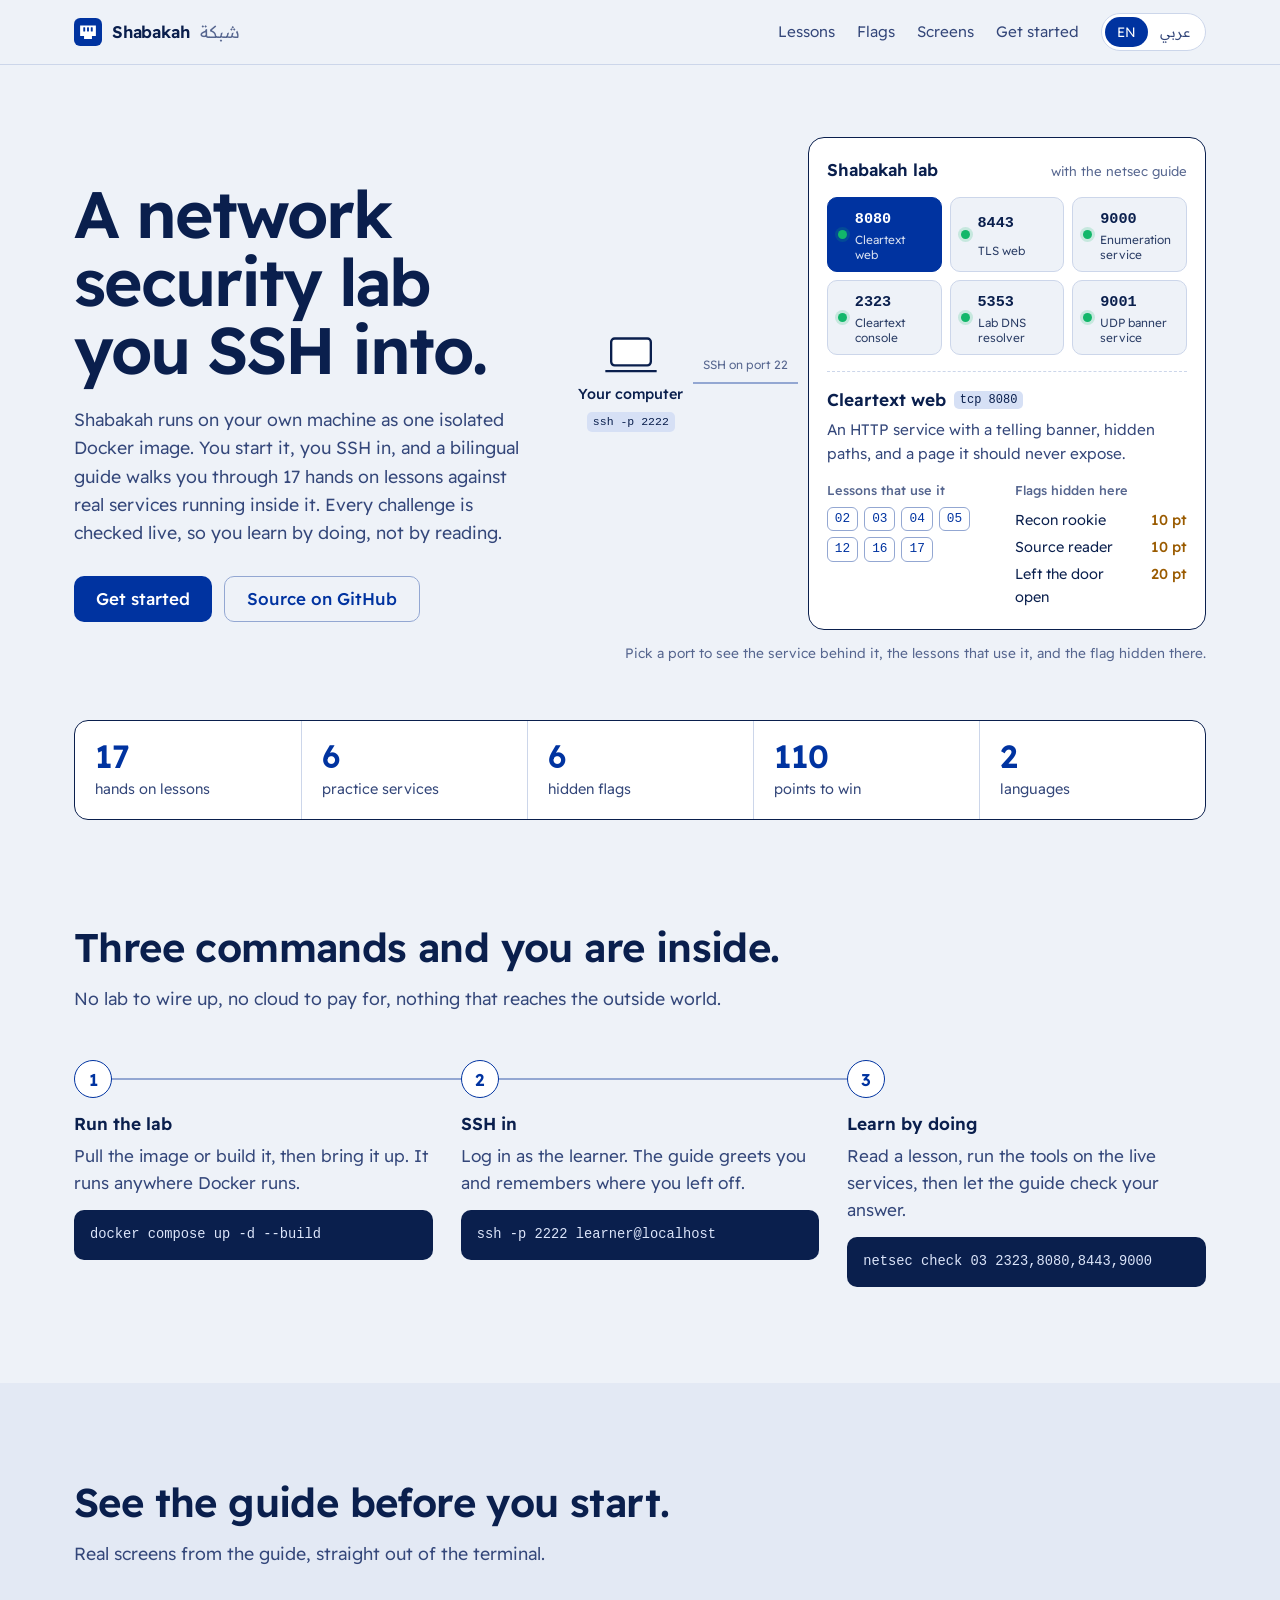
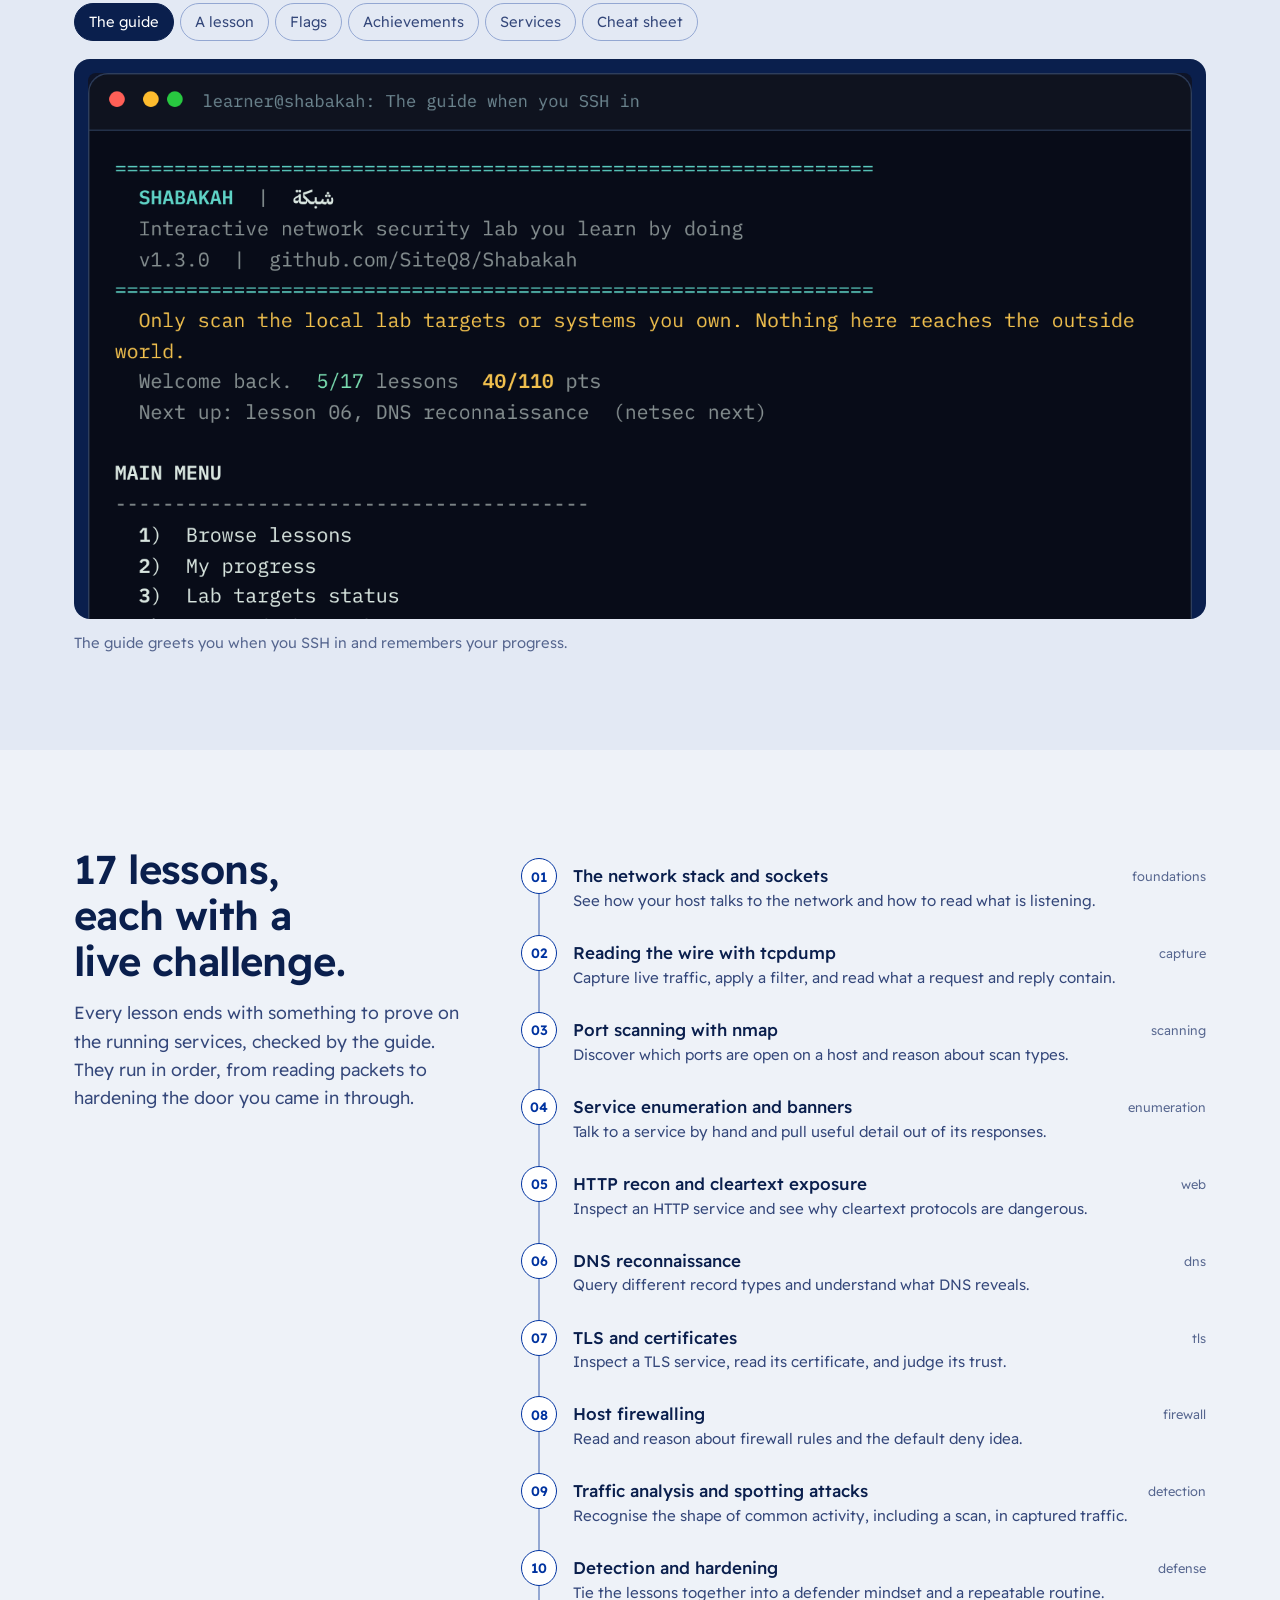
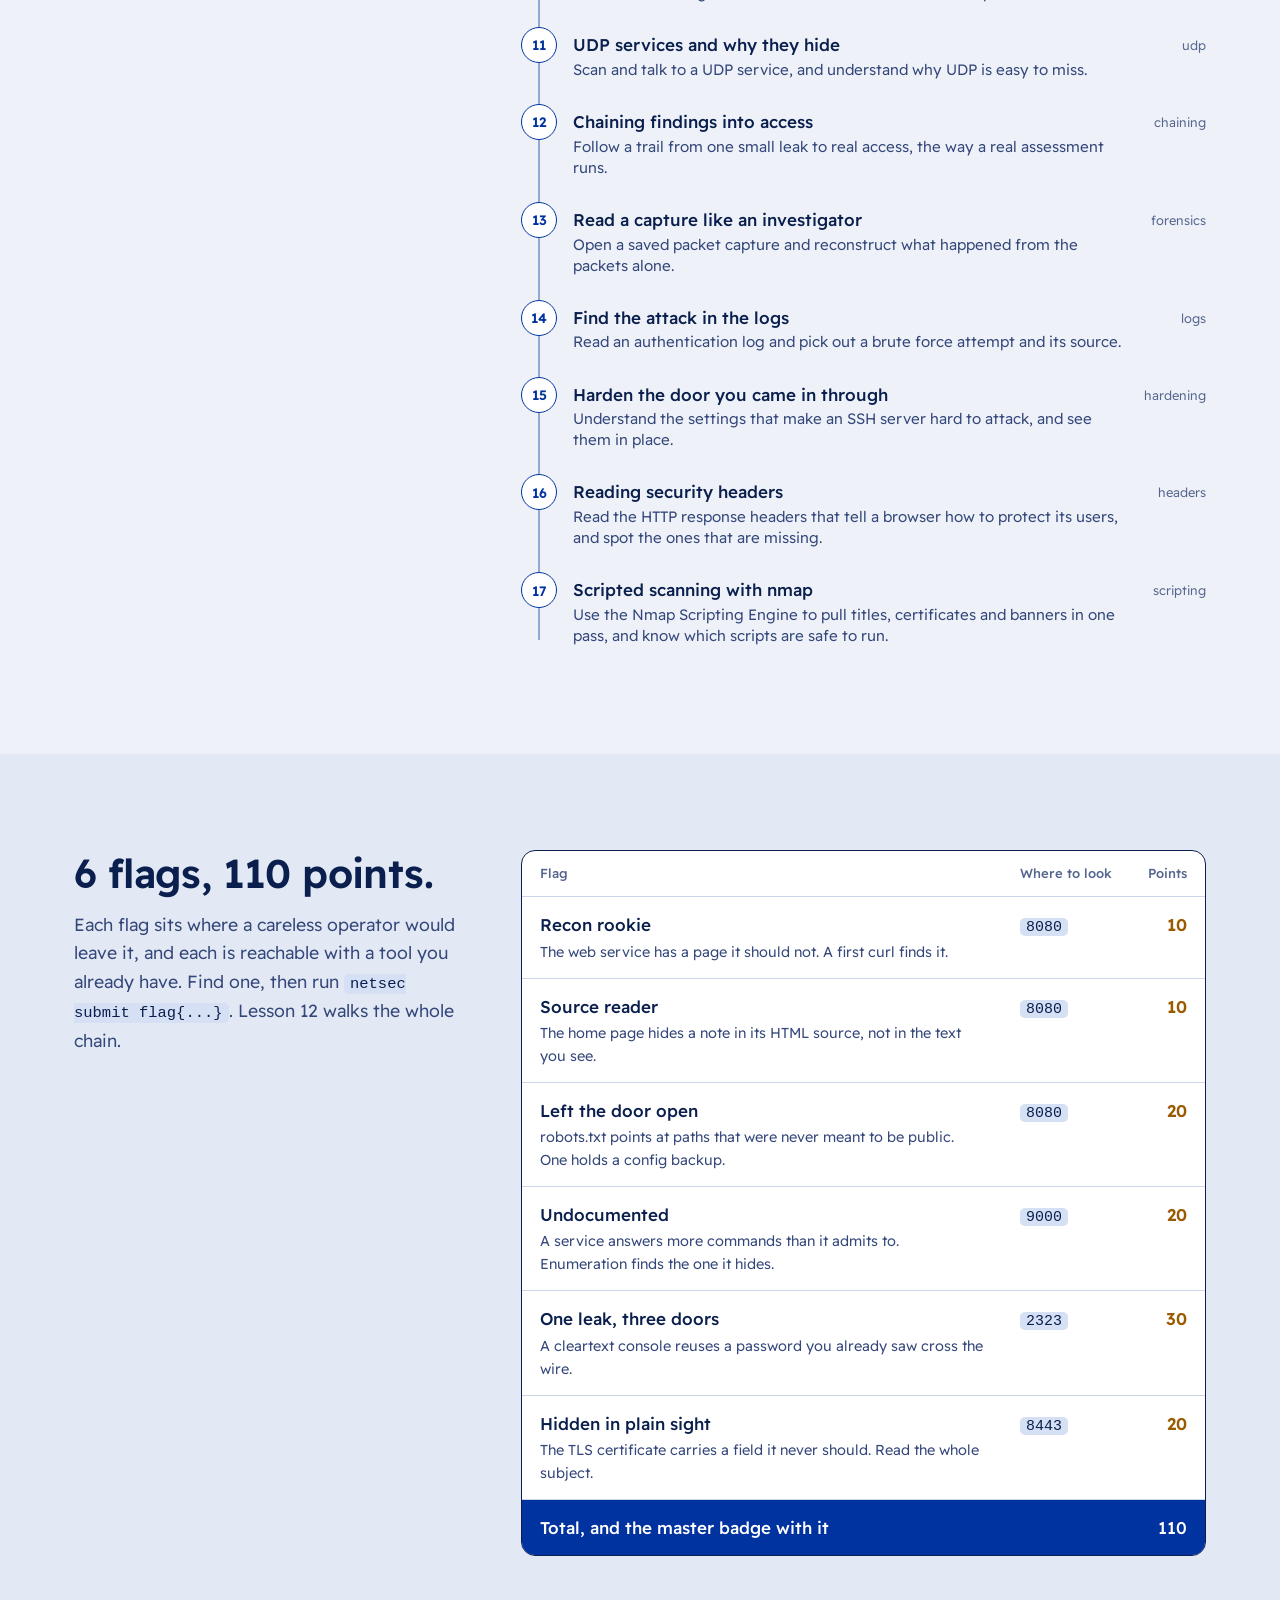
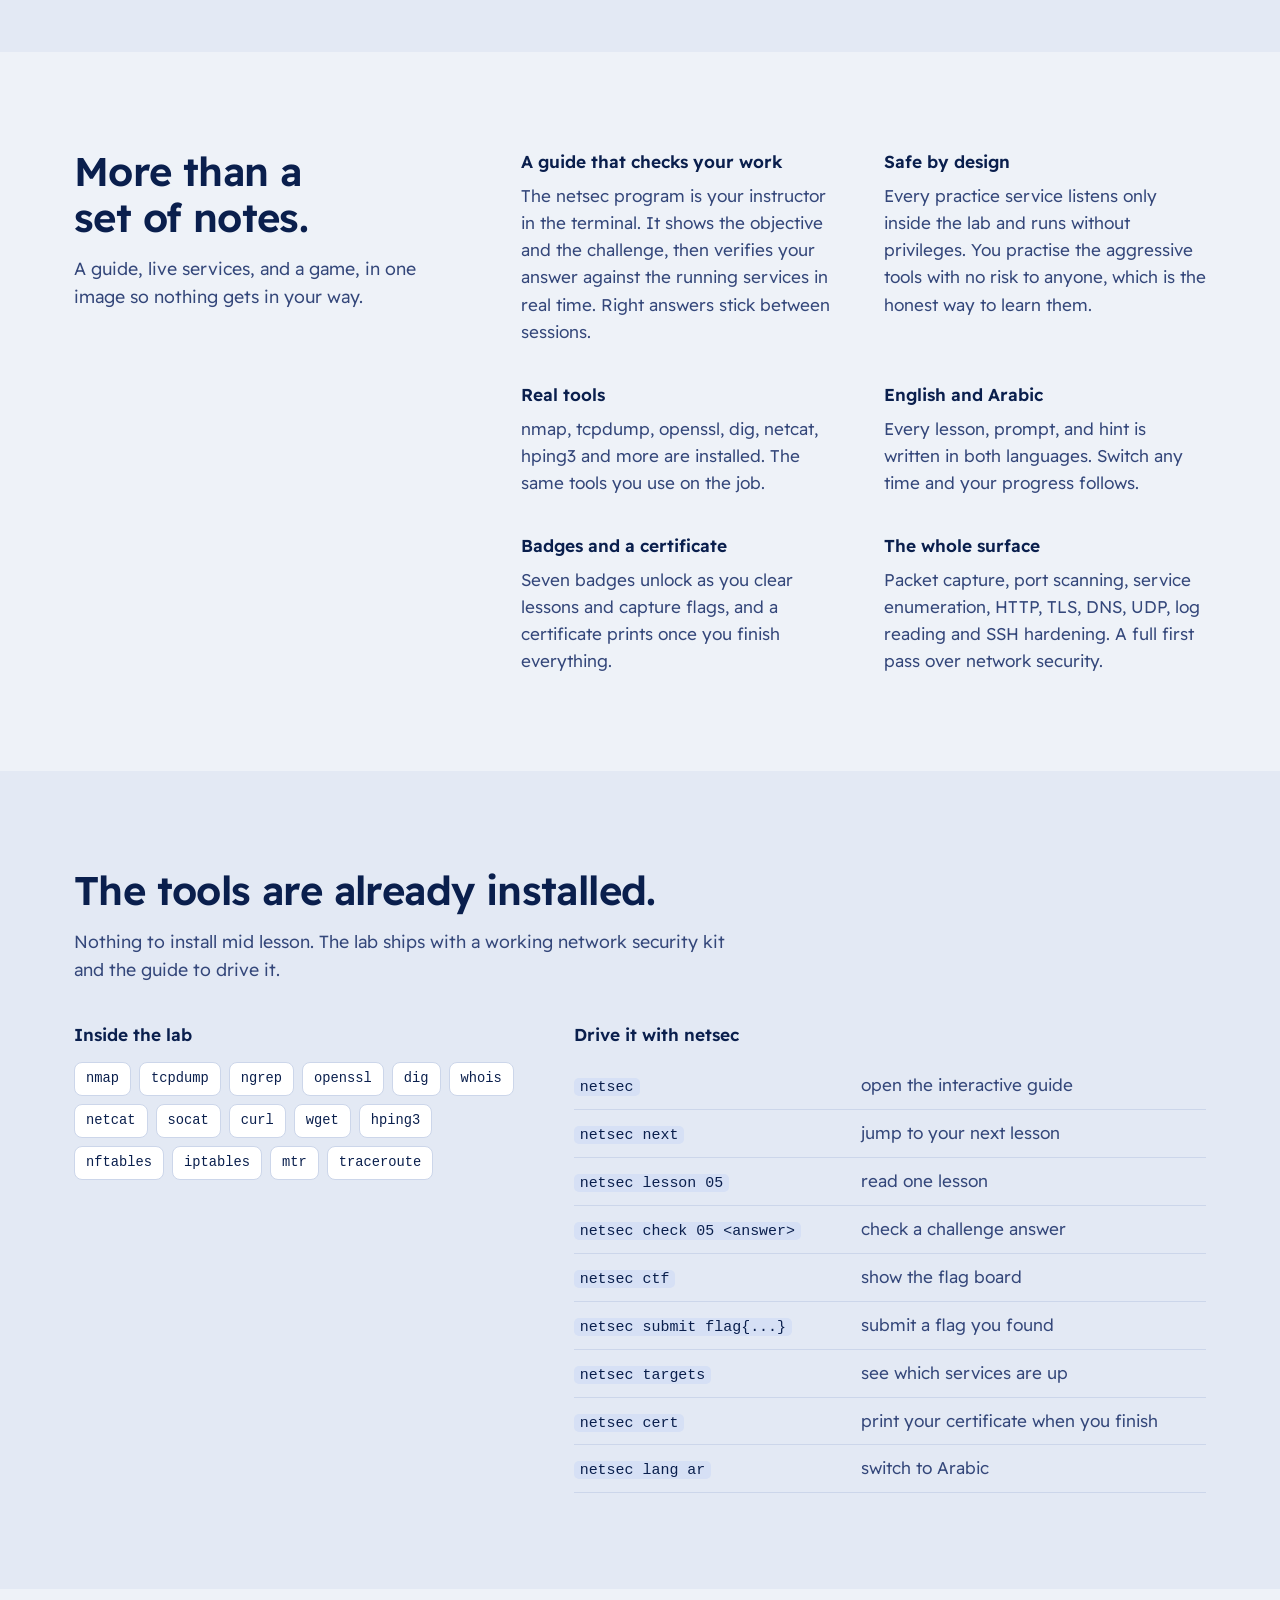
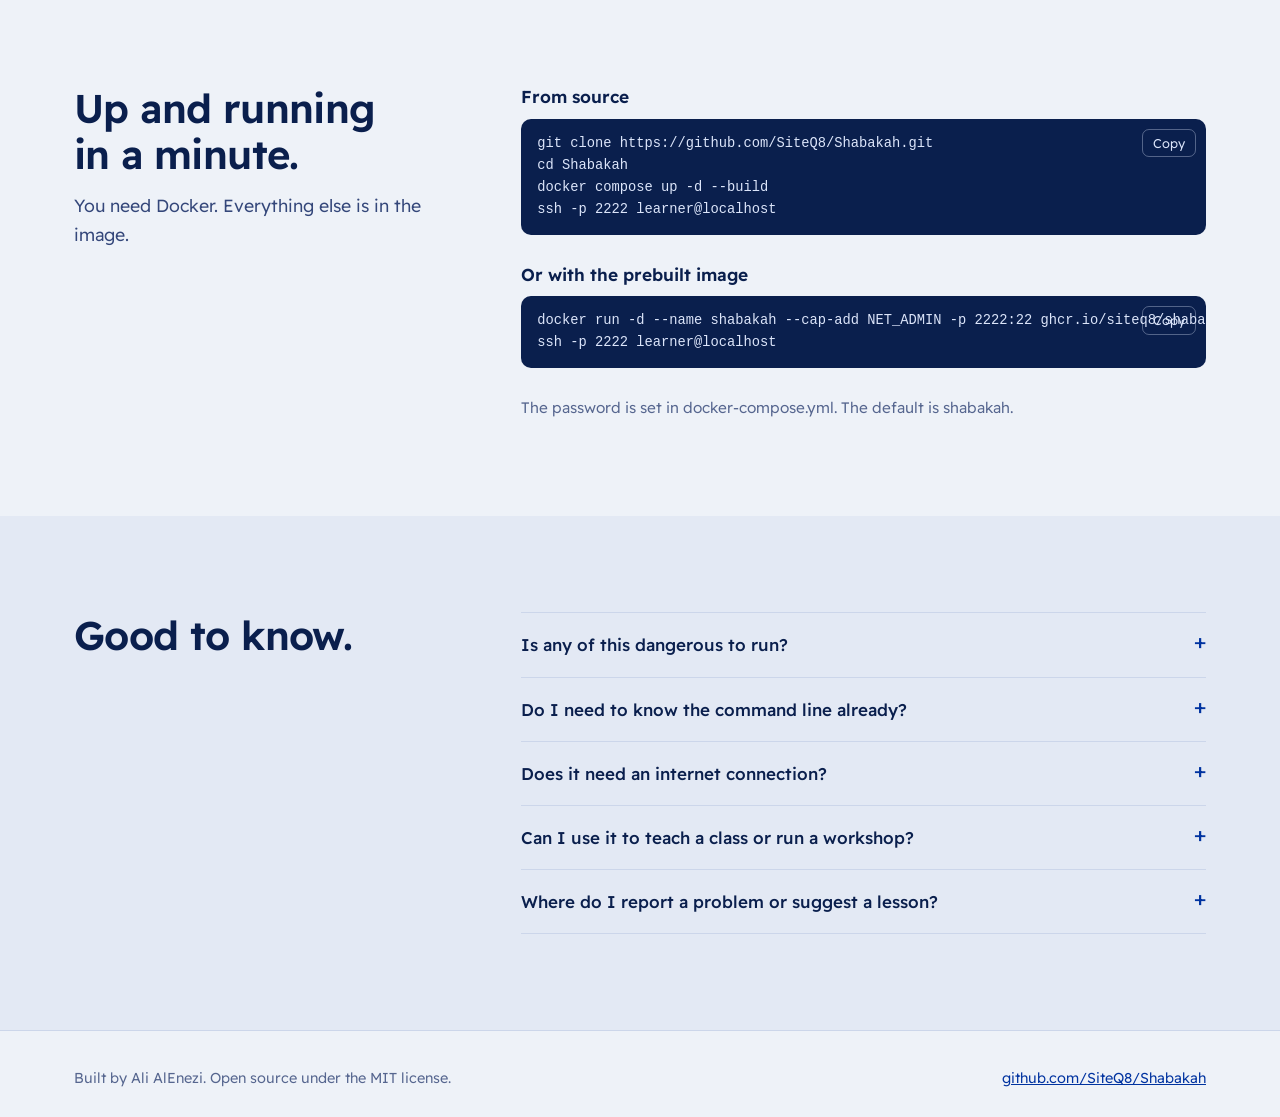
==== commit e96dc021: "New logo: an Ethernet port whose three pins echo the dots of ش Replaces the old triangle mark on the" ====
--- a/docs/index.html
+++ b/docs/index.html
@@ -75,9 +75,7 @@
 .bar{display:flex;align-items:center;justify-content:space-between;gap:16px;height:64px}
 .brand{display:flex;align-items:center;gap:10px;text-decoration:none;color:var(--ink)}
 .brand svg{width:28px;height:28px}
-.brand svg path{fill:none;stroke:var(--blue);stroke-width:2.2;stroke-linejoin:round}
-.brand svg circle{fill:var(--blue)}
-.brand b{font-weight:600;font-size:1.05rem}
+.brand b{font-weight:600;font-size:1.05rem;letter-spacing:-.01em}
 .brand span{color:var(--ink-3)}
 nav{display:flex;align-items:center;gap:22px}
 .navlink{color:var(--ink-2);text-decoration:none;font-size:.95rem}
@@ -286,7 +284,7 @@
 <body>
 <header><div class="wrap bar">
   <a class="brand" href="#" aria-label="Shabakah">
-    <svg viewBox="0 0 32 32" aria-hidden="true"><path d="M6 24 16 8 26 24Z"/><circle cx="6" cy="24" r="3.4"/><circle cx="16" cy="8" r="3.4"/><circle cx="26" cy="24" r="3.4"/></svg>
+    <svg viewBox="0 0 32 32" aria-hidden="true"><rect width="32" height="32" rx="7" fill="#0033A0"/><path d="M7 8.5h18v12h-4.5V24h-9v-3.5H7z" fill="#fff"/><rect x="10.6" y="10.5" width="2.2" height="5" rx=".6" fill="#0033A0"/><rect x="14.9" y="10.5" width="2.2" height="5" rx=".6" fill="#0033A0"/><rect x="19.2" y="10.5" width="2.2" height="5" rx=".6" fill="#0033A0"/></svg>
     <b>Shabakah</b><span lang="ar">شبكة</span>
   </a>
   <nav>
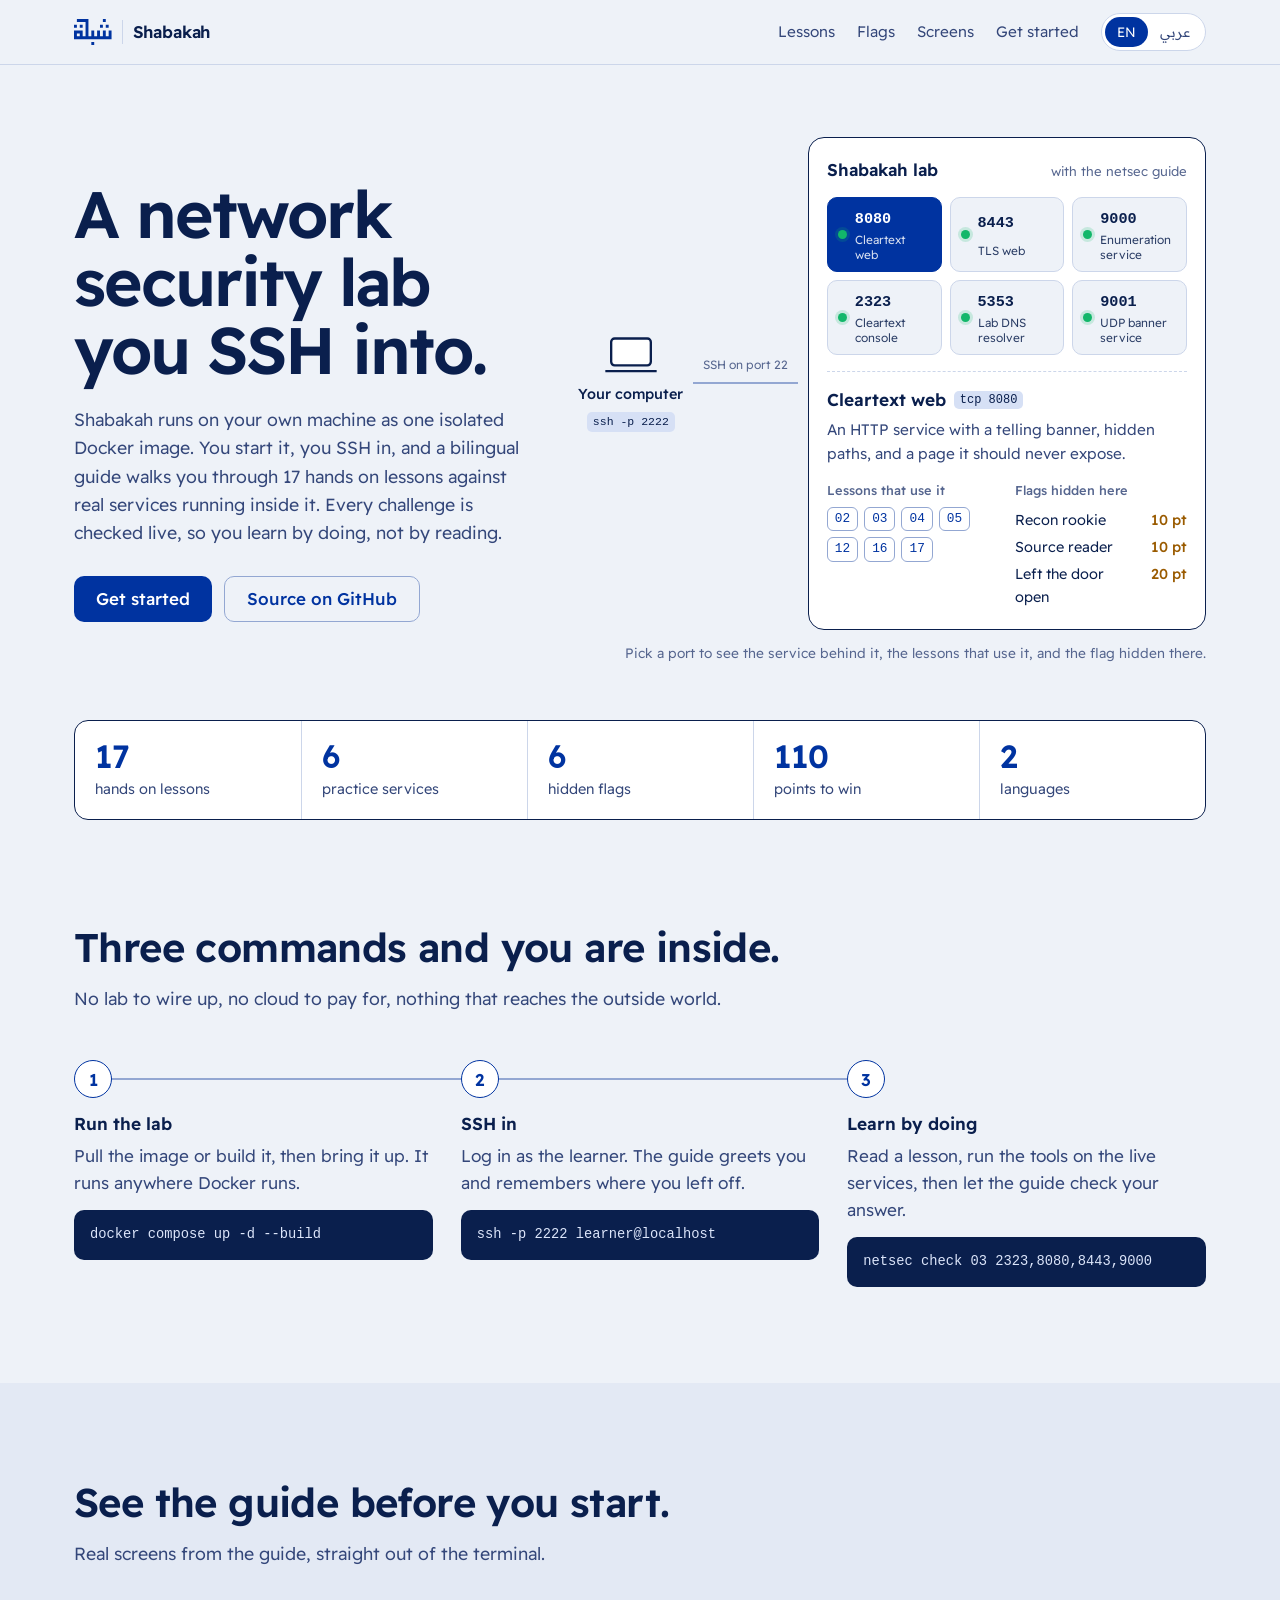
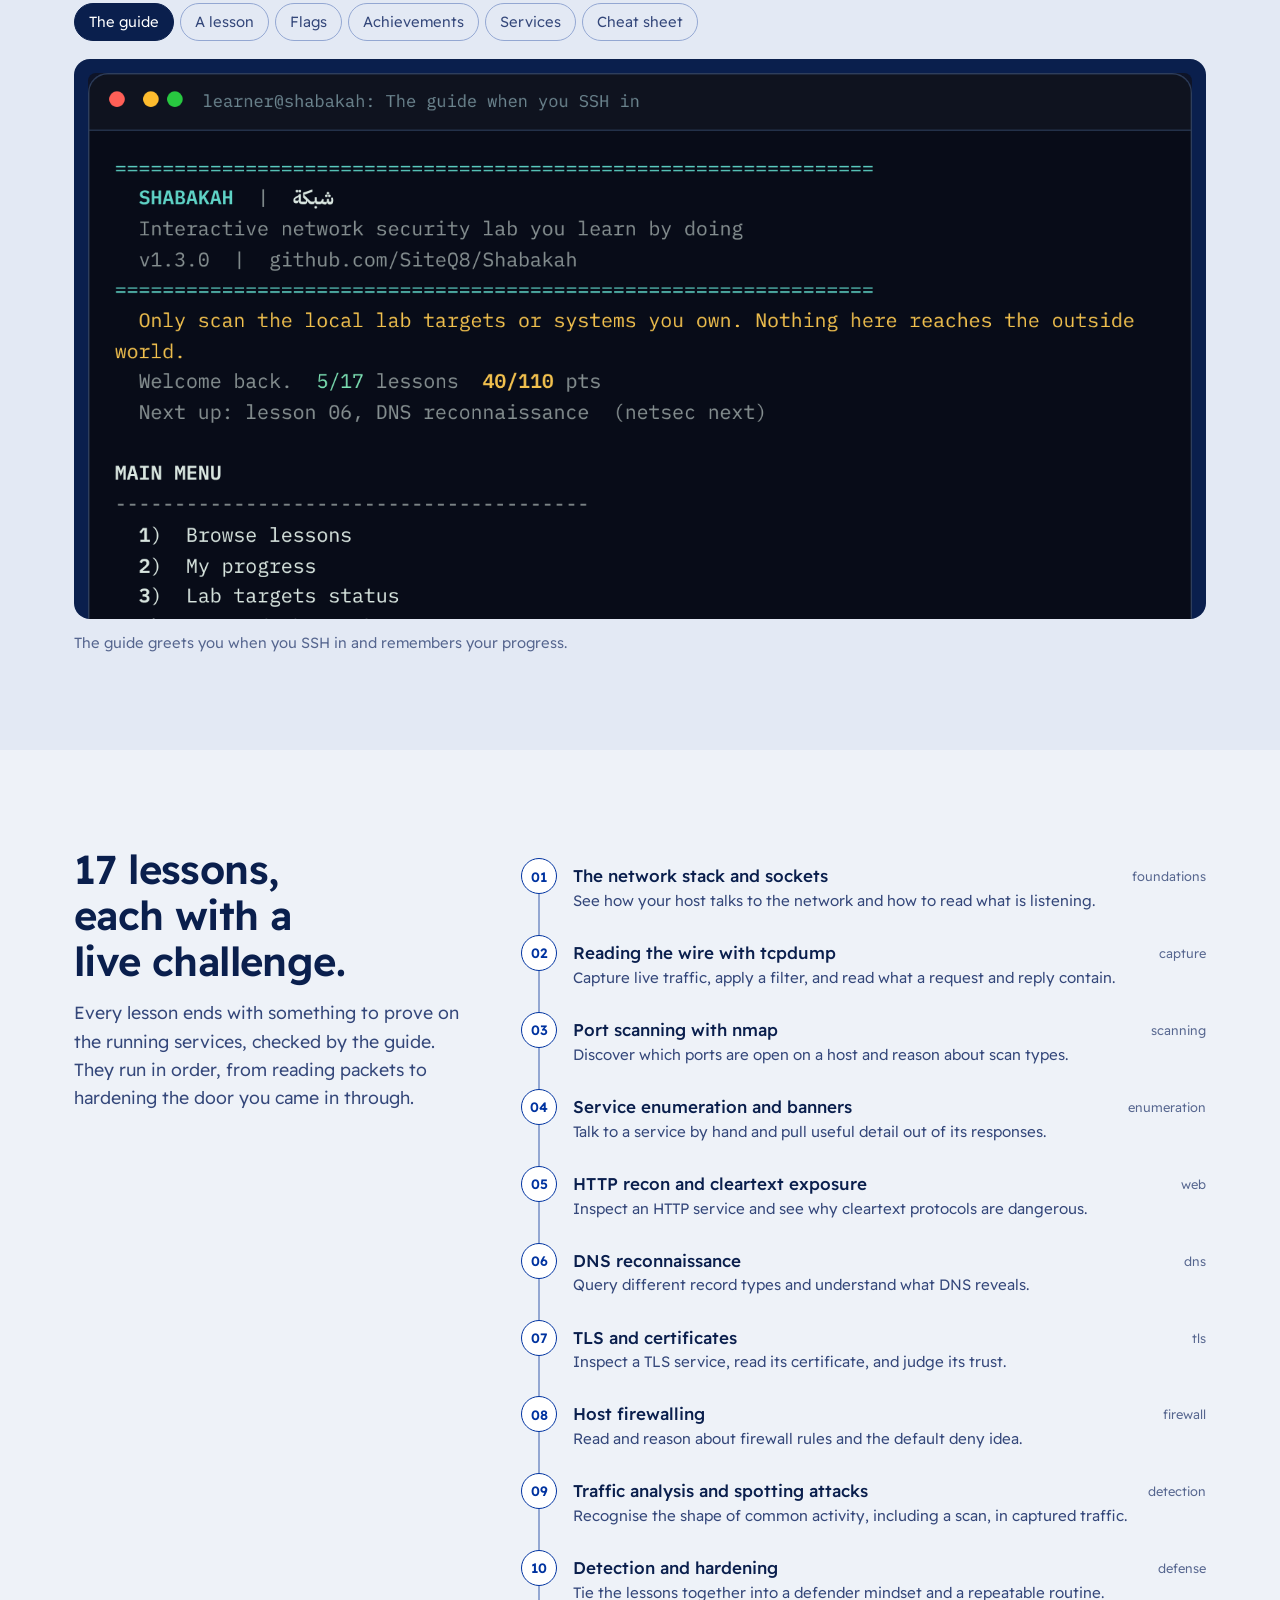
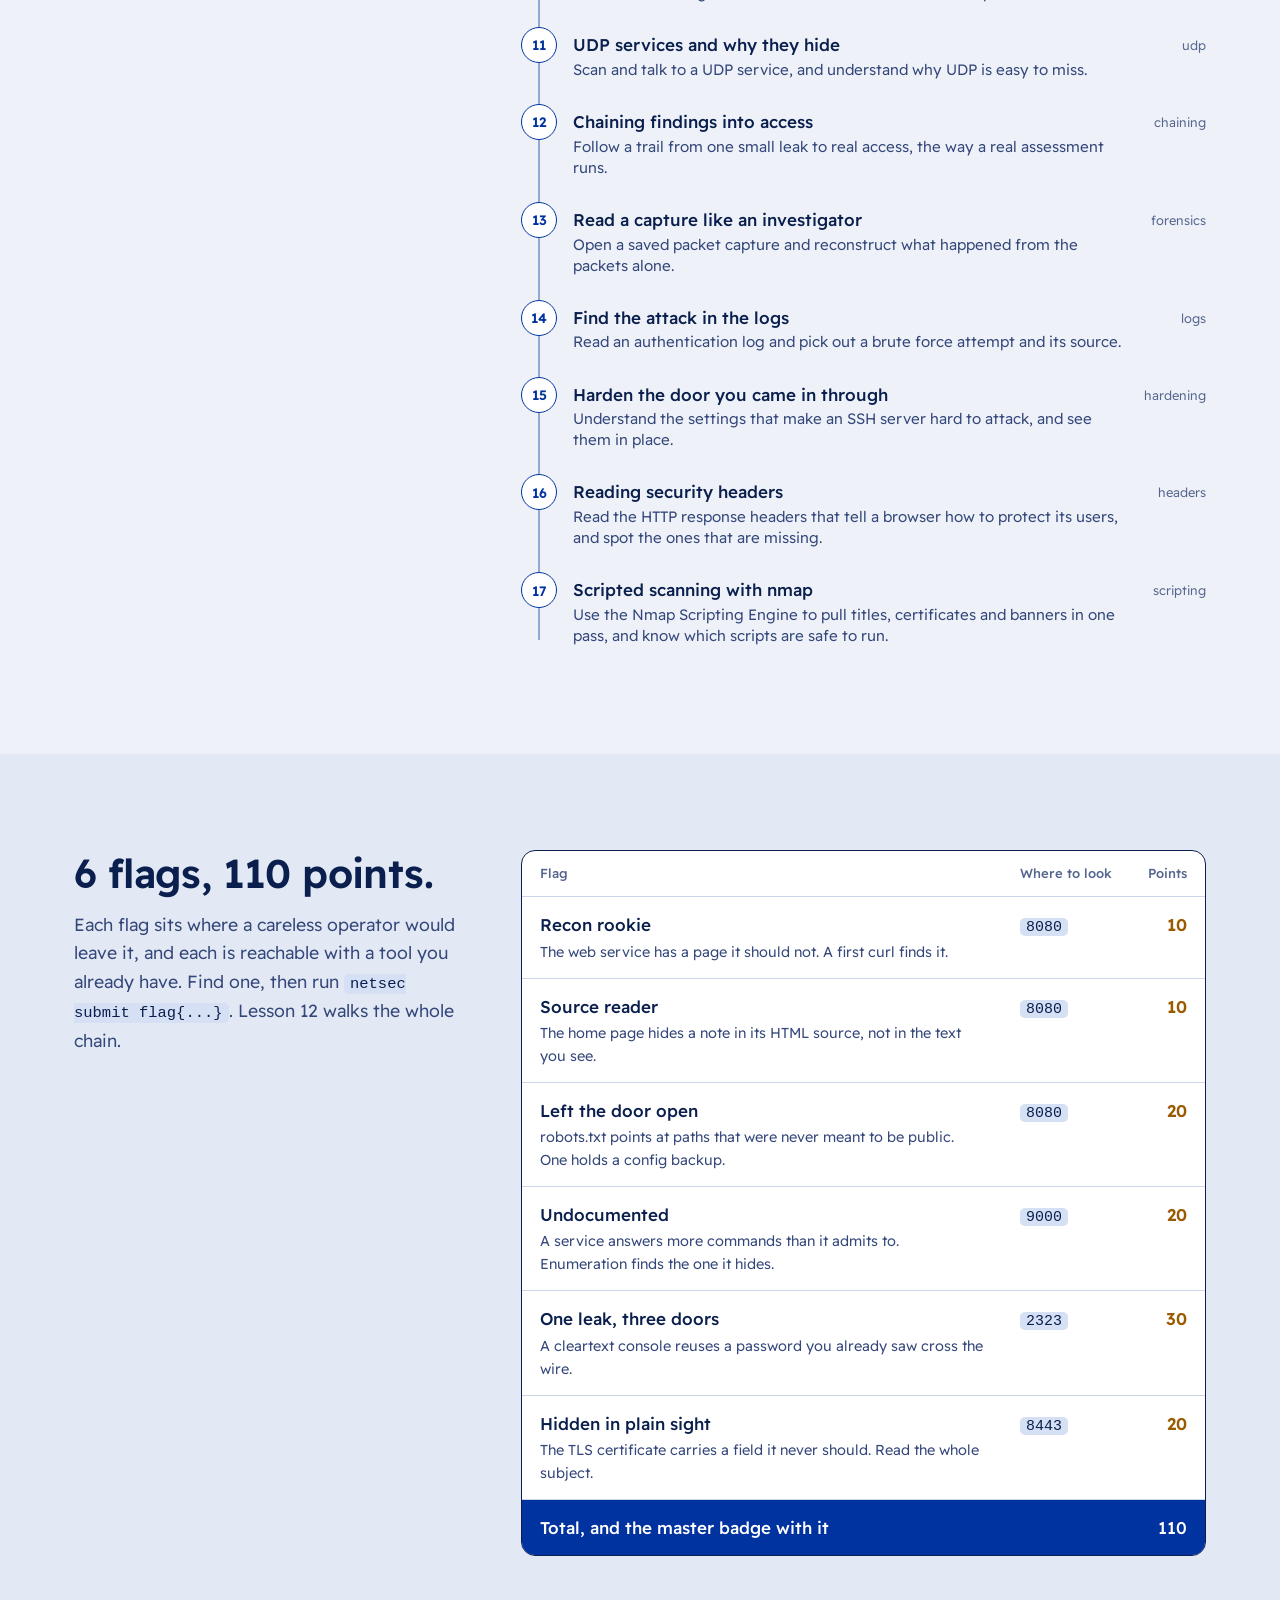
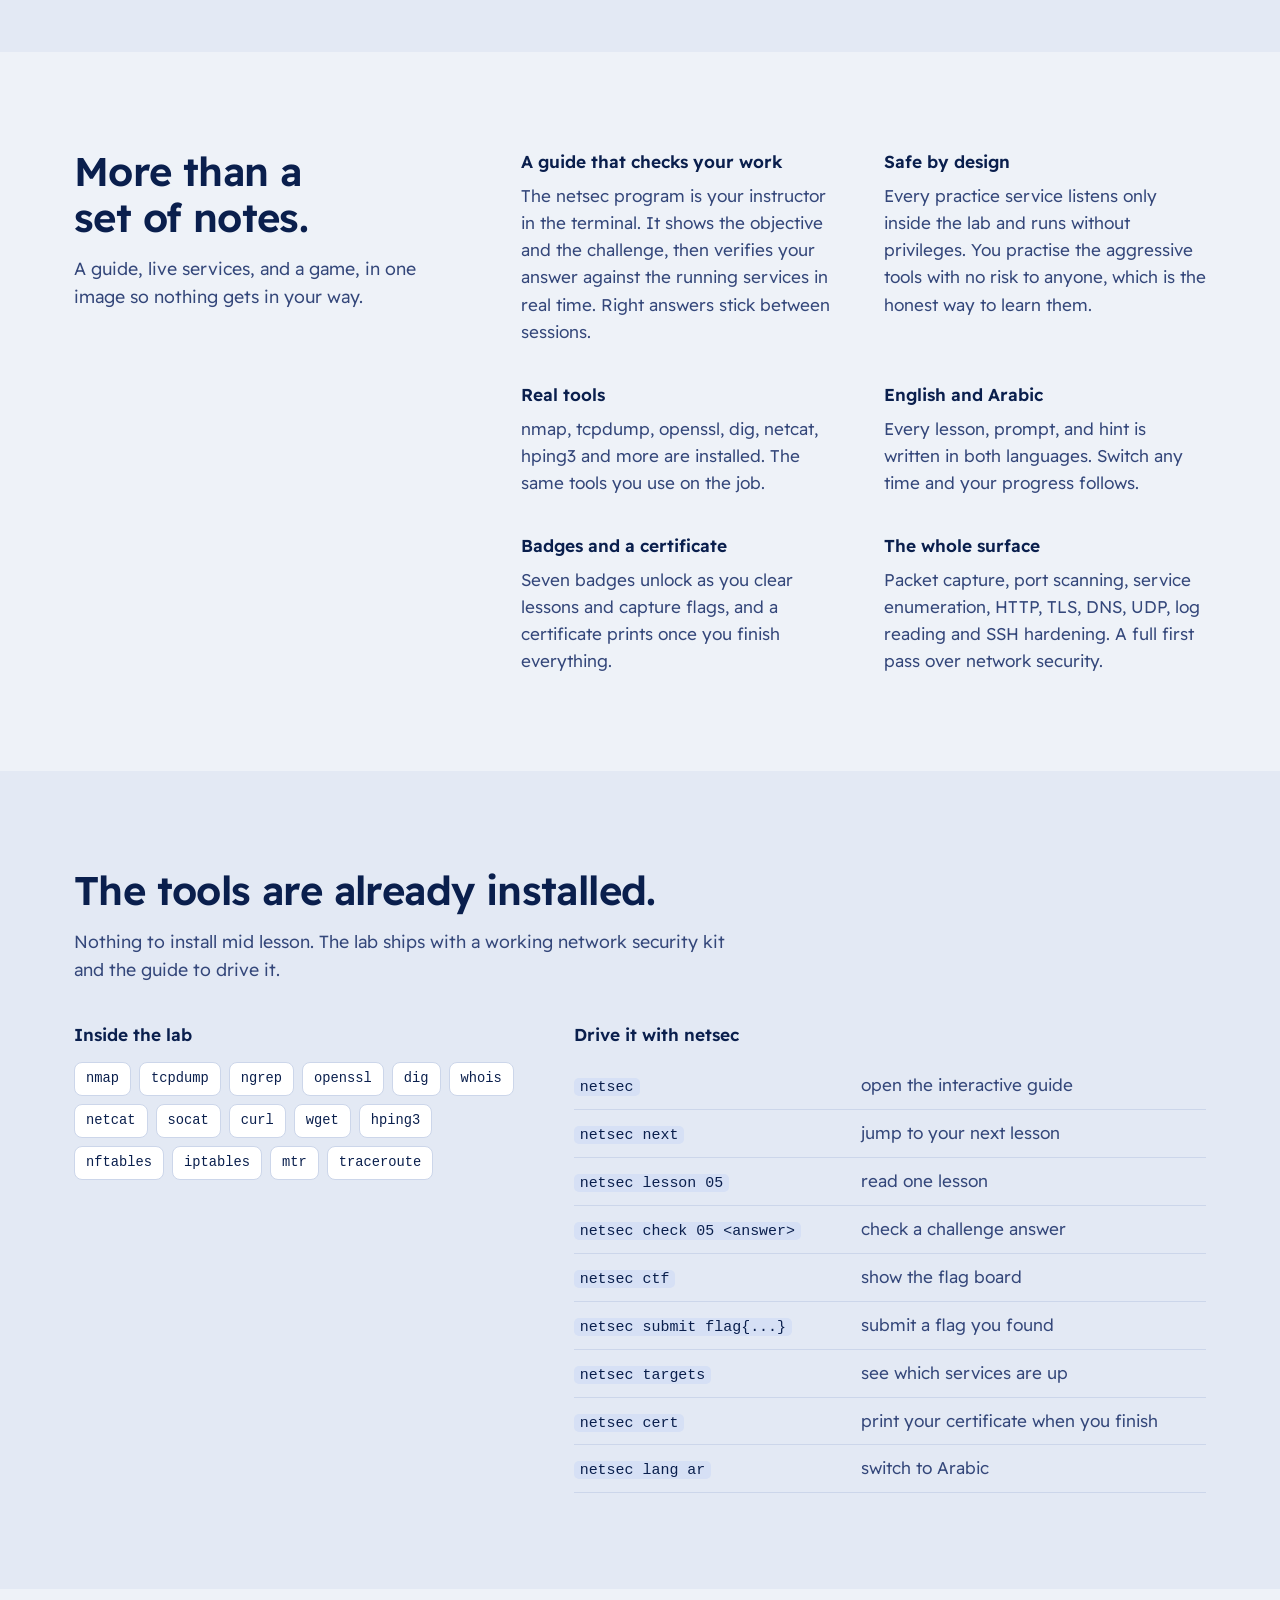
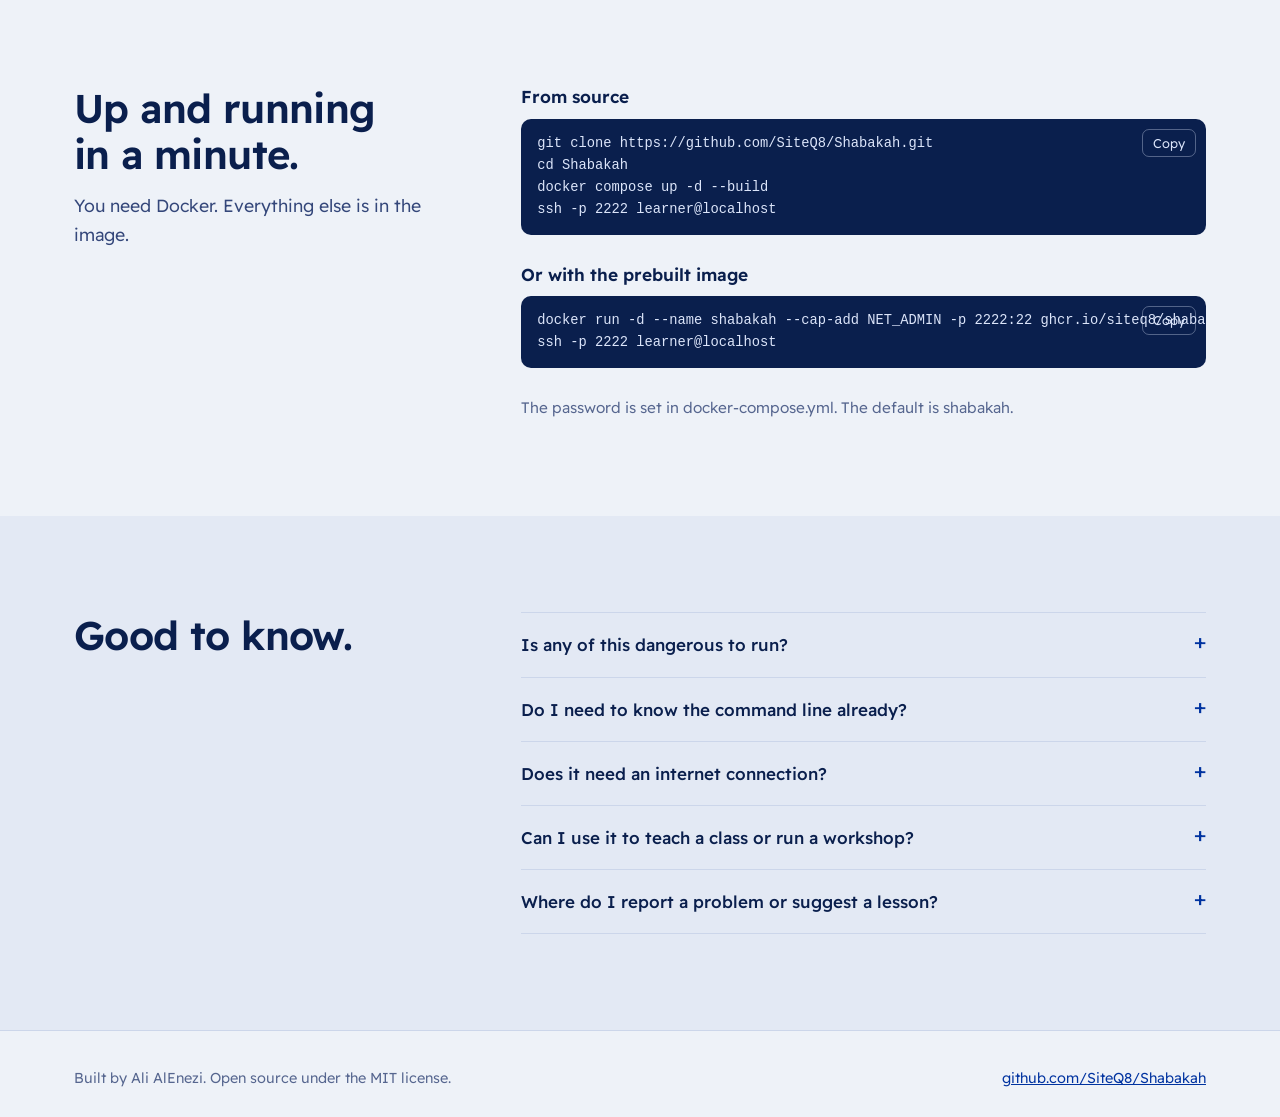
==== commit 0186dbd1: "Logo: the word شبكة drawn in square Kufic Strokes and gaps share one grid unit, so the letters read " ====
--- a/docs/index.html
+++ b/docs/index.html
@@ -74,9 +74,9 @@
 header{position:sticky;top:0;z-index:10;background:rgba(238,242,248,.88);backdrop-filter:saturate(1.4) blur(10px);-webkit-backdrop-filter:saturate(1.4) blur(10px);border-bottom:1px solid var(--rule)}
 .bar{display:flex;align-items:center;justify-content:space-between;gap:16px;height:64px}
 .brand{display:flex;align-items:center;gap:10px;text-decoration:none;color:var(--ink)}
-.brand svg{width:28px;height:28px}
+.brand svg{height:26px;width:auto;display:block}
+.brand-rule{width:1px;height:24px;background:var(--rule)}
 .brand b{font-weight:600;font-size:1.05rem;letter-spacing:-.01em}
-.brand span{color:var(--ink-3)}
 nav{display:flex;align-items:center;gap:22px}
 .navlink{color:var(--ink-2);text-decoration:none;font-size:.95rem}
 .navlink:hover{color:var(--blue)}
@@ -284,8 +284,7 @@
 <body>
 <header><div class="wrap bar">
   <a class="brand" href="#" aria-label="Shabakah">
-    <svg viewBox="0 0 32 32" aria-hidden="true"><rect width="32" height="32" rx="7" fill="#0033A0"/><path d="M7 8.5h18v12h-4.5V24h-9v-3.5H7z" fill="#fff"/><rect x="10.6" y="10.5" width="2.2" height="5" rx=".6" fill="#0033A0"/><rect x="14.9" y="10.5" width="2.2" height="5" rx=".6" fill="#0033A0"/><rect x="19.2" y="10.5" width="2.2" height="5" rx=".6" fill="#0033A0"/></svg>
-    <b>Shabakah</b><span lang="ar">شبكة</span>
+    <svg xmlns="http://www.w3.org/2000/svg" viewBox="0 0 130 90" aria-hidden="true"><path fill="#0033A0" d="M10 0h40v10h-40zM100 0h10v10h-10zM40 10h10v10h-10zM0 20h10v10h-10zM20 20h10v10h-10zM40 20h10v10h-10zM90 20h10v10h-10zM110 20h10v10h-10zM40 30h10v10h-10zM0 40h30v10h-30zM40 40h10v10h-10zM60 40h10v10h-10zM80 40h10v10h-10zM100 40h10v10h-10zM120 40h10v10h-10zM0 50h10v10h-10zM20 50h10v10h-10zM40 50h10v10h-10zM60 50h10v10h-10zM80 50h10v10h-10zM100 50h10v10h-10zM120 50h10v10h-10zM0 60h130v10h-130zM60 80h10v10h-10z"/></svg><i class="brand-rule"></i><b>Shabakah</b>
   </a>
   <nav>
     <a class="navlink" href="#lessons" data-nav="lessons" data-en="Lessons" data-ar="الدروس">Lessons</a>
